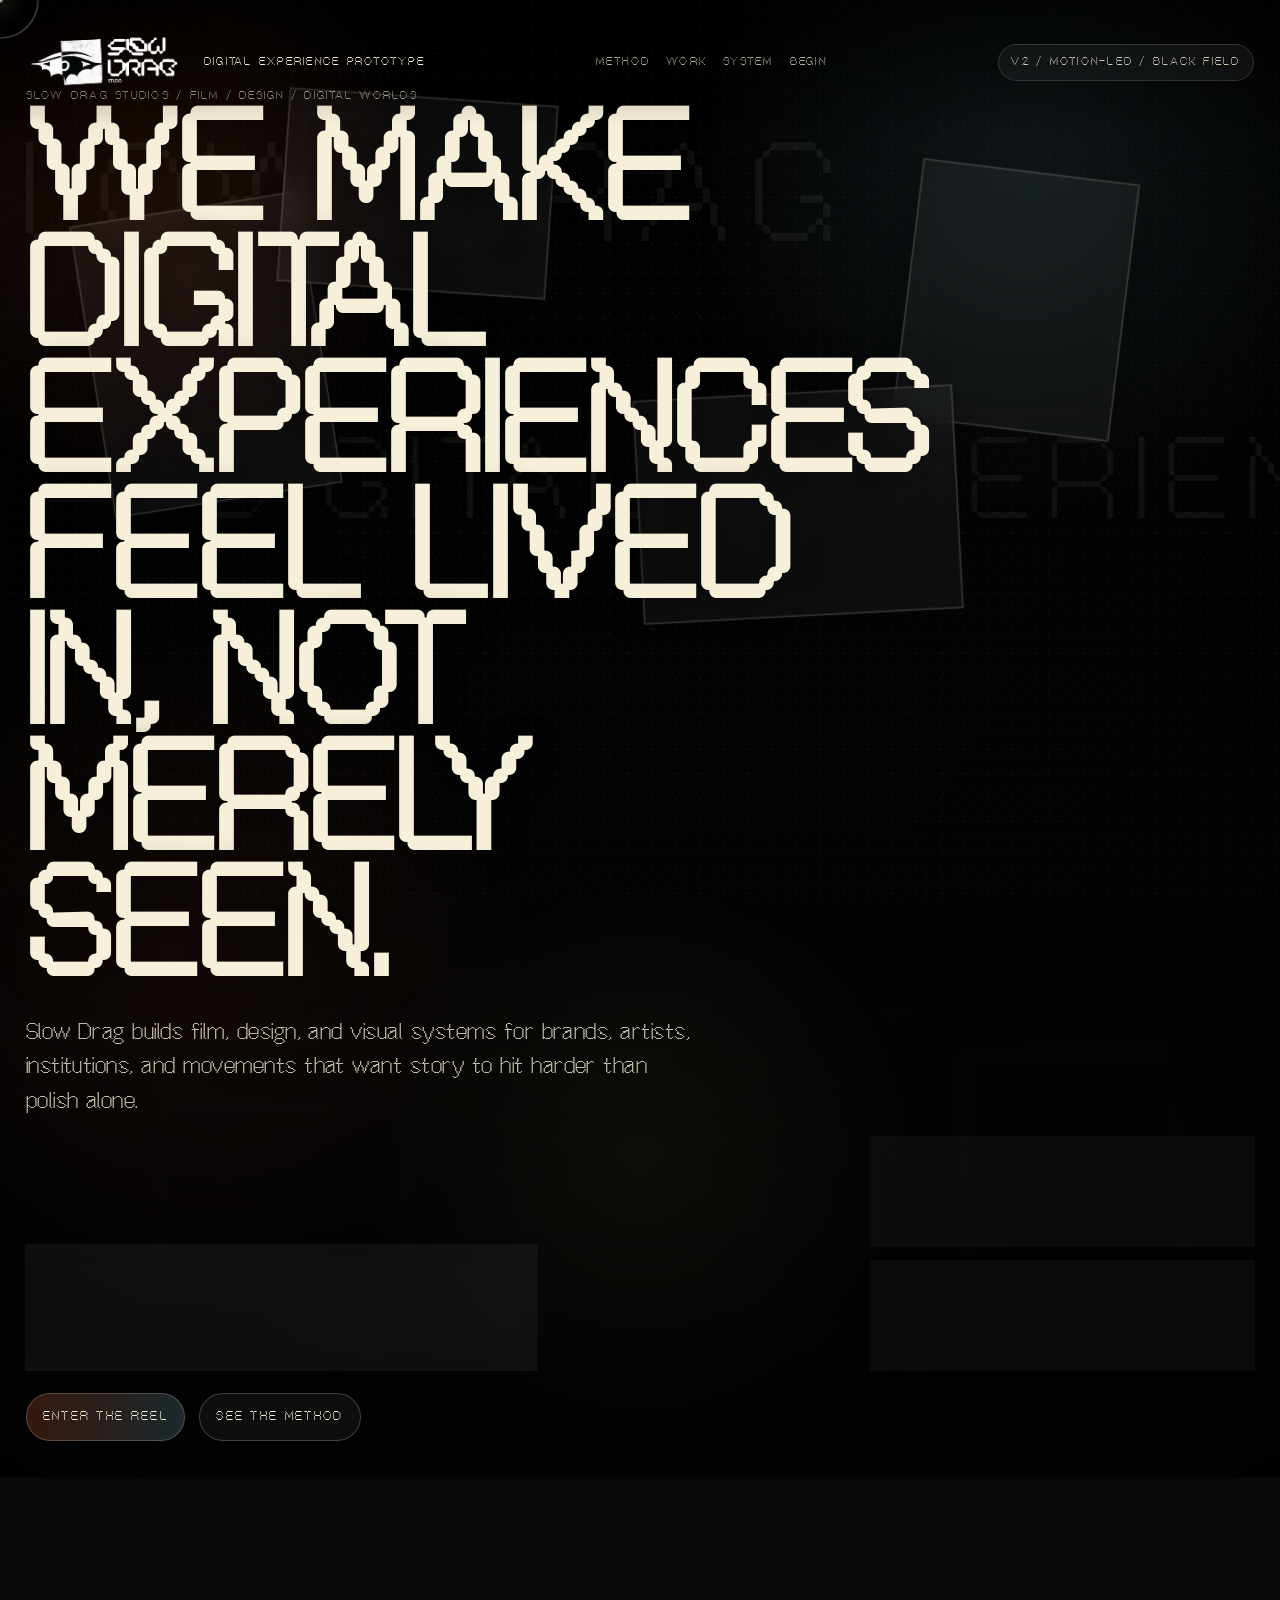
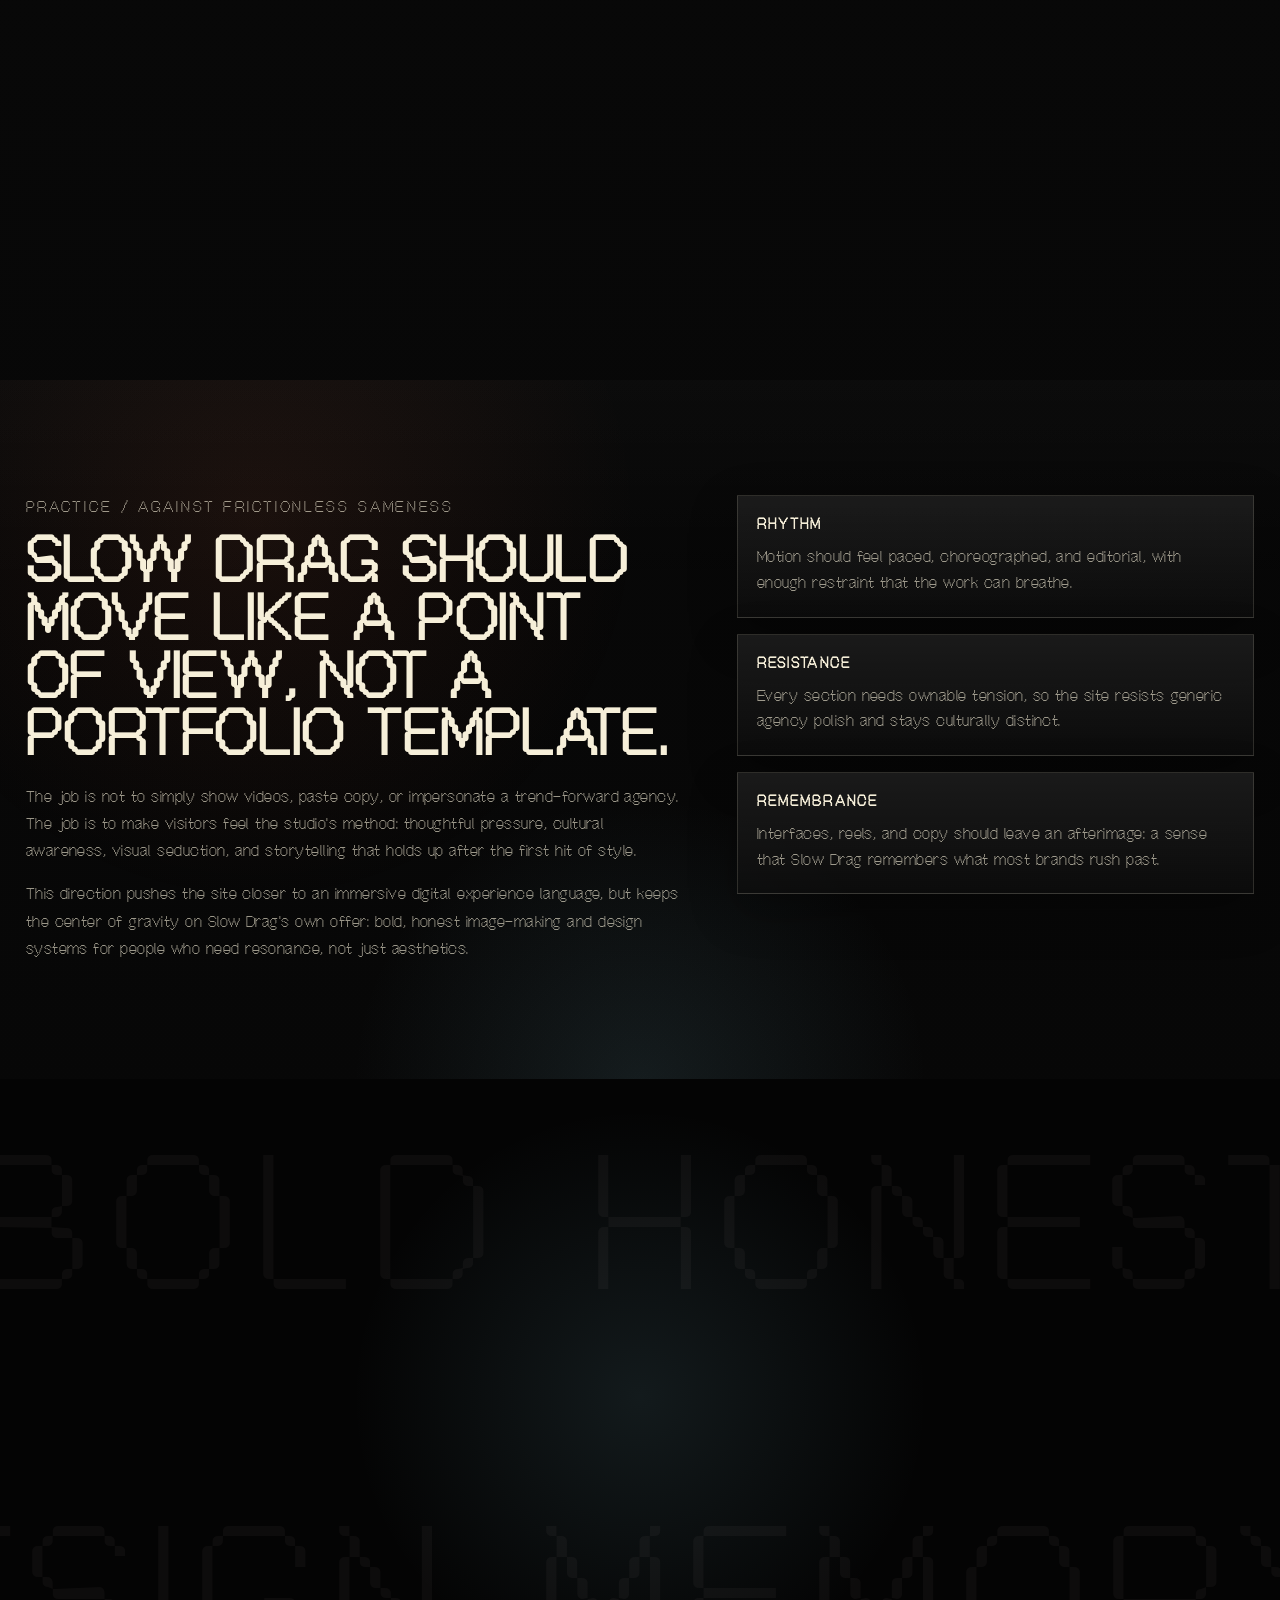
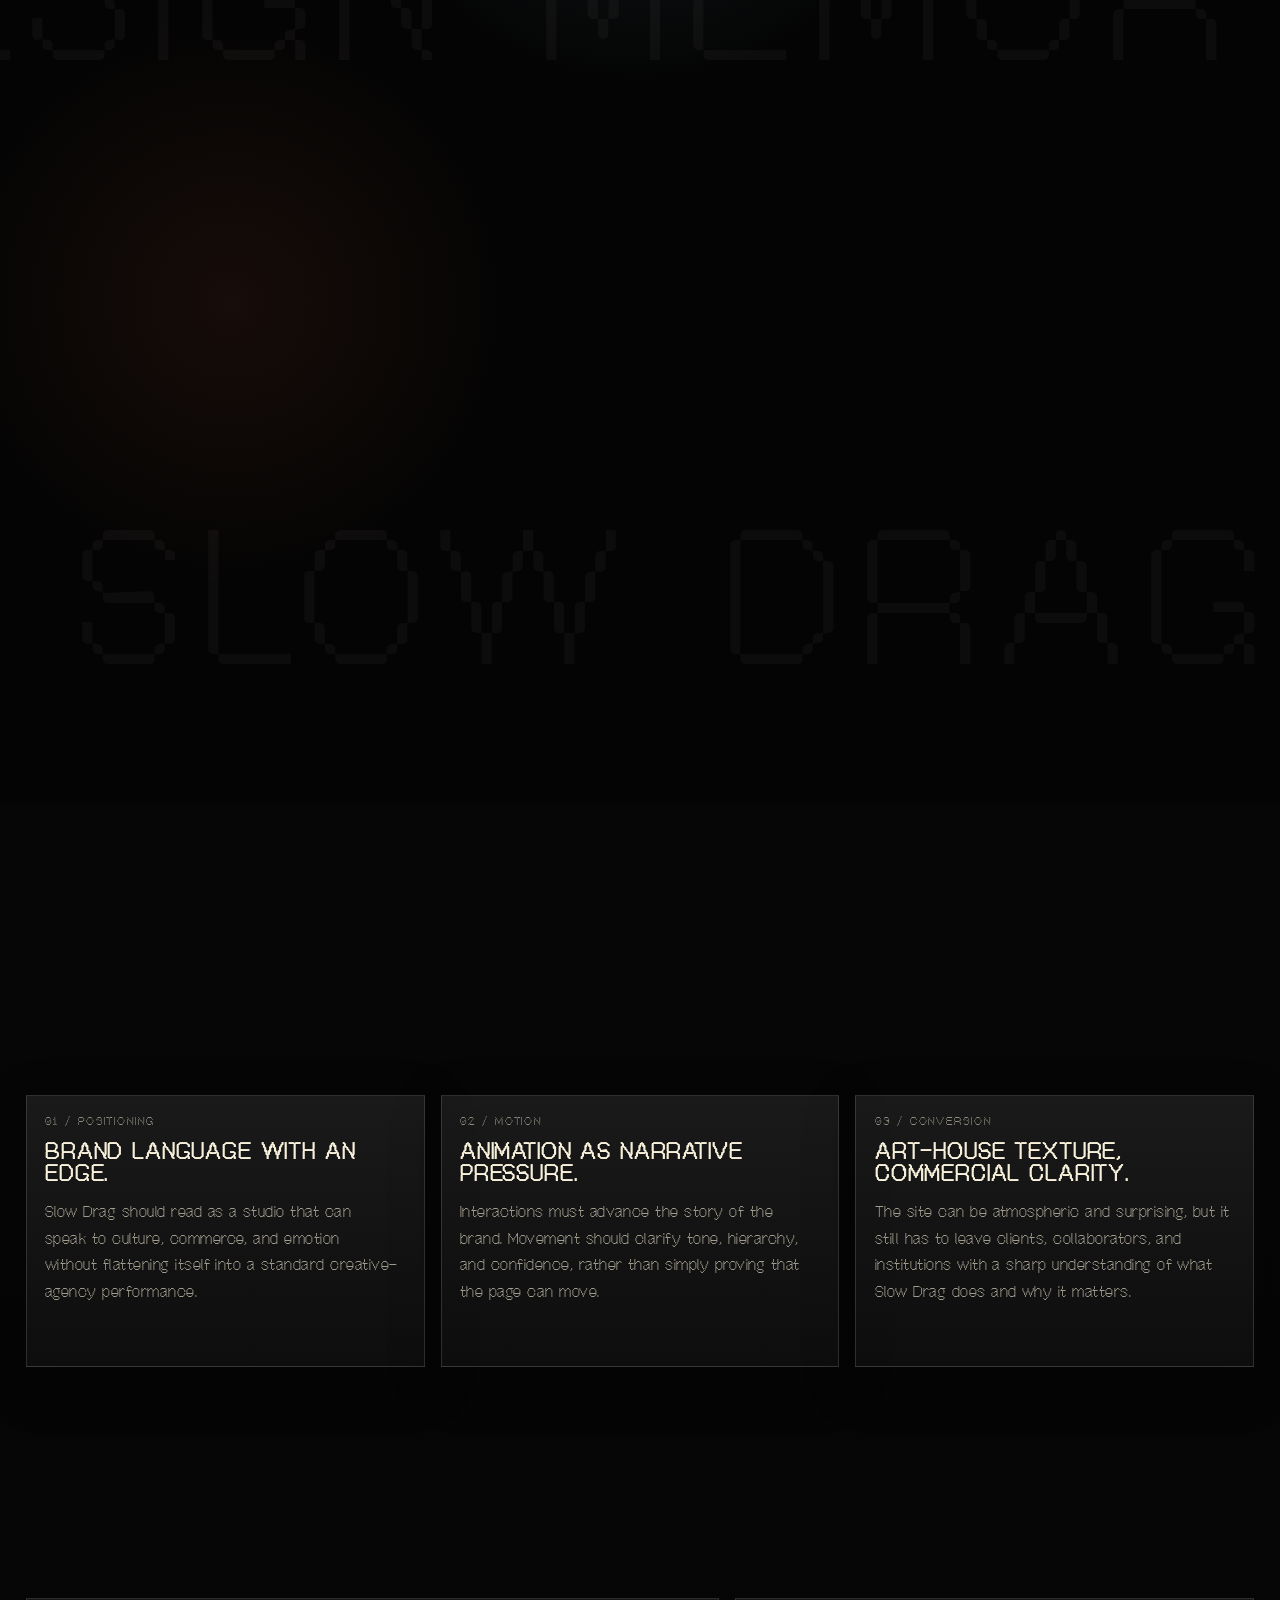
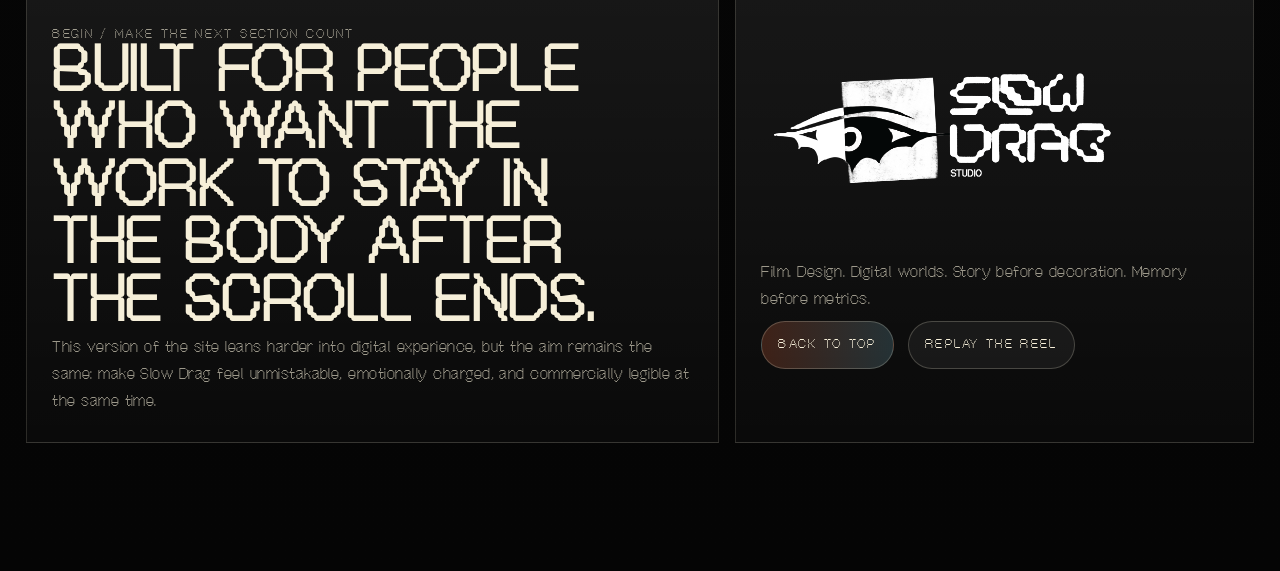
==== site/index.html @ d8aed49a "Initialize Slowdrag site workspace baseline" ====
<!doctype html>
<html lang="en">
  <head>
    <meta charset="utf-8" />
    <meta name="viewport" content="width=device-width, initial-scale=1" />
    <title>Slow Drag Studios - Digital Experience v2</title>
    <style>
      @font-face {
        font-family: "OffBit Body";
        src: url("./Logo%20and%20font/OffBit-Regular.ttf") format("truetype");
        font-display: swap;
      }

      @font-face {
        font-family: "OffBit 101";
        src: url("./Logo%20and%20font/OffBit-101.ttf") format("truetype");
        font-display: swap;
      }

      :root {
        --bg: #050505;
        --bg-soft: #0d0d0f;
        --panel: rgba(255, 255, 255, 0.04);
        --panel-strong: rgba(255, 255, 255, 0.08);
        --line: rgba(255, 245, 215, 0.14);
        --text: #f6efd9;
        --muted: rgba(246, 239, 217, 0.62);
        --accent: #f06c3f;
        --accent-cool: #7ab6c7;
        --accent-lime: #b9c875;
        --shadow: rgba(0, 0, 0, 0.44);
        --mx: 0.5;
        --my: 0.5;
        --hero-progress: 0;
        --font-display: "OffBit 101", "OffBit Body", monospace;
        --font-body: "OffBit Body", "Courier New", monospace;
      }

      * {
        box-sizing: border-box;
      }

      html {
        min-height: 100%;
        background: var(--bg);
        color: var(--text);
        font-family: var(--font-body);
        scroll-behavior: smooth;
      }

      body {
        min-height: 100%;
        margin: 0;
        overflow-x: hidden;
        background:
          radial-gradient(circle at calc(var(--mx) * 100%) calc(var(--my) * 100%), rgba(122, 182, 199, 0.12), transparent 18rem),
          radial-gradient(circle at 14% 18%, rgba(240, 108, 63, 0.12), transparent 22rem),
          linear-gradient(180deg, #030303 0%, #080808 28%, #050505 100%);
        color: var(--text);
        font-family: var(--font-body);
        letter-spacing: 0.03em;
      }

      body::before {
        content: "";
        position: fixed;
        inset: 0;
        z-index: 1;
        pointer-events: none;
        opacity: 0.16;
        background-image:
          linear-gradient(rgba(246, 239, 217, 0.08) 1px, transparent 1px),
          linear-gradient(90deg, rgba(246, 239, 217, 0.06) 1px, transparent 1px);
        background-size: 100% 0.95rem, 0.95rem 100%;
        mix-blend-mode: screen;
      }

      body::after {
        content: "";
        position: fixed;
        inset: 0;
        z-index: 1;
        pointer-events: none;
        opacity: 0.09;
        background:
          radial-gradient(circle at 18% 22%, rgba(255, 255, 255, 0.82) 0 0.06rem, transparent 0.08rem),
          radial-gradient(circle at 62% 67%, rgba(255, 255, 255, 0.7) 0 0.05rem, transparent 0.08rem);
        background-size: 1.5rem 1.5rem, 1.1rem 1.25rem;
      }

      a {
        color: inherit;
        text-decoration: none;
      }

      button {
        color: inherit;
        font: inherit;
      }

      img,
      video {
        max-width: 100%;
      }

      p,
      li,
      span {
        text-wrap: pretty;
      }

      ::selection {
        background: var(--text);
        color: #090806;
      }

      @media (hover: hover) and (pointer: fine) {
        body,
        a,
        button {
          cursor: none;
        }
      }

      .loader {
        position: fixed;
        inset: 0;
        z-index: 80;
        display: grid;
        place-items: center;
        background:
          radial-gradient(circle at center, rgba(122, 182, 199, 0.12), transparent 18rem),
          linear-gradient(180deg, #020202 0%, #090909 100%);
        animation: loader-exit 900ms 2.9s cubic-bezier(0.8, 0, 0.2, 1) forwards;
      }

      .loader__inner {
        display: grid;
        gap: 1rem;
        justify-items: center;
      }

      .loader__logo {
        width: min(32rem, 66vw);
        opacity: 0;
        animation: loader-logo 1600ms 180ms cubic-bezier(0.2, 0.85, 0.15, 1) forwards;
      }

      .loader__line {
        width: min(22rem, 52vw);
        height: 0.12rem;
        overflow: hidden;
        background: rgba(246, 239, 217, 0.14);
      }

      .loader__line::before {
        content: "";
        display: block;
        width: 100%;
        height: 100%;
        transform-origin: left center;
        transform: scaleX(0);
        background: linear-gradient(90deg, var(--accent), var(--accent-cool), var(--accent-lime));
        animation: loader-line 2400ms 380ms linear forwards;
      }

      .loader__note {
        margin: 0;
        color: var(--muted);
        font-size: 0.86rem;
        letter-spacing: 0.18em;
        text-transform: uppercase;
      }

      .cursor {
        position: fixed;
        left: 0;
        top: 0;
        z-index: 70;
        width: 4.8rem;
        height: 4.8rem;
        display: grid;
        place-items: center;
        pointer-events: none;
        opacity: 0;
        transform: translate(-50%, -50%);
        transition: opacity 160ms ease;
      }

      .cursor.is-visible {
        opacity: 1;
      }

      .cursor__ring {
        position: absolute;
        inset: 0;
        border: 1px solid rgba(246, 239, 217, 0.44);
        border-radius: 50%;
        background: radial-gradient(circle, rgba(246, 239, 217, 0.06), transparent 58%);
        backdrop-filter: blur(8px);
      }

      .cursor__dot {
        width: 0.38rem;
        height: 0.38rem;
        border-radius: 50%;
        background: var(--text);
        box-shadow: 0 0 1rem rgba(246, 239, 217, 0.4);
      }

      .cursor__label {
        position: absolute;
        bottom: -1.35rem;
        left: 50%;
        transform: translateX(-50%);
        white-space: nowrap;
        font-family: var(--font-display);
        font-size: 0.72rem;
        letter-spacing: 0.18em;
        text-transform: uppercase;
        color: var(--text);
        opacity: 0;
        transition: opacity 180ms ease;
      }

      .cursor.has-label .cursor__label {
        opacity: 0.78;
      }

      .site-shell {
        position: relative;
        z-index: 2;
      }

      .site-header {
        position: fixed;
        left: 0;
        right: 0;
        top: 0;
        z-index: 30;
        display: grid;
        grid-template-columns: auto 1fr auto;
        align-items: center;
        gap: 1.2rem;
        padding: 1rem clamp(1rem, 2vw, 2rem);
      }

      .site-header::before {
        content: "";
        position: absolute;
        inset: 0;
        z-index: -1;
        background: linear-gradient(180deg, rgba(0, 0, 0, 0.48), transparent 100%);
        pointer-events: none;
      }

      .brand-lock {
        display: inline-flex;
        align-items: center;
        gap: 0.75rem;
      }

      .brand-lock img {
        width: clamp(7rem, 13vw, 10.5rem);
        filter: drop-shadow(0 0.8rem 1.8rem rgba(0, 0, 0, 0.28));
      }

      .brand-lock span,
      .nav-link,
      .signal-chip {
        font-family: var(--font-display);
        font-size: 0.78rem;
        letter-spacing: 0.18em;
        text-transform: uppercase;
      }

      .nav {
        display: flex;
        justify-content: center;
        gap: 1rem;
        flex-wrap: wrap;
      }

      .nav-link {
        color: rgba(246, 239, 217, 0.72);
        transition: color 180ms ease, transform 180ms ease;
      }

      .nav-link:hover,
      .nav-link:focus-visible {
        color: var(--text);
        transform: translateY(-0.08rem);
      }

      .signal-chip {
        display: inline-flex;
        align-items: center;
        min-height: 2.3rem;
        padding: 0.45rem 0.8rem;
        border: 1px solid var(--line);
        border-radius: 999px;
        background: rgba(255, 255, 255, 0.05);
        color: rgba(246, 239, 217, 0.82);
        backdrop-filter: blur(12px);
      }

      .hero {
        position: relative;
        min-height: 220vh;
      }

      .hero__stage {
        position: sticky;
        top: 0;
        min-height: 100vh;
        display: grid;
        align-items: end;
        overflow: clip;
        padding: clamp(5.5rem, 10vh, 8rem) clamp(1rem, 2vw, 2rem) clamp(2rem, 4vh, 3rem);
      }

      .hero__ambient {
        position: absolute;
        inset: 0;
        z-index: 0;
        overflow: hidden;
      }

      .hero__ambient::before,
      .hero__ambient::after {
        content: "";
        position: absolute;
        inset: -10%;
        pointer-events: none;
      }

      .hero__ambient::before {
        background:
          radial-gradient(circle at 18% 20%, rgba(240, 108, 63, 0.22), transparent 18rem),
          radial-gradient(circle at 76% 18%, rgba(122, 182, 199, 0.18), transparent 22rem),
          radial-gradient(circle at 50% 74%, rgba(185, 200, 117, 0.11), transparent 18rem);
        transform: translate3d(calc((var(--mx) - 0.5) * -2rem), calc((var(--my) - 0.5) * -2rem), 0);
      }

      .hero__ambient::after {
        background:
          linear-gradient(180deg, rgba(0, 0, 0, 0.06), rgba(0, 0, 0, 0.56)),
          radial-gradient(circle at center, transparent 0 24%, rgba(0, 0, 0, 0.38) 74%, rgba(0, 0, 0, 0.8) 100%);
      }

      .hero__wordfield {
        position: absolute;
        inset: 0;
        pointer-events: none;
        z-index: 1;
      }

      .hero__word {
        position: absolute;
        white-space: nowrap;
        font-family: var(--font-display);
        line-height: 0.82;
        letter-spacing: 0.16em;
        text-transform: uppercase;
        color: rgba(246, 239, 217, 0.06);
        mix-blend-mode: screen;
      }

      .hero__word--a {
        top: 10%;
        left: -1%;
        font-size: clamp(4rem, 11vw, 12rem);
        transform: translate3d(calc(var(--hero-progress) * -6vw), 0, 0);
      }

      .hero__word--b {
        top: 30%;
        right: -10%;
        font-size: clamp(3rem, 9vw, 9rem);
        transform: translate3d(calc(var(--hero-progress) * 8vw), 0, 0);
      }

      .hero__word--c {
        bottom: 16%;
        left: 4%;
        font-size: clamp(3.4rem, 10vw, 10rem);
        transform: translate3d(calc(var(--hero-progress) * -9vw), 0, 0);
      }

      .hero__planes {
        position: absolute;
        inset: 0;
        perspective: 1800px;
        transform-style: preserve-3d;
        z-index: 2;
      }

      .hero__plane {
        position: absolute;
        overflow: hidden;
        border: 1px solid rgba(246, 239, 217, 0.16);
        background: rgba(255, 255, 255, 0.04);
        box-shadow:
          0 1.5rem 4rem rgba(0, 0, 0, 0.38),
          0 0 0 1px rgba(246, 239, 217, 0.04);
        backdrop-filter: blur(14px);
      }

      .hero__plane::before {
        content: "";
        position: absolute;
        inset: 0;
        border: 1px solid rgba(246, 239, 217, 0.08);
        pointer-events: none;
        z-index: 1;
      }

      .hero__plane video {
        display: block;
        width: 100%;
        height: 100%;
        object-fit: cover;
        transform: scale(1.04);
        filter: saturate(0.86) contrast(1.08) brightness(0.82);
      }

      .hero__plane--1 {
        left: 4%;
        top: 16%;
        width: clamp(11rem, 18vw, 16rem);
        aspect-ratio: 0.78;
        transform: translate3d(calc((var(--mx) - 0.5) * -3vw), calc(var(--hero-progress) * -6vh), 0) rotate(-9deg);
      }

      .hero__plane--2 {
        left: 19%;
        top: 10%;
        width: clamp(12rem, 21vw, 19rem);
        aspect-ratio: 1 / 0.72;
        transform: translate3d(calc((var(--mx) - 0.5) * -4vw), calc(var(--hero-progress) * -9vh), 0) rotate(4deg);
      }

      .hero__plane--3 {
        right: 9%;
        top: 14%;
        width: clamp(10rem, 17vw, 15rem);
        aspect-ratio: 0.84;
        transform: translate3d(calc((var(--mx) - 0.5) * 3vw), calc(var(--hero-progress) * -7vh), 0) rotate(7deg);
      }

      .hero__plane--4 {
        right: 22%;
        top: 28%;
        width: clamp(16rem, 25vw, 24rem);
        aspect-ratio: 1 / 0.7;
        transform: translate3d(calc((var(--mx) - 0.5) * 5vw), calc(var(--hero-progress) * -5vh), 0) rotate(-3deg);
      }

      .hero__plane--5 {
        left: 8%;
        bottom: 14%;
        width: clamp(14rem, 22vw, 20rem);
        aspect-ratio: 1 / 0.68;
        transform: translate3d(calc((var(--mx) - 0.5) * -4vw), calc(var(--hero-progress) * 4vh), 0) rotate(5deg);
      }

      .hero__plane--6 {
        right: 4%;
        bottom: 11%;
        width: clamp(11rem, 18vw, 15rem);
        aspect-ratio: 0.76;
        transform: translate3d(calc((var(--mx) - 0.5) * 3vw), calc(var(--hero-progress) * 6vh), 0) rotate(-7deg);
      }

      .hero__copy {
        position: relative;
        z-index: 4;
        width: min(92rem, 100%);
        margin: 0 auto;
        display: grid;
        gap: 1rem;
      }

      .eyebrow {
        margin: 0;
        font-family: var(--font-display);
        font-size: 0.78rem;
        letter-spacing: 0.18em;
        text-transform: uppercase;
        color: rgba(246, 239, 217, 0.7);
      }

      .hero__title {
        margin: 0;
        max-width: 11ch;
        font-family: var(--font-display);
        font-size: clamp(4.6rem, 12vw, 12rem);
        line-height: 0.82;
        letter-spacing: 0.02em;
        text-transform: uppercase;
        text-wrap: balance;
        text-shadow: 0 0.45rem 2rem rgba(0, 0, 0, 0.38);
      }

      .hero__lede {
        max-width: 44rem;
        margin: 0;
        font-size: clamp(1rem, 2vw, 1.45rem);
        line-height: 1.5;
        color: rgba(246, 239, 217, 0.78);
      }

      .hero__deck {
        display: grid;
        grid-template-columns: minmax(0, 1fr) minmax(18rem, 24rem);
        gap: 1.4rem;
        align-items: end;
      }

      .hero__signal {
        max-width: 32rem;
        padding: 1rem 1rem 1.05rem;
        border: 1px solid var(--line);
        background: rgba(255, 255, 255, 0.05);
        backdrop-filter: blur(14px);
      }

      .hero__signal strong,
      .hero__meta strong,
      .section-kicker {
        display: block;
        font-family: var(--font-display);
        font-size: 0.82rem;
        letter-spacing: 0.18em;
        text-transform: uppercase;
      }

      .hero__signal p,
      .hero__meta p {
        margin: 0.45rem 0 0;
        color: var(--muted);
        line-height: 1.46;
      }

      .hero__meta {
        display: grid;
        gap: 0.9rem;
      }

      .hero__meta-card {
        padding: 0.95rem 1rem;
        border: 1px solid var(--line);
        background: rgba(255, 255, 255, 0.04);
        backdrop-filter: blur(12px);
      }

      .hero__actions {
        display: flex;
        flex-wrap: wrap;
        gap: 0.9rem;
        margin-top: 0.4rem;
      }

      .button {
        display: inline-flex;
        align-items: center;
        justify-content: center;
        min-height: 3rem;
        padding: 0.8rem 1rem;
        border: 1px solid rgba(246, 239, 217, 0.22);
        border-radius: 999px;
        background: rgba(255, 255, 255, 0.05);
        font-family: var(--font-display);
        font-size: 0.8rem;
        letter-spacing: 0.18em;
        text-transform: uppercase;
        transition: transform 180ms ease, background 180ms ease, border-color 180ms ease;
      }

      .button:hover,
      .button:focus-visible {
        transform: translateY(-0.12rem);
        border-color: rgba(246, 239, 217, 0.42);
        background: rgba(255, 255, 255, 0.11);
      }

      .button--accent {
        background: linear-gradient(90deg, rgba(240, 108, 63, 0.22), rgba(122, 182, 199, 0.22));
      }

      .section {
        position: relative;
        padding: clamp(4rem, 9vw, 8rem) clamp(1rem, 2vw, 2rem);
      }

      .section__inner {
        width: min(112rem, 100%);
        margin: 0 auto;
      }

      .section-kicker {
        margin: 0 0 0.85rem;
        color: rgba(246, 239, 217, 0.58);
      }

      .section-title {
        margin: 0;
        font-family: var(--font-display);
        font-size: clamp(2.3rem, 5vw, 5rem);
        line-height: 0.9;
        letter-spacing: 0.04em;
        text-transform: uppercase;
        text-wrap: balance;
      }

      body.is-loading {
        overflow: hidden;
        height: 100vh;
      }

      .loader.is-hidden {
        pointer-events: none;
        animation: loader-exit 760ms ease forwards;
      }

      .cursor.is-pressed .cursor__ring {
        transform: scale(0.84);
      }

      .manifesto {
        background:
          radial-gradient(circle at 20% 20%, rgba(240, 108, 63, 0.08), transparent 24rem),
          linear-gradient(180deg, rgba(255, 255, 255, 0.02), transparent 30%);
      }

      .manifesto__grid {
        display: grid;
        grid-template-columns: minmax(0, 1.15fr) minmax(18rem, 0.9fr);
        gap: clamp(1.6rem, 4vw, 4rem);
        align-items: start;
      }

      .manifesto__copy {
        display: grid;
        gap: 1rem;
      }

      .manifesto__copy p {
        max-width: 42rem;
        margin: 0;
        color: var(--muted);
        font-size: clamp(1rem, 1.25vw, 1.16rem);
        line-height: 1.7;
      }

      .manifesto__cards {
        display: grid;
        gap: 1rem;
      }

      .manifesto-card {
        position: relative;
        padding: 1.25rem 1.15rem 1.2rem;
        border: 1px solid var(--line);
        background:
          linear-gradient(180deg, rgba(255, 255, 255, 0.08), rgba(255, 255, 255, 0.02)),
          rgba(8, 8, 8, 0.72);
        box-shadow: 0 1rem 3rem rgba(0, 0, 0, 0.28);
        transition: transform 220ms ease, border-color 220ms ease, background 220ms ease;
        transform-style: preserve-3d;
      }

      .manifesto-card:hover,
      .manifesto-card:focus-within {
        transform: translateY(-0.24rem);
        border-color: rgba(246, 239, 217, 0.28);
        background:
          linear-gradient(180deg, rgba(255, 255, 255, 0.11), rgba(255, 255, 255, 0.03)),
          rgba(8, 8, 8, 0.8);
      }

      .manifesto-card strong {
        display: inline-block;
        margin-bottom: 0.75rem;
        font-family: var(--font-display);
        font-size: 0.94rem;
        letter-spacing: 0.14em;
        text-transform: uppercase;
      }

      .manifesto-card p {
        margin: 0;
        color: var(--muted);
        line-height: 1.6;
      }

      .showcase {
        position: relative;
        min-height: 138vh;
        background:
          radial-gradient(circle at 50% 24%, rgba(122, 182, 199, 0.12), transparent 18rem),
          radial-gradient(circle at 18% 62%, rgba(240, 108, 63, 0.08), transparent 18rem),
          #040404;
      }

      .showcase__bg {
        position: absolute;
        inset: 0;
        overflow: hidden;
        pointer-events: none;
      }

      .showcase__bg-text {
        position: absolute;
        font-family: var(--font-display);
        font-size: clamp(4rem, 15vw, 15rem);
        line-height: 0.86;
        letter-spacing: 0.12em;
        text-transform: uppercase;
        color: rgba(246, 239, 217, 0.04);
        white-space: nowrap;
        animation: drift-slow 18s ease-in-out infinite alternate;
      }

      .showcase__bg-text--1 {
        top: 6%;
        left: -2%;
      }

      .showcase__bg-text--2 {
        right: -8%;
        top: 34%;
        animation-duration: 22s;
      }

      .showcase__bg-text--3 {
        left: 6%;
        bottom: 8%;
        animation-duration: 20s;
      }

      .showcase__stage {
        position: sticky;
        top: 6.4rem;
        z-index: 2;
        display: grid;
        gap: 1.4rem;
      }

      .showcase__copy {
        position: relative;
        z-index: 2;
        width: min(48rem, 100%);
        margin: 0 auto;
        display: grid;
        gap: 1rem;
        text-align: center;
      }

      .showcase__copy p:last-child {
        margin: 0;
        color: var(--muted);
        line-height: 1.66;
      }

      .showcase__wrap {
        position: relative;
        width: min(96rem, 100%);
        margin: 0 auto;
      }

      .showcase__screen {
        position: relative;
        overflow: hidden;
        aspect-ratio: 16 / 9;
        background:
          radial-gradient(circle at center, rgba(255, 255, 255, 0.03), transparent 50%),
          #000;
        box-shadow:
          0 2rem 5rem rgba(0, 0, 0, 0.45),
          inset 0 0 0 1px rgba(246, 239, 217, 0.08);
      }

      .showcase__screen::before {
        content: "";
        position: absolute;
        inset: 0;
        pointer-events: none;
        z-index: 2;
        background:
          linear-gradient(180deg, rgba(255, 255, 255, 0.08), transparent 18%, transparent 82%, rgba(255, 255, 255, 0.08)),
          linear-gradient(90deg, rgba(255, 255, 255, 0.06), transparent 16%, transparent 84%, rgba(255, 255, 255, 0.06));
        mix-blend-mode: screen;
      }

      .showcase__video {
        position: absolute;
        inset: 0;
        display: grid;
        place-items: center;
      }

      .showcase__video video {
        width: 100%;
        height: 100%;
        object-fit: contain;
        background: #000;
      }

      .showcase__overlay {
        position: absolute;
        inset: 0;
        pointer-events: none;
        z-index: 1;
        background:
          linear-gradient(180deg, rgba(0, 0, 0, 0.05), transparent 18%, transparent 82%, rgba(0, 0, 0, 0.28)),
          radial-gradient(circle at center, transparent 40%, rgba(0, 0, 0, 0.24) 100%);
      }

      .showcase__controls {
        position: relative;
        z-index: 2;
        display: flex;
        flex-wrap: wrap;
        align-items: center;
        justify-content: center;
        gap: 0.7rem;
      }

      .showcase__control,
      .showcase__chip,
      .showcase__indicator {
        min-height: 3rem;
        border: 1px solid rgba(246, 239, 217, 0.16);
        background: rgba(255, 255, 255, 0.04);
        backdrop-filter: blur(12px);
      }

      .showcase__control {
        min-width: 3rem;
        padding: 0.7rem 0.95rem;
        display: inline-flex;
        align-items: center;
        justify-content: center;
        border-radius: 999px;
        cursor: pointer;
        transition: transform 180ms ease, background 180ms ease, border-color 180ms ease;
      }

      .showcase__control:hover,
      .showcase__control:focus-visible,
      .showcase__chip:hover,
      .showcase__chip:focus-visible {
        transform: translateY(-0.12rem);
        border-color: rgba(246, 239, 217, 0.36);
        background: rgba(255, 255, 255, 0.08);
      }

      .showcase__stack {
        display: inline-flex;
        align-items: center;
        gap: 0.55rem;
      }

      .showcase__chip {
        min-width: 3.25rem;
        padding: 0.76rem 0.88rem;
        border-radius: 999px;
        display: inline-flex;
        align-items: center;
        justify-content: center;
        cursor: pointer;
        transition: transform 180ms ease, background 180ms ease, border-color 180ms ease;
      }

      .showcase__chip.is-active {
        border-color: rgba(246, 239, 217, 0.38);
        background: linear-gradient(90deg, rgba(240, 108, 63, 0.15), rgba(122, 182, 199, 0.15));
      }

      .showcase__chip strong,
      .showcase__indicator {
        font-family: var(--font-display);
        font-size: 0.78rem;
        letter-spacing: 0.16em;
        text-transform: uppercase;
      }

      .showcase__indicator {
        padding: 0.8rem 0.95rem;
        border-radius: 999px;
        color: rgba(246, 239, 217, 0.7);
      }

      .systems__grid {
        margin-top: 2rem;
        display: grid;
        grid-template-columns: repeat(3, minmax(0, 1fr));
        gap: 1rem;
      }

      .system-card {
        position: relative;
        min-height: 17rem;
        padding: 1.25rem 1.15rem 1.15rem;
        display: grid;
        align-content: start;
        gap: 0.85rem;
        border: 1px solid var(--line);
        background:
          linear-gradient(180deg, rgba(255, 255, 255, 0.08), rgba(255, 255, 255, 0.03)),
          rgba(7, 7, 7, 0.8);
        box-shadow: 0 1rem 3rem rgba(0, 0, 0, 0.25);
        transition: transform 220ms ease, border-color 220ms ease;
        transform-style: preserve-3d;
      }

      .system-card:hover,
      .system-card:focus-within {
        transform: translateY(-0.24rem);
        border-color: rgba(246, 239, 217, 0.28);
      }

      .system-card__label {
        color: rgba(246, 239, 217, 0.54);
        font-family: var(--font-display);
        font-size: 0.76rem;
        letter-spacing: 0.16em;
        text-transform: uppercase;
      }

      .system-card strong {
        font-family: var(--font-display);
        font-size: clamp(1.15rem, 1.8vw, 1.8rem);
        line-height: 0.95;
        letter-spacing: 0.08em;
        text-transform: uppercase;
      }

      .system-card p {
        margin: 0;
        color: var(--muted);
        line-height: 1.66;
      }

      .closing {
        padding-bottom: clamp(4rem, 10vw, 8rem);
      }

      .closing__grid {
        display: grid;
        grid-template-columns: minmax(0, 1.2fr) minmax(18rem, 0.9fr);
        gap: 1rem;
      }

      .closing__card {
        padding: clamp(1.3rem, 2vw, 1.8rem);
        border: 1px solid var(--line);
        background:
          linear-gradient(180deg, rgba(255, 255, 255, 0.07), rgba(255, 255, 255, 0.02)),
          rgba(6, 6, 6, 0.78);
      }

      .closing__card img {
        display: block;
        width: min(24rem, 100%);
        margin-bottom: 1.2rem;
        filter: brightness(1.06);
      }

      .closing__card p {
        margin: 0;
        color: var(--muted);
        line-height: 1.7;
      }

      [data-reveal] {
        opacity: 0;
        transform: translate3d(0, 1.4rem, 0);
        transition: opacity 620ms ease, transform 620ms ease;
        transition-delay: var(--reveal-delay, 0ms);
      }

      [data-reveal].is-revealed {
        opacity: 1;
        transform: translate3d(0, 0, 0);
      }

      @keyframes loader-logo {
        0% {
          opacity: 0;
          transform: translateY(0.9rem) scale(0.95);
          filter: blur(0.5rem);
        }

        100% {
          opacity: 1;
          transform: translateY(0) scale(1);
          filter: blur(0);
        }
      }

      @keyframes loader-line {
        0% {
          transform: scaleX(0);
        }

        100% {
          transform: scaleX(1);
        }
      }

      @keyframes loader-exit {
        0% {
          opacity: 1;
          visibility: visible;
        }

        100% {
          opacity: 0;
          visibility: hidden;
        }
      }

      @keyframes drift-slow {
        0% {
          transform: translate3d(0, 0, 0);
        }

        100% {
          transform: translate3d(2vw, -1.4rem, 0);
        }
      }

      @media (max-width: 1080px) {
        .manifesto__grid,
        .closing__grid {
          grid-template-columns: 1fr;
        }

        .hero__deck,
        .systems__grid {
          grid-template-columns: 1fr;
        }

        .showcase__stage {
          top: 5.8rem;
        }
      }

      @media (max-width: 760px) {
        .cursor {
          display: none;
        }

        .nav {
          display: none;
        }

        .site-header {
          grid-template-columns: 1fr auto;
        }

        .hero {
          min-height: 215vh;
        }

        .hero__plane--2,
        .hero__plane--4 {
          display: none;
        }

        .hero__planes {
          opacity: 0.9;
        }

        .showcase {
          min-height: 124vh;
        }

        .showcase__screen {
          aspect-ratio: 1 / 1.12;
        }

        .showcase__controls {
          gap: 0.55rem;
        }

        .showcase__stack {
          width: 100%;
          justify-content: center;
        }
      }

      @media (prefers-reduced-motion: reduce) {
        html {
          scroll-behavior: auto;
        }

        *,
        *::before,
        *::after {
          animation-duration: 0.01ms !important;
          animation-iteration-count: 1 !important;
          transition-duration: 0.01ms !important;
        }
      }
    </style>
  </head>
  <body class="is-loading">
    <div class="loader" id="pageLoader" aria-hidden="true">
      <div class="loader__inner">
        <img class="loader__logo" src="./Logo%20and%20font/fulllogo.png" alt="" />
        <div class="loader__line"></div>
        <p class="loader__note">calibrating rhythm / resistance / remembrance</p>
      </div>
    </div>

    <div class="cursor" id="cursor" aria-hidden="true">
      <span class="cursor__ring"></span>
      <span class="cursor__dot"></span>
      <span class="cursor__label" id="cursorLabel">enter</span>
    </div>

    <div class="site-shell">
      <header class="site-header">
        <a class="brand-lock" href="#top" data-cursor="Top">
          <img src="./Logo%20and%20font/fulllogo.png" alt="Slow Drag Studios" />
          <span>digital experience prototype</span>
        </a>
        <nav class="nav" aria-label="Primary">
          <a class="nav-link" href="#practice" data-cursor="Method">Method</a>
          <a class="nav-link" href="#showcase" data-cursor="Work">Work</a>
          <a class="nav-link" href="#systems" data-cursor="System">System</a>
          <a class="nav-link" href="#begin" data-cursor="Begin">Begin</a>
        </nav>
        <div class="signal-chip">v2 / motion-led / black field</div>
      </header>

      <main>
        <section class="hero" id="top">
          <div class="hero__stage">
            <div class="hero__ambient"></div>
            <div class="hero__wordfield" aria-hidden="true">
              <span class="hero__word hero__word--a">Slow Drag</span>
              <span class="hero__word hero__word--b">Digital Experience</span>
              <span class="hero__word hero__word--c">Story Before Surface</span>
            </div>

            <div class="hero__planes" aria-hidden="true">
              <figure class="hero__plane hero__plane--1"><video class="hero-plane-video" muted playsinline preload="metadata"></video></figure>
              <figure class="hero__plane hero__plane--2"><video class="hero-plane-video" muted playsinline preload="metadata"></video></figure>
              <figure class="hero__plane hero__plane--3"><video class="hero-plane-video" muted playsinline preload="metadata"></video></figure>
              <figure class="hero__plane hero__plane--4"><video class="hero-plane-video" muted playsinline preload="metadata"></video></figure>
              <figure class="hero__plane hero__plane--5"><video class="hero-plane-video" muted playsinline preload="metadata"></video></figure>
              <figure class="hero__plane hero__plane--6"><video class="hero-plane-video" muted playsinline preload="metadata"></video></figure>
            </div>

            <div class="hero__copy">
              <p class="eyebrow" data-reveal>Slow Drag Studios / film / design / digital worlds</p>
              <h1 class="hero__title" data-reveal>We make digital experiences feel lived in, not merely seen.</h1>
              <p class="hero__lede" data-reveal>
                Slow Drag builds film, design, and visual systems for brands, artists, institutions, and movements that want
                story to hit harder than polish alone.
              </p>

              <div class="hero__deck">
                <div class="hero__signal" data-reveal>
                  <strong>Rhythm. Resistance. Remembrance.</strong>
                  <p>
                    A black-field digital experience inspired by high-craft interactive studios, but weighted with Slow Drag's
                    own cultural and emotional point of view.
                  </p>
                </div>

                <div class="hero__meta">
                  <div class="hero__meta-card" data-reveal>
                    <p>Film direction, identity systems, campaign worlds, motion-first websites, and visual storytelling with memory.</p>
                  </div>
                  <div class="hero__meta-card" data-reveal>
                    <p>Designed to feel like a living signal: layered, spatial, responsive, and impossible to mistake for a template.</p>
                  </div>
                </div>
              </div>

              <div class="hero__actions" data-reveal>
                <a class="button button--accent" href="#showcase" data-cursor="Enter reel">Enter the reel</a>
                <a class="button" href="#practice" data-cursor="Read method">See the method</a>
              </div>
            </div>
          </div>
        </section>

        <section class="section manifesto" id="practice">
          <div class="section__inner manifesto__grid">
            <div class="manifesto__copy">
              <p class="section-kicker" data-reveal>Practice / against frictionless sameness</p>
              <h2 class="section-title" data-reveal>Slow Drag should move like a point of view, not a portfolio template.</h2>
              <p data-reveal>
                The job is not to simply show videos, paste copy, or impersonate a trend-forward agency. The job is to make
                visitors feel the studio's method: thoughtful pressure, cultural awareness, visual seduction, and storytelling
                that holds up after the first hit of style.
              </p>
              <p data-reveal>
                This direction pushes the site closer to an immersive digital experience language, but keeps the center of gravity
                on Slow Drag's own offer: bold, honest image-making and design systems for people who need resonance, not just
                aesthetics.
              </p>
            </div>

            <div class="manifesto__cards">
              <article class="manifesto-card" data-reveal data-tilt>
                <strong>Rhythm</strong>
                <p>Motion should feel paced, choreographed, and editorial, with enough restraint that the work can breathe.</p>
              </article>
              <article class="manifesto-card" data-reveal data-tilt>
                <strong>Resistance</strong>
                <p>Every section needs ownable tension, so the site resists generic agency polish and stays culturally distinct.</p>
              </article>
              <article class="manifesto-card" data-reveal data-tilt>
                <strong>Remembrance</strong>
                <p>Interfaces, reels, and copy should leave an afterimage: a sense that Slow Drag remembers what most brands rush past.</p>
              </article>
            </div>
          </div>
        </section>
        <section class="section showcase" id="showcase">
          <div class="showcase__bg" aria-hidden="true">
            <span class="showcase__bg-text showcase__bg-text--1">Bold Honest Story</span>
            <span class="showcase__bg-text showcase__bg-text--2">Film Design Memory</span>
            <span class="showcase__bg-text showcase__bg-text--3">Slow Drag Signal</span>
          </div>

          <div class="section__inner">
            <div class="showcase__stage">
              <div class="showcase__copy">
                <p class="section-kicker" data-reveal>Work / the reel is the argument</p>
                <h2 class="section-title" data-reveal>One stage. Three proofs. No generic player energy.</h2>
                <p data-reveal>
                  The films sit at the center of the section while the surrounding text behaves like atmosphere, not clutter.
                  The experience should position Slow Drag as bold, honest, and story-first before a visitor ever reads a case study.
                </p>
              </div>

              <div class="showcase__wrap" data-reveal>
                <div class="showcase__screen">
                  <div class="showcase__video">
                    <video id="showcaseVideo" autoplay muted playsinline preload="metadata"></video>
                  </div>
                  <div class="showcase__overlay"></div>
                </div>
              </div>

              <div class="showcase__controls" data-reveal>
                <button class="showcase__control" id="showcasePrev" type="button" aria-label="Previous film" data-cursor="Previous">
                  <span>&lt;</span>
                </button>
                <div class="showcase__stack" role="tablist" aria-label="Film selection">
                  <button class="showcase__chip is-active" type="button" data-showcase-index="0" role="tab" aria-selected="true" aria-label="Film 1" data-cursor="Film 01">
                    <strong>01</strong>
                  </button>
                  <button class="showcase__chip" type="button" data-showcase-index="1" role="tab" aria-selected="false" aria-label="Film 2" data-cursor="Film 02">
                    <strong>02</strong>
                  </button>
                  <button class="showcase__chip" type="button" data-showcase-index="2" role="tab" aria-selected="false" aria-label="Film 3" data-cursor="Film 03">
                    <strong>03</strong>
                  </button>
                </div>
                <div class="showcase__indicator" id="showcaseIndicator">01 / 03</div>
                <button class="showcase__control" id="showcaseNext" type="button" aria-label="Next film" data-cursor="Next">
                  <span>&gt;</span>
                </button>
                <button class="showcase__control" id="showcaseSound" type="button" aria-pressed="false" data-cursor="Audio">
                  Muted
                </button>
              </div>
            </div>
          </div>
        </section>

        <section class="section systems" id="systems">
          <div class="section__inner">
            <p class="section-kicker" data-reveal>System / how it should feel</p>
            <h2 class="section-title" data-reveal>Every section needs intention, not just a different layout.</h2>

            <div class="systems__grid">
              <article class="system-card" data-reveal data-tilt>
                <span class="system-card__label">01 / Positioning</span>
                <strong>Brand language with an edge.</strong>
                <p>
                  Slow Drag should read as a studio that can speak to culture, commerce, and emotion without flattening itself
                  into a standard creative-agency performance.
                </p>
              </article>

              <article class="system-card" data-reveal data-tilt>
                <span class="system-card__label">02 / Motion</span>
                <strong>Animation as narrative pressure.</strong>
                <p>
                  Interactions must advance the story of the brand. Movement should clarify tone, hierarchy, and confidence,
                  rather than simply proving that the page can move.
                </p>
              </article>

              <article class="system-card" data-reveal data-tilt>
                <span class="system-card__label">03 / Conversion</span>
                <strong>Art-house texture, commercial clarity.</strong>
                <p>
                  The site can be atmospheric and surprising, but it still has to leave clients, collaborators, and institutions
                  with a sharp understanding of what Slow Drag does and why it matters.
                </p>
              </article>
            </div>
          </div>
        </section>

        <section class="section closing" id="begin">
          <div class="section__inner closing__grid">
            <div class="closing__card">
              <p class="section-kicker" data-reveal>Begin / make the next section count</p>
              <h2 class="section-title" data-reveal>Built for people who want the work to stay in the body after the scroll ends.</h2>
              <p data-reveal>
                This version of the site leans harder into digital experience, but the aim remains the same: make Slow Drag feel
                unmistakable, emotionally charged, and commercially legible at the same time.
              </p>
            </div>

            <div class="closing__card">
              <img src="./Logo%20and%20font/fulllogo.png" alt="Slow Drag Studios logo" data-reveal />
              <p data-reveal>Film. Design. Digital worlds. Story before decoration. Memory before metrics.</p>
              <div class="hero__actions" data-reveal>
                <a class="button button--accent" href="#top" data-cursor="Back to top">Back to top</a>
                <a class="button" href="#showcase" data-cursor="Replay work">Replay the reel</a>
              </div>
            </div>
          </div>
        </section>
      </main>
    </div>

    <script>
      (() => {
        const root = document.documentElement;
        const loader = document.getElementById("pageLoader");
        const cursor = document.getElementById("cursor");
        const cursorLabel = document.getElementById("cursorLabel");
        const hero = document.querySelector(".hero");
        const heroPlaneVideos = [...document.querySelectorAll(".hero-plane-video")];
        const revealNodes = [...document.querySelectorAll("[data-reveal]")];
        const tiltNodes = [...document.querySelectorAll("[data-tilt]")];
        const showcaseVideo = document.getElementById("showcaseVideo");
        const showcasePrev = document.getElementById("showcasePrev");
        const showcaseNext = document.getElementById("showcaseNext");
        const showcaseSound = document.getElementById("showcaseSound");
        const showcaseIndicator = document.getElementById("showcaseIndicator");
        const showcaseChips = [...document.querySelectorAll("[data-showcase-index]")];

        const heroVideoFallback = [
          "./Video%20GIFs/File%2010.mp4",
          "./Video%20GIFs/File%2011.mp4",
          "./Video%20GIFs/File%2017.mp4",
          "./Video%20GIFs/File%2020.mp4",
          "./Video%20GIFs/File%2021.mp4",
          "./Video%20GIFs/File%2022.mp4",
          "./Video%20GIFs/File%2024.mp4",
          "./Video%20GIFs/File%2025.mp4",
          "./Video%20GIFs/File%2026.mp4",
          "./Video%20GIFs/File%203.mp4",
          "./Video%20GIFs/File%2034.mp4",
          "./Video%20GIFs/File%2035.mp4",
          "./Video%20GIFs/File%2036.mp4",
          "./Video%20GIFs/File%2038.mp4",
          "./Video%20GIFs/File%2039.mp4",
          "./Video%20GIFs/File%204.mp4",
          "./Video%20GIFs/File%206.mp4",
          "./Video%20GIFs/File%208.mp4",
          "./Video%20GIFs/File%209.mp4",
        ];

        const showcasePlaylist = [
          "./Brand%20Videos/Slowdrag%20design%20film.mp4",
          "./Brand%20Videos/slowdrag%20film%20showreel.mp4",
          "./Brand%20Videos/Fashion%20Showreel.mp4",
        ];

        const heroVideoPattern = /\.(mp4|mov|webm|m4v)$/i;
        const excludedHeroFiles = new Set(["File 16.mp4"]);
        const HERO_CLIP_DURATION = 2.45;
        const LOADER_DURATION_MS = 3200;

        let heroPlaylist = [];
        let heroAssignments = [];
        let heroTimers = [];
        let heroToken = 0;
        let showcaseIndex = 0;
        let cursorPressTimer = 0;

        function clamp(value, min, max) {
          return Math.min(Math.max(value, min), max);
        }

        function wrapIndex(index, length) {
          if (!length) {
            return 0;
          }

          return ((index % length) + length) % length;
        }

        function uniqueValues(values) {
          return [...new Set(values.filter(Boolean))];
        }

        function sortVideoSources(values) {
          return values.sort((left, right) =>
            decodeURIComponent(left).localeCompare(decodeURIComponent(right), undefined, {
              numeric: true,
              sensitivity: "base",
            })
          );
        }

        function scrollToTopInstant() {
          window.scrollTo(0, 0);
          root.scrollTop = 0;
          document.body.scrollTop = 0;
        }

        function bootAtTop() {
          try {
            history.scrollRestoration = "manual";
          } catch {}

          scrollToTopInstant();

          window.setTimeout(() => {
            scrollToTopInstant();
          }, 60);

          window.setTimeout(() => {
            scrollToTopInstant();
            document.body.classList.remove("is-loading");

            if (loader) {
              loader.classList.add("is-hidden");
            }
          }, LOADER_DURATION_MS);
        }

        function updatePointer(clientX, clientY) {
          const x = clamp(clientX / Math.max(window.innerWidth, 1), 0, 1);
          const y = clamp(clientY / Math.max(window.innerHeight, 1), 0, 1);

          root.style.setProperty("--mx", x.toFixed(4));
          root.style.setProperty("--my", y.toFixed(4));

          if (cursor) {
            cursor.style.left = `${clientX}px`;
            cursor.style.top = `${clientY}px`;
          }
        }

        function updateHeroProgress() {
          if (!hero) {
            return;
          }

          const rect = hero.getBoundingClientRect();
          const travel = Math.max(rect.height - window.innerHeight, 1);
          const progress = clamp((window.innerHeight - rect.top) / travel, 0, 1);
          root.style.setProperty("--hero-progress", progress.toFixed(4));
        }

        function normalizeHeroVideoPath(rawPath) {
          if (!rawPath) {
            return null;
          }

          const cleanedPath = rawPath.split("#")[0].split("?")[0];
          const fileName = decodeURIComponent(cleanedPath).split("/").pop();

          if (!fileName || !heroVideoPattern.test(fileName) || excludedHeroFiles.has(fileName)) {
            return null;
          }

          return `./Video%20GIFs/${encodeURIComponent(fileName)}`;
        }

        async function discoverHeroVideoFiles() {
          const discovered = [];

          try {
            const response = await fetch("./Video%20GIFs/");

            if (response.ok) {
              const markup = await response.text();
              const doc = new DOMParser().parseFromString(markup, "text/html");

              doc.querySelectorAll("a[href]").forEach((link) => {
                const normalizedPath = normalizeHeroVideoPath(link.getAttribute("href"));

                if (normalizedPath) {
                  discovered.push(normalizedPath);
                }
              });
            }
          } catch {}

          const resolved = sortVideoSources(uniqueValues([...heroVideoFallback, ...discovered]));
          return resolved.length ? resolved : heroVideoFallback;
        }

        function waitForVideoMetadata(video) {
          if (video.readyState >= 1 && Number.isFinite(video.duration)) {
            return Promise.resolve();
          }

          return new Promise((resolve, reject) => {
            function cleanup() {
              video.removeEventListener("loadedmetadata", handleLoaded);
              video.removeEventListener("error", handleError);
            }

            function handleLoaded() {
              cleanup();
              resolve();
            }

            function handleError() {
              cleanup();
              reject(new Error(`Unable to load ${video.currentSrc || video.src}`));
            }

            video.addEventListener("loadedmetadata", handleLoaded, { once: true });
            video.addEventListener("error", handleError, { once: true });
          });
        }

        function waitForVideoData(video) {
          if (video.readyState >= 2) {
            return Promise.resolve();
          }

          return new Promise((resolve, reject) => {
            function cleanup() {
              video.removeEventListener("loadeddata", handleLoaded);
              video.removeEventListener("canplay", handleLoaded);
              video.removeEventListener("error", handleError);
            }

            function handleLoaded() {
              cleanup();
              resolve();
            }

            function handleError() {
              cleanup();
              reject(new Error(`Unable to load frame data for ${video.currentSrc || video.src}`));
            }

            video.addEventListener("loadeddata", handleLoaded, { once: true });
            video.addEventListener("canplay", handleLoaded, { once: true });
            video.addEventListener("error", handleError, { once: true });
          });
        }

        function seekVideo(video, time) {
          return new Promise((resolve) => {
            const safeTime = Math.max(0, Number.isFinite(time) ? time : 0);

            function cleanup() {
              video.removeEventListener("seeked", handleDone);
              video.removeEventListener("error", handleDone);
            }

            function handleDone() {
              cleanup();
              resolve();
            }

            video.addEventListener("seeked", handleDone, { once: true });
            video.addEventListener("error", handleDone, { once: true });

            try {
              video.currentTime = safeTime;
            } catch {
              cleanup();
              resolve();
            }
          });
        }

        function getHeroClipWindow(video) {
          const duration = Number.isFinite(video.duration) ? video.duration : HERO_CLIP_DURATION;

          if (duration <= HERO_CLIP_DURATION + 0.15) {
            return {
              start: 0,
              clipDuration: Math.max(1.7, Math.min(HERO_CLIP_DURATION, duration || HERO_CLIP_DURATION)),
            };
          }

          const availableRange = duration - HERO_CLIP_DURATION - 0.12;
          return {
            start: Math.max(0.06, Math.min(0.82, availableRange * 0.18)),
            clipDuration: HERO_CLIP_DURATION,
          };
        }

        function clearHeroTimers() {
          heroTimers.forEach((timerId) => {
            window.clearTimeout(timerId);
          });

          heroTimers = [];

          heroPlaneVideos.forEach((video) => {
            video.pause();
            video.removeAttribute("src");
            video.load();
          });
        }

        async function loadHeroPlane(planeIndex, playlistIndex) {
          const token = heroToken;
          const video = heroPlaneVideos[planeIndex];
          const source = heroPlaylist[wrapIndex(playlistIndex, heroPlaylist.length)];

          if (!video || !source) {
            return;
          }

          window.clearTimeout(heroTimers[planeIndex]);

          video.pause();
          video.removeAttribute("src");
          video.load();
          video.src = source;
          video.load();

          try {
            await waitForVideoMetadata(video);
            await waitForVideoData(video);
          } catch {
            if (token === heroToken) {
              heroTimers[planeIndex] = window.setTimeout(() => {
                loadHeroPlane(planeIndex, playlistIndex + 1);
              }, 320);
            }

            return;
          }

          const clipWindow = getHeroClipWindow(video);
          await seekVideo(video, clipWindow.start);

          if (token !== heroToken) {
            return;
          }

          try {
            video.muted = true;
            video.playsInline = true;
            video.playbackRate = 1;
            await video.play();
          } catch {}

          heroAssignments[planeIndex] = wrapIndex(playlistIndex, heroPlaylist.length);
          heroTimers[planeIndex] = window.setTimeout(() => {
            if (token === heroToken) {
              loadHeroPlane(planeIndex, playlistIndex + heroPlaneVideos.length);
            }
          }, Math.max(1700, clipWindow.clipDuration * 1000));
        }

        async function initHeroPlanes() {
          heroToken += 1;
          const token = heroToken;
          clearHeroTimers();
          heroPlaylist = await discoverHeroVideoFiles();

          if (token !== heroToken || !heroPlaylist.length) {
            return;
          }

          heroAssignments = heroPlaneVideos.map((_, index) => wrapIndex(index, heroPlaylist.length));

          heroPlaneVideos.forEach((video, index) => {
            video.muted = true;
            video.playsInline = true;
            video.preload = "auto";
            video.autoplay = true;
            loadHeroPlane(index, heroAssignments[index]);
          });
        }

        function setShowcase(index) {
          showcaseIndex = wrapIndex(index, showcasePlaylist.length);
          const source = showcasePlaylist[showcaseIndex];

          if (showcaseVideo.getAttribute("src") !== source) {
            showcaseVideo.src = source;
            showcaseVideo.load();
          }

          showcaseChips.forEach((chip) => {
            const chipIndex = Number(chip.dataset.showcaseIndex);
            const isActive = chipIndex === showcaseIndex;
            chip.classList.toggle("is-active", isActive);
            chip.setAttribute("aria-selected", String(isActive));
          });

          showcaseIndicator.textContent = `${String(showcaseIndex + 1).padStart(2, "0")} / ${String(showcasePlaylist.length).padStart(2, "0")}`;
          showcaseVideo.play().catch(() => {});
        }

        function initReveals() {
          if (!("IntersectionObserver" in window)) {
            revealNodes.forEach((node) => node.classList.add("is-revealed"));
            return;
          }

          const observer = new IntersectionObserver(
            (entries) => {
              entries.forEach((entry) => {
                if (!entry.isIntersecting) {
                  return;
                }

                entry.target.classList.add("is-revealed");
                observer.unobserve(entry.target);
              });
            },
            {
              threshold: 0.16,
              rootMargin: "0px 0px -8% 0px",
            }
          );

          revealNodes.forEach((node, index) => {
            node.style.setProperty("--reveal-delay", `${(index % 4) * 80}ms`);
            observer.observe(node);
          });
        }

        function initCursor() {
          if (!window.matchMedia("(hover: hover) and (pointer: fine)").matches || !cursor) {
            return;
          }

          cursor.classList.add("is-visible");

          function setCursorLabel(label) {
            if (!label) {
              cursor.classList.remove("has-label");
              return;
            }

            cursorLabel.textContent = label;
            cursor.classList.add("has-label");
          }

          document.addEventListener(
            "pointermove",
            (event) => {
              updatePointer(event.clientX, event.clientY);
            },
            { passive: true }
          );

          document.addEventListener("pointerover", (event) => {
            const target = event.target.closest("[data-cursor], a, button");

            if (!target) {
              setCursorLabel("");
              return;
            }

            setCursorLabel(target.getAttribute("data-cursor") || (target.tagName === "A" ? "Open" : "Select"));
          });

          document.addEventListener("pointerdown", () => {
            cursor.classList.add("is-pressed");
            window.clearTimeout(cursorPressTimer);
            cursorPressTimer = window.setTimeout(() => {
              cursor.classList.remove("is-pressed");
            }, 180);
          });

          document.addEventListener("pointerup", () => {
            cursor.classList.remove("is-pressed");
          });
        }

        function initTiltCards() {
          if (window.matchMedia("(prefers-reduced-motion: reduce)").matches) {
            return;
          }

          tiltNodes.forEach((node) => {
            node.addEventListener("pointermove", (event) => {
              const rect = node.getBoundingClientRect();
              const px = (event.clientX - rect.left) / rect.width - 0.5;
              const py = (event.clientY - rect.top) / rect.height - 0.5;
              const rotateY = px * 8;
              const rotateX = py * -6;
              node.style.transform = `perspective(1200px) rotateX(${rotateX.toFixed(2)}deg) rotateY(${rotateY.toFixed(2)}deg) translateY(-0.18rem)`;
            });

            node.addEventListener("pointerleave", () => {
              node.style.transform = "";
            });
          });
        }

        showcasePrev.addEventListener("click", () => {
          setShowcase(showcaseIndex - 1);
        });

        showcaseNext.addEventListener("click", () => {
          setShowcase(showcaseIndex + 1);
        });

        showcaseChips.forEach((chip) => {
          chip.addEventListener("click", () => {
            setShowcase(Number(chip.dataset.showcaseIndex));
          });
        });

        showcaseSound.addEventListener("click", () => {
          showcaseVideo.muted = !showcaseVideo.muted;
          showcaseSound.textContent = showcaseVideo.muted ? "Muted" : "Sound";
          showcaseSound.setAttribute("aria-pressed", String(!showcaseVideo.muted));
          showcaseVideo.play().catch(() => {});
        });

        showcaseVideo.addEventListener("loadeddata", () => {
          showcaseVideo.play().catch(() => {});
        });

        showcaseVideo.addEventListener("ended", () => {
          setShowcase(showcaseIndex + 1);
        });

        window.addEventListener(
          "scroll",
          () => {
            updateHeroProgress();
          },
          { passive: true }
        );

        window.addEventListener(
          "resize",
          () => {
            updateHeroProgress();
          },
          { passive: true }
        );

        document.addEventListener("visibilitychange", () => {
          if (document.hidden) {
            clearHeroTimers();
            showcaseVideo.pause();
            return;
          }

          initHeroPlanes();
          showcaseVideo.play().catch(() => {});
        });

        updateHeroProgress();
        initReveals();
        initCursor();
        initTiltCards();
        initHeroPlanes();
        setShowcase(0);
        bootAtTop();

        if (!window.matchMedia("(hover: hover) and (pointer: fine)").matches) {
          updatePointer(window.innerWidth * 0.5, window.innerHeight * 0.5);
        }
      })();
    </script>
  </body>
</html>
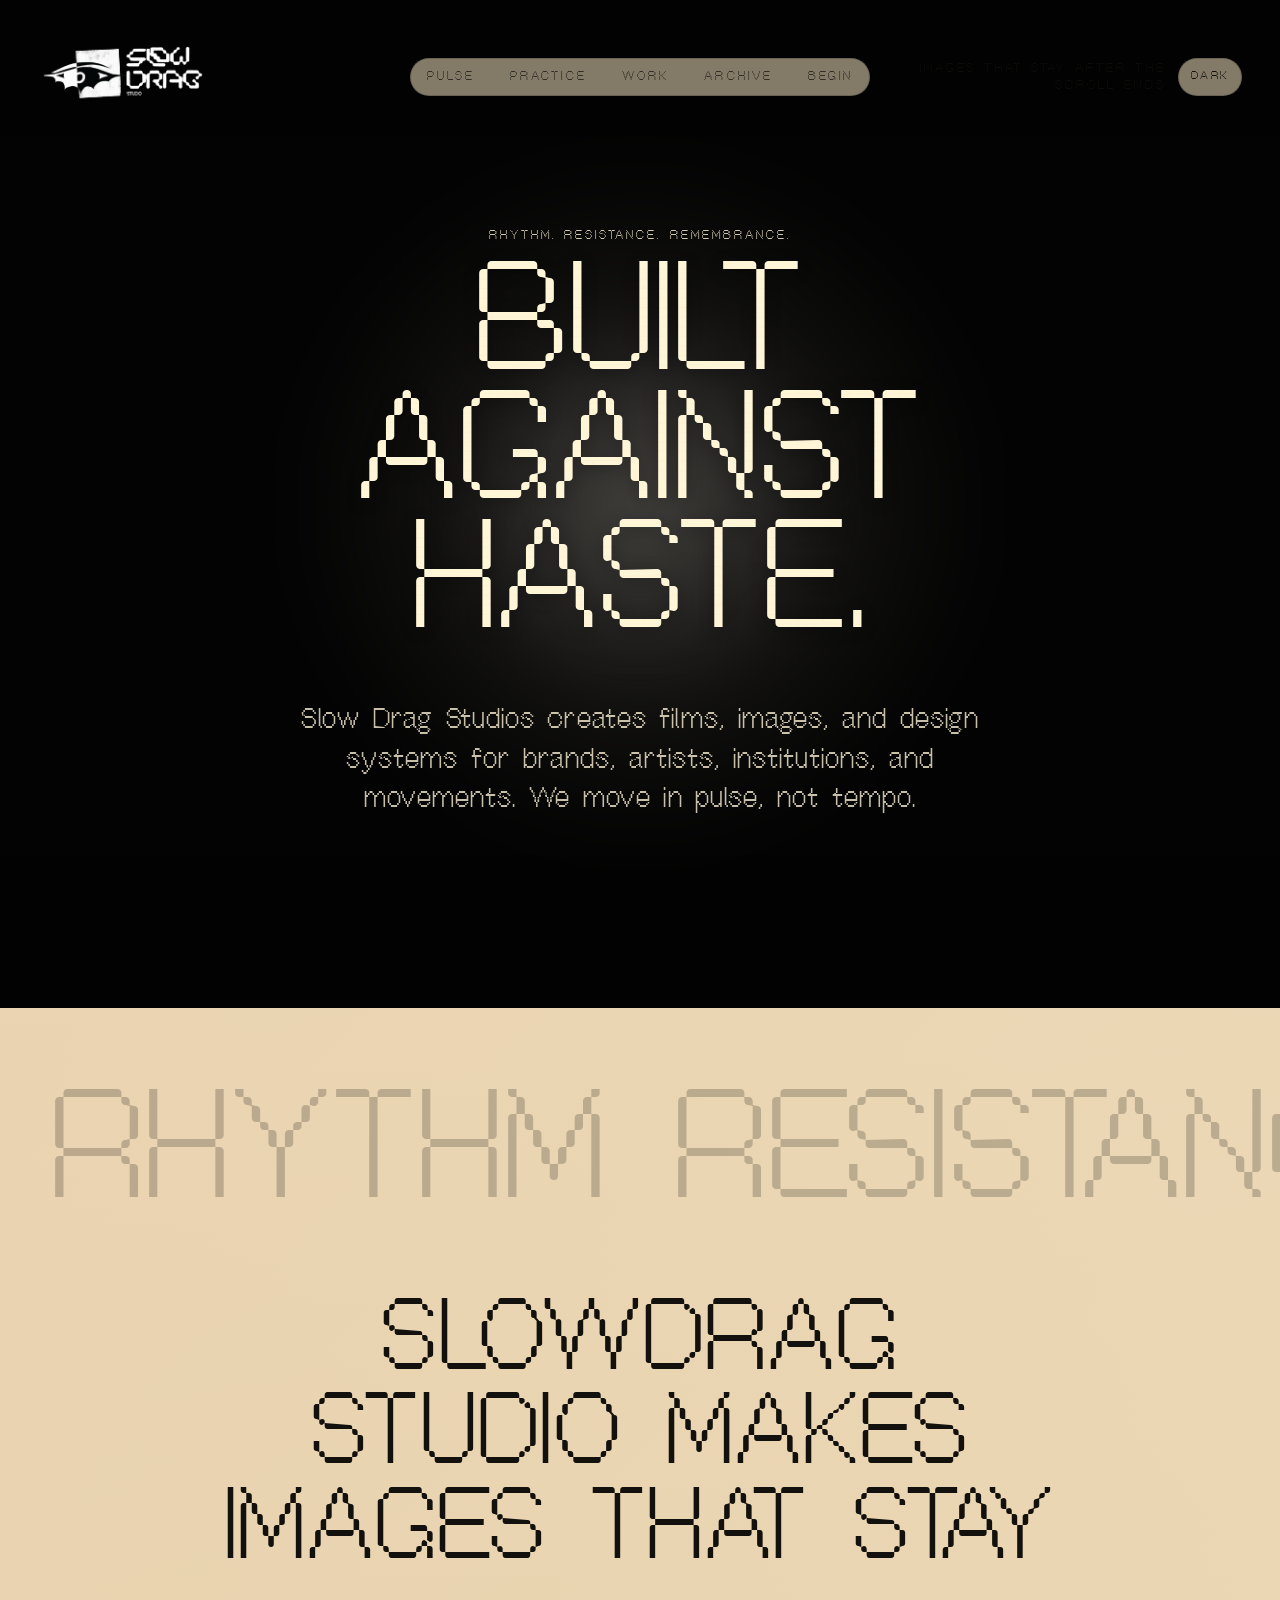
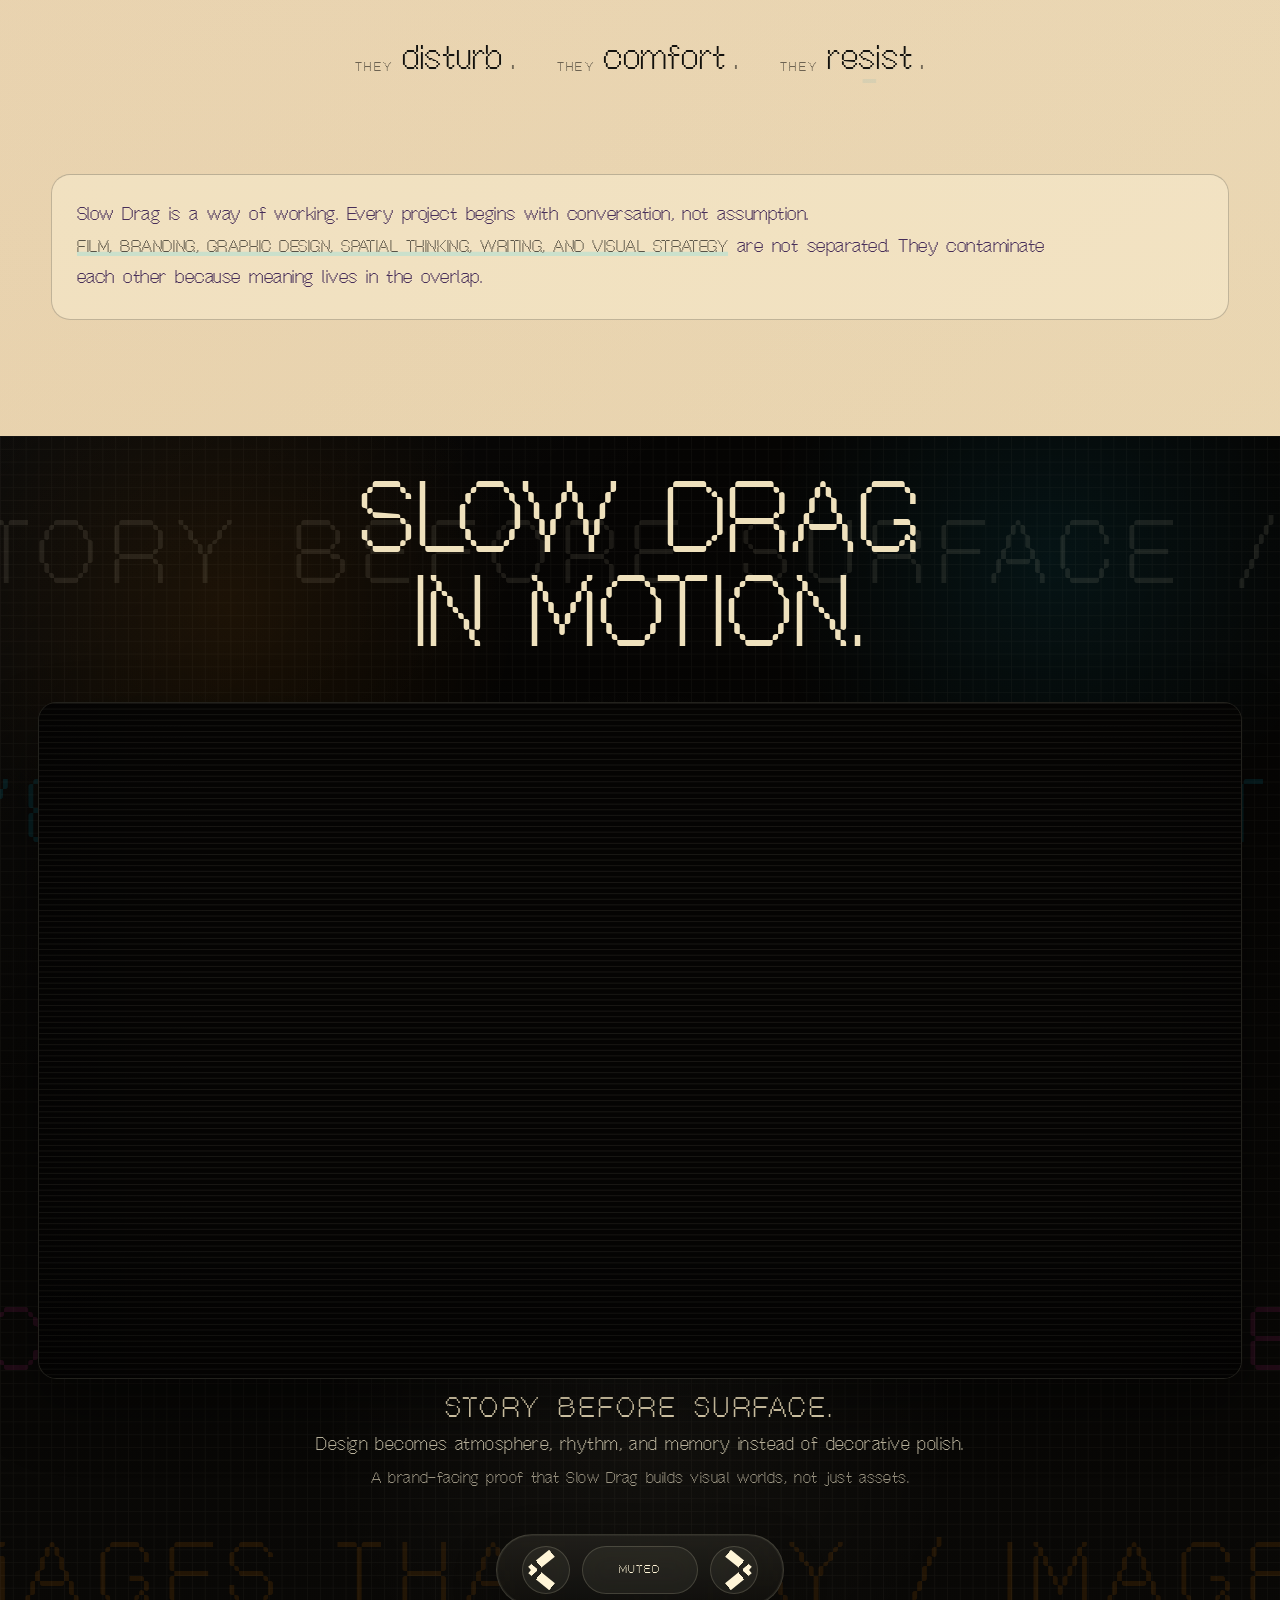
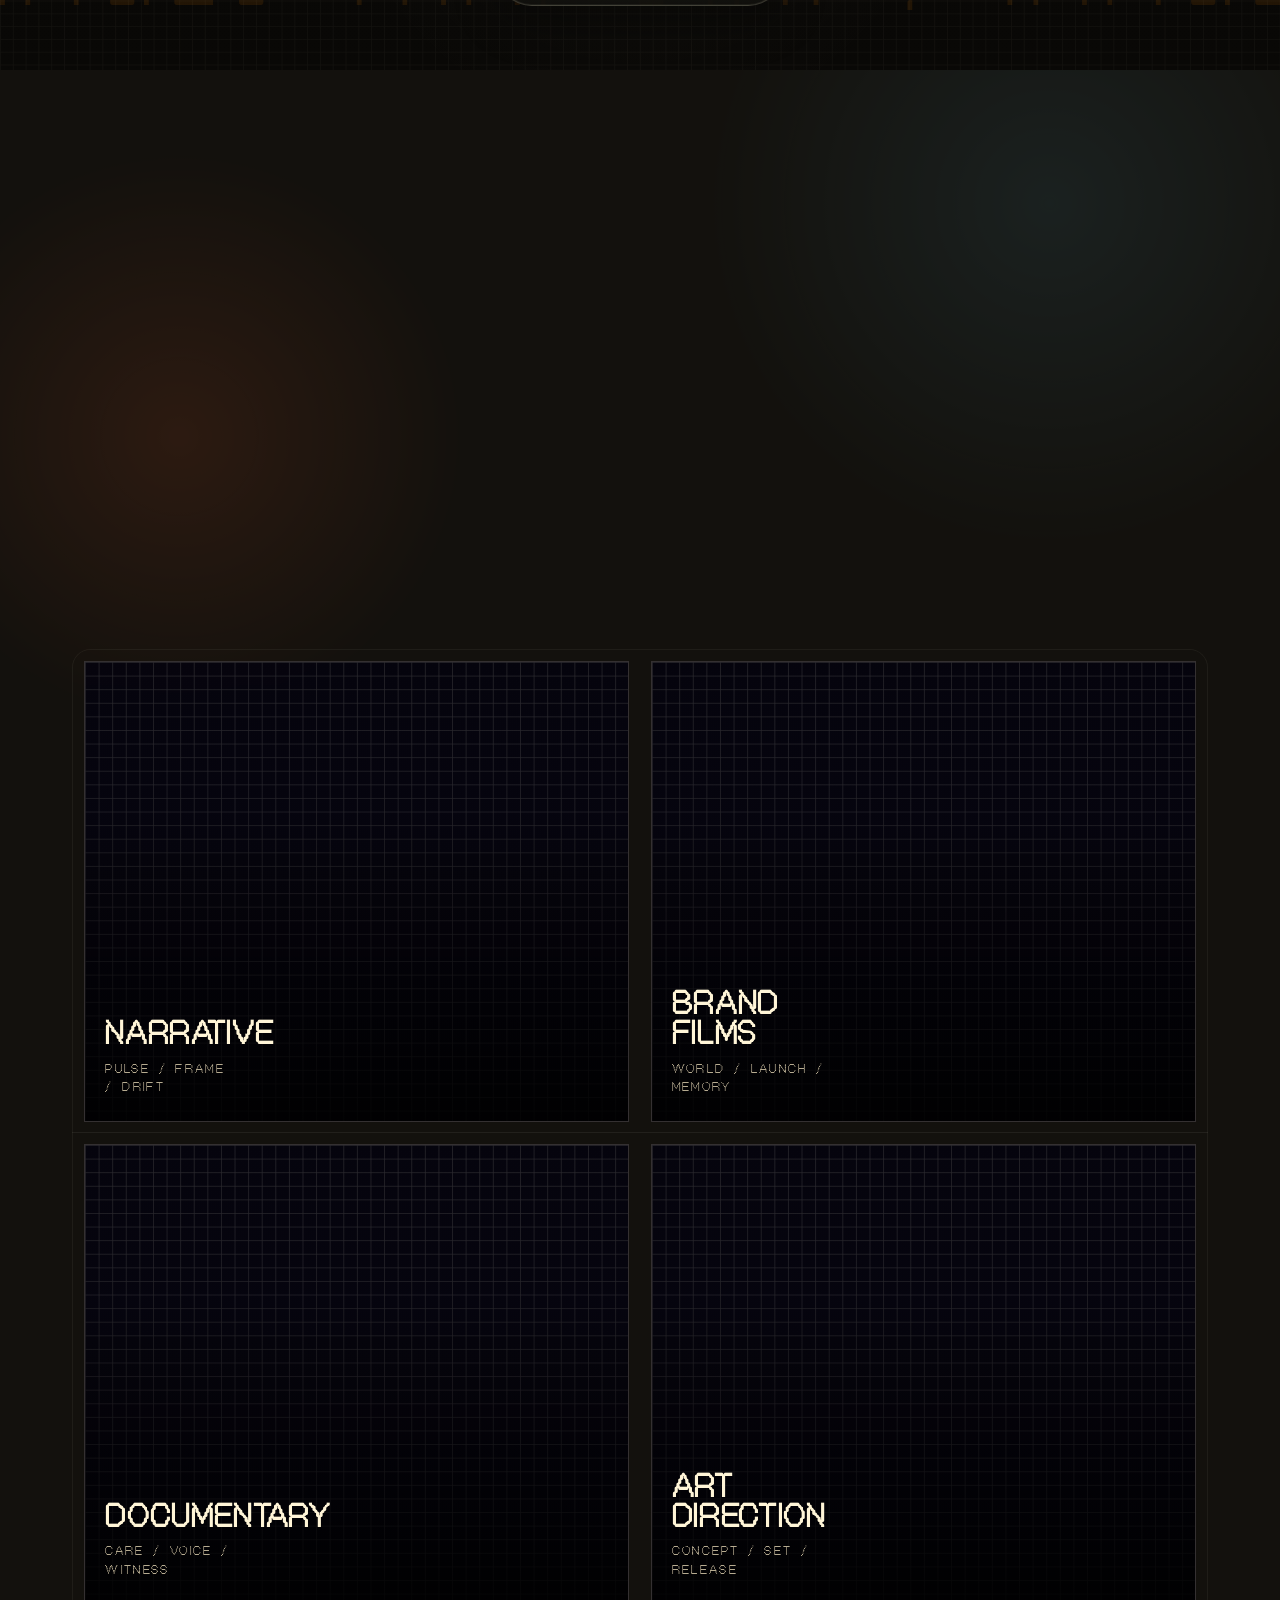
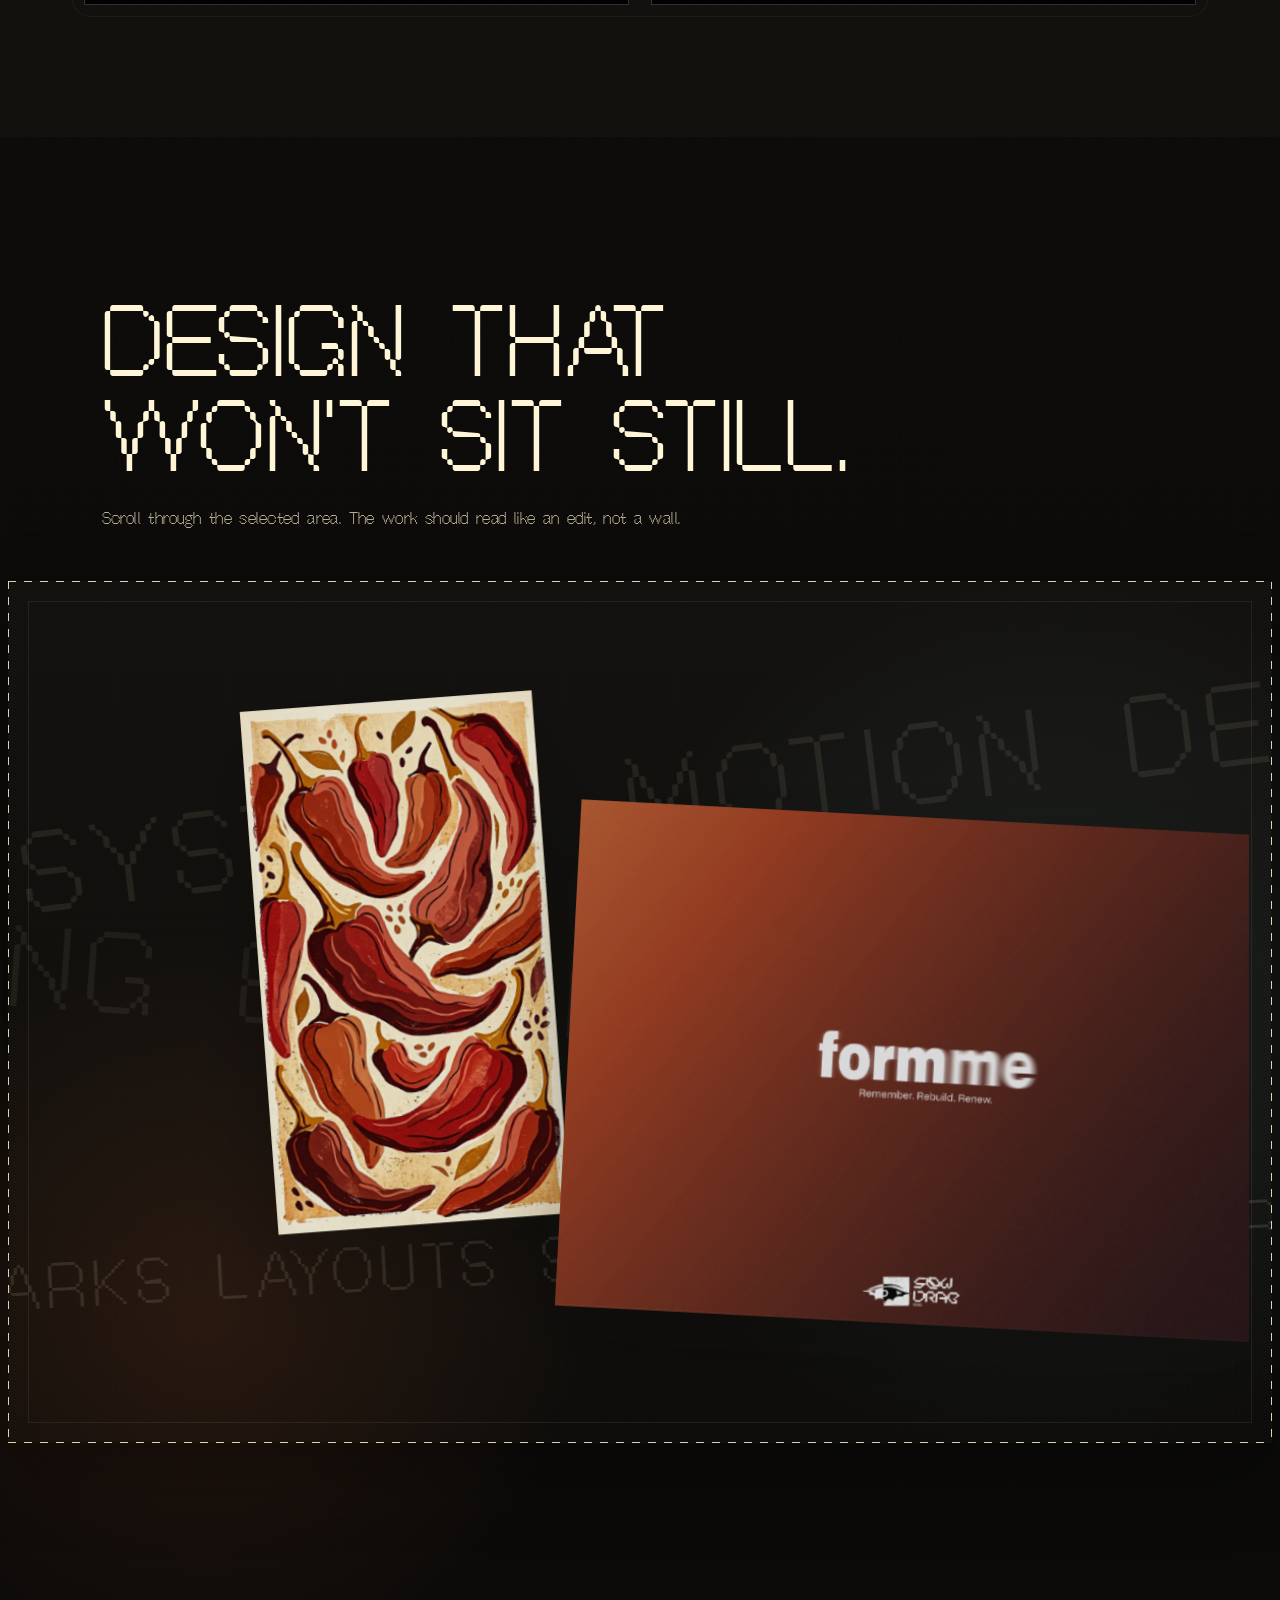
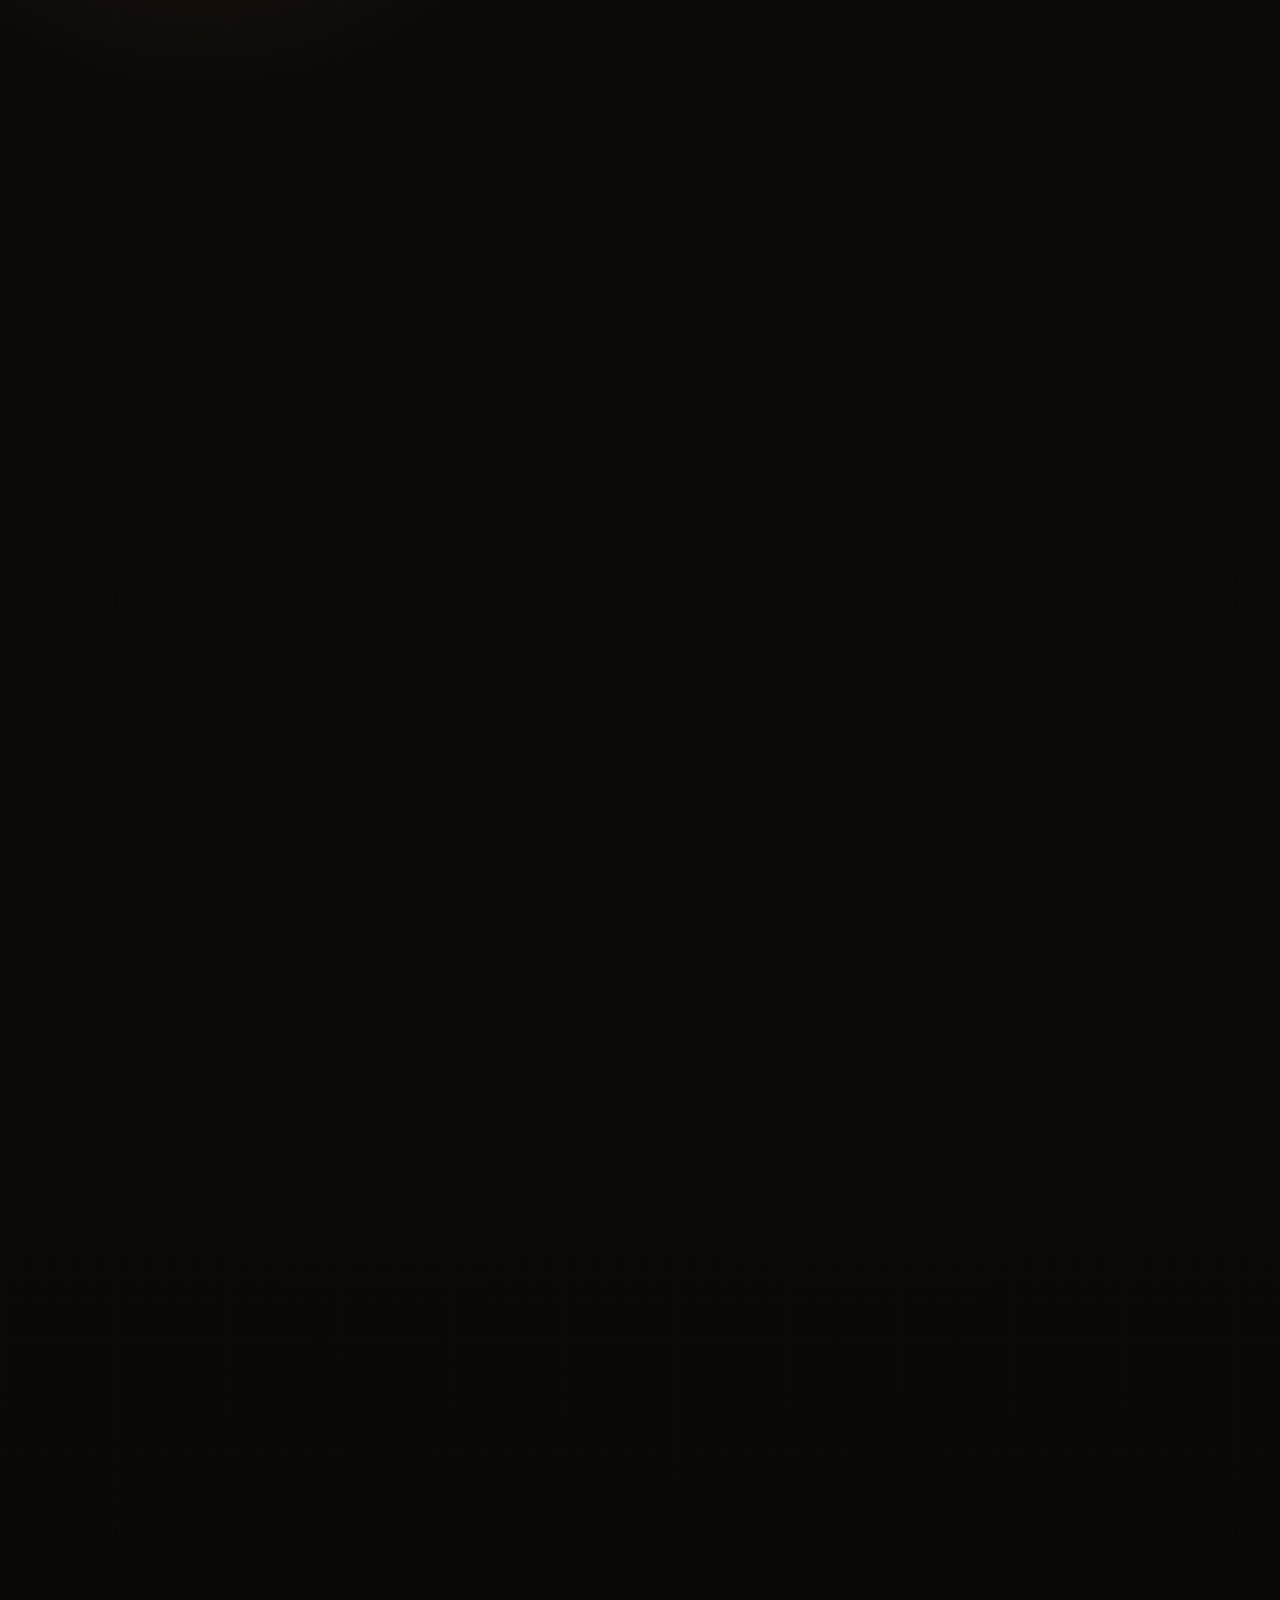
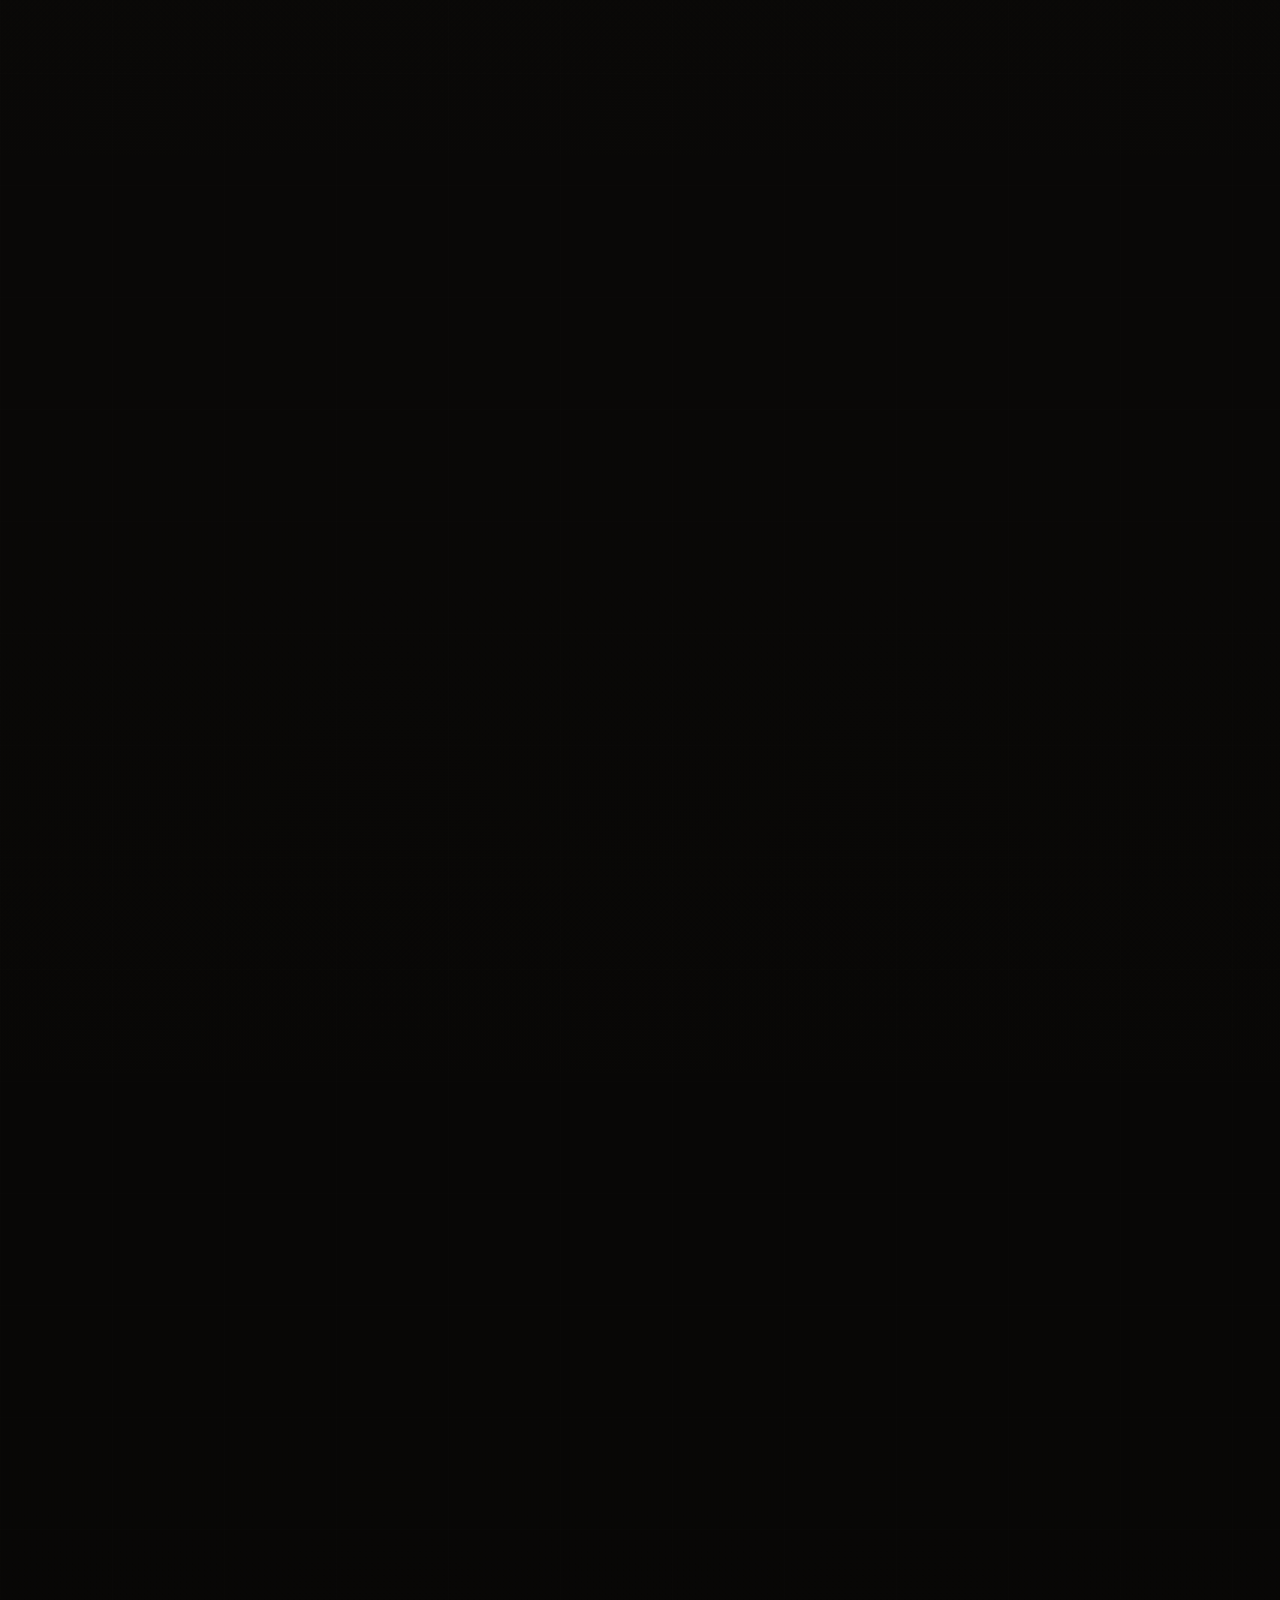
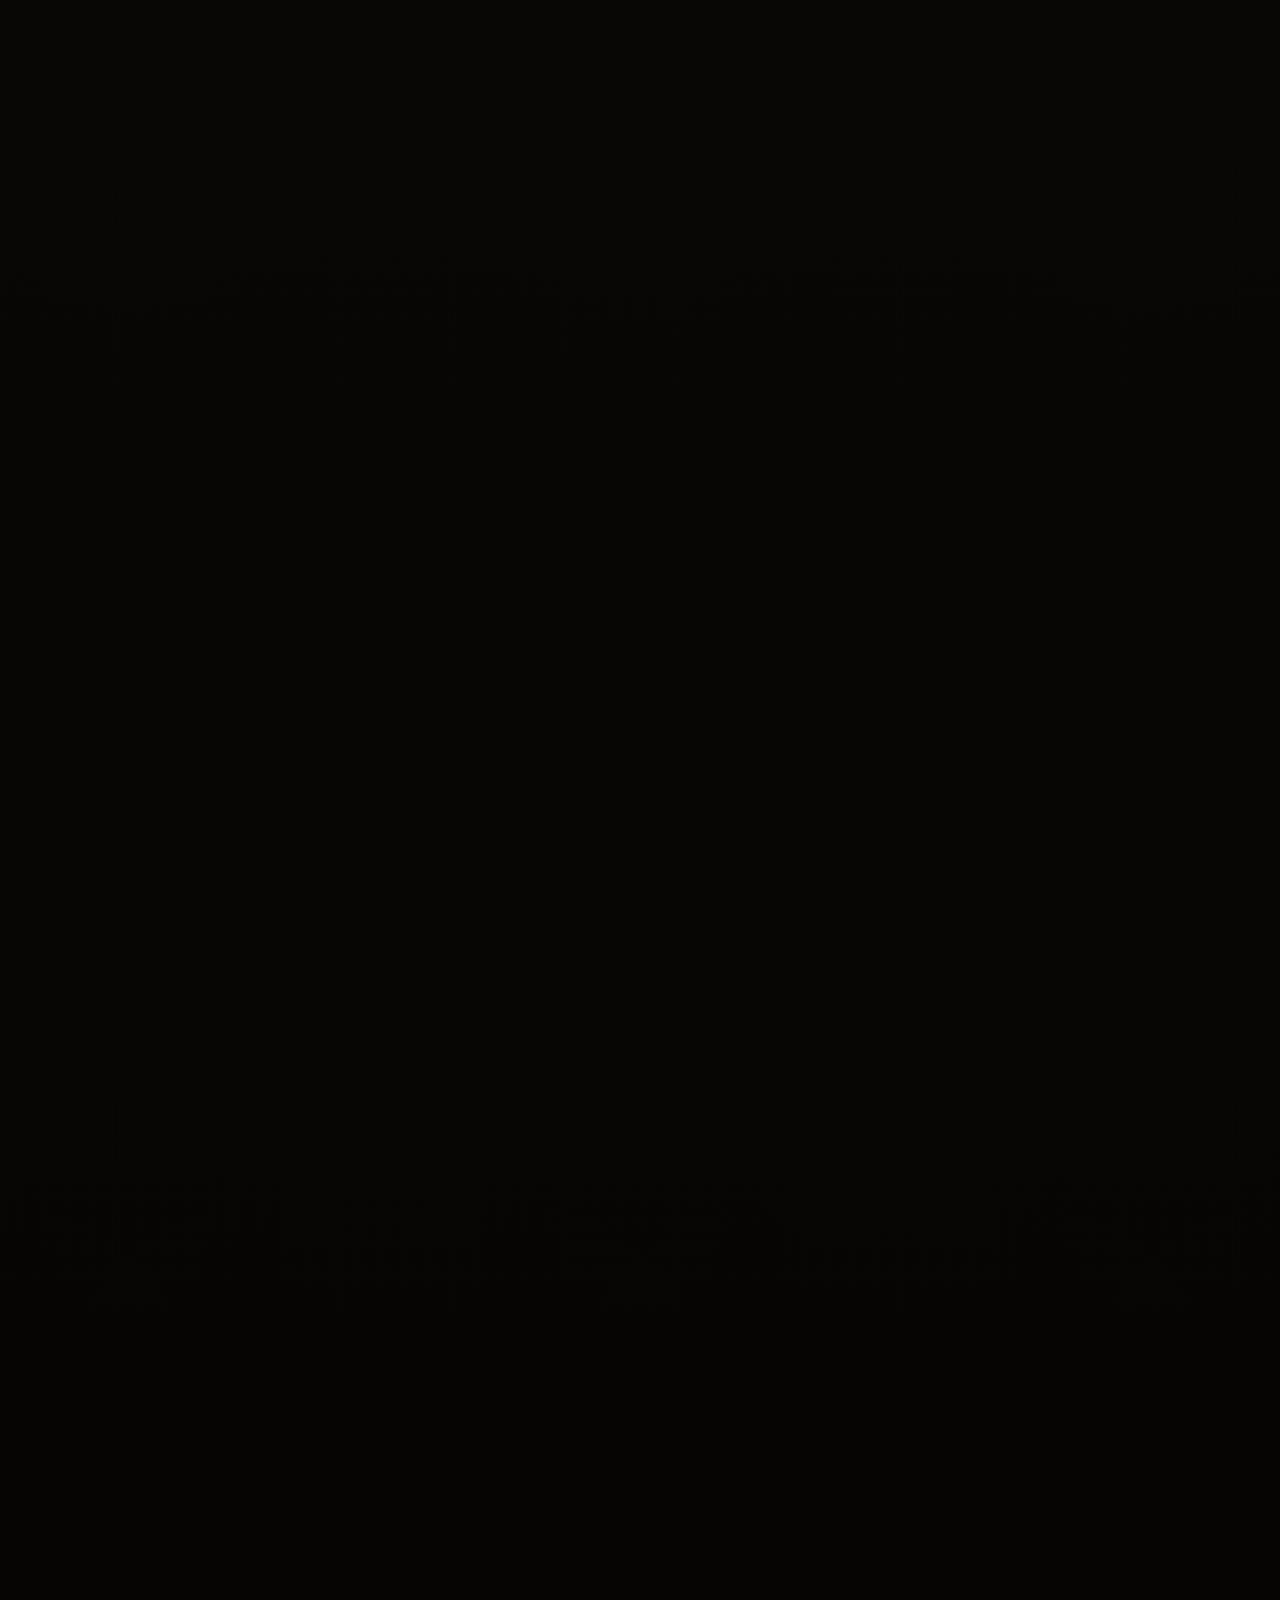
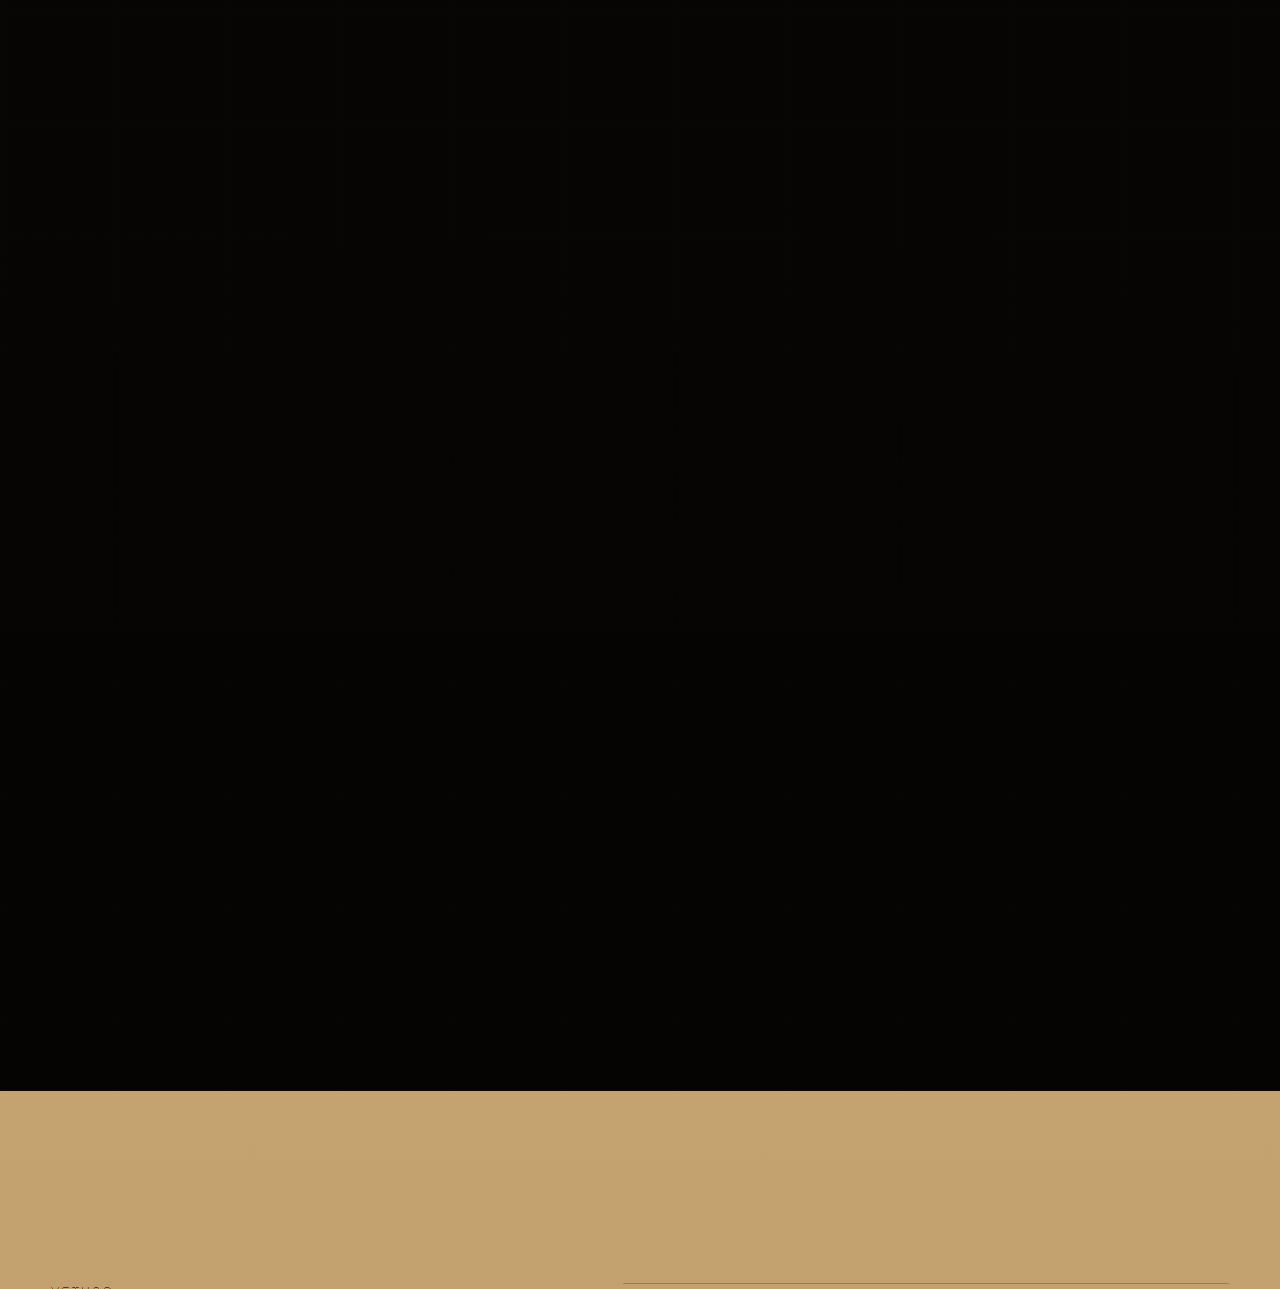
==== commit a337c3ba: "Switch Slowdrag baseline to approved v1" ====
--- a/site/index.html
+++ b/site/index.html
@@ -3,7 +3,12 @@
   <head>
     <meta charset="utf-8" />
     <meta name="viewport" content="width=device-width, initial-scale=1" />
-    <title>Slow Drag Studios - Digital Experience v2</title>
+    <title>Slow Drag Studios - Pulse Archive v1</title>
+    <script>
+      if ("scrollRestoration" in history) {
+        history.scrollRestoration = "manual";
+      }
+    </script>
     <style>
       @font-face {
         font-family: "OffBit Body";
@@ -18,20 +23,21 @@
       }
 
       :root {
-        --bg: #050505;
-        --bg-soft: #0d0d0f;
-        --panel: rgba(255, 255, 255, 0.04);
-        --panel-strong: rgba(255, 255, 255, 0.08);
-        --line: rgba(255, 245, 215, 0.14);
-        --text: #f6efd9;
-        --muted: rgba(246, 239, 217, 0.62);
-        --accent: #f06c3f;
-        --accent-cool: #7ab6c7;
-        --accent-lime: #b9c875;
-        --shadow: rgba(0, 0, 0, 0.44);
+        --paper: #fff23d;
+        --ink: #1b003f;
+        --muted: rgba(27, 0, 63, 0.72);
+        --oxide: #ff4b2b;
+        --blue: #00d8ff;
+        --bone: #fffce8;
+        --pink: #ff2fb3;
+        --lime: #8cff00;
+        --violet: #6e35ff;
+        --orange: #ff8a00;
+        --shadow: rgba(65, 0, 180, 0.28);
         --mx: 0.5;
         --my: 0.5;
-        --hero-progress: 0;
+        --pulse: 0.33;
+        --listen: 0;
         --font-display: "OffBit 101", "OffBit Body", monospace;
         --font-body: "OffBit Body", "Courier New", monospace;
       }
@@ -40,10 +46,22 @@
         box-sizing: border-box;
       }
 
+      .visually-hidden {
+        position: absolute;
+        width: 1px;
+        height: 1px;
+        padding: 0;
+        margin: -1px;
+        overflow: hidden;
+        clip: rect(0, 0, 0, 0);
+        white-space: nowrap;
+        border: 0;
+      }
+
       html {
         min-height: 100%;
-        background: var(--bg);
-        color: var(--text);
+        background: var(--paper);
+        color: var(--ink);
         font-family: var(--font-body);
         scroll-behavior: smooth;
       }
@@ -53,39 +71,33 @@
         margin: 0;
         overflow-x: hidden;
         background:
-          radial-gradient(circle at calc(var(--mx) * 100%) calc(var(--my) * 100%), rgba(122, 182, 199, 0.12), transparent 18rem),
-          radial-gradient(circle at 14% 18%, rgba(240, 108, 63, 0.12), transparent 22rem),
-          linear-gradient(180deg, #030303 0%, #080808 28%, #050505 100%);
-        color: var(--text);
+          radial-gradient(circle at calc(var(--mx) * 100%) calc(var(--my) * 100%), rgba(0, 216, 255, 0.82), transparent 18rem),
+          radial-gradient(circle at 10% 18%, rgba(255, 47, 179, 0.85), transparent 24rem),
+          radial-gradient(circle at 92% 8%, rgba(140, 255, 0, 0.8), transparent 22rem),
+          radial-gradient(circle at 80% 74%, rgba(255, 138, 0, 0.82), transparent 28rem),
+          linear-gradient(135deg, #fff23d 0%, #ff67c7 34%, #00d8ff 68%, #8cff00 100%);
         font-family: var(--font-body);
-        letter-spacing: 0.03em;
+        letter-spacing: 0.018em;
+        word-spacing: 0.08em;
+      }
+
+      body.is-loading {
+        overflow: hidden;
       }
 
       body::before {
         content: "";
         position: fixed;
         inset: 0;
-        z-index: 1;
+        z-index: 20;
         pointer-events: none;
-        opacity: 0.16;
+        opacity: 0.22;
         background-image:
-          linear-gradient(rgba(246, 239, 217, 0.08) 1px, transparent 1px),
-          linear-gradient(90deg, rgba(246, 239, 217, 0.06) 1px, transparent 1px);
-        background-size: 100% 0.95rem, 0.95rem 100%;
-        mix-blend-mode: screen;
-      }
-
-      body::after {
-        content: "";
-        position: fixed;
-        inset: 0;
-        z-index: 1;
-        pointer-events: none;
-        opacity: 0.09;
-        background:
-          radial-gradient(circle at 18% 22%, rgba(255, 255, 255, 0.82) 0 0.06rem, transparent 0.08rem),
-          radial-gradient(circle at 62% 67%, rgba(255, 255, 255, 0.7) 0 0.05rem, transparent 0.08rem);
-        background-size: 1.5rem 1.5rem, 1.1rem 1.25rem;
+          linear-gradient(rgba(27, 0, 63, 0.18) 1px, transparent 1px),
+          radial-gradient(circle at 17% 29%, rgba(255, 47, 179, 0.55), transparent 0.08rem),
+          radial-gradient(circle at 67% 71%, rgba(0, 216, 255, 0.48), transparent 0.08rem);
+        background-size: 100% 0.55rem, 1.6rem 1.1rem, 1.2rem 1.45rem;
+        mix-blend-mode: color-burn;
       }
 
       a {
@@ -98,20 +110,22 @@
         font: inherit;
       }
 
-      img,
-      video {
-        max-width: 100%;
-      }
-
       p,
-      li,
-      span {
+      span,
+      li {
         text-wrap: pretty;
       }
 
+      p {
+        font-size: clamp(1.08rem, 1.18vw, 1.28rem);
+        line-height: 1.58;
+        letter-spacing: 0.026em;
+        word-spacing: 0.1em;
+      }
+
       ::selection {
-        background: var(--text);
-        color: #090806;
+        background: var(--ink);
+        color: var(--paper);
       }
 
       @media (hover: hover) and (pointer: fine) {
@@ -122,443 +136,345 @@
         }
       }
 
-      .loader {
-        position: fixed;
-        inset: 0;
-        z-index: 80;
-        display: grid;
-        place-items: center;
-        background:
-          radial-gradient(circle at center, rgba(122, 182, 199, 0.12), transparent 18rem),
-          linear-gradient(180deg, #020202 0%, #090909 100%);
-        animation: loader-exit 900ms 2.9s cubic-bezier(0.8, 0, 0.2, 1) forwards;
-      }
-
-      .loader__inner {
-        display: grid;
-        gap: 1rem;
-        justify-items: center;
-      }
-
-      .loader__logo {
-        width: min(32rem, 66vw);
-        opacity: 0;
-        animation: loader-logo 1600ms 180ms cubic-bezier(0.2, 0.85, 0.15, 1) forwards;
-      }
-
-      .loader__line {
-        width: min(22rem, 52vw);
-        height: 0.12rem;
-        overflow: hidden;
-        background: rgba(246, 239, 217, 0.14);
-      }
-
-      .loader__line::before {
-        content: "";
-        display: block;
-        width: 100%;
-        height: 100%;
-        transform-origin: left center;
-        transform: scaleX(0);
-        background: linear-gradient(90deg, var(--accent), var(--accent-cool), var(--accent-lime));
-        animation: loader-line 2400ms 380ms linear forwards;
-      }
-
-      .loader__note {
-        margin: 0;
-        color: var(--muted);
-        font-size: 0.86rem;
-        letter-spacing: 0.18em;
-        text-transform: uppercase;
-      }
-
       .cursor {
         position: fixed;
         left: 0;
         top: 0;
-        z-index: 70;
-        width: 4.8rem;
-        height: 4.8rem;
+        z-index: 60;
+        width: 3.5rem;
+        height: 2.05rem;
         display: grid;
         place-items: center;
         pointer-events: none;
         opacity: 0;
         transform: translate(-50%, -50%);
+        color: var(--ink);
         transition: opacity 160ms ease;
+        filter: drop-shadow(0 0.35rem 0.95rem rgba(27, 0, 63, 0.18));
       }
 
       .cursor.is-visible {
-        opacity: 1;
-      }
-
-      .cursor__ring {
+        opacity: 0.96;
+      }
+
+      .cursor__eye {
+        display: block;
+        width: 100%;
+        height: 100%;
+        transform-origin: center;
+      }
+
+      .cursor__svg {
+        width: 100%;
+        height: 100%;
+        overflow: visible;
+        shape-rendering: crispEdges;
+        image-rendering: pixelated;
+      }
+
+      .cursor__sclera,
+      .cursor__outline,
+      .cursor__liner,
+      .cursor__lash {
+        stroke: currentColor;
+        stroke-linecap: square;
+        stroke-linejoin: miter;
+        vector-effect: non-scaling-stroke;
+      }
+
+      .cursor__sclera {
+        fill: #fffdf7;
+        stroke-width: 1.6;
+      }
+
+      .cursor__outline {
+        fill: none;
+        stroke-width: 2.2;
+      }
+
+      .cursor__liner {
+        fill: none;
+        stroke-width: 3.1;
+      }
+
+      .cursor__lash {
+        fill: none;
+        stroke-width: 1.8;
+        opacity: 0.82;
+      }
+
+      .cursor__iris {
+        fill: #d6d6d6;
+        stroke: currentColor;
+        stroke-width: 1.2;
+      }
+
+      .cursor__pupil {
+        fill: currentColor;
+      }
+
+      .cursor__glint {
+        fill: var(--bone);
+      }
+
+      .cursor.is-blinking .cursor__eye {
+        animation: cursor-blink 220ms cubic-bezier(0.76, 0, 0.24, 1);
+      }
+
+      .loader {
+        position: fixed;
+        inset: 0;
+        z-index: 70;
+        display: grid;
+        place-items: center;
+        background:
+          radial-gradient(circle at 50% 44%, rgba(255, 255, 255, 0.9), transparent 26rem),
+          radial-gradient(circle at 18% 28%, rgba(255, 47, 179, 0.98), transparent 22rem),
+          radial-gradient(circle at 82% 30%, rgba(0, 216, 255, 0.98), transparent 22rem),
+          radial-gradient(circle at 50% 88%, rgba(140, 255, 0, 0.95), transparent 22rem),
+          linear-gradient(135deg, #fff23d, #ff8a00 38%, #6e35ff 72%, #00d8ff);
+        animation: loader-exit 900ms 2.9s cubic-bezier(0.8, 0, 0.2, 1) forwards;
+      }
+
+      .loader__logo {
+        width: min(44rem, 78vw);
+        opacity: 0;
+        clip-path: inset(0 100% 0 0);
+        filter: contrast(1.1);
+        animation: loader-logo 1.8s 300ms cubic-bezier(0.2, 0.8, 0.2, 1) forwards;
+      }
+
+      .loader__line {
+        position: absolute;
+        left: clamp(1rem, 4vw, 4rem);
+        right: clamp(1rem, 4vw, 4rem);
+        bottom: clamp(1.2rem, 4vw, 3rem);
+        height: 1px;
+        background: rgba(27, 0, 63, 0.28);
+        overflow: hidden;
+      }
+
+      .loader__line::before {
+        content: "";
         position: absolute;
         inset: 0;
-        border: 1px solid rgba(246, 239, 217, 0.44);
-        border-radius: 50%;
-        background: radial-gradient(circle, rgba(246, 239, 217, 0.06), transparent 58%);
-        backdrop-filter: blur(8px);
-      }
-
-      .cursor__dot {
-        width: 0.38rem;
-        height: 0.38rem;
-        border-radius: 50%;
-        background: var(--text);
-        box-shadow: 0 0 1rem rgba(246, 239, 217, 0.4);
-      }
-
-      .cursor__label {
+        background: linear-gradient(90deg, var(--pink), var(--blue), var(--lime), var(--orange));
+        transform: scaleX(0);
+        transform-origin: left;
+        animation: loader-line 2.2s 200ms cubic-bezier(0.2, 0.8, 0.2, 1) forwards;
+      }
+
+      .loader__caption {
         position: absolute;
-        bottom: -1.35rem;
-        left: 50%;
-        transform: translateX(-50%);
-        white-space: nowrap;
+        right: clamp(1rem, 4vw, 4rem);
+        bottom: clamp(1.8rem, 4vw, 4rem);
         font-family: var(--font-display);
-        font-size: 0.72rem;
-        letter-spacing: 0.18em;
+        font-size: clamp(0.66rem, 1vw, 0.86rem);
+        letter-spacing: 0.32em;
         text-transform: uppercase;
-        color: var(--text);
-        opacity: 0;
-        transition: opacity 180ms ease;
-      }
-
-      .cursor.has-label .cursor__label {
-        opacity: 0.78;
-      }
-
-      .site-shell {
-        position: relative;
-        z-index: 2;
       }
 
       .site-header {
         position: fixed;
         left: 0;
-        right: 0;
         top: 0;
         z-index: 30;
+        width: 100%;
         display: grid;
-        grid-template-columns: auto 1fr auto;
+        grid-template-columns: 1fr auto 1fr;
         align-items: center;
-        gap: 1.2rem;
-        padding: 1rem clamp(1rem, 2vw, 2rem);
-      }
-
-      .site-header::before {
+        gap: 1rem;
+        padding: clamp(0.85rem, 2vw, 1.5rem) clamp(1rem, 3vw, 2.6rem);
+        color: var(--ink);
+        pointer-events: none;
+      }
+
+      .brand-link,
+      .nav,
+      .signal-tag {
+        pointer-events: auto;
+      }
+
+      .brand-link img {
+        width: clamp(6.5rem, 14vw, 12rem);
+        height: auto;
+      }
+
+      .nav {
+        display: flex;
+        justify-content: center;
+        gap: clamp(0.75rem, 2vw, 1.8rem);
+        padding: 0.5rem 0.65rem;
+        border: 1px solid rgba(27, 0, 63, 0.32);
+        border-radius: 999px;
+        background:
+          linear-gradient(90deg, rgba(255, 47, 179, 0.42), rgba(0, 216, 255, 0.42), rgba(140, 255, 0, 0.38)),
+          rgba(255, 242, 61, 0.64);
+        backdrop-filter: blur(18px);
+      }
+
+      .nav a,
+      .signal-tag,
+      .eyebrow,
+      .button {
+        font-family: var(--font-display);
+        font-size: clamp(0.68rem, 1vw, 0.88rem);
+        letter-spacing: 0.24em;
+        text-transform: uppercase;
+      }
+
+      .nav a {
+        padding: 0.2rem 0.3rem;
+        opacity: 0.72;
+        transition: opacity 180ms ease, transform 180ms ease;
+      }
+
+      .nav a:hover,
+      .nav a:focus-visible {
+        opacity: 1;
+        transform: translateY(-0.08rem);
+        color: #fffce8;
+        text-shadow: 0 0 0.8rem rgba(255, 47, 179, 0.7);
+      }
+
+      .signal-tag {
+        justify-self: end;
+        max-width: 16rem;
+        text-align: right;
+        line-height: 1.35;
+        opacity: 0.72;
+      }
+
+      .section {
+        position: relative;
+        min-height: 100vh;
+        padding: clamp(5rem, 9vw, 8rem) clamp(1rem, 4vw, 4rem);
+      }
+
+      .hero {
+        display: grid;
+        place-items: center;
+        min-height: 112vh;
+        padding-top: clamp(7rem, 12vw, 10rem);
+        overflow: hidden;
+        isolation: isolate;
+      }
+
+      .hero::before {
+        content: "";
+        position: absolute;
+        left: 50%;
+        top: 50%;
+        width: min(46rem, 74vw);
+        aspect-ratio: 1;
+        border-radius: 50%;
+        background:
+          radial-gradient(circle, rgba(255, 255, 255, 0.18), transparent 36%),
+          radial-gradient(circle, rgba(255, 245, 215, 0.12), transparent 68%);
+        filter: blur(2rem);
+        transform: translate(-50%, -50%);
+        z-index: -1;
+        pointer-events: none;
+      }
+
+      .hero__media {
+        position: absolute;
+        inset: 0;
+        z-index: -3;
+        overflow: hidden;
+        background: #080808;
+      }
+
+      .hero__media::after {
         content: "";
         position: absolute;
         inset: 0;
-        z-index: -1;
-        background: linear-gradient(180deg, rgba(0, 0, 0, 0.48), transparent 100%);
-        pointer-events: none;
-      }
-
-      .brand-lock {
-        display: inline-flex;
-        align-items: center;
-        gap: 0.75rem;
-      }
-
-      .brand-lock img {
-        width: clamp(7rem, 13vw, 10.5rem);
-        filter: drop-shadow(0 0.8rem 1.8rem rgba(0, 0, 0, 0.28));
-      }
-
-      .brand-lock span,
-      .nav-link,
-      .signal-chip {
-        font-family: var(--font-display);
-        font-size: 0.78rem;
-        letter-spacing: 0.18em;
-        text-transform: uppercase;
-      }
-
-      .nav {
-        display: flex;
-        justify-content: center;
-        gap: 1rem;
-        flex-wrap: wrap;
-      }
-
-      .nav-link {
-        color: rgba(246, 239, 217, 0.72);
-        transition: color 180ms ease, transform 180ms ease;
-      }
-
-      .nav-link:hover,
-      .nav-link:focus-visible {
-        color: var(--text);
-        transform: translateY(-0.08rem);
-      }
-
-      .signal-chip {
-        display: inline-flex;
-        align-items: center;
-        min-height: 2.3rem;
-        padding: 0.45rem 0.8rem;
-        border: 1px solid var(--line);
-        border-radius: 999px;
-        background: rgba(255, 255, 255, 0.05);
-        color: rgba(246, 239, 217, 0.82);
-        backdrop-filter: blur(12px);
-      }
-
-      .hero {
-        position: relative;
-        min-height: 220vh;
-      }
-
-      .hero__stage {
-        position: sticky;
-        top: 0;
-        min-height: 100vh;
-        display: grid;
-        align-items: end;
-        overflow: clip;
-        padding: clamp(5.5rem, 10vh, 8rem) clamp(1rem, 2vw, 2rem) clamp(2rem, 4vh, 3rem);
-      }
-
-      .hero__ambient {
+        background:
+          linear-gradient(180deg, rgba(0, 0, 0, 0.62) 0%, rgba(0, 0, 0, 0.44) 34%, rgba(0, 0, 0, 0.58) 100%),
+          rgba(0, 0, 0, 0.18);
+        z-index: 2;
+      }
+
+      .hero__bg-video {
         position: absolute;
         inset: 0;
-        z-index: 0;
-        overflow: hidden;
-      }
-
-      .hero__ambient::before,
-      .hero__ambient::after {
-        content: "";
-        position: absolute;
-        inset: -10%;
-        pointer-events: none;
-      }
-
-      .hero__ambient::before {
-        background:
-          radial-gradient(circle at 18% 20%, rgba(240, 108, 63, 0.22), transparent 18rem),
-          radial-gradient(circle at 76% 18%, rgba(122, 182, 199, 0.18), transparent 22rem),
-          radial-gradient(circle at 50% 74%, rgba(185, 200, 117, 0.11), transparent 18rem);
-        transform: translate3d(calc((var(--mx) - 0.5) * -2rem), calc((var(--my) - 0.5) * -2rem), 0);
-      }
-
-      .hero__ambient::after {
-        background:
-          linear-gradient(180deg, rgba(0, 0, 0, 0.06), rgba(0, 0, 0, 0.56)),
-          radial-gradient(circle at center, transparent 0 24%, rgba(0, 0, 0, 0.38) 74%, rgba(0, 0, 0, 0.8) 100%);
-      }
-
-      .hero__wordfield {
-        position: absolute;
-        inset: 0;
-        pointer-events: none;
-        z-index: 1;
-      }
-
-      .hero__word {
-        position: absolute;
-        white-space: nowrap;
-        font-family: var(--font-display);
-        line-height: 0.82;
-        letter-spacing: 0.16em;
-        text-transform: uppercase;
-        color: rgba(246, 239, 217, 0.06);
-        mix-blend-mode: screen;
-      }
-
-      .hero__word--a {
-        top: 10%;
-        left: -1%;
-        font-size: clamp(4rem, 11vw, 12rem);
-        transform: translate3d(calc(var(--hero-progress) * -6vw), 0, 0);
-      }
-
-      .hero__word--b {
-        top: 30%;
-        right: -10%;
-        font-size: clamp(3rem, 9vw, 9rem);
-        transform: translate3d(calc(var(--hero-progress) * 8vw), 0, 0);
-      }
-
-      .hero__word--c {
-        bottom: 16%;
-        left: 4%;
-        font-size: clamp(3.4rem, 10vw, 10rem);
-        transform: translate3d(calc(var(--hero-progress) * -9vw), 0, 0);
-      }
-
-      .hero__planes {
-        position: absolute;
-        inset: 0;
-        perspective: 1800px;
-        transform-style: preserve-3d;
-        z-index: 2;
-      }
-
-      .hero__plane {
-        position: absolute;
-        overflow: hidden;
-        border: 1px solid rgba(246, 239, 217, 0.16);
-        background: rgba(255, 255, 255, 0.04);
-        box-shadow:
-          0 1.5rem 4rem rgba(0, 0, 0, 0.38),
-          0 0 0 1px rgba(246, 239, 217, 0.04);
-        backdrop-filter: blur(14px);
-      }
-
-      .hero__plane::before {
-        content: "";
-        position: absolute;
-        inset: 0;
-        border: 1px solid rgba(246, 239, 217, 0.08);
-        pointer-events: none;
-        z-index: 1;
-      }
-
-      .hero__plane video {
-        display: block;
         width: 100%;
         height: 100%;
         object-fit: cover;
-        transform: scale(1.04);
-        filter: saturate(0.86) contrast(1.08) brightness(0.82);
-      }
-
-      .hero__plane--1 {
-        left: 4%;
-        top: 16%;
-        width: clamp(11rem, 18vw, 16rem);
-        aspect-ratio: 0.78;
-        transform: translate3d(calc((var(--mx) - 0.5) * -3vw), calc(var(--hero-progress) * -6vh), 0) rotate(-9deg);
-      }
-
-      .hero__plane--2 {
-        left: 19%;
-        top: 10%;
-        width: clamp(12rem, 21vw, 19rem);
-        aspect-ratio: 1 / 0.72;
-        transform: translate3d(calc((var(--mx) - 0.5) * -4vw), calc(var(--hero-progress) * -9vh), 0) rotate(4deg);
-      }
-
-      .hero__plane--3 {
-        right: 9%;
-        top: 14%;
-        width: clamp(10rem, 17vw, 15rem);
-        aspect-ratio: 0.84;
-        transform: translate3d(calc((var(--mx) - 0.5) * 3vw), calc(var(--hero-progress) * -7vh), 0) rotate(7deg);
-      }
-
-      .hero__plane--4 {
-        right: 22%;
-        top: 28%;
-        width: clamp(16rem, 25vw, 24rem);
-        aspect-ratio: 1 / 0.7;
-        transform: translate3d(calc((var(--mx) - 0.5) * 5vw), calc(var(--hero-progress) * -5vh), 0) rotate(-3deg);
-      }
-
-      .hero__plane--5 {
-        left: 8%;
-        bottom: 14%;
-        width: clamp(14rem, 22vw, 20rem);
-        aspect-ratio: 1 / 0.68;
-        transform: translate3d(calc((var(--mx) - 0.5) * -4vw), calc(var(--hero-progress) * 4vh), 0) rotate(5deg);
-      }
-
-      .hero__plane--6 {
-        right: 4%;
-        bottom: 11%;
-        width: clamp(11rem, 18vw, 15rem);
-        aspect-ratio: 0.76;
-        transform: translate3d(calc((var(--mx) - 0.5) * 3vw), calc(var(--hero-progress) * 6vh), 0) rotate(-7deg);
+        opacity: 0;
+        transform: scale(1.03);
+        filter: saturate(0.92) contrast(1.08) brightness(0.76);
+        transition: transform 2400ms linear;
+        will-change: transform;
+      }
+
+      .hero__bg-video.is-active {
+        opacity: 1;
+      }
+
+      .hero__bg-video.is-playing {
+        transform: scale(1);
+      }
+
+      .hero__grid {
+        width: min(74rem, 100%);
+        display: grid;
+        place-items: center;
       }
 
       .hero__copy {
         position: relative;
         z-index: 4;
-        width: min(92rem, 100%);
+        width: min(62rem, 100%);
         margin: 0 auto;
-        display: grid;
-        gap: 1rem;
+        text-align: center;
       }
 
       .eyebrow {
+        margin: 0 0 1.2rem;
+        color: var(--muted);
+      }
+
+      .hero h1,
+      .section-title {
         margin: 0;
         font-family: var(--font-display);
-        font-size: 0.78rem;
-        letter-spacing: 0.18em;
-        text-transform: uppercase;
-        color: rgba(246, 239, 217, 0.7);
-      }
-
-      .hero__title {
-        margin: 0;
-        max-width: 11ch;
-        font-family: var(--font-display);
-        font-size: clamp(4.6rem, 12vw, 12rem);
-        line-height: 0.82;
-        letter-spacing: 0.02em;
+        font-weight: 400;
         text-transform: uppercase;
         text-wrap: balance;
-        text-shadow: 0 0.45rem 2rem rgba(0, 0, 0, 0.38);
+      }
+
+      .hero h1 {
+        max-width: 62rem;
+        margin-inline: auto;
+        font-size: clamp(4rem, 12vw, 12rem);
+        line-height: 0.84;
+        letter-spacing: 0.018em;
+        word-spacing: 0.08em;
+        color: var(--bone);
+        text-shadow: 0 0.2rem 1rem rgba(0, 0, 0, 0.3);
+      }
+
+      .hero h1 span {
+        display: block;
+        transform: translate3d(calc((var(--mx) - 0.5) * -0.8rem), 0, 0);
+      }
+
+      .hero .eyebrow {
+        color: rgba(255, 245, 215, 0.82);
       }
 
       .hero__lede {
         max-width: 44rem;
-        margin: 0;
-        font-size: clamp(1rem, 2vw, 1.45rem);
-        line-height: 1.5;
-        color: rgba(246, 239, 217, 0.78);
-      }
-
-      .hero__deck {
-        display: grid;
-        grid-template-columns: minmax(0, 1fr) minmax(18rem, 24rem);
-        gap: 1.4rem;
-        align-items: end;
-      }
-
-      .hero__signal {
-        max-width: 32rem;
-        padding: 1rem 1rem 1.05rem;
-        border: 1px solid var(--line);
-        background: rgba(255, 255, 255, 0.05);
-        backdrop-filter: blur(14px);
-      }
-
-      .hero__signal strong,
-      .hero__meta strong,
-      .section-kicker {
-        display: block;
-        font-family: var(--font-display);
-        font-size: 0.82rem;
-        letter-spacing: 0.18em;
-        text-transform: uppercase;
-      }
-
-      .hero__signal p,
-      .hero__meta p {
-        margin: 0.45rem 0 0;
-        color: var(--muted);
-        line-height: 1.46;
-      }
-
-      .hero__meta {
-        display: grid;
-        gap: 0.9rem;
-      }
-
-      .hero__meta-card {
-        padding: 0.95rem 1rem;
-        border: 1px solid var(--line);
-        background: rgba(255, 255, 255, 0.04);
-        backdrop-filter: blur(12px);
-      }
-
-      .hero__actions {
-        display: flex;
-        flex-wrap: wrap;
-        gap: 0.9rem;
-        margin-top: 0.4rem;
+        margin: clamp(1.6rem, 4vw, 3rem) auto 0;
+        font-size: clamp(1.18rem, 2.25vw, 2.15rem);
+        line-height: 1.38;
+        letter-spacing: 0.035em;
+        word-spacing: 0.1em;
+      }
+
+      .hero .hero__lede {
+        color: rgba(255, 245, 215, 0.78);
       }
 
       .button {
@@ -566,1321 +482,4284 @@
         align-items: center;
         justify-content: center;
         min-height: 3rem;
-        padding: 0.8rem 1rem;
-        border: 1px solid rgba(246, 239, 217, 0.22);
+        padding: 0.8rem 1.05rem;
+        border: 1px solid rgba(27, 0, 63, 0.78);
         border-radius: 999px;
-        background: rgba(255, 255, 255, 0.05);
-        font-family: var(--font-display);
-        font-size: 0.8rem;
-        letter-spacing: 0.18em;
-        text-transform: uppercase;
-        transition: transform 180ms ease, background 180ms ease, border-color 180ms ease;
+        background: linear-gradient(90deg, rgba(255, 47, 179, 0.18), rgba(0, 216, 255, 0.18));
+        box-shadow: 0 0 0 0 rgba(255, 47, 179, 0);
+        transition: background 220ms ease, color 220ms ease, transform 220ms ease;
       }
 
       .button:hover,
       .button:focus-visible {
-        transform: translateY(-0.12rem);
-        border-color: rgba(246, 239, 217, 0.42);
-        background: rgba(255, 255, 255, 0.11);
-      }
-
-      .button--accent {
-        background: linear-gradient(90deg, rgba(240, 108, 63, 0.22), rgba(122, 182, 199, 0.22));
-      }
-
-      .section {
+        background: linear-gradient(90deg, var(--pink), var(--violet), var(--blue));
+        color: var(--bone);
+        transform: translateY(-0.16rem);
+        box-shadow: 0 0.8rem 2rem rgba(255, 47, 179, 0.32);
+      }
+
+      .button--quiet {
+        border-color: rgba(27, 0, 63, 0.32);
+      }
+
+      .pulse-console {
         position: relative;
-        padding: clamp(4rem, 9vw, 8rem) clamp(1rem, 2vw, 2rem);
-      }
-
-      .section__inner {
-        width: min(112rem, 100%);
+        align-self: stretch;
+        min-height: 42rem;
+        border: 1px solid rgba(27, 0, 63, 0.32);
+        border-radius: clamp(1.2rem, 3vw, 3rem);
+        background:
+          radial-gradient(circle at 18% 14%, rgba(255, 47, 179, 0.54), transparent 18rem),
+          radial-gradient(circle at 84% 28%, rgba(0, 216, 255, 0.55), transparent 18rem),
+          radial-gradient(circle at 50% 94%, rgba(140, 255, 0, 0.48), transparent 16rem),
+          linear-gradient(145deg, rgba(255, 252, 232, 0.58), rgba(255, 138, 0, 0.24));
+        box-shadow: 0 2rem 5rem var(--shadow), inset 0 0 5rem rgba(255, 47, 179, 0.16);
+        overflow: hidden;
+      }
+
+      .pulse-console::before {
+        content: "";
+        position: absolute;
+        inset: 0;
+        background:
+          linear-gradient(90deg, rgba(255, 47, 179, 0.18) 1px, transparent 1px),
+          linear-gradient(0deg, rgba(0, 216, 255, 0.18) 1px, transparent 1px);
+        background-size: 3.2rem 3.2rem;
+        mask-image: linear-gradient(180deg, rgba(0, 0, 0, 0.9), transparent);
+      }
+
+      .media-plate {
+        position: absolute;
+        overflow: hidden;
+        border: 1px solid rgba(255, 252, 232, 0.82);
+        border-radius: 1.1rem;
+        background: #170034;
+        box-shadow: 0 1rem 2rem rgba(65, 0, 180, 0.36), 0 0 0 0.35rem rgba(255, 47, 179, 0.18);
+        transform:
+          translate(calc((var(--mx) - 0.5) * var(--x)), calc((var(--my) - 0.5) * var(--y)))
+          rotate(var(--r));
+      }
+
+      .media-plate video {
+        width: 100%;
+        height: 100%;
+        object-fit: cover;
+        display: block;
+      }
+
+      .media-plate video {
+        filter: saturate(1.35) contrast(1.16) hue-rotate(8deg);
+      }
+
+      .media-plate--a {
+        left: 8%;
+        top: 9%;
+        width: 45%;
+        height: 32%;
+        --x: -1.2rem;
+        --y: 1rem;
+        --r: -3deg;
+      }
+
+      .media-plate--b {
+        right: 8%;
+        top: 26%;
+        width: 45%;
+        height: 39%;
+        --x: 1.4rem;
+        --y: -1.6rem;
+        --r: 4deg;
+      }
+
+      .media-plate--c {
+        left: 15%;
+        bottom: 12%;
+        width: 54%;
+        height: 31%;
+        --x: 1rem;
+        --y: 1.4rem;
+        --r: -1deg;
+      }
+
+      .pulse-words {
+        position: absolute;
+        left: 50%;
+        bottom: 8%;
+        z-index: 3;
+        width: min(28rem, calc(100% - 2rem));
+        transform: translateX(-50%);
+        padding: 0.9rem;
+        border: 1px solid rgba(27, 0, 63, 0.32);
+        border-radius: 1rem;
+        background:
+          linear-gradient(90deg, rgba(255, 47, 179, 0.34), rgba(0, 216, 255, 0.34), rgba(140, 255, 0, 0.3)),
+          rgba(255, 252, 232, 0.72);
+        backdrop-filter: blur(16px);
+      }
+
+      .pulse-word-list {
+        display: grid;
+        grid-template-columns: repeat(3, 1fr);
+        gap: 0.4rem;
+        margin-bottom: 0.75rem;
+      }
+
+      .pulse-word {
+        padding: 0.55rem 0.45rem;
+        border: 1px solid rgba(27, 0, 63, 0.2);
+        border-radius: 999px;
+        color: rgba(27, 0, 63, 0.58);
+        font-family: var(--font-display);
+        font-size: clamp(0.58rem, 1vw, 0.76rem);
+        letter-spacing: 0.18em;
+        text-align: center;
+        text-transform: uppercase;
+        transition: color 180ms ease, background 180ms ease, transform 180ms ease;
+      }
+
+      .pulse-word.is-active {
+        background: linear-gradient(90deg, var(--pink), var(--violet));
+        color: var(--bone);
+        transform: translateY(-0.08rem);
+      }
+
+      .pulse-strip {
+        position: relative;
+        width: 100%;
+        height: 2.5rem;
+        border: 0;
+        border-radius: 999px;
+        background:
+          linear-gradient(90deg, var(--pink), var(--orange), var(--lime), var(--blue), var(--violet)),
+          rgba(27, 0, 63, 0.1);
+        cursor: grab;
+      }
+
+      .pulse-strip::before {
+        content: "";
+        position: absolute;
+        left: calc(var(--pulse) * 100%);
+        top: 50%;
+        width: 1.15rem;
+        height: 1.15rem;
+        border-radius: 50%;
+        background: var(--bone);
+        border: 1px solid var(--violet);
+        transform: translate(-50%, -50%);
+        box-shadow: 0 0 0 0.5rem rgba(255, 47, 179, 0.28), 0 0 1.2rem rgba(0, 216, 255, 0.8);
+      }
+
+      .console-note {
+        position: absolute;
+        right: 1.2rem;
+        top: 1.2rem;
+        z-index: 3;
+        max-width: 14rem;
+        color: rgba(27, 0, 63, 0.68);
+        font-size: 0.85rem;
+        line-height: 1.35;
+      }
+
+      .marquee {
+        display: flex;
+        gap: 2rem;
+        width: max-content;
+        color: rgba(255, 47, 179, 0.42);
+        font-family: var(--font-display);
+        font-size: clamp(4rem, 12vw, 13rem);
+        line-height: 0.8;
+        letter-spacing: 0.018em;
+        word-spacing: 0.12em;
+        text-transform: uppercase;
+        animation: crawl 22s linear infinite;
+      }
+
+      .section-title {
+        max-width: 76rem;
+        font-size: clamp(2.8rem, 8vw, 8.5rem);
+        line-height: 0.92;
+        letter-spacing: 0.024em;
+        word-spacing: 0.1em;
+      }
+
+      .manifesto {
+        min-height: auto;
+        padding-top: clamp(3rem, 7vw, 6rem);
+        overflow: hidden;
+      }
+
+      .manifesto__grid {
+        display: grid;
+        grid-template-columns: 1fr;
+        justify-items: center;
+        gap: clamp(1.4rem, 3vw, 2.4rem);
+        margin-top: clamp(3rem, 6vw, 6rem);
+        text-align: center;
+      }
+
+      .manifesto__grid .section-title {
+        max-width: 18ch;
         margin: 0 auto;
       }
 
-      .section-kicker {
-        margin: 0 0 0.85rem;
-        color: rgba(246, 239, 217, 0.58);
-      }
-
-      .section-title {
+      .manifesto__pulse-stage {
+        position: relative;
+        width: min(100%, 82rem);
+        margin: 0 auto;
+        padding: clamp(0.8rem, 2vw, 1.55rem) clamp(0.4rem, 1.3vw, 1rem) clamp(1.1rem, 2.7vw, 2rem);
+        display: grid;
+        justify-items: center;
+      }
+
+      .manifesto__pulse {
+        width: 100%;
+        display: flex;
+        flex-wrap: wrap;
+        justify-content: center;
+        align-items: center;
+        gap: clamp(0.9rem, 2vw, 1.4rem) clamp(1.3rem, 3.2vw, 3.3rem);
         margin: 0;
         font-family: var(--font-display);
-        font-size: clamp(2.3rem, 5vw, 5rem);
-        line-height: 0.9;
-        letter-spacing: 0.04em;
+        font-size: clamp(1.24rem, 2.7vw, 3.12rem);
+        line-height: 1.02;
+        letter-spacing: 0.02em;
+        word-spacing: 0.06em;
+      }
+
+      .manifesto__pulse-fragment {
+        display: inline-flex;
+        align-items: flex-end;
+        gap: 0.24em;
+        white-space: nowrap;
+      }
+
+      .manifesto__lead {
+        font-family: var(--font-body);
+        font-size: 0.38em;
         text-transform: uppercase;
-        text-wrap: balance;
-      }
-
-      body.is-loading {
+        letter-spacing: 0.18em;
+        opacity: 0.58;
+        transform: translateY(-0.28em);
+      }
+
+      .manifesto__dot {
+        opacity: 0.54;
+      }
+
+      .manifesto__word-shell {
+        position: relative;
+        display: inline-grid;
+        place-items: center;
+        isolation: isolate;
+        color: var(--ink);
+      }
+
+      .manifesto__word-shell::before {
+        content: attr(data-word);
+        grid-area: 1 / 1;
+        color: var(--blue);
+        opacity: 0.08;
+        transform: translate(0.04em, 0.02em);
+        pointer-events: none;
+      }
+
+      .manifesto__word-track {
+        grid-area: 1 / 1;
+        display: inline-flex;
+        position: relative;
+        z-index: 1;
+        will-change: transform, letter-spacing;
+      }
+
+      .manifesto__letter {
+        display: inline-block;
+        will-change: transform, opacity;
+      }
+
+      .manifesto__word-shell--disturb::before {
+        animation: manifesto-disturb-ghost 2.9s linear infinite;
+      }
+
+      .manifesto__word-shell--disturb .manifesto__letter {
+        animation: manifesto-disturb-letter 2.9s linear infinite;
+        animation-delay: calc(var(--i) * 65ms);
+      }
+
+      .manifesto__word-shell--comfort::before {
+        opacity: 0;
+        filter: blur(0.16em);
+        transform: scale(0.985);
+        animation: manifesto-comfort-halo 4.1s ease-in-out infinite;
+      }
+
+      .manifesto__word-shell--comfort .manifesto__word-track {
+        animation: manifesto-comfort-word 4.1s ease-in-out infinite;
+      }
+
+      .manifesto__word-shell--resist::after {
+        content: "";
+        position: absolute;
+        left: -0.08em;
+        right: -0.08em;
+        bottom: -0.12em;
+        height: 0.11em;
+        border-radius: 999px;
+        background: var(--blue);
+        opacity: 0.12;
+        transform: scaleX(0.15);
+        transform-origin: center;
+        animation: manifesto-resist-line 3.4s cubic-bezier(0.2, 0.8, 0.2, 1) infinite;
+      }
+
+      .manifesto__word-shell--resist .manifesto__word-track {
+        animation: manifesto-resist-track 3.4s cubic-bezier(0.2, 0.8, 0.2, 1) infinite;
+      }
+
+      .manifesto__word-shell--resist .manifesto__letter {
+        animation: manifesto-resist-letter 3.4s linear infinite;
+        animation-delay: calc(var(--i) * 45ms);
+      }
+
+      @keyframes manifesto-disturb-ghost {
+        0% { opacity: 0.08; transform: translate(0.04em, 0.02em); }
+        14% { opacity: 0.19; transform: translate(-0.018em, -0.016em); }
+        28% { opacity: 0.1; transform: translate(0.048em, 0.028em); }
+        44% { opacity: 0.2; transform: translate(-0.014em, 0.012em); }
+        58% { opacity: 0.09; transform: translate(0.05em, -0.01em); }
+        74% { opacity: 0.17; transform: translate(-0.028em, 0.022em); }
+        100% { opacity: 0.08; transform: translate(0.04em, 0.02em); }
+      }
+
+      @keyframes manifesto-disturb-letter {
+        0% { transform: translate3d(0, 0, 0); }
+        12% { transform: translate3d(-0.038em, -0.024em, 0); }
+        24% { transform: translate3d(0.028em, 0.018em, 0); }
+        39% { transform: translate3d(-0.016em, 0.008em, 0); }
+        56% { transform: translate3d(0.02em, -0.012em, 0); }
+        72% { transform: translate3d(-0.026em, 0.014em, 0); }
+        100% { transform: translate3d(0, 0, 0); }
+      }
+
+      @keyframes manifesto-comfort-halo {
+        0% { opacity: 0.08; transform: scale(0.99); }
+        25% { opacity: 0.24; transform: scale(1.015); }
+        50% { opacity: 0.38; transform: scale(1.04); }
+        75% { opacity: 0.18; transform: scale(1.018); }
+        100% { opacity: 0.08; transform: scale(0.99); }
+      }
+
+      @keyframes manifesto-comfort-word {
+        0% { transform: translateY(0) scale(1); }
+        25% { transform: translateY(-0.014em) scale(1.01); }
+        50% { transform: translateY(-0.022em) scale(1.02); }
+        75% { transform: translateY(-0.01em) scale(1.008); }
+        100% { transform: translateY(0) scale(1); }
+      }
+
+      @keyframes manifesto-resist-line {
+        0% { transform: scaleX(0.24); opacity: 0.14; }
+        30% { transform: scaleX(0.62); opacity: 0.24; }
+        55% { transform: scaleX(1); opacity: 0.42; }
+        78% { transform: scaleX(0.72); opacity: 0.22; }
+        100% { transform: scaleX(0.24); opacity: 0.14; }
+      }
+
+      @keyframes manifesto-resist-track {
+        0% { letter-spacing: 0.015em; transform: translateX(0); }
+        30% { letter-spacing: 0.03em; transform: translateX(-0.008em); }
+        55% { letter-spacing: 0.055em; transform: translateX(-0.012em); }
+        78% { letter-spacing: 0.008em; transform: translateX(0.008em); }
+        100% { letter-spacing: 0.015em; transform: translateX(0); }
+      }
+
+      @keyframes manifesto-resist-letter {
+        0% { transform: translateX(0); }
+        30% { transform: translateX(calc(var(--push, 0) * 0.45)); }
+        55% { transform: translateX(var(--push, 0)); }
+        78% { transform: translateX(calc(var(--push, 0) * -0.22)); }
+        100% { transform: translateX(0); }
+      }
+
+      @media (prefers-reduced-motion: reduce) {
+        .manifesto__word-shell::before,
+        .manifesto__word-shell::after,
+        .manifesto__word-track,
+        .manifesto__letter {
+          animation: none !important;
+        }
+
+        .manifesto__word-shell--comfort::before {
+          opacity: 0.14;
+          transform: scale(1);
+        }
+
+        .manifesto__word-shell--resist::after {
+          opacity: 0.16;
+          transform: scaleX(0.42);
+        }
+      }
+
+      .method__grid,
+      .closing__grid {
+        display: grid;
+        grid-template-columns: minmax(0, 0.9fr) minmax(20rem, 1.1fr);
+        gap: clamp(2rem, 6vw, 7rem);
+        align-items: start;
+        margin-top: clamp(3rem, 6vw, 6rem);
+      }
+
+      .principle-stack {
+        display: grid;
+        gap: 0.8rem;
+        margin-top: clamp(2rem, 5vw, 4rem);
+      }
+
+      .principle,
+      .method-step {
+        display: grid;
+        grid-template-columns: auto 1fr;
+        gap: 1rem;
+        border-top: 1px solid rgba(27, 0, 63, 0.26);
+      }
+
+      .principle {
+        position: relative;
+        padding: 1rem;
+        border: 1px solid rgba(27, 0, 63, 0.3);
+        border-radius: 1.2rem;
+        background:
+          linear-gradient(90deg, rgba(255, 47, 179, 0.2), rgba(0, 216, 255, 0.16)),
+          rgba(255, 252, 232, 0.42);
         overflow: hidden;
-        height: 100vh;
-      }
-
-      .loader.is-hidden {
+      }
+
+      .principle::before {
+        content: "";
+        position: absolute;
+        inset: 0;
+        opacity: 0;
+        background: linear-gradient(90deg, rgba(140, 255, 0, 0.32), rgba(255, 47, 179, 0.18), transparent);
+        transform: translateX(-40%);
+        transition: opacity 220ms ease, transform 320ms ease;
+      }
+
+      .principle:hover::before {
+        opacity: 1;
+        transform: translateX(0);
+      }
+
+      .principle--intro {
+        grid-template-columns: 1fr;
+        padding: clamp(1.15rem, 2vw, 1.55rem);
+        background:
+          linear-gradient(90deg, rgba(0, 216, 255, 0.08), rgba(255, 47, 179, 0.08)),
+          rgba(255, 252, 232, 0.34);
+      }
+
+      .principle--intro::before {
+        display: none;
+      }
+
+      .principle--summary {
+        gap: clamp(1rem, 1.8vw, 1.4rem);
+      }
+
+      .principle--summary p {
+        margin: 0;
+        max-width: 62rem;
+        font-size: clamp(1.12rem, 1.5vw, 1.52rem);
+        line-height: 1.64;
+        color: rgba(27, 0, 63, 0.8);
+      }
+
+      .principle__focus-inline {
+        display: inline;
+        font-family: var(--font-display);
+        font-size: 0.96em;
+        letter-spacing: 0.055em;
+        text-transform: uppercase;
+        color: var(--ink);
+        box-shadow: inset 0 -0.26em 0 rgba(0, 216, 255, 0.16);
+      }
+
+      .principle__number,
+      .principle strong,
+      .principle span {
+        position: relative;
+      }
+
+      .principle__number {
+        color: var(--pink);
+        font-family: var(--font-display);
+        letter-spacing: 0.2em;
+      }
+
+      .principle strong,
+      .method-step strong {
+        display: block;
+        color: var(--ink);
+        font-family: var(--font-display);
+        font-size: clamp(1.3rem, 2.4vw, 2.4rem);
+        text-transform: uppercase;
+      }
+
+      .principle span,
+      .method-step span {
+        color: rgba(27, 0, 63, 0.72);
+        font-size: clamp(1.04rem, 1.18vw, 1.22rem);
+        line-height: 1.56;
+        letter-spacing: 0.035em;
+        word-spacing: 0.1em;
+      }
+
+      .archive {
+        background:
+          radial-gradient(circle at 8% 20%, rgba(255, 47, 179, 0.72), transparent 24rem),
+          radial-gradient(circle at 88% 12%, rgba(0, 216, 255, 0.74), transparent 25rem),
+          radial-gradient(circle at 48% 92%, rgba(140, 255, 0, 0.54), transparent 28rem),
+          linear-gradient(180deg, #280057 0%, #110033 44%, #031842 100%);
+        color: var(--bone);
+      }
+
+      .reel {
+        min-height: auto;
+        display: block;
+        padding: 0;
+        background: #160039;
+        color: var(--bone);
+        overflow: visible;
+      }
+
+      .reel__frame {
+        position: relative;
+        top: auto;
+        width: 100%;
+        height: auto;
+        min-height: auto;
+        --reel-stage-height: min(82vh, 52rem);
+        --reel-sphere-size: min(var(--reel-stage-height), calc(100vw - (var(--reel-arrow-width) * 2) - (var(--reel-gap) * 2) - clamp(3rem, 12vw, 10rem)));
+        --reel-arrow-width: clamp(5.6rem, 8.4vw, 8.8rem);
+        --reel-gap: clamp(0.25rem, 0.7vw, 0.7rem);
+        --reel-stroke: clamp(0.42rem, 0.72vw, 0.62rem);
+        --reel-trail-overhang: clamp(0.45rem, 0.7vw, 0.85rem);
+        --reel-trail-span: calc(var(--reel-arrow-width) + var(--reel-gap) + var(--reel-trail-overhang));
+        --reel-tilt: 0deg;
+        display: block;
+        padding: 0;
+        isolation: isolate;
+      }
+
+      .reel__cluster {
+        position: relative;
+        width: min(100%, 106rem);
+        display: flex;
+        align-items: center;
+        justify-content: center;
+        gap: var(--reel-gap);
+        perspective: 2200px;
+        perspective-origin: center center;
+        transform-style: preserve-3d;
+      }
+
+      .reel__world {
+        position: relative;
+        width: min(100%, var(--reel-sphere-size));
+        aspect-ratio: 1;
+        color: rgba(255, 245, 215, 0.22);
+        transform-style: preserve-3d;
+        will-change: transform, filter;
+        animation: reel-world-breathe 7.2s ease-in-out infinite;
+      }
+
+      .reel__world::before,
+      .reel__world::after {
+        content: "";
+        position: absolute;
+        inset: clamp(-1.8rem, -2vw, -1rem);
+        border: 1px solid currentColor;
+        border-radius: 50%;
         pointer-events: none;
-        animation: loader-exit 760ms ease forwards;
-      }
-
-      .cursor.is-pressed .cursor__ring {
-        transform: scale(0.84);
-      }
-
-      .manifesto {
+        transform-style: preserve-3d;
+      }
+
+      .reel__world::before {
+        opacity: 0.4;
+        transform: rotateY(68deg) rotateX(10deg) translateZ(-0.5rem);
+        animation: reel-shell-orbit-a 8.2s ease-in-out infinite;
+      }
+
+      .reel__world::after {
+        inset: clamp(-2.4rem, -3vw, -1.6rem) clamp(-0.8rem, -1vw, -0.3rem);
+        opacity: 0.18;
+        transform: rotateY(-68deg) rotateX(-9deg) translateZ(-4.8rem);
+        animation: reel-shell-orbit-b 9.4s ease-in-out infinite;
+      }
+
+      .reel__sphere {
+        position: relative;
+        width: 100%;
+        height: 100%;
+        border-radius: 50%;
+        transform: rotateX(var(--reel-tilt)) rotateY(var(--reel-spin, 0deg));
+        transform-style: preserve-3d;
+        will-change: transform;
+        transition: transform 1080ms cubic-bezier(0.2, 0.82, 0.16, 1);
+      }
+
+      .reel__sphere::before,
+      .reel__sphere::after {
+        content: "";
+        position: absolute;
+        inset: 0;
+        border-radius: 50%;
+        pointer-events: none;
+      }
+
+      .reel__sphere::before {
         background:
-          radial-gradient(circle at 20% 20%, rgba(240, 108, 63, 0.08), transparent 24rem),
-          linear-gradient(180deg, rgba(255, 255, 255, 0.02), transparent 30%);
-      }
-
-      .manifesto__grid {
+          radial-gradient(circle at 50% 50%, rgba(255, 245, 215, 0.16) 0 4%, rgba(255, 245, 215, 0.08) 5%, transparent 15%),
+          radial-gradient(circle at 50% 50%, transparent 40%, rgba(0, 0, 0, 0.24) 68%, rgba(0, 0, 0, 0.84) 100%);
+        transform: translateZ(0.7rem);
+      }
+
+      .reel__sphere::after {
+        inset: clamp(-0.85rem, -1.5vw, -0.45rem);
+        border: 1px solid currentColor;
+        box-shadow:
+          inset 0 0 0 1px rgba(255, 245, 215, 0.12),
+          inset 0 0 5rem rgba(255, 245, 215, 0.04),
+          0 2rem 4rem rgba(5, 4, 3, 0.26);
+        opacity: 0.74;
+        transform: translateZ(1.4rem);
+      }
+
+      .reel__surface {
+        position: absolute;
+        inset: 0;
+        border-radius: 50%;
+        overflow: hidden;
+        backface-visibility: hidden;
+        background:
+          radial-gradient(circle at 50% 50%, rgba(255, 245, 215, 0.06), transparent 32%),
+          #050403;
+        box-shadow:
+          inset 0 0 0 1px rgba(255, 245, 215, 0.16),
+          inset 0 0 7rem rgba(0, 0, 0, 0.74),
+          inset 0 0 14rem rgba(0, 0, 0, 0.34);
+      }
+
+      .reel__surface--front {
+        transform: rotateY(0deg) translateZ(0.1px);
+      }
+
+      .reel__surface--back {
+        transform: rotateY(180deg) translateZ(0.1px);
+      }
+
+      .reel__surface::before,
+      .reel__surface::after {
+        content: "";
+        position: absolute;
+        inset: 0;
+        border-radius: 50%;
+        pointer-events: none;
+      }
+
+      .reel__surface::before {
+        background:
+          radial-gradient(circle at 50% 50%, transparent 30%, rgba(0, 0, 0, 0.14) 56%, rgba(0, 0, 0, 0.82) 100%),
+          radial-gradient(circle at 50% 50%, rgba(255, 245, 215, 0.08), transparent 22%),
+          linear-gradient(90deg, rgba(255, 245, 215, 0.12), transparent 18%, transparent 82%, rgba(255, 245, 215, 0.12));
+      }
+
+      .reel__surface::after {
+        background:
+          radial-gradient(circle at 34% 28%, rgba(255, 255, 255, 0.14), transparent 18%),
+          radial-gradient(circle at 64% 66%, rgba(255, 245, 215, 0.08), transparent 22%);
+        opacity: 0.6;
+      }
+
+      .reel__core {
+        position: absolute;
+        inset: 48.2%;
+        border-radius: 50%;
+        background:
+          radial-gradient(circle, rgba(255, 245, 215, 0.88) 0 12%, rgba(255, 245, 215, 0.24) 24%, transparent 68%);
+        box-shadow: 0 0 2rem rgba(255, 245, 215, 0.12);
+        mix-blend-mode: screen;
+        pointer-events: none;
+        transform: translateZ(-0.4rem);
+      }
+
+      .reel__video {
+        position: absolute;
+        inset: -8%;
+        width: 116%;
+        height: 116%;
+        object-fit: cover;
+        border-radius: 50%;
+        filter: saturate(0.94) contrast(1.06) brightness(0.92);
+        pointer-events: none;
+        transform: scale(1.08);
+      }
+
+      .reel__frame::after {
+        content: none;
+      }
+
+      .reel__arrow {
+        position: relative;
+        z-index: 2;
+        flex: 0 0 var(--reel-arrow-width);
+        width: var(--reel-arrow-width);
+        height: var(--reel-stage-height);
+        border: 0;
+        background: transparent;
+        color: var(--bone);
+        padding: 0;
+        box-shadow: none;
+        overflow: visible;
+        transform-style: preserve-3d;
+        will-change: transform;
+        transition: transform 180ms ease;
+      }
+
+      .reel__glyph,
+      .reel__trail-ghost {
+        position: absolute;
+        display: block;
+        color: currentColor;
+      }
+
+      .reel__glyph {
+        inset: 0;
+      }
+
+      .reel__glyph::before,
+      .reel__glyph::after,
+      .reel__trail-ghost::before,
+      .reel__trail-ghost::after {
+        content: "";
+        position: absolute;
+        top: 50%;
+        right: 0;
+        width: calc(100% - 0.4rem);
+        height: var(--reel-stroke);
+        background: currentColor;
+        box-shadow: 0 0 0 1px rgba(5, 4, 3, 0.08);
+        transform-origin: right center;
+      }
+
+      .reel__glyph::before,
+      .reel__trail-ghost::before {
+        transform: translateY(-50%) rotate(39deg);
+      }
+
+      .reel__glyph::after,
+      .reel__trail-ghost::after {
+        transform: translateY(-50%) rotate(-39deg);
+      }
+
+      .reel__arrow--prev {
+        --reel-direction: -1;
+        --trail-shift: calc((var(--reel-arrow-width) * -0.76) - var(--reel-gap));
+      }
+
+      .reel__arrow--next {
+        --reel-direction: 1;
+        --trail-shift: calc((var(--reel-arrow-width) * 0.76) + var(--reel-gap));
+      }
+
+      .reel__arrow--prev .reel__glyph,
+      .reel__arrow--prev .reel__trail-ghost {
+        transform: scaleX(-1);
+      }
+
+      .reel__trail {
+        position: absolute;
+        top: 0;
+        bottom: 0;
+        width: var(--reel-trail-span);
+        pointer-events: none;
+        overflow: visible;
+        transform-style: preserve-3d;
+      }
+
+      .reel__arrow--prev .reel__trail {
+        left: 0;
+      }
+
+      .reel__arrow--next .reel__trail {
+        right: 0;
+      }
+
+      .reel__trail-ghost {
+        top: 0;
+        bottom: 0;
+        width: var(--reel-arrow-width);
+        opacity: 0;
+        will-change: transform, opacity;
+        animation: reel-arrow-trail 1320ms linear infinite;
+      }
+
+      .reel__arrow--prev .reel__trail-ghost {
+        right: var(--reel-trail-overhang);
+      }
+
+      .reel__arrow--next .reel__trail-ghost {
+        left: var(--reel-trail-overhang);
+      }
+
+      .reel__trail-ghost:nth-child(1) {
+        --ghost-opacity: 0.16;
+        animation-delay: 0ms;
+      }
+
+      .reel__trail-ghost:nth-child(2) {
+        --ghost-opacity: 0.3;
+        animation-delay: 120ms;
+      }
+
+      .reel__trail-ghost:nth-child(3) {
+        --ghost-opacity: 0.48;
+        animation-delay: 240ms;
+      }
+
+      .reel__arrow:hover .reel__trail-ghost,
+      .reel__arrow:focus-visible .reel__trail-ghost {
+        animation-duration: 760ms;
+      }
+
+      .reel__arrow:hover,
+      .reel__arrow:focus-visible {
+        color: #fffdf7;
+      }
+
+      .reel__arrow:disabled {
+        opacity: 1;
+      }
+
+      .reel__frame:is(.is-turning-next, .is-turning-prev) .reel__arrow {
+        pointer-events: none;
+      }
+
+      .reel__frame.is-turning-next {
+        --reel-tilt: 9deg;
+      }
+
+      .reel__frame.is-turning-prev {
+        --reel-tilt: -9deg;
+      }
+
+      .reel__arrow--prev:hover,
+      .reel__arrow--prev:focus-visible {
+        transform: translateX(-0.22rem);
+      }
+
+      .reel__arrow--next:hover,
+      .reel__arrow--next:focus-visible {
+        transform: translateX(0.22rem);
+      }
+
+      .story-player {
+        position: relative;
+        width: 100vw;
+        min-height: 100vh;
+        margin-inline: calc(50% - 50vw);
         display: grid;
-        grid-template-columns: minmax(0, 1.15fr) minmax(18rem, 0.9fr);
-        gap: clamp(1.6rem, 4vw, 4rem);
-        align-items: start;
-      }
-
-      .manifesto__copy {
-        display: grid;
-        gap: 1rem;
-      }
-
-      .manifesto__copy p {
-        max-width: 42rem;
-        margin: 0;
-        color: var(--muted);
-        font-size: clamp(1rem, 1.25vw, 1.16rem);
-        line-height: 1.7;
-      }
-
-      .manifesto__cards {
-        display: grid;
-        gap: 1rem;
-      }
-
-      .manifesto-card {
-        position: relative;
-        padding: 1.25rem 1.15rem 1.2rem;
-        border: 1px solid var(--line);
+        grid-template-rows: auto minmax(0, 1fr) auto;
+        gap: clamp(1rem, 2vw, 1.7rem);
+        padding: clamp(2rem, 3vw, 3rem) clamp(1rem, 3vw, 2.4rem) clamp(3rem, 5vw, 4rem);
+        overflow: hidden;
         background:
-          linear-gradient(180deg, rgba(255, 255, 255, 0.08), rgba(255, 255, 255, 0.02)),
-          rgba(8, 8, 8, 0.72);
-        box-shadow: 0 1rem 3rem rgba(0, 0, 0, 0.28);
-        transition: transform 220ms ease, border-color 220ms ease, background 220ms ease;
-        transform-style: preserve-3d;
-      }
-
-      .manifesto-card:hover,
-      .manifesto-card:focus-within {
-        transform: translateY(-0.24rem);
-        border-color: rgba(246, 239, 217, 0.28);
+          radial-gradient(circle at 18% 14%, rgba(255, 138, 0, 0.08), transparent 18rem),
+          radial-gradient(circle at 82% 10%, rgba(0, 216, 255, 0.07), transparent 18rem),
+          radial-gradient(circle at 50% 80%, rgba(255, 245, 215, 0.04), transparent 20rem),
+          linear-gradient(180deg, #050403 0%, #090806 100%);
+        box-shadow: none;
+        isolation: isolate;
+      }
+
+      .story-player::before,
+      .story-player::after {
+        content: "";
+        position: absolute;
+        inset: 0;
+        pointer-events: none;
+      }
+
+      .story-player::before {
         background:
-          linear-gradient(180deg, rgba(255, 255, 255, 0.11), rgba(255, 255, 255, 0.03)),
-          rgba(8, 8, 8, 0.8);
-      }
-
-      .manifesto-card strong {
-        display: inline-block;
-        margin-bottom: 0.75rem;
-        font-family: var(--font-display);
-        font-size: 0.94rem;
-        letter-spacing: 0.14em;
-        text-transform: uppercase;
-      }
-
-      .manifesto-card p {
-        margin: 0;
-        color: var(--muted);
-        line-height: 1.6;
-      }
-
-      .showcase {
-        position: relative;
-        min-height: 138vh;
-        background:
-          radial-gradient(circle at 50% 24%, rgba(122, 182, 199, 0.12), transparent 18rem),
-          radial-gradient(circle at 18% 62%, rgba(240, 108, 63, 0.08), transparent 18rem),
-          #040404;
-      }
-
-      .showcase__bg {
+          linear-gradient(135deg, rgba(255, 245, 215, 0.03), transparent 28%),
+          radial-gradient(circle at 50% 50%, rgba(255, 245, 215, 0.025), transparent 44%);
+        mix-blend-mode: screen;
+      }
+
+      .story-player::after {
+        opacity: 0.04;
+        background-image:
+          linear-gradient(rgba(255, 245, 215, 0.8) 1px, transparent 1px),
+          linear-gradient(90deg, rgba(255, 245, 215, 0.8) 1px, transparent 1px);
+        background-size: 100% 0.8rem, 0.8rem 100%;
+      }
+
+      .story-player__background {
         position: absolute;
         inset: 0;
         overflow: hidden;
         pointer-events: none;
-      }
-
-      .showcase__bg-text {
+        z-index: 0;
+      }
+
+      .story-player__background-line {
         position: absolute;
+        left: -6%;
+        white-space: nowrap;
         font-family: var(--font-display);
-        font-size: clamp(4rem, 15vw, 15rem);
+        font-size: clamp(2.8rem, 7vw, 7.6rem);
+        letter-spacing: 0.18em;
         line-height: 0.86;
-        letter-spacing: 0.12em;
         text-transform: uppercase;
-        color: rgba(246, 239, 217, 0.04);
-        white-space: nowrap;
-        animation: drift-slow 18s ease-in-out infinite alternate;
-      }
-
-      .showcase__bg-text--1 {
-        top: 6%;
-        left: -2%;
-      }
-
-      .showcase__bg-text--2 {
-        right: -8%;
-        top: 34%;
-        animation-duration: 22s;
-      }
-
-      .showcase__bg-text--3 {
-        left: 6%;
-        bottom: 8%;
-        animation-duration: 20s;
-      }
-
-      .showcase__stage {
-        position: sticky;
-        top: 6.4rem;
-        z-index: 2;
-        display: grid;
-        gap: 1.4rem;
-      }
-
-      .showcase__copy {
+        color: rgba(255, 245, 215, 0.08);
+        mix-blend-mode: screen;
+      }
+
+      .story-player__background-line:nth-child(1) {
+        top: 7%;
+        color: rgba(255, 245, 215, 0.09);
+        animation: story-layer-drift-a 28s linear infinite;
+      }
+
+      .story-player__background-line:nth-child(2) {
+        top: 28%;
+        color: rgba(0, 216, 255, 0.1);
+        animation: story-layer-drift-b 34s linear infinite;
+      }
+
+      .story-player__background-line:nth-child(3) {
+        bottom: 23%;
+        color: rgba(255, 47, 179, 0.1);
+        animation: story-layer-drift-c 30s linear infinite;
+      }
+
+      .story-player__background-line:nth-child(4) {
+        bottom: 4%;
+        color: rgba(255, 138, 0, 0.1);
+        animation: story-layer-drift-d 36s linear infinite;
+      }
+
+      .story-player__head,
+      .story-player__stage,
+      .story-player__footer {
         position: relative;
         z-index: 2;
-        width: min(48rem, 100%);
+      }
+
+      .story-player__head {
+        max-width: 68rem;
         margin: 0 auto;
+        text-align: center;
+      }
+
+      .story-player__head .section-title {
+        max-width: 18ch;
+        margin-block: 0.35rem 0.55rem;
+        margin-inline: auto;
+      }
+
+      .story-player__intro {
+        max-width: 64ch;
+        margin: 0 auto;
+        color: rgba(255, 245, 215, 0.76);
+      }
+
+      .story-player__stage {
+        display: block;
+      }
+
+      .story-player__screen {
         display: grid;
         gap: 1rem;
-        text-align: center;
-      }
-
-      .showcase__copy p:last-child {
-        margin: 0;
-        color: var(--muted);
-        line-height: 1.66;
-      }
-
-      .showcase__wrap {
-        position: relative;
-        width: min(96rem, 100%);
+        width: min(100%, 92rem);
         margin: 0 auto;
-      }
-
-      .showcase__screen {
+        min-height: auto;
+        padding: 0;
+        border: 0;
+        background: transparent;
+        box-shadow: none;
+        backdrop-filter: none;
+      }
+
+      .story-player__video-shell {
         position: relative;
         overflow: hidden;
+        width: min(100%, 92rem);
         aspect-ratio: 16 / 9;
+        min-height: auto;
+        margin: 0 auto;
+        border-radius: 1.15rem;
+        border: 1px solid rgba(255, 245, 215, 0.12);
         background:
-          radial-gradient(circle at center, rgba(255, 255, 255, 0.03), transparent 50%),
-          #000;
+          radial-gradient(circle at 50% 16%, rgba(255, 245, 215, 0.1), transparent 24%),
+          #050403;
         box-shadow:
-          0 2rem 5rem rgba(0, 0, 0, 0.45),
-          inset 0 0 0 1px rgba(246, 239, 217, 0.08);
-      }
-
-      .showcase__screen::before {
+          0 1.8rem 4rem rgba(0, 0, 0, 0.38),
+          inset 0 0 0 1px rgba(255, 245, 215, 0.06),
+          inset 0 0 8rem rgba(0, 0, 0, 0.34);
+      }
+
+      .story-player__video-shell::before,
+      .story-player__video-shell::after {
         content: "";
         position: absolute;
         inset: 0;
         pointer-events: none;
-        z-index: 2;
+      }
+
+      .story-player__video-shell::before {
+        opacity: 0.1;
+        background-image: linear-gradient(rgba(255, 245, 215, 0.78) 1px, transparent 1px);
+        background-size: 100% 0.35rem;
+      }
+
+      .story-player__video-shell::after {
         background:
-          linear-gradient(180deg, rgba(255, 255, 255, 0.08), transparent 18%, transparent 82%, rgba(255, 255, 255, 0.08)),
-          linear-gradient(90deg, rgba(255, 255, 255, 0.06), transparent 16%, transparent 84%, rgba(255, 255, 255, 0.06));
-        mix-blend-mode: screen;
-      }
-
-      .showcase__video {
-        position: absolute;
-        inset: 0;
-        display: grid;
-        place-items: center;
-      }
-
-      .showcase__video video {
+          linear-gradient(180deg, rgba(0, 0, 0, 0.08), transparent 28%, transparent 72%, rgba(0, 0, 0, 0.3)),
+          linear-gradient(90deg, rgba(0, 0, 0, 0.18), transparent 16%, transparent 84%, rgba(0, 0, 0, 0.18));
+      }
+
+      .story-player__video {
+        display: block;
         width: 100%;
         height: 100%;
         object-fit: contain;
-        background: #000;
-      }
-
-      .showcase__overlay {
-        position: absolute;
-        inset: 0;
-        pointer-events: none;
-        z-index: 1;
-        background:
-          linear-gradient(180deg, rgba(0, 0, 0, 0.05), transparent 18%, transparent 82%, rgba(0, 0, 0, 0.28)),
-          radial-gradient(circle at center, transparent 40%, rgba(0, 0, 0, 0.24) 100%);
-      }
-
-      .showcase__controls {
-        position: relative;
-        z-index: 2;
+        object-position: center;
+        background: #050403;
+      }
+
+      .story-player__screen-copy {
+        display: grid;
+        gap: 0.45rem;
+        max-width: 60rem;
+        margin: 0 auto;
+        padding-inline: 1rem;
+        text-align: center;
+      }
+
+      .story-player__proof {
+        margin: 0;
+        font-family: var(--font-display);
+        font-size: clamp(1.15rem, 2.3vw, 1.9rem);
+        letter-spacing: 0.12em;
+        line-height: 1.02;
+        text-transform: uppercase;
+      }
+
+      .story-player__statement {
+        margin: 0;
+        font-size: clamp(1.1rem, 1.34vw, 1.34rem);
+        line-height: 1.58;
+        color: rgba(255, 245, 215, 0.74);
+      }
+
+      .story-player__note {
+        margin: 0;
+        font-size: clamp(1.02rem, 1.2vw, 1.18rem);
+        line-height: 1.54;
+        color: rgba(255, 245, 215, 0.58);
+      }
+
+      .story-player__footer {
+        display: flex;
+        justify-content: center;
+        margin-top: 1rem;
+      }
+
+      .story-player__controls {
         display: flex;
         flex-wrap: wrap;
+        justify-content: center;
         align-items: center;
-        justify-content: center;
-        gap: 0.7rem;
-      }
-
-      .showcase__control,
-      .showcase__chip,
-      .showcase__indicator {
-        min-height: 3rem;
-        border: 1px solid rgba(246, 239, 217, 0.16);
-        background: rgba(255, 255, 255, 0.04);
-        backdrop-filter: blur(12px);
-      }
-
-      .showcase__control {
-        min-width: 3rem;
-        padding: 0.7rem 0.95rem;
+        gap: 0.75rem;
+        width: fit-content;
+        max-width: 100%;
+        min-width: min(100%, 18rem);
+        margin: 0 auto;
+        padding: 0.7rem 0.85rem;
+        border: 1px solid rgba(255, 245, 215, 0.16);
+        border-radius: 999px;
+        background:
+          linear-gradient(180deg, rgba(255, 245, 215, 0.1), rgba(255, 245, 215, 0.04)),
+          rgba(5, 4, 3, 0.78);
+        box-shadow:
+          0 1rem 2.8rem rgba(0, 0, 0, 0.32),
+          inset 0 0 0 1px rgba(255, 245, 215, 0.06);
+        backdrop-filter: blur(14px);
+      }
+
+      .story-player__control {
         display: inline-flex;
         align-items: center;
         justify-content: center;
+        flex: 0 0 auto;
+        min-height: 3rem;
+        border: 1px solid rgba(255, 245, 215, 0.16);
+        background: rgba(255, 245, 215, 0.05);
+        color: var(--bone);
+        backdrop-filter: blur(12px);
+        transition: transform 180ms ease, background 180ms ease, border-color 180ms ease, color 180ms ease;
+      }
+
+      .story-player__nav {
+        position: relative;
+        width: 3rem;
+        height: 3rem;
+        padding: 0;
         border-radius: 999px;
-        cursor: pointer;
-        transition: transform 180ms ease, background 180ms ease, border-color 180ms ease;
-      }
-
-      .showcase__control:hover,
-      .showcase__control:focus-visible,
-      .showcase__chip:hover,
-      .showcase__chip:focus-visible {
-        transform: translateY(-0.12rem);
-        border-color: rgba(246, 239, 217, 0.36);
-        background: rgba(255, 255, 255, 0.08);
-      }
-
-      .showcase__stack {
-        display: inline-flex;
-        align-items: center;
-        gap: 0.55rem;
-      }
-
-      .showcase__chip {
-        min-width: 3.25rem;
-        padding: 0.76rem 0.88rem;
+      }
+
+      .story-player__control:hover,
+      .story-player__control:focus-visible {
+        transform: translateY(-0.08rem);
+        background: rgba(255, 245, 215, 0.12);
+        border-color: rgba(255, 245, 215, 0.26);
+      }
+
+      .story-player__sound {
+        min-width: 7.25rem;
+        padding: 0.72rem 0.95rem;
         border-radius: 999px;
-        display: inline-flex;
-        align-items: center;
-        justify-content: center;
-        cursor: pointer;
-        transition: transform 180ms ease, background 180ms ease, border-color 180ms ease;
-      }
-
-      .showcase__chip.is-active {
-        border-color: rgba(246, 239, 217, 0.38);
-        background: linear-gradient(90deg, rgba(240, 108, 63, 0.15), rgba(122, 182, 199, 0.15));
-      }
-
-      .showcase__chip strong,
-      .showcase__indicator {
         font-family: var(--font-display);
         font-size: 0.78rem;
         letter-spacing: 0.16em;
         text-transform: uppercase;
       }
 
-      .showcase__indicator {
-        padding: 0.8rem 0.95rem;
-        border-radius: 999px;
-        color: rgba(246, 239, 217, 0.7);
-      }
-
-      .systems__grid {
-        margin-top: 2rem;
+      .story-player__nav-glyph {
+        position: absolute;
+        inset: 0;
+        display: block;
+      }
+
+      .story-player__nav-glyph::before,
+      .story-player__nav-glyph::after {
+        content: "";
+        position: absolute;
+        top: 50%;
+        right: 18%;
+        width: 58%;
+        height: var(--reel-stroke);
+        background:
+          repeating-linear-gradient(
+            90deg,
+            currentColor 0 0.95rem,
+            currentColor 0.95rem 1.08rem,
+            transparent 1.08rem 1.4rem
+          );
+        transform-origin: right center;
+      }
+
+      .story-player__nav-glyph::before {
+        transform: translateY(-50%) rotate(39deg);
+      }
+
+      .story-player__nav-glyph::after {
+        transform: translateY(-50%) rotate(-39deg);
+      }
+
+      .story-player__nav--prev .story-player__nav-glyph {
+        transform: scaleX(-1);
+      }
+
+      @keyframes story-layer-drift-a {
+        from {
+          transform: translate3d(0, 0, 0);
+        }
+
+        to {
+          transform: translate3d(-8%, 0, 0);
+        }
+      }
+
+      @keyframes story-layer-drift-b {
+        from {
+          transform: translate3d(-10%, 0, 0);
+        }
+
+        to {
+          transform: translate3d(2%, 0, 0);
+        }
+      }
+
+      @keyframes story-layer-drift-c {
+        from {
+          transform: translate3d(-4%, 0, 0);
+        }
+
+        to {
+          transform: translate3d(-14%, 0, 0);
+        }
+      }
+
+      @keyframes story-layer-drift-d {
+        from {
+          transform: translate3d(-12%, 0, 0);
+        }
+
+        to {
+          transform: translate3d(0, 0, 0);
+        }
+      }
+
+      .story-player__nav--prev {
+        order: 1;
+      }
+
+      .story-player__sound {
+        order: 2;
+      }
+
+      .story-player__nav--next {
+        order: 3;
+      }
+
+      @media (max-width: 680px) {
+        .story-player {
+          min-height: auto;
+          padding: 1.35rem 0.85rem 1.1rem;
+        }
+
+        .story-player__background-line {
+          font-size: clamp(2rem, 9vw, 3.4rem);
+        }
+
+        .story-player__video-shell {
+          width: 100%;
+          aspect-ratio: 16 / 10;
+          min-height: 13rem;
+          border-radius: 1rem;
+        }
+
+        .story-player__controls {
+          width: fit-content;
+          max-width: 100%;
+          gap: 0.55rem;
+          padding: 0.55rem 0.65rem;
+        }
+
+        .story-player__nav {
+          width: 3.1rem;
+          height: 3.1rem;
+        }
+
+        .story-player__sound {
+          min-width: 6.3rem;
+        }
+      }
+
+      .archive::before {
+        content: "";
+        position: absolute;
+        inset: 0;
+        opacity: 0.42;
+        background-image:
+          radial-gradient(circle at 14% 22%, rgba(255, 138, 0, 0.95), transparent 18rem),
+          radial-gradient(circle at 82% 8%, rgba(0, 216, 255, 0.88), transparent 22rem),
+          radial-gradient(circle at 48% 70%, rgba(255, 47, 179, 0.78), transparent 24rem);
+      }
+
+      .archive > * {
+        position: relative;
+        z-index: 2;
+      }
+
+      .archive__head {
+        width: min(98rem, calc(100% - 2rem));
+        margin: 0 auto clamp(1.8rem, 4vw, 2.8rem);
         display: grid;
-        grid-template-columns: repeat(3, minmax(0, 1fr));
-        gap: 1rem;
-      }
-
-      .system-card {
+        gap: 0.95rem;
+        text-align: center;
+      }
+
+      .archive__head .section-title {
+        max-width: 14ch;
+        margin-inline: auto;
+      }
+
+      .archive__head p {
+        max-width: 62rem;
+        margin: 0 auto;
+        color: rgba(255, 252, 232, 0.8);
+        font-size: clamp(1.12rem, 1.62vw, 1.34rem);
+        line-height: 1.62;
+      }
+
+      .archive-grid {
+        width: min(98rem, calc(100% - 2rem));
+        margin: 0 auto;
+      }
+
+      .archive-grid {
         position: relative;
-        min-height: 17rem;
-        padding: 1.25rem 1.15rem 1.15rem;
         display: grid;
-        align-content: start;
-        gap: 0.85rem;
-        border: 1px solid var(--line);
+        gap: clamp(1rem, 2vw, 1.35rem);
+        isolation: isolate;
+      }
+
+      .archive-grid--top {
+        grid-template-columns: repeat(2, minmax(0, 1fr));
+        padding: clamp(0.7rem, 1.35vw, 1.15rem);
+      }
+
+      .archive-grid--top::before {
+        content: "";
+        position: absolute;
+        inset: clamp(0.15rem, 0.35vw, 0.45rem);
+        z-index: 0;
+        pointer-events: none;
+        border: 1px solid rgba(255, 252, 232, 0.14);
+        border-radius: 1.15rem;
         background:
-          linear-gradient(180deg, rgba(255, 255, 255, 0.08), rgba(255, 255, 255, 0.03)),
-          rgba(7, 7, 7, 0.8);
-        box-shadow: 0 1rem 3rem rgba(0, 0, 0, 0.25);
-        transition: transform 220ms ease, border-color 220ms ease;
-        transform-style: preserve-3d;
-      }
-
-      .system-card:hover,
-      .system-card:focus-within {
-        transform: translateY(-0.24rem);
-        border-color: rgba(246, 239, 217, 0.28);
-      }
-
-      .system-card__label {
-        color: rgba(246, 239, 217, 0.54);
+          linear-gradient(90deg, transparent calc(50% - 0.5px), rgba(255, 252, 232, 0.2) calc(50% - 0.5px), rgba(255, 252, 232, 0.2) calc(50% + 0.5px), transparent calc(50% + 0.5px)),
+          linear-gradient(180deg, transparent calc(50% - 0.5px), rgba(255, 252, 232, 0.18) calc(50% - 0.5px), rgba(255, 252, 232, 0.18) calc(50% + 0.5px), transparent calc(50% + 0.5px));
+        opacity: 0.38;
+      }
+
+      .archive-card {
+        position: relative;
+        display: block;
+        width: 100%;
+        padding: 0;
+        border: 0;
+        background: transparent;
+        color: var(--bone);
+        overflow: visible;
+        text-align: left;
+        isolation: isolate;
+      }
+
+      .archive-card__surface {
+        position: relative;
+        display: block;
+        min-height: clamp(23rem, 36vw, 31rem);
+        overflow: hidden;
+        border: 1px solid rgba(255, 252, 232, 0.18);
+        background: rgba(5, 4, 14, 0.9);
+        transition: transform 560ms cubic-bezier(0.16, 0.84, 0.18, 1), border-color 220ms ease, box-shadow 220ms ease, background 220ms ease, opacity 220ms ease;
+      }
+
+      .archive-card--northwest {
+        --archive-pull-x: -0.8rem;
+        --archive-pull-y: -0.75rem;
+        --archive-breach-active-x: -10%;
+        --archive-breach-active-y: -102%;
+      }
+
+      .archive-card--northeast {
+        --archive-pull-x: 0.8rem;
+        --archive-pull-y: -0.75rem;
+        --archive-breach-active-x: 10%;
+        --archive-breach-active-y: -102%;
+      }
+
+      .archive-card--southwest {
+        --archive-pull-x: -0.8rem;
+        --archive-pull-y: 0.75rem;
+        --archive-breach-active-x: -10%;
+        --archive-breach-active-y: 102%;
+      }
+
+      .archive-card--southeast {
+        --archive-pull-x: 0.8rem;
+        --archive-pull-y: 0.75rem;
+        --archive-breach-active-x: 10%;
+        --archive-breach-active-y: 102%;
+      }
+
+      .archive-card__breach {
+        position: absolute;
+        z-index: 4;
+        display: block;
+        max-width: 8.5ch;
+        pointer-events: none;
         font-family: var(--font-display);
-        font-size: 0.76rem;
-        letter-spacing: 0.16em;
+        font-size: clamp(2.05rem, 4vw, 4.35rem);
+        line-height: 0.9;
+        letter-spacing: 0.06em;
         text-transform: uppercase;
-      }
-
-      .system-card strong {
+        color: rgba(255, 252, 232, 0.94);
+        opacity: 0;
+        text-shadow: 0 0.55rem 1.3rem rgba(0, 0, 0, 0.26);
+        transform: translate(0, 0) scale(0.82);
+        transition: opacity 220ms ease, transform 560ms cubic-bezier(0.16, 0.84, 0.18, 1);
+      }
+
+      .archive-card--northwest .archive-card__breach,
+      .archive-card--southwest .archive-card__breach {
+        left: 0.8rem;
+        text-align: left;
+      }
+
+      .archive-card--northwest .archive-card__breach,
+      .archive-card--northeast .archive-card__breach {
+        top: 0.9rem;
+      }
+
+      .archive-card--northeast .archive-card__breach,
+      .archive-card--southeast .archive-card__breach {
+        right: 0.8rem;
+        text-align: right;
+      }
+
+      .archive-card--southwest .archive-card__breach,
+      .archive-card--southeast .archive-card__breach {
+        bottom: 0.9rem;
+      }
+
+      .archive-card:hover .archive-card__breach,
+      .archive-card:focus-visible .archive-card__breach {
+        opacity: 1;
+        transform: translate(var(--archive-breach-active-x), var(--archive-breach-active-y)) scale(1);
+      }
+
+      .archive-grid--top:hover .archive-card:not(:hover) .archive-card__surface,
+      .archive-grid--top:focus-within .archive-card:not(:focus-visible) .archive-card__surface {
+        opacity: 0.74;
+        transform: scale(0.985);
+      }
+
+      .archive-card__surface::before,
+      .archive-card__surface::after {
+        content: "";
+        position: absolute;
+        inset: 0;
+        pointer-events: none;
+      }
+
+      .archive-card__surface::before {
+        opacity: 0.16;
+        background-image:
+          linear-gradient(rgba(255, 252, 232, 0.72) 1px, transparent 1px),
+          linear-gradient(90deg, rgba(255, 252, 232, 0.72) 1px, transparent 1px);
+        background-size: 100% 0.85rem, 0.85rem 100%;
+      }
+
+      .archive-card__surface::after {
+        background: linear-gradient(180deg, rgba(7, 5, 19, 0.04), rgba(7, 5, 19, 0.18) 34%, rgba(7, 5, 19, 0.88) 100%);
+      }
+
+      .archive-card:hover,
+      .archive-card:focus-visible {
+        z-index: 8;
+      }
+
+      .archive-card:hover .archive-card__surface,
+      .archive-card:focus-visible .archive-card__surface {
+        transform: translate(var(--archive-pull-x, 0rem), var(--archive-pull-y, 0rem));
+        border-color: rgba(255, 252, 232, 0.42);
+        box-shadow: 0 1.6rem 3.8rem rgba(0, 0, 0, 0.3);
+        background: rgba(4, 4, 10, 0.96);
+      }
+
+      .archive-card video {
+        position: absolute;
+        inset: 0;
+        width: 100%;
+        height: 100%;
+        object-fit: cover;
+        display: block;
+        filter: saturate(1.26) contrast(1.06) brightness(0.78);
+        transition: transform 420ms cubic-bezier(0.2, 0.82, 0.18, 1), filter 420ms cubic-bezier(0.2, 0.82, 0.18, 1);
+      }
+
+      .archive-card:hover video,
+      .archive-card:focus-visible video {
+        transform: scale(1.01);
+        filter: saturate(0.84) contrast(0.98) brightness(0.34) blur(0.08rem);
+      }
+
+      .archive-card__base,
+      .archive-card__overlay {
+        position: absolute;
+        inset-inline: 0;
+        z-index: 2;
+        display: grid;
+        gap: 0.6rem;
+        padding: 1.25rem 1.25rem 1.45rem;
+      }
+
+      .archive-card__base {
+        bottom: 0;
+        align-content: end;
+        pointer-events: none;
+        transition: opacity 220ms ease, transform 280ms ease;
+      }
+
+      .archive-card__base strong {
         font-family: var(--font-display);
-        font-size: clamp(1.15rem, 1.8vw, 1.8rem);
-        line-height: 0.95;
-        letter-spacing: 0.08em;
+        line-height: 0.92;
+        letter-spacing: 0.05em;
         text-transform: uppercase;
       }
 
-      .system-card p {
+      .archive-card__base strong {
+        max-width: 9ch;
+        font-size: clamp(1.52rem, 2.55vw, 2.35rem);
+      }
+
+      .archive-card__base span {
+        display: block;
+        max-width: 22ch;
+        color: rgba(255, 252, 232, 0.72);
+        font-size: 0.8rem;
+        line-height: 1.45;
+        letter-spacing: 0.18em;
+        word-spacing: 0.18em;
+        text-transform: uppercase;
+      }
+
+      .archive-card__overlay {
+        inset: 0;
+        align-content: end;
+        padding-top: clamp(5.5rem, 14vw, 8.5rem);
+        background: linear-gradient(180deg, rgba(7, 5, 19, 0.08), rgba(7, 5, 19, 0.94) 74%);
+        opacity: 0;
+        transform: translateY(0);
+        pointer-events: none;
+        transition: opacity 280ms ease, background 280ms ease;
+      }
+
+      .archive-card__overlay .eyebrow,
+      .archive-card__overlay p {
+        transform-origin: left bottom;
+        will-change: transform, opacity;
+      }
+
+      .archive-card__overlay .eyebrow {
+        opacity: 0;
+        max-width: 18ch;
+        transform: translate3d(0, 1.8rem, 0) scale(0.9);
+        transition: opacity 240ms ease, transform 480ms cubic-bezier(0.18, 0.88, 0.2, 1);
+      }
+
+      .archive-card__overlay p {
+        max-width: 18ch;
+        opacity: 0;
+        transform: translate3d(0, 2.2rem, 0) scale(0.94);
+        transition: opacity 220ms ease, transform 460ms cubic-bezier(0.18, 0.88, 0.2, 1);
+      }
+
+      .archive-card:hover .archive-card__overlay,
+      .archive-card:focus-visible .archive-card__overlay {
+        opacity: 1;
+      }
+
+      .archive-card:hover .archive-card__base,
+      .archive-card:focus-visible .archive-card__base {
+        opacity: 0;
+        transform: translateY(1.15rem) scale(0.94);
+      }
+
+      .archive-card:hover .archive-card__overlay .eyebrow,
+      .archive-card:focus-visible .archive-card__overlay .eyebrow {
+        opacity: 1;
+        transform: translate3d(0, -2.85rem, 0) scale(1.03);
+      }
+
+      .archive-card:hover .archive-card__overlay p,
+      .archive-card:focus-visible .archive-card__overlay p {
+        opacity: 1;
+        transform: translate3d(0, -0.85rem, 0) scale(1.04);
+      }
+
+      .archive-card__overlay .eyebrow {
+        color: rgba(255, 252, 232, 0.66);
+      }
+
+      .archive-card__overlay p {
         margin: 0;
-        color: var(--muted);
-        line-height: 1.66;
+        font-size: clamp(1.08rem, 1.28vw, 1.34rem);
+        color: rgba(255, 252, 232, 0.82);
+        line-height: 1.6;
+        text-wrap: pretty;
+      }
+
+      @media (max-width: 980px) {
+        .archive-grid--top {
+          grid-template-columns: 1fr;
+        }
+
+        .archive-grid--top {
+          padding-inline: 0;
+        }
+
+        .archive-grid--top::before {
+          opacity: 0;
+        }
+
+        .archive-card__surface {
+          min-height: clamp(21rem, 58vw, 30rem);
+        }
+
+      }
+
+      @media (max-width: 680px) {
+        .archive-card__breach {
+          display: none;
+        }
+
+        .archive-card__surface {
+          min-height: clamp(18rem, 72vw, 26rem);
+        }
+
+        .archive-card__base strong {
+          font-size: clamp(1.35rem, 7vw, 2rem);
+        }
+      }
+
+      @media (prefers-reduced-motion: reduce) {
+        .archive-card__surface {
+          transition: border-color 220ms ease, box-shadow 220ms ease, background 220ms ease;
+        }
+
+        .archive-card__breach {
+          transition: opacity 220ms ease;
+        }
+      }
+
+      .design-volume {
+        position: relative;
+        min-height: auto;
+        padding: clamp(5rem, 9vw, 8rem) 0 clamp(4rem, 8vw, 6rem);
+        background:
+          radial-gradient(circle at 16% 16%, rgba(196, 90, 42, 0.14), transparent 24rem),
+          radial-gradient(circle at 82% 12%, rgba(118, 170, 177, 0.12), transparent 28rem),
+          linear-gradient(180deg, rgba(255, 252, 232, 0.03), rgba(255, 252, 232, 0)),
+          #050403;
+        color: var(--bone);
+        overflow: clip;
+        --selection-light: rgba(239, 225, 189, 0.92);
+        --selection-dark: rgba(7, 5, 3, 0.96);
+        --design-progress: 0;
+      }
+
+      .design-volume::before {
+        content: "";
+        position: absolute;
+        inset: 0;
+        pointer-events: none;
+        opacity: 0.1;
+        background-image:
+          linear-gradient(rgba(239, 225, 189, 0.06) 1px, transparent 1px),
+          linear-gradient(90deg, rgba(239, 225, 189, 0.06) 1px, transparent 1px);
+        background-size: 100% 7rem, 7rem 100%;
+      }
+
+      .design-volume__head,
+      .design-volume__journey {
+        position: relative;
+        z-index: 1;
+      }
+
+      .design-volume__head {
+        display: grid;
+        gap: 0.8rem;
+        max-width: 68rem;
+        width: min(68rem, calc(100% - 2rem));
+        margin: 0 auto clamp(2rem, 4vw, 3rem);
+        padding-inline: 0.35rem;
+      }
+
+      .design-volume__head .section-title {
+        max-width: 20ch;
+      }
+
+      .design-volume__title {
+        cursor: default;
+      }
+
+      .design-volume__head p:last-child {
+        margin: 0;
+        max-width: 42rem;
+        color: rgba(239, 225, 189, 0.76);
+        font-size: clamp(1.08rem, 1.3vw, 1.24rem);
+        line-height: 1.6;
+      }
+
+      .design-volume__journey {
+        height: calc(100vh + var(--design-travel, 2200px));
+        min-height: 260vh;
+      }
+
+      .design-volume__sticky {
+        position: sticky;
+        top: clamp(0.6rem, 1.8vw, 1.2rem);
+        height: calc(100vh - clamp(1.2rem, 3vw, 2.4rem));
+      }
+
+      .design-volume__frame {
+        position: relative;
+        width: calc(100% - 1rem);
+        height: 100%;
+        margin: 0 auto;
+        padding: clamp(1rem, 1.8vw, 1.6rem);
+        overflow: hidden;
+        background:
+          repeating-linear-gradient(90deg, var(--selection-light) 0 8px, var(--selection-dark) 8px 16px) top / 100% 1px repeat-x,
+          repeating-linear-gradient(90deg, var(--selection-light) 0 8px, var(--selection-dark) 8px 16px) bottom / 100% 1px repeat-x,
+          repeating-linear-gradient(180deg, var(--selection-light) 0 8px, var(--selection-dark) 8px 16px) left / 1px 100% repeat-y,
+          repeating-linear-gradient(180deg, var(--selection-light) 0 8px, var(--selection-dark) 8px 16px) right / 1px 100% repeat-y,
+          linear-gradient(180deg, rgba(239, 225, 189, 0.035), rgba(239, 225, 189, 0.015));
+        box-shadow:
+          inset 0 0 0 1px rgba(239, 225, 189, 0.06),
+          0 1.8rem 4.5rem rgba(0, 0, 0, 0.28);
+        animation: selectionMarch 900ms linear infinite;
+        isolation: isolate;
+      }
+
+      .design-volume__frame::before {
+        content: "";
+        position: absolute;
+        inset: clamp(0.85rem, 1.6vw, 1.25rem);
+        border: 1px solid rgba(239, 225, 189, 0.08);
+        pointer-events: none;
+        z-index: 1;
+      }
+
+      .design-volume__frame::after {
+        content: "";
+        position: absolute;
+        inset: 0;
+        pointer-events: none;
+        z-index: 0;
+        opacity: 0.08;
+        background-image:
+          linear-gradient(rgba(239, 225, 189, 0.08) 1px, transparent 1px),
+          linear-gradient(90deg, rgba(239, 225, 189, 0.08) 1px, transparent 1px);
+        background-size: 100% 6rem, 6rem 100%;
+      }
+
+      .design-volume__backdrop {
+        position: absolute;
+        inset: 0;
+        pointer-events: none;
+        z-index: 0;
+        overflow: hidden;
+      }
+
+      .design-volume__backdrop-line {
+        position: absolute;
+        left: 50%;
+        display: block;
+        width: max-content;
+        white-space: nowrap;
+        font-family: var(--font-display);
+        font-size: clamp(3.5rem, 9vw, 11rem);
+        line-height: 0.88;
+        letter-spacing: 0.12em;
+        word-spacing: 0.2em;
+        color: rgba(239, 225, 189, 0.085);
+        text-transform: uppercase;
+        transform-origin: center;
+        will-change: transform;
+      }
+
+      .design-volume__backdrop-line--alpha {
+        top: 14%;
+        transform:
+          translate3d(calc(-50% + (var(--design-progress) - 0.5) * -18rem), calc((var(--design-progress) - 0.5) * -5rem), 0)
+          rotate(-7deg);
+      }
+
+      .design-volume__backdrop-line--beta {
+        top: 48%;
+        color: rgba(239, 225, 189, 0.065);
+        transform:
+          translate3d(calc(-50% + (var(--design-progress) - 0.5) * 14rem), calc((var(--design-progress) - 0.5) * 4rem), 0)
+          rotate(4deg);
+      }
+
+      .design-volume__backdrop-line--gamma {
+        top: 78%;
+        font-size: clamp(2.3rem, 5vw, 5rem);
+        color: rgba(239, 225, 189, 0.12);
+        transform:
+          translate3d(calc(-50% + (var(--design-progress) - 0.5) * -10rem), calc((var(--design-progress) - 0.5) * 3rem), 0)
+          rotate(-3deg);
+      }
+
+      .design-volume__viewport {
+        position: relative;
+        z-index: 2;
+        height: 100%;
+        overflow: hidden;
+      }
+
+      .design-volume__rail {
+        position: absolute;
+        left: 0;
+        top: 50%;
+        display: flex;
+        align-items: center;
+        gap: clamp(1.8rem, 3.2vw, 3.6rem);
+        width: max-content;
+        padding: clamp(2rem, 4vw, 3rem) clamp(14vw, 18vw, 22vw);
+        transform: translate3d(0, -50%, 0);
+        will-change: transform;
+      }
+
+      @keyframes selectionMarch {
+        from {
+          background-position:
+            0 0,
+            0 100%,
+            0 0,
+            100% 0,
+            0 0;
+        }
+
+        to {
+          background-position:
+            16px 0,
+            -16px 100%,
+            0 16px,
+            100% -16px,
+            0 0;
+        }
+      }
+
+      .design-volume__asset {
+        position: relative;
+        flex: 0 0 auto;
+        display: flex;
+        align-items: center;
+        justify-content: center;
+        width: auto;
+        height: auto;
+        margin: 0;
+        overflow: visible;
+        background: transparent;
+        border: 0;
+        box-shadow: none;
+        opacity: calc(0.28 + var(--focus, 0) * 0.92);
+        filter:
+          saturate(calc(0.76 + var(--focus, 0) * 0.45))
+          brightness(calc(0.6 + var(--focus, 0) * 0.48))
+          contrast(calc(0.88 + var(--focus, 0) * 0.14));
+        transform:
+          translate3d(0, calc(var(--lift, 0px) + var(--float-offset, 0px)), 0)
+          scale(calc(0.88 + var(--focus, 0) * 0.2))
+          rotate(calc(var(--tilt, 0deg) + var(--focus, 0) * 1.1deg));
+        transition: filter 180ms linear;
+        will-change: transform, opacity, filter;
+      }
+
+      .design-volume__asset img,
+      .design-volume__asset video {
+        width: auto;
+        height: auto;
+        max-width: min(78vw, var(--asset-w, 26rem));
+        max-height: min(70vh, var(--asset-h, 30rem));
+        display: block;
+        object-fit: contain;
+        background: transparent;
+        filter: drop-shadow(0 1.5rem 2.6rem rgba(0, 0, 0, 0.28));
+      }
+
+      .design-volume__asset video {
+        background: #080706;
+      }
+
+      @media (max-width: 1100px) {
+        .design-volume__head {
+          max-width: 58rem;
+        }
+
+        .design-volume__frame {
+          width: calc(100% - 0.7rem);
+        }
+
+        .design-volume__backdrop-line {
+          font-size: clamp(3rem, 8vw, 8.5rem);
+        }
+      }
+
+      @media (max-width: 900px) {
+        .design-volume__journey {
+          min-height: 220vh;
+        }
+
+        .design-volume__sticky {
+          top: 0.55rem;
+          height: calc(100vh - 1.1rem);
+        }
+
+        .design-volume__frame {
+          padding: 0.9rem;
+        }
+
+        .design-volume__backdrop-line--gamma {
+          top: 74%;
+        }
+      }
+
+      @media (max-width: 680px) {
+        .design-volume__head {
+          width: min(100%, calc(100% - 1rem));
+        }
+
+        .design-volume__head .section-title {
+          max-width: 14ch;
+        }
+
+        .design-volume__journey {
+          min-height: 200vh;
+        }
+
+        .design-volume__frame {
+          width: calc(100% - 0.3rem);
+          padding: 0.72rem;
+        }
+
+        .design-volume__rail {
+          gap: 1.2rem;
+          padding-inline: 18vw;
+        }
+
+        .design-volume__asset img,
+        .design-volume__asset video {
+          max-width: min(84vw, var(--asset-w, 20rem));
+          max-height: min(56vh, var(--asset-h, 20rem));
+        }
+
+        .design-volume__backdrop-line {
+          font-size: clamp(2.4rem, 11vw, 5rem);
+          letter-spacing: 0.09em;
+        }
+
+        .design-volume__backdrop-line--alpha {
+          top: 17%;
+        }
+
+        .design-volume__backdrop-line--beta {
+          top: 46%;
+        }
+
+        .design-volume__backdrop-line--gamma {
+          top: 74%;
+          font-size: clamp(1.5rem, 6vw, 2.4rem);
+        }
+      }
+
+      @media (prefers-reduced-motion: reduce) {
+        .design-volume__journey {
+          height: auto;
+          min-height: auto;
+        }
+
+        .design-volume__sticky {
+          position: relative;
+          top: auto;
+          height: auto;
+        }
+
+        .design-volume__frame {
+          animation: none;
+          overflow-x: auto;
+        }
+
+        .design-volume__backdrop {
+          display: none;
+        }
+
+        .design-volume__viewport {
+          height: auto;
+        }
+
+        .design-volume__rail {
+          position: relative;
+          top: auto;
+          left: auto;
+          align-items: flex-start;
+          padding: 1.5rem 1rem 2rem;
+          transform: none !important;
+        }
+
+        .design-volume__asset {
+          opacity: 1;
+          filter: none;
+          transform: none;
+        }
+      }
+
+      .method {
+        display: grid;
+        align-content: center;
+      }
+
+      .method__steps {
+        display: grid;
+        gap: 0.75rem;
+      }
+
+      .method-step {
+        padding: 1rem;
+      }
+
+      .listening-pad {
+        position: relative;
+        display: grid;
+        place-items: center;
+        min-height: clamp(22rem, 46vw, 42rem);
+        margin-top: clamp(3rem, 6vw, 6rem);
+        padding: 2rem;
+        border: 1px solid rgba(27, 0, 63, 0.36);
+        border-radius: 50%;
+        background:
+          radial-gradient(circle, rgba(255, 47, 179, calc(0.16 + var(--listen) * 0.5)) 0 18%, transparent 19%),
+          radial-gradient(circle at 72% 30%, rgba(0, 216, 255, 0.45), transparent 20rem),
+          repeating-radial-gradient(circle, rgba(27, 0, 63, 0.18) 0 1px, transparent 2px 2.2rem),
+          linear-gradient(135deg, rgba(255, 242, 61, 0.75), rgba(140, 255, 0, 0.42));
+        cursor: pointer;
+        overflow: hidden;
+      }
+
+      .listening-pad::before {
+        content: "";
+        position: absolute;
+        width: calc(22% + var(--listen) * 58%);
+        aspect-ratio: 1;
+        border-radius: 50%;
+        border: 1px solid rgba(255, 252, 232, 0.72);
+        background: radial-gradient(circle, rgba(0, 216, 255, 0.62), rgba(255, 47, 179, 0.3), transparent 62%);
+        transition: width 100ms linear;
+      }
+
+      .listening-pad__text {
+        position: relative;
+        max-width: 18rem;
+        text-align: center;
+      }
+
+      .listening-pad__text strong {
+        display: block;
+        margin-bottom: 0.8rem;
+        font-family: var(--font-display);
+        font-size: clamp(2.4rem, 5vw, 5rem);
+        line-height: 0.96;
+        letter-spacing: 0.028em;
+        word-spacing: 0.1em;
+        text-transform: uppercase;
+      }
+
+      .listening-pad__text span {
+        color: rgba(27, 0, 63, 0.76);
+        line-height: 1.5;
+        letter-spacing: 0.035em;
+        word-spacing: 0.1em;
       }
 
       .closing {
-        padding-bottom: clamp(4rem, 10vw, 8rem);
-      }
-
-      .closing__grid {
+        min-height: 92vh;
         display: grid;
-        grid-template-columns: minmax(0, 1.2fr) minmax(18rem, 0.9fr);
-        gap: 1rem;
-      }
-
-      .closing__card {
-        padding: clamp(1.3rem, 2vw, 1.8rem);
-        border: 1px solid var(--line);
+        align-content: center;
         background:
-          linear-gradient(180deg, rgba(255, 255, 255, 0.07), rgba(255, 255, 255, 0.02)),
-          rgba(6, 6, 6, 0.78);
-      }
-
-      .closing__card img {
-        display: block;
-        width: min(24rem, 100%);
-        margin-bottom: 1.2rem;
-        filter: brightness(1.06);
-      }
-
-      .closing__card p {
-        margin: 0;
-        color: var(--muted);
-        line-height: 1.7;
+          radial-gradient(circle at 80% 20%, rgba(0, 216, 255, 0.65), transparent 24rem),
+          radial-gradient(circle at 18% 80%, rgba(255, 47, 179, 0.7), transparent 26rem),
+          radial-gradient(circle at 70% 90%, rgba(140, 255, 0, 0.34), transparent 24rem),
+          linear-gradient(135deg, #1b003f, #4a008f 45%, #001d4f);
+        color: var(--bone);
+      }
+
+      .closing p {
+        margin: 1.5rem 0 0;
+        color: rgba(255, 252, 232, 0.82);
+        font-size: clamp(1.26rem, 2.22vw, 2.12rem);
+        line-height: 1.44;
+        letter-spacing: 0.035em;
+        word-spacing: 0.1em;
+      }
+
+      .contact-card {
+        padding: 1.1rem;
+        border: 1px solid rgba(255, 252, 232, 0.32);
+        border-radius: 1.4rem;
+        background:
+          linear-gradient(135deg, rgba(255, 47, 179, 0.22), rgba(0, 216, 255, 0.18)),
+          rgba(255, 252, 232, 0.08);
+      }
+
+      .contact-card p {
+        margin: 0 0 1rem;
+        font-size: clamp(1.06rem, 1.12vw, 1.18rem);
+        line-height: 1.58;
+        letter-spacing: 0.035em;
+        word-spacing: 0.1em;
       }
 
       [data-reveal] {
         opacity: 0;
-        transform: translate3d(0, 1.4rem, 0);
-        transition: opacity 620ms ease, transform 620ms ease;
-        transition-delay: var(--reveal-delay, 0ms);
-      }
-
-      [data-reveal].is-revealed {
-        opacity: 1;
-        transform: translate3d(0, 0, 0);
+        transform: translateY(2rem);
+      }
+
+      .is-revealed {
+        animation: rise 800ms cubic-bezier(0.2, 0.8, 0.2, 1) both;
+      }
+
+      @keyframes rise {
+        from { opacity: 0; transform: translateY(2rem); }
+        to { opacity: 1; transform: translateY(0); }
+      }
+
+      @keyframes crawl {
+        from { transform: translateX(0); }
+        to { transform: translateX(-50%); }
+      }
+
+      @keyframes reel-arrow-trail {
+        0% {
+          opacity: 0;
+          transform: translate3d(0, 0, -10rem) scale(0.58) scaleX(var(--reel-direction));
+        }
+
+        24% {
+          opacity: calc(var(--ghost-opacity) * 0.45);
+        }
+
+        54% {
+          opacity: var(--ghost-opacity);
+          transform: translate3d(calc(var(--trail-shift) * 0.56), 0, 0.8rem) scale(0.82) scaleX(var(--reel-direction));
+        }
+
+        100% {
+          opacity: 0;
+          transform: translate3d(var(--trail-shift), 0, 9rem) scale(1.04) scaleX(var(--reel-direction));
+        }
+      }
+
+      @keyframes reel-world-breathe {
+        0%,
+        100% {
+          transform: rotateX(0deg) rotateY(0deg);
+        }
+
+        50% {
+          transform: rotateX(1.5deg) rotateY(-1.4deg);
+        }
+      }
+
+      @keyframes reel-shell-orbit-a {
+        0%,
+        100% {
+          transform: rotateY(72deg) rotateX(7deg) translateZ(-0.4rem);
+        }
+
+        50% {
+          transform: rotateY(78deg) rotateX(4deg) translateZ(0.6rem);
+        }
+      }
+
+      @keyframes reel-shell-orbit-b {
+        0%,
+        100% {
+          transform: rotateY(-68deg) rotateX(-9deg) translateZ(-4.8rem);
+        }
+
+        50% {
+          transform: rotateY(-62deg) rotateX(-5deg) translateZ(-2.2rem);
+        }
+      }
+
+      @keyframes cursor-blink {
+        0%,
+        100% {
+          transform: scaleY(1);
+        }
+
+        45%,
+        55% {
+          transform: scaleY(0.08) scaleX(1.03);
+        }
       }
 
       @keyframes loader-logo {
         0% {
           opacity: 0;
-          transform: translateY(0.9rem) scale(0.95);
-          filter: blur(0.5rem);
+          clip-path: inset(0 100% 0 0);
+          transform: translateY(0.7rem) scale(0.96);
+          filter: blur(0.6rem) contrast(1.5);
+        }
+
+        42% {
+          opacity: 1;
         }
 
         100% {
           opacity: 1;
+          clip-path: inset(0 0 0 0);
           transform: translateY(0) scale(1);
-          filter: blur(0);
+          filter: blur(0) contrast(1.1);
         }
       }
 
       @keyframes loader-line {
-        0% {
-          transform: scaleX(0);
-        }
-
-        100% {
+        to {
           transform: scaleX(1);
         }
       }
 
       @keyframes loader-exit {
-        0% {
-          opacity: 1;
-          visibility: visible;
-        }
-
-        100% {
+        to {
           opacity: 0;
           visibility: hidden;
-        }
-      }
-
-      @keyframes drift-slow {
-        0% {
-          transform: translate3d(0, 0, 0);
-        }
-
-        100% {
-          transform: translate3d(2vw, -1.4rem, 0);
-        }
-      }
-
-      @media (max-width: 1080px) {
+          transform: translateY(-1.5rem);
+        }
+      }
+
+      @media (max-width: 980px) {
+        .site-header {
+          grid-template-columns: 1fr auto;
+        }
+
+        .signal-tag {
+          display: none;
+        }
+
+        .hero__grid,
         .manifesto__grid,
+        .method__grid,
         .closing__grid {
           grid-template-columns: 1fr;
         }
 
-        .hero__deck,
-        .systems__grid {
-          grid-template-columns: 1fr;
-        }
-
-        .showcase__stage {
-          top: 5.8rem;
-        }
-      }
-
-      @media (max-width: 760px) {
+        .pulse-console {
+          min-height: 34rem;
+        }
+
+        .reel__frame {
+          --reel-stage-height: min(72vh, 44rem);
+          --reel-arrow-width: clamp(4.8rem, 9vw, 6.8rem);
+        }
+      }
+
+      @media (max-width: 680px) {
         .cursor {
           display: none;
         }
 
+        .site-header {
+          grid-template-columns: 1fr;
+          gap: 0.75rem;
+        }
+
         .nav {
-          display: none;
-        }
-
-        .site-header {
-          grid-template-columns: 1fr auto;
-        }
-
-        .hero {
-          min-height: 215vh;
-        }
-
-        .hero__plane--2,
-        .hero__plane--4 {
-          display: none;
-        }
-
-        .hero__planes {
-          opacity: 0.9;
-        }
-
-        .showcase {
-          min-height: 124vh;
-        }
-
-        .showcase__screen {
-          aspect-ratio: 1 / 1.12;
-        }
-
-        .showcase__controls {
-          gap: 0.55rem;
-        }
-
-        .showcase__stack {
+          justify-content: space-between;
           width: 100%;
-          justify-content: center;
+          overflow-x: auto;
+        }
+
+        .hero h1 {
+          font-size: clamp(4rem, 22vw, 7rem);
+        }
+
+        .hero__lede {
+          font-size: 1.24rem;
+        }
+
+        .manifesto__pulse {
+          gap: clamp(0.45rem, 1.6vw, 0.8rem) clamp(0.85rem, 2vw, 1.2rem);
+          font-size: clamp(0.84rem, 3vw, 1.12rem);
+          letter-spacing: 0.015em;
+        }
+
+        .manifesto__pulse-fragment {
+          gap: 0.18em;
+        }
+
+        .manifesto__lead {
+          font-size: 0.42em;
+          letter-spacing: 0.14em;
+          transform: translateY(-0.22em);
+        }
+
+        .pulse-console {
+          min-height: 32rem;
+        }
+
+        .media-plate--a,
+        .media-plate--b,
+        .media-plate--c {
+          width: 68%;
+        }
+
+        .media-plate--b {
+          right: 5%;
+        }
+
+        .pulse-word-list {
+          grid-template-columns: 1fr;
+        }
+
+        .reel__frame {
+          --reel-stage-height: min(56vh, 25rem);
+          --reel-arrow-width: clamp(3.2rem, 10vw, 4.4rem);
+          --reel-gap: 0.1rem;
+          padding: 0;
         }
       }
 
       @media (prefers-reduced-motion: reduce) {
-        html {
-          scroll-behavior: auto;
-        }
-
         *,
         *::before,
         *::after {
-          animation-duration: 0.01ms !important;
+          animation-duration: 0.001ms !important;
           animation-iteration-count: 1 !important;
-          transition-duration: 0.01ms !important;
+          scroll-behavior: auto !important;
+          transition-duration: 0.001ms !important;
+        }
+      }
+
+      :root {
+        --paper: #efe1bd;
+        --ink: #13110d;
+        --muted: rgba(19, 17, 13, 0.68);
+        --oxide: #b84f28;
+        --blue: #5aa3b8;
+        --bone: #fff5d7;
+        --pink: #c75b7a;
+        --lime: #a6b867;
+        --violet: #59436b;
+        --orange: #c97231;
+        --shadow: rgba(45, 28, 12, 0.24);
+      }
+
+      :root[data-theme="dark"] {
+        --paper: #090806;
+        --ink: #f2e6c4;
+        --muted: rgba(242, 230, 196, 0.7);
+        --oxide: #f06c3f;
+        --blue: #7ab6c7;
+        --bone: #fff3cf;
+        --pink: #d87696;
+        --lime: #b9c875;
+        --violet: #9c84bc;
+        --orange: #df8b48;
+        --shadow: rgba(0, 0, 0, 0.45);
+      }
+
+      html {
+        background: var(--paper);
+        color: var(--ink);
+      }
+
+      body {
+        background:
+          radial-gradient(circle at calc(var(--mx) * 100%) calc(var(--my) * 100%), rgba(255, 247, 219, 0.78), transparent 18rem),
+          linear-gradient(135deg, rgba(184, 79, 40, 0.1), transparent 32%),
+          linear-gradient(180deg, #f1e4c5 0%, #dec695 46%, #b89360 100%);
+      }
+
+      :root[data-theme="dark"] body {
+        background:
+          radial-gradient(circle at calc(var(--mx) * 100%) calc(var(--my) * 100%), rgba(122, 182, 199, 0.22), transparent 20rem),
+          radial-gradient(circle at 12% 24%, rgba(216, 118, 150, 0.18), transparent 24rem),
+          linear-gradient(180deg, #090806 0%, #15100b 46%, #050403 100%);
+      }
+
+      body::before {
+        opacity: 0.15;
+        background-image:
+          linear-gradient(rgba(60, 36, 13, 0.11) 1px, transparent 1px),
+          radial-gradient(circle at 17% 29%, rgba(40, 24, 9, 0.2), transparent 0.08rem);
+        background-size: 100% 0.6rem, 1.6rem 1.1rem;
+        mix-blend-mode: multiply;
+      }
+
+      :root[data-theme="dark"] body::before {
+        opacity: 0.18;
+        background-image:
+          linear-gradient(rgba(242, 230, 196, 0.08) 1px, transparent 1px),
+          radial-gradient(circle at 17% 29%, rgba(242, 230, 196, 0.14), transparent 0.08rem);
+        mix-blend-mode: screen;
+      }
+
+      .cursor {
+        color: #090806;
+        filter: drop-shadow(0 0.45rem 1rem rgba(45, 28, 12, 0.16));
+      }
+
+      :root[data-theme="dark"] .cursor {
+        color: #090806;
+        filter:
+          drop-shadow(0 0 0.12rem rgba(255, 243, 207, 0.92))
+          drop-shadow(0 0.45rem 1rem rgba(0, 0, 0, 0.38));
+      }
+
+      :root[data-theme="dark"] .cursor__sclera {
+        fill: #fff8ea;
+      }
+
+      :root[data-theme="dark"] .cursor__iris {
+        fill: #d8d2c8;
+      }
+
+      .loader {
+        background:
+          radial-gradient(circle at center, rgba(255, 248, 224, 0.92), transparent 30rem),
+          linear-gradient(135deg, #f2e2ba, #b9915c);
+      }
+
+      :root[data-theme="dark"] .loader {
+        background:
+          radial-gradient(circle at center, rgba(242, 230, 196, 0.16), transparent 30rem),
+          linear-gradient(135deg, #050403, #1f160f 58%, #4f2715);
+      }
+
+      .loader__line {
+        background: rgba(19, 17, 13, 0.24);
+      }
+
+      .loader__line::before {
+        background: var(--ink);
+      }
+
+      :root[data-theme="dark"] .loader__line {
+        background: rgba(242, 230, 196, 0.22);
+      }
+
+      :root[data-theme="dark"] .loader__line::before {
+        background: linear-gradient(90deg, var(--oxide), var(--blue), var(--bone));
+      }
+
+      .site-header {
+        color: var(--ink);
+      }
+
+      .header-actions {
+        justify-self: end;
+        display: flex;
+        align-items: center;
+        justify-content: flex-end;
+        gap: 0.8rem;
+        pointer-events: auto;
+      }
+
+      .nav,
+      .theme-toggle {
+        border: 1px solid rgba(19, 17, 13, 0.22);
+        background: rgba(239, 225, 189, 0.55);
+        backdrop-filter: blur(18px);
+      }
+
+      :root[data-theme="dark"] .nav,
+      :root[data-theme="dark"] .theme-toggle {
+        border-color: rgba(242, 230, 196, 0.22);
+        background: rgba(9, 8, 6, 0.62);
+      }
+
+      .nav a:hover,
+      .nav a:focus-visible {
+        color: var(--ink);
+        text-shadow: none;
+      }
+
+      .theme-toggle {
+        min-height: 2.35rem;
+        padding: 0.45rem 0.75rem;
+        border-radius: 999px;
+        color: var(--ink);
+        cursor: pointer;
+        font-family: var(--font-display);
+        font-size: clamp(0.62rem, 0.9vw, 0.76rem);
+        letter-spacing: 0.22em;
+        text-transform: uppercase;
+        transition: transform 180ms ease, background 180ms ease, color 180ms ease;
+      }
+
+      .theme-toggle:hover,
+      .theme-toggle:focus-visible {
+        background: var(--ink);
+        color: var(--paper);
+        transform: translateY(-0.08rem);
+      }
+
+      :root[data-theme="dark"] .theme-toggle:hover,
+      :root[data-theme="dark"] .theme-toggle:focus-visible {
+        background: var(--bone);
+        color: #090806;
+      }
+
+      .hero::before {
+        background:
+          radial-gradient(circle, rgba(255, 255, 255, 0.16), transparent 38%),
+          radial-gradient(circle, rgba(255, 245, 215, 0.12), transparent 68%);
+      }
+
+      :root[data-theme="dark"] .hero::before {
+        background:
+          radial-gradient(circle, rgba(255, 243, 207, 0.12), transparent 38%),
+          radial-gradient(circle, rgba(255, 243, 207, 0.08), transparent 68%);
+      }
+
+      .principle span,
+      .method-step span,
+      .listening-pad__text span {
+        color: var(--muted);
+      }
+
+      .button {
+        border-color: rgba(19, 17, 13, 0.72);
+        background: transparent;
+        box-shadow: none;
+      }
+
+      :root[data-theme="dark"] .button {
+        border-color: rgba(242, 230, 196, 0.58);
+      }
+
+      .button:hover,
+      .button:focus-visible {
+        background: var(--ink);
+        color: var(--paper);
+        box-shadow: none;
+      }
+
+      :root[data-theme="dark"] .button:hover,
+      :root[data-theme="dark"] .button:focus-visible {
+        background: var(--bone);
+        color: #090806;
+      }
+
+      .button--quiet {
+        border-color: rgba(19, 17, 13, 0.22);
+      }
+
+      :root[data-theme="dark"] .button--quiet {
+        border-color: rgba(242, 230, 196, 0.26);
+      }
+
+      .pulse-console {
+        border-color: rgba(19, 17, 13, 0.22);
+        background: linear-gradient(145deg, rgba(255, 246, 220, 0.56), rgba(202, 166, 104, 0.18));
+        box-shadow: 0 2rem 5rem var(--shadow);
+      }
+
+      :root[data-theme="dark"] .pulse-console {
+        border-color: rgba(242, 230, 196, 0.18);
+        background:
+          radial-gradient(circle at 18% 14%, rgba(240, 108, 63, 0.18), transparent 18rem),
+          radial-gradient(circle at 84% 28%, rgba(122, 182, 199, 0.18), transparent 18rem),
+          linear-gradient(145deg, rgba(242, 230, 196, 0.08), rgba(5, 4, 3, 0.34));
+      }
+
+      .pulse-console::before {
+        background:
+          linear-gradient(90deg, rgba(19, 17, 13, 0.06) 1px, transparent 1px),
+          linear-gradient(0deg, rgba(19, 17, 13, 0.06) 1px, transparent 1px);
+      }
+
+      :root[data-theme="dark"] .pulse-console::before {
+        background:
+          linear-gradient(90deg, rgba(242, 230, 196, 0.06) 1px, transparent 1px),
+          linear-gradient(0deg, rgba(242, 230, 196, 0.06) 1px, transparent 1px);
+      }
+
+      .media-plate {
+        border-color: rgba(19, 17, 13, 0.45);
+        background: #16120d;
+        box-shadow: 0 1rem 2rem rgba(45, 28, 12, 0.28);
+      }
+
+      :root[data-theme="dark"] .media-plate {
+        border-color: rgba(242, 230, 196, 0.3);
+        box-shadow: 0 1rem 2.4rem rgba(0, 0, 0, 0.48);
+      }
+
+      .media-plate video {
+        filter: saturate(0.85) contrast(1.12) sepia(0.16);
+      }
+
+      .pulse-words {
+        border-color: rgba(19, 17, 13, 0.26);
+        background: rgba(239, 225, 189, 0.75);
+      }
+
+      :root[data-theme="dark"] .pulse-words {
+        border-color: rgba(242, 230, 196, 0.18);
+        background: rgba(9, 8, 6, 0.72);
+      }
+
+      .pulse-word {
+        border-color: rgba(19, 17, 13, 0.18);
+        color: rgba(19, 17, 13, 0.46);
+      }
+
+      :root[data-theme="dark"] .pulse-word {
+        border-color: rgba(242, 230, 196, 0.18);
+        color: rgba(242, 230, 196, 0.5);
+      }
+
+      .pulse-word.is-active {
+        background: var(--ink);
+        color: var(--paper);
+      }
+
+      .pulse-strip {
+        background:
+          linear-gradient(90deg, rgba(19, 17, 13, 0.22), rgba(184, 79, 40, 0.5), rgba(90, 163, 184, 0.52)),
+          rgba(19, 17, 13, 0.1);
+      }
+
+      :root[data-theme="dark"] .pulse-strip {
+        background:
+          linear-gradient(90deg, rgba(240, 108, 63, 0.62), rgba(122, 182, 199, 0.62), rgba(185, 200, 117, 0.5)),
+          rgba(242, 230, 196, 0.08);
+      }
+
+      .pulse-strip::before {
+        background: var(--paper);
+        border-color: var(--ink);
+        box-shadow: 0 0 0 0.5rem rgba(239, 225, 189, 0.32);
+      }
+
+      :root[data-theme="dark"] .pulse-strip::before {
+        background: var(--bone);
+        border-color: #090806;
+        box-shadow: 0 0 0 0.5rem rgba(242, 230, 196, 0.16);
+      }
+
+      .console-note {
+        color: var(--muted);
+      }
+
+      .marquee {
+        color: rgba(19, 17, 13, 0.22);
+      }
+
+      :root[data-theme="dark"] .marquee {
+        color: rgba(242, 230, 196, 0.18);
+      }
+
+      .principle {
+        border-color: rgba(19, 17, 13, 0.22);
+        background: rgba(255, 246, 220, 0.38);
+      }
+
+      :root[data-theme="dark"] .principle {
+        border-color: rgba(242, 230, 196, 0.18);
+        background: rgba(242, 230, 196, 0.06);
+      }
+
+      .principle::before {
+        background: linear-gradient(90deg, rgba(90, 163, 184, 0.18), transparent);
+      }
+
+      .principle__number {
+        color: var(--oxide);
+      }
+
+      .principle strong,
+      .method-step strong {
+        color: var(--ink);
+      }
+
+      .principle,
+      .method-step {
+        border-top-color: rgba(19, 17, 13, 0.24);
+      }
+
+      :root[data-theme="dark"] .principle,
+      :root[data-theme="dark"] .method-step {
+        border-top-color: rgba(242, 230, 196, 0.18);
+      }
+
+      .reel {
+        background: var(--ink);
+        color: var(--paper);
+      }
+
+      :root[data-theme="dark"] .reel {
+        background: #050403;
+        color: var(--bone);
+      }
+
+      .reel__surface {
+        background:
+          radial-gradient(circle at 50% 50%, rgba(239, 225, 189, 0.05), transparent 32%),
+          #050403;
+        box-shadow:
+          inset 0 0 0 1px rgba(239, 225, 189, 0.16),
+          inset 0 0 7rem rgba(0, 0, 0, 0.74),
+          inset 0 0 14rem rgba(0, 0, 0, 0.34);
+      }
+
+      .reel__world {
+        color: rgba(239, 225, 189, 0.22);
+      }
+
+      .archive__head p,
+      .archive-card__base span,
+      .archive-card__overlay p,
+      .closing p {
+        color: rgba(239, 225, 189, 0.76);
+      }
+
+      .reel__arrow {
+        color: var(--bone);
+      }
+
+      :root[data-theme="dark"] .reel__surface {
+        background:
+          radial-gradient(circle at 50% 50%, rgba(242, 230, 196, 0.04), transparent 32%),
+          #020202;
+        box-shadow:
+          inset 0 0 0 1px rgba(242, 230, 196, 0.12),
+          inset 0 0 7rem rgba(0, 0, 0, 0.82),
+          inset 0 0 14rem rgba(0, 0, 0, 0.42);
+      }
+
+      :root[data-theme="dark"] .reel__world {
+        color: rgba(242, 230, 196, 0.2);
+      }
+
+      :root[data-theme="dark"] .reel__arrow {
+        color: rgba(242, 230, 196, 0.92);
+      }
+
+      .archive {
+        background:
+          linear-gradient(180deg, transparent, rgba(19, 17, 13, 0.9) 16%),
+          var(--ink);
+        color: var(--paper);
+      }
+
+      :root[data-theme="dark"] .archive {
+        background:
+          radial-gradient(circle at 14% 22%, rgba(240, 108, 63, 0.18), transparent 22rem),
+          linear-gradient(180deg, #090806 0%, #050403 100%);
+        color: var(--bone);
+      }
+
+      .archive::before {
+        opacity: 0.22;
+        background-image:
+          radial-gradient(circle at 14% 22%, rgba(184, 79, 40, 0.7), transparent 18rem),
+          radial-gradient(circle at 82% 8%, rgba(90, 163, 184, 0.5), transparent 22rem);
+      }
+
+      .archive-card__surface {
+        border-color: rgba(239, 225, 189, 0.2);
+        box-shadow: none;
+      }
+
+      .archive-card:hover .archive-card__surface,
+      .archive-card:focus-visible .archive-card__surface {
+        border-color: rgba(239, 225, 189, 0.42);
+        box-shadow: 0 1.25rem 3rem rgba(0, 0, 0, 0.24);
+      }
+
+      .archive-card__surface::after {
+        background: linear-gradient(180deg, rgba(7, 5, 19, 0.04), rgba(7, 5, 19, 0.18) 34%, rgba(0, 0, 0, 0.88) 100%);
+      }
+
+      .archive-card__overlay {
+        background: linear-gradient(180deg, rgba(7, 5, 19, 0.08), rgba(7, 5, 19, 0.94) 74%);
+      }
+
+      .listening-pad {
+        border-color: rgba(19, 17, 13, 0.28);
+        background:
+          radial-gradient(circle, rgba(19, 17, 13, calc(0.06 + var(--listen) * 0.42)) 0 18%, transparent 19%),
+          repeating-radial-gradient(circle, rgba(19, 17, 13, 0.12) 0 1px, transparent 2px 2.2rem);
+      }
+
+      :root[data-theme="dark"] .listening-pad {
+        border-color: rgba(242, 230, 196, 0.22);
+        background:
+          radial-gradient(circle, rgba(242, 230, 196, calc(0.05 + var(--listen) * 0.28)) 0 18%, transparent 19%),
+          repeating-radial-gradient(circle, rgba(242, 230, 196, 0.1) 0 1px, transparent 2px 2.2rem),
+          rgba(242, 230, 196, 0.03);
+      }
+
+      .listening-pad::before {
+        border-color: rgba(19, 17, 13, 0.34);
+        background: radial-gradient(circle, rgba(184, 79, 40, 0.36), transparent 62%);
+      }
+
+      :root[data-theme="dark"] .listening-pad::before {
+        border-color: rgba(242, 230, 196, 0.28);
+        background: radial-gradient(circle, rgba(122, 182, 199, 0.28), transparent 62%);
+      }
+
+      .closing {
+        background: radial-gradient(circle at 80% 20%, rgba(90, 163, 184, 0.25), transparent 24rem), var(--ink);
+        color: var(--paper);
+      }
+
+      :root[data-theme="dark"] .closing {
+        background:
+          radial-gradient(circle at 80% 20%, rgba(122, 182, 199, 0.2), transparent 24rem),
+          linear-gradient(180deg, #050403, #090806);
+        color: var(--bone);
+      }
+
+      .contact-card {
+        border-color: rgba(239, 225, 189, 0.22);
+        background: rgba(239, 225, 189, 0.06);
+      }
+
+      :root[data-theme="dark"] .contact-card {
+        border-color: rgba(242, 230, 196, 0.22);
+        background: rgba(242, 230, 196, 0.06);
+      }
+
+      @media (max-width: 980px) {
+        .site-header {
+          grid-template-columns: auto minmax(0, 1fr) auto;
+        }
+
+        .header-actions {
+          justify-self: end;
+        }
+      }
+
+      @media (max-width: 680px) {
+        .site-header {
+          grid-template-columns: auto auto;
+          justify-content: space-between;
+        }
+
+        .brand-link {
+          grid-column: 1;
+          grid-row: 1;
+        }
+
+        .header-actions {
+          grid-column: 2;
+          grid-row: 1;
+        }
+
+        .nav {
+          grid-column: 1 / -1;
+          grid-row: 2;
         }
       }
     </style>
   </head>
-  <body class="is-loading">
-    <div class="loader" id="pageLoader" aria-hidden="true">
-      <div class="loader__inner">
-        <img class="loader__logo" src="./Logo%20and%20font/fulllogo.png" alt="" />
-        <div class="loader__line"></div>
-        <p class="loader__note">calibrating rhythm / resistance / remembrance</p>
+  <body>
+    <div class="cursor" aria-hidden="true">
+      <span class="cursor__eye">
+        <svg class="cursor__svg" viewBox="0 0 84 52" role="presentation" aria-hidden="true">
+          <polygon class="cursor__sclera" points="14,26 22,18 31,13 42,11 53,13 62,18 70,26 62,34 53,39 42,41 31,39 22,34" />
+          <polyline class="cursor__liner" points="14,26 22,18 31,13 42,11 53,13 62,18 70,26" />
+          <polyline class="cursor__outline" points="14,26 22,34 31,39 42,41 53,39 62,34 70,26" />
+          <polyline class="cursor__lash" points="24,13 21,5" />
+          <polyline class="cursor__lash" points="38,10 38,3" />
+          <polyline class="cursor__lash" points="60,16 68,10" />
+          <rect class="cursor__iris" x="35" y="18" width="16" height="16" />
+          <rect class="cursor__pupil" x="40" y="21" width="6" height="10" />
+          <rect class="cursor__glint" x="37" y="20" width="3" height="3" />
+        </svg>
+      </span>
+    </div>
+    <div class="loader" aria-label="Slow Drag Studios loading">
+      <img class="loader__logo" src="./Logo%20and%20font/fulllogo.png" alt="Slow Drag Studios" />
+      <div class="loader__caption">loading the pulse</div>
+      <div class="loader__line" aria-hidden="true"></div>
+    </div>
+
+    <header class="site-header">
+      <a class="brand-link" href="#pulse" aria-label="Slow Drag Studios home">
+        <img src="./Logo%20and%20font/fulllogo.png" alt="Slow Drag Studios" />
+      </a>
+      <nav class="nav" aria-label="Primary navigation">
+        <a href="#pulse">Pulse</a>
+        <a href="#practice">Practice</a>
+        <a href="#work">Work</a>
+        <a href="#archive">Archive</a>
+        <a href="#begin">Begin</a>
+      </nav>
+      <div class="header-actions">
+        <div class="signal-tag">images that stay after the scroll ends</div>
+        <button class="theme-toggle" type="button" aria-pressed="false">Dark</button>
       </div>
-    </div>
-
-    <div class="cursor" id="cursor" aria-hidden="true">
-      <span class="cursor__ring"></span>
-      <span class="cursor__dot"></span>
-      <span class="cursor__label" id="cursorLabel">enter</span>
-    </div>
-
-    <div class="site-shell">
-      <header class="site-header">
-        <a class="brand-lock" href="#top" data-cursor="Top">
-          <img src="./Logo%20and%20font/fulllogo.png" alt="Slow Drag Studios" />
-          <span>digital experience prototype</span>
-        </a>
-        <nav class="nav" aria-label="Primary">
-          <a class="nav-link" href="#practice" data-cursor="Method">Method</a>
-          <a class="nav-link" href="#showcase" data-cursor="Work">Work</a>
-          <a class="nav-link" href="#systems" data-cursor="System">System</a>
-          <a class="nav-link" href="#begin" data-cursor="Begin">Begin</a>
-        </nav>
-        <div class="signal-chip">v2 / motion-led / black field</div>
-      </header>
-
-      <main>
-        <section class="hero" id="top">
-          <div class="hero__stage">
-            <div class="hero__ambient"></div>
-            <div class="hero__wordfield" aria-hidden="true">
-              <span class="hero__word hero__word--a">Slow Drag</span>
-              <span class="hero__word hero__word--b">Digital Experience</span>
-              <span class="hero__word hero__word--c">Story Before Surface</span>
+    </header>
+
+    <main>
+      <section class="section hero" id="pulse">
+        <div class="hero__media" aria-hidden="true">
+          <video class="hero__bg-video hero__bg-video--a" muted playsinline preload="metadata"></video>
+          <video class="hero__bg-video hero__bg-video--b" muted playsinline preload="metadata"></video>
+        </div>
+        <div class="hero__grid">
+          <div class="hero__copy" data-reveal>
+            <p class="eyebrow">Rhythm. Resistance. Remembrance.</p>
+            <h1>
+              <span>Built</span>
+              <span>against</span>
+              <span>haste.</span>
+            </h1>
+            <p class="hero__lede">
+              Slow Drag Studios creates films, images, and design systems for brands, artists, institutions, and movements. We move in pulse, not tempo.
+            </p>
+          </div>
+        </div>
+      </section>
+
+      <section class="section manifesto" id="practice">
+        <div class="marquee" aria-hidden="true">
+          <span>Rhythm Resistance Remembrance</span>
+          <span>Rhythm Resistance Remembrance</span>
+        </div>
+        <div class="manifesto__grid">
+          <h2 class="section-title" data-reveal>Slowdrag Studio makes images that stay</h2>
+          <div class="manifesto__pulse-stage" data-reveal>
+            <p class="visually-hidden">They disturb. They comfort. They resist.</p>
+            <p class="manifesto__pulse" aria-hidden="true">
+              <span class="manifesto__pulse-fragment manifesto__pulse-fragment--disturb">
+                <span class="manifesto__lead">They</span>
+                <span class="manifesto__word-shell manifesto__word-shell--disturb" data-word="disturb">
+                  <span class="manifesto__word-track">
+                    <span class="manifesto__letter" style="--i:0">d</span>
+                    <span class="manifesto__letter" style="--i:1">i</span>
+                    <span class="manifesto__letter" style="--i:2">s</span>
+                    <span class="manifesto__letter" style="--i:3">t</span>
+                    <span class="manifesto__letter" style="--i:4">u</span>
+                    <span class="manifesto__letter" style="--i:5">r</span>
+                    <span class="manifesto__letter" style="--i:6">b</span>
+                  </span>
+                </span>
+                <span class="manifesto__dot">.</span>
+              </span>
+              <span class="manifesto__pulse-fragment manifesto__pulse-fragment--comfort">
+                <span class="manifesto__lead">They</span>
+                <span class="manifesto__word-shell manifesto__word-shell--comfort" data-word="comfort">
+                  <span class="manifesto__word-track">
+                    <span class="manifesto__letter" style="--i:0">c</span>
+                    <span class="manifesto__letter" style="--i:1">o</span>
+                    <span class="manifesto__letter" style="--i:2">m</span>
+                    <span class="manifesto__letter" style="--i:3">f</span>
+                    <span class="manifesto__letter" style="--i:4">o</span>
+                    <span class="manifesto__letter" style="--i:5">r</span>
+                    <span class="manifesto__letter" style="--i:6">t</span>
+                  </span>
+                </span>
+                <span class="manifesto__dot">.</span>
+              </span>
+              <span class="manifesto__pulse-fragment manifesto__pulse-fragment--resist">
+                <span class="manifesto__lead">They</span>
+                <span class="manifesto__word-shell manifesto__word-shell--resist" data-word="resist">
+                  <span class="manifesto__word-track">
+                    <span class="manifesto__letter" style="--i:0; --push:-0.05em;">r</span>
+                    <span class="manifesto__letter" style="--i:1; --push:-0.035em;">e</span>
+                    <span class="manifesto__letter" style="--i:2; --push:-0.02em;">s</span>
+                    <span class="manifesto__letter" style="--i:3; --push:0.02em;">i</span>
+                    <span class="manifesto__letter" style="--i:4; --push:0.035em;">s</span>
+                    <span class="manifesto__letter" style="--i:5; --push:0.05em;">t</span>
+                  </span>
+                </span>
+                <span class="manifesto__dot">.</span>
+              </span>
+            </p>
+          </div>
+        </div>
+
+        <div class="principle-stack" aria-label="Slow Drag approach">
+          <article class="principle principle--intro principle--summary" data-reveal>
+            <div>
+              <p>Slow Drag is a way of working. Every project begins with conversation, not assumption.</p>
+              <p><span class="principle__focus-inline">Film, branding, graphic design, spatial thinking, writing, and visual strategy</span> are not separated. They contaminate each other because meaning lives in the overlap.</p>
             </div>
-
-            <div class="hero__planes" aria-hidden="true">
-              <figure class="hero__plane hero__plane--1"><video class="hero-plane-video" muted playsinline preload="metadata"></video></figure>
-              <figure class="hero__plane hero__plane--2"><video class="hero-plane-video" muted playsinline preload="metadata"></video></figure>
-              <figure class="hero__plane hero__plane--3"><video class="hero-plane-video" muted playsinline preload="metadata"></video></figure>
-              <figure class="hero__plane hero__plane--4"><video class="hero-plane-video" muted playsinline preload="metadata"></video></figure>
-              <figure class="hero__plane hero__plane--5"><video class="hero-plane-video" muted playsinline preload="metadata"></video></figure>
-              <figure class="hero__plane hero__plane--6"><video class="hero-plane-video" muted playsinline preload="metadata"></video></figure>
+          </article>
+        </div>
+      </section>
+
+      <section class="section reel" id="work" aria-label="Slow Drag positioning films">
+        <div class="reel__frame">
+          <div class="story-player" data-reveal>
+            <div class="story-player__background" aria-hidden="true">
+              <span class="story-player__background-line">Story Before Surface / Story Before Surface / Story Before Surface /</span>
+              <span class="story-player__background-line">We Work In Pulse Not Tempo / We Work In Pulse Not Tempo /</span>
+              <span class="story-player__background-line">Not Templates / Not Trends / Not Templates / Not Trends /</span>
+              <span class="story-player__background-line">Images That Stay / Images That Stay / Images That Stay /</span>
             </div>
 
-            <div class="hero__copy">
-              <p class="eyebrow" data-reveal>Slow Drag Studios / film / design / digital worlds</p>
-              <h1 class="hero__title" data-reveal>We make digital experiences feel lived in, not merely seen.</h1>
-              <p class="hero__lede" data-reveal>
-                Slow Drag builds film, design, and visual systems for brands, artists, institutions, and movements that want
-                story to hit harder than polish alone.
-              </p>
-
-              <div class="hero__deck">
-                <div class="hero__signal" data-reveal>
-                  <strong>Rhythm. Resistance. Remembrance.</strong>
-                  <p>
-                    A black-field digital experience inspired by high-craft interactive studios, but weighted with Slow Drag's
-                    own cultural and emotional point of view.
-                  </p>
+            <div class="story-player__head">
+              <h2 class="section-title">Slow Drag in motion.</h2>
+            </div>
+
+            <div class="story-player__stage">
+              <div class="story-player__screen">
+                <div class="story-player__video-shell">
+                  <video class="story-player__video" id="storyStageVideo" muted playsinline preload="auto" autoplay></video>
                 </div>
 
-                <div class="hero__meta">
-                  <div class="hero__meta-card" data-reveal>
-                    <p>Film direction, identity systems, campaign worlds, motion-first websites, and visual storytelling with memory.</p>
-                  </div>
-                  <div class="hero__meta-card" data-reveal>
-                    <p>Designed to feel like a living signal: layered, spatial, responsive, and impossible to mistake for a template.</p>
-                  </div>
+                <div class="story-player__screen-copy">
+                  <p class="story-player__proof" id="storyProof">Story before surface.</p>
+                  <p class="story-player__statement" id="storyStatement">Design becomes atmosphere, rhythm, and memory instead of decorative polish.</p>
+                  <p class="story-player__note" id="storyNote">A brand-facing proof that Slow Drag builds visual worlds, not just assets.</p>
                 </div>
               </div>
-
-              <div class="hero__actions" data-reveal>
-                <a class="button button--accent" href="#showcase" data-cursor="Enter reel">Enter the reel</a>
-                <a class="button" href="#practice" data-cursor="Read method">See the method</a>
-              </div>
             </div>
-          </div>
-        </section>
-
-        <section class="section manifesto" id="practice">
-          <div class="section__inner manifesto__grid">
-            <div class="manifesto__copy">
-              <p class="section-kicker" data-reveal>Practice / against frictionless sameness</p>
-              <h2 class="section-title" data-reveal>Slow Drag should move like a point of view, not a portfolio template.</h2>
-              <p data-reveal>
-                The job is not to simply show videos, paste copy, or impersonate a trend-forward agency. The job is to make
-                visitors feel the studio's method: thoughtful pressure, cultural awareness, visual seduction, and storytelling
-                that holds up after the first hit of style.
-              </p>
-              <p data-reveal>
-                This direction pushes the site closer to an immersive digital experience language, but keeps the center of gravity
-                on Slow Drag's own offer: bold, honest image-making and design systems for people who need resonance, not just
-                aesthetics.
-              </p>
-            </div>
-
-            <div class="manifesto__cards">
-              <article class="manifesto-card" data-reveal data-tilt>
-                <strong>Rhythm</strong>
-                <p>Motion should feel paced, choreographed, and editorial, with enough restraint that the work can breathe.</p>
-              </article>
-              <article class="manifesto-card" data-reveal data-tilt>
-                <strong>Resistance</strong>
-                <p>Every section needs ownable tension, so the site resists generic agency polish and stays culturally distinct.</p>
-              </article>
-              <article class="manifesto-card" data-reveal data-tilt>
-                <strong>Remembrance</strong>
-                <p>Interfaces, reels, and copy should leave an afterimage: a sense that Slow Drag remembers what most brands rush past.</p>
-              </article>
-            </div>
-          </div>
-        </section>
-        <section class="section showcase" id="showcase">
-          <div class="showcase__bg" aria-hidden="true">
-            <span class="showcase__bg-text showcase__bg-text--1">Bold Honest Story</span>
-            <span class="showcase__bg-text showcase__bg-text--2">Film Design Memory</span>
-            <span class="showcase__bg-text showcase__bg-text--3">Slow Drag Signal</span>
-          </div>
-
-          <div class="section__inner">
-            <div class="showcase__stage">
-              <div class="showcase__copy">
-                <p class="section-kicker" data-reveal>Work / the reel is the argument</p>
-                <h2 class="section-title" data-reveal>One stage. Three proofs. No generic player energy.</h2>
-                <p data-reveal>
-                  The films sit at the center of the section while the surrounding text behaves like atmosphere, not clutter.
-                  The experience should position Slow Drag as bold, honest, and story-first before a visitor ever reads a case study.
-                </p>
-              </div>
-
-              <div class="showcase__wrap" data-reveal>
-                <div class="showcase__screen">
-                  <div class="showcase__video">
-                    <video id="showcaseVideo" autoplay muted playsinline preload="metadata"></video>
-                  </div>
-                  <div class="showcase__overlay"></div>
-                </div>
-              </div>
-
-              <div class="showcase__controls" data-reveal>
-                <button class="showcase__control" id="showcasePrev" type="button" aria-label="Previous film" data-cursor="Previous">
-                  <span>&lt;</span>
+
+            <div class="story-player__footer">
+              <div class="story-player__controls">
+                <button class="story-player__control story-player__nav story-player__nav--prev" type="button" aria-label="Previous film">
+                  <span class="story-player__nav-glyph" aria-hidden="true"></span>
                 </button>
-                <div class="showcase__stack" role="tablist" aria-label="Film selection">
-                  <button class="showcase__chip is-active" type="button" data-showcase-index="0" role="tab" aria-selected="true" aria-label="Film 1" data-cursor="Film 01">
-                    <strong>01</strong>
-                  </button>
-                  <button class="showcase__chip" type="button" data-showcase-index="1" role="tab" aria-selected="false" aria-label="Film 2" data-cursor="Film 02">
-                    <strong>02</strong>
-                  </button>
-                  <button class="showcase__chip" type="button" data-showcase-index="2" role="tab" aria-selected="false" aria-label="Film 3" data-cursor="Film 03">
-                    <strong>03</strong>
-                  </button>
-                </div>
-                <div class="showcase__indicator" id="showcaseIndicator">01 / 03</div>
-                <button class="showcase__control" id="showcaseNext" type="button" aria-label="Next film" data-cursor="Next">
-                  <span>&gt;</span>
-                </button>
-                <button class="showcase__control" id="showcaseSound" type="button" aria-pressed="false" data-cursor="Audio">
-                  Muted
+
+                <button class="story-player__control story-player__sound" id="storyMuteToggle" type="button" aria-pressed="false">Muted</button>
+
+                <button class="story-player__control story-player__nav story-player__nav--next" type="button" aria-label="Next film">
+                  <span class="story-player__nav-glyph" aria-hidden="true"></span>
                 </button>
               </div>
             </div>
           </div>
-        </section>
-
-        <section class="section systems" id="systems">
-          <div class="section__inner">
-            <p class="section-kicker" data-reveal>System / how it should feel</p>
-            <h2 class="section-title" data-reveal>Every section needs intention, not just a different layout.</h2>
-
-            <div class="systems__grid">
-              <article class="system-card" data-reveal data-tilt>
-                <span class="system-card__label">01 / Positioning</span>
-                <strong>Brand language with an edge.</strong>
-                <p>
-                  Slow Drag should read as a studio that can speak to culture, commerce, and emotion without flattening itself
-                  into a standard creative-agency performance.
-                </p>
-              </article>
-
-              <article class="system-card" data-reveal data-tilt>
-                <span class="system-card__label">02 / Motion</span>
-                <strong>Animation as narrative pressure.</strong>
-                <p>
-                  Interactions must advance the story of the brand. Movement should clarify tone, hierarchy, and confidence,
-                  rather than simply proving that the page can move.
-                </p>
-              </article>
-
-              <article class="system-card" data-reveal data-tilt>
-                <span class="system-card__label">03 / Conversion</span>
-                <strong>Art-house texture, commercial clarity.</strong>
-                <p>
-                  The site can be atmospheric and surprising, but it still has to leave clients, collaborators, and institutions
-                  with a sharp understanding of what Slow Drag does and why it matters.
-                </p>
-              </article>
-            </div>
-          </div>
-        </section>
-
-        <section class="section closing" id="begin">
-          <div class="section__inner closing__grid">
-            <div class="closing__card">
-              <p class="section-kicker" data-reveal>Begin / make the next section count</p>
-              <h2 class="section-title" data-reveal>Built for people who want the work to stay in the body after the scroll ends.</h2>
-              <p data-reveal>
-                This version of the site leans harder into digital experience, but the aim remains the same: make Slow Drag feel
-                unmistakable, emotionally charged, and commercially legible at the same time.
-              </p>
-            </div>
-
-            <div class="closing__card">
-              <img src="./Logo%20and%20font/fulllogo.png" alt="Slow Drag Studios logo" data-reveal />
-              <p data-reveal>Film. Design. Digital worlds. Story before decoration. Memory before metrics.</p>
-              <div class="hero__actions" data-reveal>
-                <a class="button button--accent" href="#top" data-cursor="Back to top">Back to top</a>
-                <a class="button" href="#showcase" data-cursor="Replay work">Replay the reel</a>
+        </div>
+      </section>
+
+      <section class="section archive" id="archive">
+        <div class="archive__head" data-reveal>
+          <p class="eyebrow">Archive</p>
+          <h2 class="section-title">A living archive of image work.</h2>
+          <p>
+            Four moving fragments hold the film-side pulse here first. The design side steps out of this grid and gets its own
+            room just below, where marks, motion, guidelines, and deck pages can sit at full volume.
+          </p>
+        </div>
+
+        <div class="archive-grid archive-grid--top" aria-label="Interactive work archive" data-reveal>
+          <button class="archive-card archive-card--northwest" type="button" aria-label="Narrative">
+            <span class="archive-card__surface">
+              <video autoplay muted loop playsinline preload="metadata"><source src="./Video%20GIFs/File%208.mp4" type="video/mp4" /></video>
+              <span class="archive-card__base">
+                <strong>Narrative</strong>
+                <span>Pulse / Frame / Drift</span>
+              </span>
+              <span class="archive-card__overlay">
+                <span class="eyebrow">Films and experiments</span>
+                <p>Stories shaped by breath, delay, and emotional consequence.</p>
+              </span>
+            </span>
+            <span class="archive-card__breach" aria-hidden="true">Narrative</span>
+          </button>
+
+          <button class="archive-card archive-card--northeast" type="button" aria-label="Brand Films">
+            <span class="archive-card__surface">
+              <video autoplay muted loop playsinline preload="metadata"><source src="./Video%20GIFs/File%2021.mp4" type="video/mp4" /></video>
+              <span class="archive-card__base">
+                <strong>Brand Films</strong>
+                <span>World / Launch / Memory</span>
+              </span>
+              <span class="archive-card__overlay">
+                <span class="eyebrow">Commercial worlds</span>
+                <p>Campaign images that listen before they announce. Built for brands that need a world, not just an asset.</p>
+              </span>
+            </span>
+            <span class="archive-card__breach" aria-hidden="true">Brand Films</span>
+          </button>
+
+          <button class="archive-card archive-card--southwest" type="button" aria-label="Documentary">
+            <span class="archive-card__surface">
+              <video autoplay muted loop playsinline preload="metadata"><source src="./Video%20GIFs/File%2017.mp4" type="video/mp4" /></video>
+              <span class="archive-card__base">
+                <strong>Documentary</strong>
+                <span>Care / Voice / Witness</span>
+              </span>
+              <span class="archive-card__overlay">
+                <span class="eyebrow">Witness and care</span>
+                <p>Images that honor people as authors of their own image, not subjects to be flattened.</p>
+              </span>
+            </span>
+            <span class="archive-card__breach" aria-hidden="true">Documentary</span>
+          </button>
+
+          <button class="archive-card archive-card--southeast" type="button" aria-label="Art Direction">
+            <span class="archive-card__surface">
+              <video autoplay muted loop playsinline preload="metadata"><source src="./Video%20GIFs/File%2024.mp4" type="video/mp4" /></video>
+              <span class="archive-card__base">
+                <strong>Art Direction</strong>
+                <span>Concept / Set / Release</span>
+              </span>
+              <span class="archive-card__overlay">
+                <span class="eyebrow">Campaign-led image making</span>
+                <p>Conceptual image systems that give a project a visual spine before the first frame lands.</p>
+              </span>
+            </span>
+            <span class="archive-card__breach" aria-hidden="true">Art Direction</span>
+          </button>
+        </div>
+      </section>
+
+      <section class="section design-volume" id="design">
+        <div class="design-volume__head" data-reveal>
+          <p class="eyebrow">Design</p>
+          <h2 class="section-title design-volume__title">Design that won&apos;t sit still.</h2>
+          <p>
+            Scroll through the selected area. The work should read like an edit, not a wall.
+          </p>
+        </div>
+
+        <div class="design-volume__journey" data-design-journey>
+          <div class="design-volume__sticky">
+            <div class="design-volume__frame" aria-label="Scroll-led design showcase" data-reveal>
+              <div class="design-volume__backdrop" aria-hidden="true">
+                <span class="design-volume__backdrop-line design-volume__backdrop-line--alpha">Identity Systems Motion Decks Mockups</span>
+                <span class="design-volume__backdrop-line design-volume__backdrop-line--beta">Typography Packaging Brand Worlds Visual Language</span>
+                <span class="design-volume__backdrop-line design-volume__backdrop-line--gamma">Marks Layouts Story Frames Interfaces</span>
+              </div>
+
+              <div class="design-volume__viewport">
+                <div class="design-volume__rail" data-design-rail>
+                  <figure class="design-volume__asset" style="--asset-w: 18rem; --asset-h: 34rem; --lift: -5.5vh; --tilt: -5deg; --wave: 1.15; --amplitude: 34;">
+                    <img src="./Graphic%20Design/_showcase_assets/design-graphic-02-packaging.png" alt="Packaging design composition" loading="lazy" />
+                  </figure>
+
+                  <figure class="design-volume__asset" style="--asset-w: 42rem; --asset-h: 34rem; --lift: 5vh; --tilt: 2deg; --wave: 1.45; --amplitude: 28;">
+                    <img src="./Graphic%20Design/_page_exports/formme-page-01.png" alt="Brand guideline spread" loading="lazy" />
+                  </figure>
+
+                  <figure class="design-volume__asset" style="--asset-w: 30rem; --asset-h: 21rem; --lift: -10vh; --tilt: -2deg; --wave: 1.25; --amplitude: 22;">
+                    <video autoplay muted loop playsinline preload="metadata">
+                      <source src="./Graphic%20Design/TPD_brandbook%20animation.mp4" type="video/mp4" />
+                    </video>
+                  </figure>
+
+                  <figure class="design-volume__asset" style="--asset-w: 27rem; --asset-h: 35rem; --lift: 10vh; --tilt: 4deg; --wave: 1.7; --amplitude: 26;">
+                    <img src="./Graphic%20Design/Mockups/G%26F%20Front%20Mockup%203.png" alt="Front mockup artwork" loading="lazy" />
+                  </figure>
+
+                  <figure class="design-volume__asset" style="--asset-w: 35rem; --asset-h: 22rem; --lift: -2vh; --tilt: -1.5deg; --wave: 1.2; --amplitude: 18;">
+                    <img src="./Graphic%20Design/_showcase_assets/design-graphic-06-systems.png" alt="Design systems poster" loading="lazy" />
+                  </figure>
+
+                  <figure class="design-volume__asset" style="--asset-w: 33rem; --asset-h: 29rem; --lift: 8vh; --tilt: 2.5deg; --wave: 1.45; --amplitude: 24;">
+                    <img src="./Graphic%20Design/_page_exports/formme-page-03.png" alt="Brand campaign spread" loading="lazy" />
+                  </figure>
+
+                  <figure class="design-volume__asset" style="--asset-w: 30rem; --asset-h: 20rem; --lift: -9vh; --tilt: -3deg; --wave: 1.55; --amplitude: 20;">
+                    <video autoplay muted loop playsinline preload="metadata">
+                      <source src="./Graphic%20Design/Videos/brandbook%20animation%20draft%204%20%20%281%29.mp4" type="video/mp4" />
+                    </video>
+                  </figure>
+
+                  <figure class="design-volume__asset" style="--asset-w: 38rem; --asset-h: 28rem; --lift: 4vh; --tilt: 1deg; --wave: 1.35; --amplitude: 18;">
+                    <img src="./Graphic%20Design/_page_exports/formme-page-05.png" alt="Brand identity spread" loading="lazy" />
+                  </figure>
+
+                  <figure class="design-volume__asset" style="--asset-w: 27rem; --asset-h: 35rem; --lift: -5vh; --tilt: 3deg; --wave: 1.75; --amplitude: 26;">
+                    <img src="./Graphic%20Design/Mockups/G%26F%20Back%20Mockup%203.png" alt="Back mockup artwork" loading="lazy" />
+                  </figure>
+
+                  <figure class="design-volume__asset" style="--asset-w: 28rem; --asset-h: 18rem; --lift: 12vh; --tilt: -2deg; --wave: 1.25; --amplitude: 18;">
+                    <video autoplay muted loop playsinline preload="metadata">
+                      <source src="./Graphic%20Design/Videos/Pulse%20Energy.mp4" type="video/mp4" />
+                    </video>
+                  </figure>
+
+                  <figure class="design-volume__asset" style="--asset-w: 34rem; --asset-h: 28rem; --lift: -4vh; --tilt: 1deg; --wave: 1.5; --amplitude: 20;">
+                    <img src="./Graphic%20Design/_page_exports/formme-page-06.png" alt="Brand book spread" loading="lazy" />
+                  </figure>
+
+                  <figure class="design-volume__asset" style="--asset-w: 30rem; --asset-h: 27rem; --lift: 8vh; --tilt: -3deg; --wave: 1.3; --amplitude: 18;">
+                    <img src="./Graphic%20Design/_page_exports/recovery-page-04.png" alt="Pitch deck spread" loading="lazy" />
+                  </figure>
+
+                  <figure class="design-volume__asset" style="--asset-w: 36rem; --asset-h: 29rem; --lift: -8vh; --tilt: 2deg; --wave: 1.65; --amplitude: 22;">
+                    <img src="./Graphic%20Design/_page_exports/formme-page-07.png" alt="Brand identity spread" loading="lazy" />
+                  </figure>
+                </div>
               </div>
             </div>
           </div>
-        </section>
-      </main>
-    </div>
-
+        </div>
+      </section>
+
+      <section class="section method">
+        <div class="method__grid">
+          <div data-reveal>
+            <p class="eyebrow">Method</p>
+            <h2 class="section-title">Creative freedom is not a luxury. It is the method.</h2>
+          </div>
+          <div class="method__steps" data-reveal>
+            <div class="method-step"><strong>Listen</strong><span>Begin with conversation, not assumption.</span></div>
+            <div class="method-step"><strong>Contaminate</strong><span>Let film, design, writing, strategy, and spatial thinking overlap.</span></div>
+            <div class="method-step"><strong>Shape</strong><span>Make systems that can carry emotion, not just surfaces.</span></div>
+            <div class="method-step"><strong>Release</strong><span>Leave the audience with an image that refuses to disappear.</span></div>
+          </div>
+        </div>
+
+        <button class="listening-pad" type="button" aria-label="Press and hold to listen deeper">
+          <span class="listening-pad__text">
+            <strong id="listenTitle">Hold</strong>
+            <span id="listenCopy">Press and hold. The longer you stay, the more the method opens.</span>
+          </span>
+        </button>
+      </section>
+
+      <section class="section closing" id="begin">
+        <div class="closing__grid">
+          <div data-reveal>
+            <p class="eyebrow">Begin</p>
+            <h2 class="section-title">What must stay?</h2>
+            <p>For brands, artists, institutions, and movements that need image worlds built with care, emotion, and risk.</p>
+          </div>
+          <div class="contact-card" data-reveal>
+            <p>Start with a conversation. Bring a brief, a memory, a problem, a fragment, or a feeling that will not leave.</p>
+            <button class="button" type="button">Begin a conversation</button>
+          </div>
+        </div>
+      </section>
+    </main>
+    <script src="https://cdn.jsdelivr.net/npm/roughjs@4.6.6/bundled/rough.js"></script>
     <script>
-      (() => {
-        const root = document.documentElement;
-        const loader = document.getElementById("pageLoader");
-        const cursor = document.getElementById("cursor");
-        const cursorLabel = document.getElementById("cursorLabel");
-        const hero = document.querySelector(".hero");
-        const heroPlaneVideos = [...document.querySelectorAll(".hero-plane-video")];
-        const revealNodes = [...document.querySelectorAll("[data-reveal]")];
-        const tiltNodes = [...document.querySelectorAll("[data-tilt]")];
-        const showcaseVideo = document.getElementById("showcaseVideo");
-        const showcasePrev = document.getElementById("showcasePrev");
-        const showcaseNext = document.getElementById("showcaseNext");
-        const showcaseSound = document.getElementById("showcaseSound");
-        const showcaseIndicator = document.getElementById("showcaseIndicator");
-        const showcaseChips = [...document.querySelectorAll("[data-showcase-index]")];
-
-        const heroVideoFallback = [
-          "./Video%20GIFs/File%2010.mp4",
-          "./Video%20GIFs/File%2011.mp4",
-          "./Video%20GIFs/File%2017.mp4",
-          "./Video%20GIFs/File%2020.mp4",
-          "./Video%20GIFs/File%2021.mp4",
-          "./Video%20GIFs/File%2022.mp4",
-          "./Video%20GIFs/File%2024.mp4",
-          "./Video%20GIFs/File%2025.mp4",
-          "./Video%20GIFs/File%2026.mp4",
-          "./Video%20GIFs/File%203.mp4",
-          "./Video%20GIFs/File%2034.mp4",
-          "./Video%20GIFs/File%2035.mp4",
-          "./Video%20GIFs/File%2036.mp4",
-          "./Video%20GIFs/File%2038.mp4",
-          "./Video%20GIFs/File%2039.mp4",
-          "./Video%20GIFs/File%204.mp4",
-          "./Video%20GIFs/File%206.mp4",
-          "./Video%20GIFs/File%208.mp4",
-          "./Video%20GIFs/File%209.mp4",
-        ];
-
-        const showcasePlaylist = [
-          "./Brand%20Videos/Slowdrag%20design%20film.mp4",
-          "./Brand%20Videos/slowdrag%20film%20showreel.mp4",
-          "./Brand%20Videos/Fashion%20Showreel.mp4",
-        ];
-
-        const heroVideoPattern = /\.(mp4|mov|webm|m4v)$/i;
-        const excludedHeroFiles = new Set(["File 16.mp4"]);
-        const HERO_CLIP_DURATION = 2.45;
-        const LOADER_DURATION_MS = 3200;
-
-        let heroPlaylist = [];
-        let heroAssignments = [];
-        let heroTimers = [];
-        let heroToken = 0;
-        let showcaseIndex = 0;
-        let cursorPressTimer = 0;
-
-        function clamp(value, min, max) {
-          return Math.min(Math.max(value, min), max);
-        }
-
-        function wrapIndex(index, length) {
-          if (!length) {
-            return 0;
+      const root = document.documentElement;
+      const cursor = document.querySelector(".cursor");
+      const heroBgVideos = [...document.querySelectorAll(".hero__bg-video")];
+      const listeningPad = document.querySelector(".listening-pad");
+      const listenTitle = document.getElementById("listenTitle");
+      const listenCopy = document.getElementById("listenCopy");
+      const themeToggle = document.querySelector(".theme-toggle");
+      const reelFrame = document.querySelector(".reel__frame");
+      const reelWorld = document.querySelector(".reel__world");
+      const reelSphere = document.querySelector(".reel__sphere");
+      const reelVideos = [...document.querySelectorAll(".reel__video")];
+      const reelPrev = document.querySelector(".reel__arrow--prev");
+      const reelNext = document.querySelector(".reel__arrow--next");
+      const heroVideoFallback = [
+        "./Video%20GIFs/File%2010.mp4",
+        "./Video%20GIFs/File%2011.mp4",
+        "./Video%20GIFs/File%2017.mp4",
+        "./Video%20GIFs/File%2020.mp4",
+        "./Video%20GIFs/File%2021.mp4",
+        "./Video%20GIFs/File%2022.mp4",
+        "./Video%20GIFs/File%2024.mp4",
+        "./Video%20GIFs/File%2025.mp4",
+        "./Video%20GIFs/File%2026.mp4",
+        "./Video%20GIFs/File%203.mp4",
+        "./Video%20GIFs/File%2034.mp4",
+        "./Video%20GIFs/File%2035.mp4",
+        "./Video%20GIFs/File%2036.mp4",
+        "./Video%20GIFs/File%2038.mp4",
+        "./Video%20GIFs/File%2039.mp4",
+        "./Video%20GIFs/File%204.mp4",
+        "./Video%20GIFs/File%206.mp4",
+        "./Video%20GIFs/File%208.mp4",
+        "./Video%20GIFs/File%209.mp4",
+      ];
+      const heroVideoPattern = /\.(mp4|mov|webm|m4v)$/i;
+      const excludedHeroFiles = new Set(["File 16.mp4"]);
+      const HERO_CLIP_DURATION = 2.4;
+      const LOADER_DURATION_MS = 3200;
+      const REEL_TURN_DURATION_MS = 1080;
+      const reelPlaylist = [
+        {
+          src: "./Brand%20Videos/Slowdrag%20design%20film.mp4",
+        },
+        {
+          src: "./Brand%20Videos/slowdrag%20film%20showreel.mp4",
+        },
+        {
+          src: "./Brand%20Videos/Fashion%20Showreel.mp4",
+        },
+      ];
+
+      let holding = false;
+      let listen = 0;
+      let cursorBlinkTimer = 0;
+      let heroClipTimer = 0;
+      let heroPlaylist = [];
+      let heroPlaylistIndex = 0;
+      let heroActiveSlot = 0;
+      let heroBufferedClip = null;
+      let heroSequenceToken = 0;
+      let reelIndex = 0;
+      let reelActiveFace = 0;
+      let reelRotation = 0;
+      let reelTurnToken = 0;
+      let reelIsTurning = false;
+
+      function clamp(value, min, max) {
+        return Math.min(Math.max(value, min), max);
+      }
+
+      function wrapIndex(index, length) {
+        if (!length) {
+          return 0;
+        }
+
+        return ((index % length) + length) % length;
+      }
+
+      function removeLocationHash() {
+        if (!window.location.hash) {
+          return;
+        }
+
+        try {
+          history.replaceState(null, "", `${window.location.pathname}${window.location.search}`);
+        } catch {
+          window.location.hash = "";
+        }
+      }
+
+      function scrollToHeroStart() {
+        const previousScrollBehavior = root.style.scrollBehavior;
+        root.style.scrollBehavior = "auto";
+        window.scrollTo(0, 0);
+        document.documentElement.scrollTop = 0;
+        document.body.scrollTop = 0;
+        root.style.scrollBehavior = previousScrollBehavior;
+      }
+
+      function bootAtHero() {
+        document.body.classList.add("is-loading");
+        removeLocationHash();
+        scrollToHeroStart();
+
+        window.setTimeout(() => {
+          scrollToHeroStart();
+        }, 60);
+
+        window.setTimeout(() => {
+          scrollToHeroStart();
+          document.body.classList.remove("is-loading");
+        }, LOADER_DURATION_MS);
+      }
+
+      function uniqueValues(values) {
+        return [...new Set(values.filter(Boolean))];
+      }
+
+      function sortVideoSources(values) {
+        return values.sort((left, right) =>
+          decodeURIComponent(left).localeCompare(decodeURIComponent(right), undefined, {
+            numeric: true,
+            sensitivity: "base",
+          })
+        );
+      }
+
+      function normalizeHeroVideoPath(rawPath) {
+        if (!rawPath) {
+          return null;
+        }
+
+        const cleanedPath = rawPath.split("#")[0].split("?")[0];
+        const fileName = decodeURIComponent(cleanedPath).split("/").pop();
+
+        if (!fileName || !heroVideoPattern.test(fileName) || excludedHeroFiles.has(fileName)) {
+          return null;
+        }
+
+        return `./Video%20GIFs/${encodeURIComponent(fileName)}`;
+      }
+
+      async function discoverHeroVideoFiles() {
+        // When the page is served with a readable directory listing, new files in
+        // `Video GIFs` are picked up automatically. The fallback keeps local
+        // file previews working when the browser blocks folder inspection.
+        const discovered = [];
+
+        try {
+          const response = await fetch("./Video%20GIFs/");
+
+          if (response.ok) {
+            const markup = await response.text();
+            const doc = new DOMParser().parseFromString(markup, "text/html");
+
+            doc.querySelectorAll("a[href]").forEach((link) => {
+              const normalizedPath = normalizeHeroVideoPath(link.getAttribute("href"));
+
+              if (normalizedPath) {
+                discovered.push(normalizedPath);
+              }
+            });
           }
-
-          return ((index % length) + length) % length;
-        }
-
-        function uniqueValues(values) {
-          return [...new Set(values.filter(Boolean))];
-        }
-
-        function sortVideoSources(values) {
-          return values.sort((left, right) =>
-            decodeURIComponent(left).localeCompare(decodeURIComponent(right), undefined, {
-              numeric: true,
-              sensitivity: "base",
-            })
-          );
-        }
-
-        function scrollToTopInstant() {
-          window.scrollTo(0, 0);
-          root.scrollTop = 0;
-          document.body.scrollTop = 0;
-        }
-
-        function bootAtTop() {
+        } catch {
+          return heroVideoFallback;
+        }
+
+        const resolved = sortVideoSources(uniqueValues([...heroVideoFallback, ...discovered]));
+        return resolved.length ? resolved : heroVideoFallback;
+      }
+
+      function waitForVideoMetadata(video) {
+        if (video.readyState >= 1 && Number.isFinite(video.duration)) {
+          return Promise.resolve();
+        }
+
+        return new Promise((resolve, reject) => {
+          function cleanup() {
+            video.removeEventListener("loadedmetadata", handleLoaded);
+            video.removeEventListener("error", handleError);
+          }
+
+          function handleLoaded() {
+            cleanup();
+            resolve();
+          }
+
+          function handleError() {
+            cleanup();
+            reject(new Error(`Unable to load ${video.currentSrc || video.src}`));
+          }
+
+          video.addEventListener("loadedmetadata", handleLoaded, { once: true });
+          video.addEventListener("error", handleError, { once: true });
+        });
+      }
+
+      function waitForVideoData(video) {
+        if (video.readyState >= 2) {
+          return Promise.resolve();
+        }
+
+        return new Promise((resolve, reject) => {
+          function cleanup() {
+            video.removeEventListener("loadeddata", handleLoaded);
+            video.removeEventListener("canplay", handleLoaded);
+            video.removeEventListener("error", handleError);
+          }
+
+          function handleLoaded() {
+            cleanup();
+            resolve();
+          }
+
+          function handleError() {
+            cleanup();
+            reject(new Error(`Unable to load frame data for ${video.currentSrc || video.src}`));
+          }
+
+          video.addEventListener("loadeddata", handleLoaded, { once: true });
+          video.addEventListener("canplay", handleLoaded, { once: true });
+          video.addEventListener("error", handleError, { once: true });
+        });
+      }
+
+      function seekVideo(video, time) {
+        return new Promise((resolve) => {
+          const safeTime = Math.max(0, Number.isFinite(time) ? time : 0);
+
+          function cleanup() {
+            video.removeEventListener("seeked", handleSeeked);
+            video.removeEventListener("error", handleSeeked);
+          }
+
+          function handleSeeked() {
+            cleanup();
+            resolve();
+          }
+
+          video.addEventListener("seeked", handleSeeked, { once: true });
+          video.addEventListener("error", handleSeeked, { once: true });
+
           try {
-            history.scrollRestoration = "manual";
-          } catch {}
-
-          scrollToTopInstant();
-
-          window.setTimeout(() => {
-            scrollToTopInstant();
-          }, 60);
-
-          window.setTimeout(() => {
-            scrollToTopInstant();
-            document.body.classList.remove("is-loading");
-
-            if (loader) {
-              loader.classList.add("is-hidden");
-            }
-          }, LOADER_DURATION_MS);
-        }
-
-        function updatePointer(clientX, clientY) {
-          const x = clamp(clientX / Math.max(window.innerWidth, 1), 0, 1);
-          const y = clamp(clientY / Math.max(window.innerHeight, 1), 0, 1);
-
-          root.style.setProperty("--mx", x.toFixed(4));
-          root.style.setProperty("--my", y.toFixed(4));
-
-          if (cursor) {
-            cursor.style.left = `${clientX}px`;
-            cursor.style.top = `${clientY}px`;
+            video.currentTime = safeTime;
+          } catch {
+            cleanup();
+            resolve();
           }
-        }
-
-        function updateHeroProgress() {
-          if (!hero) {
+        });
+      }
+
+      function getHeroClipWindow(video) {
+        const duration = Number.isFinite(video.duration) ? video.duration : HERO_CLIP_DURATION;
+
+        if (duration <= HERO_CLIP_DURATION + 0.15) {
+          return {
+            start: 0,
+            clipDuration: Math.max(1.8, Math.min(HERO_CLIP_DURATION, duration || HERO_CLIP_DURATION)),
+          };
+        }
+
+        const availableRange = duration - HERO_CLIP_DURATION - 0.12;
+        return {
+          start: Math.max(0.08, Math.min(0.7, availableRange * 0.18)),
+          clipDuration: HERO_CLIP_DURATION,
+        };
+      }
+
+      async function prepareHeroSlot(slotIndex, playlistIndex) {
+        const heroVideo = heroBgVideos[slotIndex];
+        const clipSource = heroPlaylist[playlistIndex];
+
+        if (!heroVideo || !clipSource) {
+          return null;
+        }
+
+        heroVideo.pause();
+        heroVideo.classList.remove("is-active", "is-playing");
+        heroVideo.loop = false;
+        heroVideo.muted = true;
+        heroVideo.playsInline = true;
+        heroVideo.preload = "auto";
+        heroVideo.src = clipSource;
+        heroVideo.load();
+
+        try {
+          await waitForVideoMetadata(heroVideo);
+          await waitForVideoData(heroVideo);
+        } catch {
+          return null;
+        }
+
+        const clipWindow = getHeroClipWindow(heroVideo);
+        await seekVideo(heroVideo, clipWindow.start);
+
+        return {
+          slotIndex,
+          playlistIndex,
+          clipDuration: clipWindow.clipDuration,
+        };
+      }
+
+      async function queueHeroBuffer() {
+        if (heroBgVideos.length < 2 || heroPlaylist.length < 2) {
+          heroBufferedClip = null;
+          return;
+        }
+
+        const bufferSlot = heroActiveSlot === 0 ? 1 : 0;
+        const sequenceToken = heroSequenceToken;
+
+        for (let offset = 1; offset <= heroPlaylist.length; offset += 1) {
+          const playlistIndex = (heroPlaylistIndex + offset) % heroPlaylist.length;
+          const preparedClip = await prepareHeroSlot(bufferSlot, playlistIndex);
+
+          if (sequenceToken !== heroSequenceToken) {
             return;
           }
 
-          const rect = hero.getBoundingClientRect();
-          const travel = Math.max(rect.height - window.innerHeight, 1);
-          const progress = clamp((window.innerHeight - rect.top) / travel, 0, 1);
-          root.style.setProperty("--hero-progress", progress.toFixed(4));
-        }
-
-        function normalizeHeroVideoPath(rawPath) {
-          if (!rawPath) {
-            return null;
+          if (preparedClip) {
+            heroBufferedClip = preparedClip;
+            return;
           }
-
-          const cleanedPath = rawPath.split("#")[0].split("?")[0];
-          const fileName = decodeURIComponent(cleanedPath).split("/").pop();
-
-          if (!fileName || !heroVideoPattern.test(fileName) || excludedHeroFiles.has(fileName)) {
-            return null;
+        }
+
+        heroBufferedClip = null;
+      }
+
+      async function cutToBufferedHeroClip() {
+        if (!heroPlaylist.length || !heroBgVideos.length) {
+          return;
+        }
+
+        const sequenceToken = heroSequenceToken;
+        window.clearTimeout(heroClipTimer);
+
+        if (!heroBufferedClip) {
+          await queueHeroBuffer();
+
+          if (!heroBufferedClip) {
+            heroClipTimer = window.setTimeout(() => {
+              cutToBufferedHeroClip();
+            }, 120);
+            return;
           }
-
-          return `./Video%20GIFs/${encodeURIComponent(fileName)}`;
-        }
-
-        async function discoverHeroVideoFiles() {
-          const discovered = [];
+        }
+
+        const nextClip = heroBufferedClip;
+        const currentSlot = heroActiveSlot;
+        const currentVideo = heroBgVideos[currentSlot];
+        const nextVideo = heroBgVideos[nextClip.slotIndex];
+
+        nextVideo.classList.add("is-active");
+
+        try {
+          await nextVideo.play();
+        } catch {
+          heroBufferedClip = null;
+
+          if (sequenceToken === heroSequenceToken) {
+            heroClipTimer = window.setTimeout(() => {
+              cutToBufferedHeroClip();
+            }, 120);
+          }
+
+          return;
+        }
+
+        if (sequenceToken !== heroSequenceToken) {
+          nextVideo.pause();
+          return;
+        }
+
+        nextVideo.classList.add("is-playing");
+        currentVideo.classList.remove("is-active", "is-playing");
+        currentVideo.pause();
+        currentVideo.removeAttribute("src");
+        currentVideo.load();
+
+        heroActiveSlot = nextClip.slotIndex;
+        heroPlaylistIndex = nextClip.playlistIndex;
+        heroBufferedClip = null;
+
+        await queueHeroBuffer();
+
+        heroClipTimer = window.setTimeout(() => {
+          cutToBufferedHeroClip();
+        }, Math.max(1600, nextClip.clipDuration * 1000));
+      }
+
+      async function initHeroMontage() {
+        if (!heroBgVideos.length) {
+          return;
+        }
+
+        window.clearTimeout(heroClipTimer);
+        heroSequenceToken += 1;
+        heroPlaylist = await discoverHeroVideoFiles();
+
+        if (!heroPlaylist.length) {
+          return;
+        }
+
+        heroBufferedClip = null;
+        heroActiveSlot = 0;
+
+        heroBgVideos.forEach((video) => {
+          video.pause();
+          video.classList.remove("is-active", "is-playing");
+          video.removeAttribute("src");
+          video.load();
+        });
+
+        for (let index = 0; index < heroPlaylist.length; index += 1) {
+          const firstClip = await prepareHeroSlot(0, index);
+
+          if (!firstClip) {
+            continue;
+          }
+
+          const activeVideo = heroBgVideos[0];
 
           try {
-            const response = await fetch("./Video%20GIFs/");
-
-            if (response.ok) {
-              const markup = await response.text();
-              const doc = new DOMParser().parseFromString(markup, "text/html");
-
-              doc.querySelectorAll("a[href]").forEach((link) => {
-                const normalizedPath = normalizeHeroVideoPath(link.getAttribute("href"));
-
-                if (normalizedPath) {
-                  discovered.push(normalizedPath);
-                }
-              });
-            }
-          } catch {}
-
-          const resolved = sortVideoSources(uniqueValues([...heroVideoFallback, ...discovered]));
-          return resolved.length ? resolved : heroVideoFallback;
-        }
-
-        function waitForVideoMetadata(video) {
-          if (video.readyState >= 1 && Number.isFinite(video.duration)) {
-            return Promise.resolve();
+            activeVideo.classList.add("is-active");
+            await activeVideo.play();
+          } catch {
+            activeVideo.classList.remove("is-active", "is-playing");
+            continue;
           }
 
-          return new Promise((resolve, reject) => {
-            function cleanup() {
-              video.removeEventListener("loadedmetadata", handleLoaded);
-              video.removeEventListener("error", handleError);
-            }
-
-            function handleLoaded() {
-              cleanup();
-              resolve();
-            }
-
-            function handleError() {
-              cleanup();
-              reject(new Error(`Unable to load ${video.currentSrc || video.src}`));
-            }
-
-            video.addEventListener("loadedmetadata", handleLoaded, { once: true });
-            video.addEventListener("error", handleError, { once: true });
+          heroPlaylistIndex = firstClip.playlistIndex;
+          activeVideo.classList.add("is-playing");
+
+          if (heroPlaylist.length === 1) {
+            activeVideo.loop = true;
+            return;
+          }
+
+          await queueHeroBuffer();
+
+          heroClipTimer = window.setTimeout(() => {
+            cutToBufferedHeroClip();
+          }, Math.max(1600, firstClip.clipDuration * 1000));
+
+          return;
+        }
+      }
+
+      function updatePointer(event) {
+        const x = event.clientX / window.innerWidth;
+        const y = event.clientY / window.innerHeight;
+        root.style.setProperty("--mx", x.toFixed(3));
+        root.style.setProperty("--my", y.toFixed(3));
+
+        if (cursor) {
+          cursor.classList.add("is-visible");
+          cursor.style.transform = `translate(${event.clientX}px, ${event.clientY}px) translate(-50%, -50%)`;
+        }
+      }
+
+      function blinkCursor() {
+        if (!cursor) {
+          return;
+        }
+
+        cursor.classList.remove("is-blinking");
+        void cursor.offsetWidth;
+        cursor.classList.add("is-blinking");
+
+        window.clearTimeout(cursorBlinkTimer);
+        cursorBlinkTimer = window.setTimeout(() => {
+          cursor.classList.remove("is-blinking");
+        }, 240);
+      }
+
+      function updateListen() {
+        listen = clamp(listen + (holding ? 0.016 : -0.02), 0, 1);
+        root.style.setProperty("--listen", listen.toFixed(3));
+
+        if (listen > 0.72) {
+          listenTitle.textContent = "Release";
+          listenCopy.textContent = "The image is ready when it can carry memory without explaining itself away.";
+        } else if (listen > 0.42) {
+          listenTitle.textContent = "Shape";
+          listenCopy.textContent = "Design, film, writing, and strategy contaminate each other until a world appears.";
+        } else if (listen > 0.16) {
+          listenTitle.textContent = "Listen";
+          listenCopy.textContent = "The work begins before the surface. It begins with what the project is carrying.";
+        } else {
+          listenTitle.textContent = "Hold";
+          listenCopy.textContent = "Press and hold. The longer you stay, the more the method opens.";
+        }
+
+        requestAnimationFrame(updateListen);
+      }
+
+      function readSavedTheme() {
+        try {
+          return localStorage.getItem("slowdrag-theme");
+        } catch {
+          return null;
+        }
+      }
+
+      function saveTheme(theme) {
+        try {
+          localStorage.setItem("slowdrag-theme", theme);
+        } catch {
+          return;
+        }
+      }
+
+      function setTheme(theme) {
+        const nextTheme = theme === "dark" ? "dark" : "light";
+        const isDark = nextTheme === "dark";
+        root.dataset.theme = nextTheme;
+        themeToggle.textContent = isDark ? "Light" : "Dark";
+        themeToggle.setAttribute("aria-pressed", String(isDark));
+        themeToggle.setAttribute("aria-label", isDark ? "Switch to light mode" : "Switch to dark mode");
+        saveTheme(nextTheme);
+      }
+
+      function clearReelTurnState() {
+        if (!reelFrame) {
+          return;
+        }
+
+        reelFrame.classList.remove("is-turning-next", "is-turning-prev");
+      }
+
+      function setReelNavigationDisabled(disabled) {
+        if (reelPrev) {
+          reelPrev.disabled = disabled;
+        }
+
+        if (reelNext) {
+          reelNext.disabled = disabled;
+        }
+
+        if (reelWorld) {
+          reelWorld.setAttribute("aria-busy", disabled ? "true" : "false");
+        }
+      }
+
+      function normalizeReelRotation(rotation) {
+        if (!reelSphere) {
+          return rotation;
+        }
+
+        if (Math.abs(rotation) < 360) {
+          return rotation;
+        }
+
+        const normalizedRotation = rotation % 360;
+        reelSphere.style.transition = "none";
+        reelSphere.style.setProperty("--reel-spin", `${normalizedRotation}deg`);
+        void reelSphere.offsetWidth;
+        reelSphere.style.removeProperty("transition");
+        return normalizedRotation;
+      }
+
+      async function loadReelFace(video, item, options = {}) {
+        if (!video || !item?.src) {
+          return false;
+        }
+
+        const shouldReload = options.forceReload || video.dataset.src !== item.src;
+
+        if (shouldReload) {
+          video.pause();
+          video.dataset.src = item.src;
+          video.src = item.src;
+          video.load();
+        } else {
+          try {
+            video.currentTime = 0;
+          } catch {
+            // ignore currentTime resets that happen before metadata is ready
+          }
+        }
+
+        if (options.play === false) {
+          return true;
+        }
+
+        try {
+          await video.play();
+          return true;
+        } catch {
+          return false;
+        }
+      }
+
+      async function setReelVideo(index, options = {}) {
+        if (!reelVideos.length || !reelPlaylist.length) {
+          return;
+        }
+
+        const nextIndex = wrapIndex(index, reelPlaylist.length);
+        const nextItem = reelPlaylist[nextIndex];
+        reelIndex = nextIndex;
+        reelActiveFace = 0;
+        reelRotation = 0;
+
+        clearReelTurnState();
+        setReelNavigationDisabled(false);
+        reelIsTurning = false;
+
+        if (reelSphere) {
+          reelSphere.style.transition = "none";
+          reelSphere.style.setProperty("--reel-spin", "0deg");
+          void reelSphere.offsetWidth;
+          reelSphere.style.removeProperty("transition");
+        }
+
+        const [frontVideo, backVideo] = reelVideos;
+        const ready = await loadReelFace(frontVideo, nextItem, { forceReload: options.forceReload });
+
+        if (!ready) {
+          return;
+        }
+
+        if (backVideo) {
+          backVideo.pause();
+          backVideo.removeAttribute("src");
+          backVideo.dataset.src = "";
+          backVideo.load();
+        }
+      }
+
+      async function turnReel(direction) {
+        if (!reelVideos.length || !reelPlaylist.length || !reelFrame || !reelSphere || reelIsTurning) {
+          return;
+        }
+
+        const nextIndex = wrapIndex(reelIndex + direction, reelPlaylist.length);
+        const incomingFace = reelVideos[1] ? 1 - reelActiveFace : reelActiveFace;
+        const outgoingVideo = reelVideos[reelActiveFace];
+        const incomingVideo = reelVideos[incomingFace];
+        const nextItem = reelPlaylist[nextIndex];
+        const turnToken = ++reelTurnToken;
+        const turnClass = direction > 0 ? "is-turning-next" : "is-turning-prev";
+
+        reelIsTurning = true;
+        setReelNavigationDisabled(true);
+        clearReelTurnState();
+        reelFrame.classList.add(turnClass);
+
+        const ready = await loadReelFace(incomingVideo, nextItem, { forceReload: true });
+
+        if (!ready || turnToken !== reelTurnToken) {
+          clearReelTurnState();
+          setReelNavigationDisabled(false);
+          reelIsTurning = false;
+          return;
+        }
+
+        reelRotation += direction > 0 ? -180 : 180;
+
+        const finishTurn = () => {
+          if (turnToken !== reelTurnToken) {
+            return;
+          }
+
+          reelSphere.removeEventListener("transitionend", onSphereTransitionEnd);
+
+          if (outgoingVideo && outgoingVideo !== incomingVideo) {
+            outgoingVideo.pause();
+          }
+
+          reelIndex = nextIndex;
+          reelActiveFace = incomingFace;
+          clearReelTurnState();
+          reelRotation = normalizeReelRotation(reelRotation);
+          setReelNavigationDisabled(false);
+          reelIsTurning = false;
+        };
+
+        const onSphereTransitionEnd = (event) => {
+          if (event.propertyName !== "transform") {
+            return;
+          }
+
+          finishTurn();
+        };
+
+        reelSphere.addEventListener("transitionend", onSphereTransitionEnd);
+
+        requestAnimationFrame(() => {
+          requestAnimationFrame(() => {
+            reelSphere.style.setProperty("--reel-spin", `${reelRotation}deg`);
           });
-        }
-
-        function waitForVideoData(video) {
-          if (video.readyState >= 2) {
-            return Promise.resolve();
-          }
-
-          return new Promise((resolve, reject) => {
-            function cleanup() {
-              video.removeEventListener("loadeddata", handleLoaded);
-              video.removeEventListener("canplay", handleLoaded);
-              video.removeEventListener("error", handleError);
-            }
-
-            function handleLoaded() {
-              cleanup();
-              resolve();
-            }
-
-            function handleError() {
-              cleanup();
-              reject(new Error(`Unable to load frame data for ${video.currentSrc || video.src}`));
-            }
-
-            video.addEventListener("loadeddata", handleLoaded, { once: true });
-            video.addEventListener("canplay", handleLoaded, { once: true });
-            video.addEventListener("error", handleError, { once: true });
-          });
-        }
-
-        function seekVideo(video, time) {
-          return new Promise((resolve) => {
-            const safeTime = Math.max(0, Number.isFinite(time) ? time : 0);
-
-            function cleanup() {
-              video.removeEventListener("seeked", handleDone);
-              video.removeEventListener("error", handleDone);
-            }
-
-            function handleDone() {
-              cleanup();
-              resolve();
-            }
-
-            video.addEventListener("seeked", handleDone, { once: true });
-            video.addEventListener("error", handleDone, { once: true });
-
-            try {
-              video.currentTime = safeTime;
-            } catch {
-              cleanup();
-              resolve();
+        });
+
+        window.setTimeout(() => {
+          finishTurn();
+        }, REEL_TURN_DURATION_MS + 80);
+      }
+
+      const observer = new IntersectionObserver(
+        (entries) => {
+          entries.forEach((entry) => {
+            if (entry.isIntersecting) {
+              entry.target.classList.add("is-revealed");
+              observer.unobserve(entry.target);
             }
           });
-        }
-
-        function getHeroClipWindow(video) {
-          const duration = Number.isFinite(video.duration) ? video.duration : HERO_CLIP_DURATION;
-
-          if (duration <= HERO_CLIP_DURATION + 0.15) {
-            return {
-              start: 0,
-              clipDuration: Math.max(1.7, Math.min(HERO_CLIP_DURATION, duration || HERO_CLIP_DURATION)),
-            };
-          }
-
-          const availableRange = duration - HERO_CLIP_DURATION - 0.12;
-          return {
-            start: Math.max(0.06, Math.min(0.82, availableRange * 0.18)),
-            clipDuration: HERO_CLIP_DURATION,
-          };
-        }
-
-        function clearHeroTimers() {
-          heroTimers.forEach((timerId) => {
-            window.clearTimeout(timerId);
-          });
-
-          heroTimers = [];
-
-          heroPlaneVideos.forEach((video) => {
-            video.pause();
-            video.removeAttribute("src");
-            video.load();
-          });
-        }
-
-        async function loadHeroPlane(planeIndex, playlistIndex) {
-          const token = heroToken;
-          const video = heroPlaneVideos[planeIndex];
-          const source = heroPlaylist[wrapIndex(playlistIndex, heroPlaylist.length)];
-
-          if (!video || !source) {
+        },
+        { threshold: 0.18 }
+      );
+
+      document.querySelectorAll("[data-reveal]").forEach((node) => observer.observe(node));
+
+      window.addEventListener("pointermove", updatePointer, { passive: true });
+      window.addEventListener("pointerdown", blinkCursor, { passive: true });
+
+      if (themeToggle) {
+        themeToggle.addEventListener("click", () => {
+          setTheme(root.dataset.theme === "dark" ? "light" : "dark");
+        });
+      }
+
+      if (reelPrev) {
+        reelPrev.addEventListener("click", () => {
+          turnReel(-1);
+        });
+      }
+
+      if (reelNext) {
+        reelNext.addEventListener("click", () => {
+          turnReel(1);
+        });
+      }
+
+      reelVideos.forEach((video) => {
+        video.addEventListener("ended", () => {
+          if (reelVideos[reelActiveFace] !== video || reelIsTurning) {
             return;
           }
 
-          window.clearTimeout(heroTimers[planeIndex]);
-
-          video.pause();
-          video.removeAttribute("src");
-          video.load();
-          video.src = source;
-          video.load();
-
-          try {
-            await waitForVideoMetadata(video);
-            await waitForVideoData(video);
-          } catch {
-            if (token === heroToken) {
-              heroTimers[planeIndex] = window.setTimeout(() => {
-                loadHeroPlane(planeIndex, playlistIndex + 1);
-              }, 320);
-            }
-
+          turnReel(1);
+        });
+      });
+
+      if (listeningPad) {
+        listeningPad.addEventListener("pointerdown", (event) => {
+          holding = true;
+          listeningPad.setPointerCapture(event.pointerId);
+        });
+        listeningPad.addEventListener("pointerup", () => {
+          holding = false;
+        });
+        listeningPad.addEventListener("pointercancel", () => {
+          holding = false;
+        });
+        listeningPad.addEventListener("pointerleave", () => {
+          holding = false;
+        });
+      }
+
+      window.addEventListener("pageshow", bootAtHero);
+      bootAtHero();
+      setTheme(readSavedTheme());
+      initHeroMontage();
+      setReelVideo(0);
+      updateListen();
+    </script>
+    <script>
+      const storyPlayer = document.querySelector(".story-player");
+
+      if (storyPlayer) {
+        const storyPlaylist = [
+          {
+            src: "./Brand%20Videos/Slowdrag%20design%20film.mp4",
+            proof: "Story before surface.",
+            statement: "Design becomes atmosphere, rhythm, and memory instead of decorative polish.",
+            note: "A brand-facing proof that Slow Drag builds visual worlds, not just assets.",
+            tag: "Worldbuilding / Story System",
+            duration: 0,
+          },
+          {
+            src: "./Brand%20Videos/slowdrag%20film%20showreel.mp4",
+            proof: "Risk over formula.",
+            statement: "Commercial clarity and cinematic intent can live in the same frame without flattening each other.",
+            note: "This reel positions Slow Drag as a bold creative agency able to hold concept, pace, and emotional charge together.",
+            tag: "Campaign Motion / Emotional Pace",
+            duration: 0,
+          },
+          {
+            src: "./Brand%20Videos/Fashion%20Showreel.mp4",
+            proof: "Beauty with backbone.",
+            statement: "Style only matters when it still carries point of view, body, tension, and memory.",
+            note: "The fashion work makes it clear that aesthetics are strongest when they still tell the truth.",
+            tag: "Editorial Direction / Image Politics",
+            duration: 0,
+          },
+        ];
+        const storyVideo = document.getElementById("storyStageVideo");
+        const storyProof = document.getElementById("storyProof");
+        const storyStatement = document.getElementById("storyStatement");
+        const storyNote = document.getElementById("storyNote");
+        const storyMuteToggle = document.getElementById("storyMuteToggle");
+        const storyPrev = storyPlayer.querySelector(".story-player__nav--prev");
+        const storyNext = storyPlayer.querySelector(".story-player__nav--next");
+        let activeStoryIndex = 0;
+        let storyAutoplayOnReady = true;
+        
+        storyVideo.muted = true;
+        storyVideo.defaultMuted = true;
+        storyVideo.playsInline = true;
+
+        function wrapStoryIndex(value) {
+          return ((value % storyPlaylist.length) + storyPlaylist.length) % storyPlaylist.length;
+        }
+
+        function syncMuteLabel() {
+          if (!storyMuteToggle) {
             return;
           }
 
-          const clipWindow = getHeroClipWindow(video);
-          await seekVideo(video, clipWindow.start);
-
-          if (token !== heroToken) {
+          const isMuted = storyVideo.muted;
+          storyMuteToggle.textContent = isMuted ? "Muted" : "Sound";
+          storyMuteToggle.setAttribute("aria-pressed", String(!isMuted));
+        }
+
+        async function playStoryVideo() {
+          if (!storyVideo) {
             return;
           }
 
+          storyVideo.autoplay = true;
+
           try {
-            video.muted = true;
-            video.playsInline = true;
-            video.playbackRate = 1;
-            await video.play();
-          } catch {}
-
-          heroAssignments[planeIndex] = wrapIndex(playlistIndex, heroPlaylist.length);
-          heroTimers[planeIndex] = window.setTimeout(() => {
-            if (token === heroToken) {
-              loadHeroPlane(planeIndex, playlistIndex + heroPlaneVideos.length);
-            }
-          }, Math.max(1700, clipWindow.clipDuration * 1000));
-        }
-
-        async function initHeroPlanes() {
-          heroToken += 1;
-          const token = heroToken;
-          clearHeroTimers();
-          heroPlaylist = await discoverHeroVideoFiles();
-
-          if (token !== heroToken || !heroPlaylist.length) {
+            await storyVideo.play();
+          } catch {
             return;
           }
-
-          heroAssignments = heroPlaneVideos.map((_, index) => wrapIndex(index, heroPlaylist.length));
-
-          heroPlaneVideos.forEach((video, index) => {
-            video.muted = true;
-            video.playsInline = true;
-            video.preload = "auto";
-            video.autoplay = true;
-            loadHeroPlane(index, heroAssignments[index]);
-          });
-        }
-
-        function setShowcase(index) {
-          showcaseIndex = wrapIndex(index, showcasePlaylist.length);
-          const source = showcasePlaylist[showcaseIndex];
-
-          if (showcaseVideo.getAttribute("src") !== source) {
-            showcaseVideo.src = source;
-            showcaseVideo.load();
-          }
-
-          showcaseChips.forEach((chip) => {
-            const chipIndex = Number(chip.dataset.showcaseIndex);
-            const isActive = chipIndex === showcaseIndex;
-            chip.classList.toggle("is-active", isActive);
-            chip.setAttribute("aria-selected", String(isActive));
-          });
-
-          showcaseIndicator.textContent = `${String(showcaseIndex + 1).padStart(2, "0")} / ${String(showcasePlaylist.length).padStart(2, "0")}`;
-          showcaseVideo.play().catch(() => {});
-        }
-
-        function initReveals() {
-          if (!("IntersectionObserver" in window)) {
-            revealNodes.forEach((node) => node.classList.add("is-revealed"));
+        }
+
+        function syncStoryCopy(item) {
+          if (!item) {
             return;
           }
 
-          const observer = new IntersectionObserver(
-            (entries) => {
-              entries.forEach((entry) => {
-                if (!entry.isIntersecting) {
-                  return;
-                }
-
-                entry.target.classList.add("is-revealed");
-                observer.unobserve(entry.target);
-              });
-            },
-            {
-              threshold: 0.16,
-              rootMargin: "0px 0px -8% 0px",
-            }
-          );
-
-          revealNodes.forEach((node, index) => {
-            node.style.setProperty("--reveal-delay", `${(index % 4) * 80}ms`);
-            observer.observe(node);
-          });
-        }
-
-        function initCursor() {
-          if (!window.matchMedia("(hover: hover) and (pointer: fine)").matches || !cursor) {
+          storyProof.textContent = item.proof || "";
+          storyStatement.textContent = item.statement || "";
+          storyNote.textContent = item.note || "";
+        }
+
+        function applyStoryCue(index, { autoplay = true } = {}) {
+          if (!storyPlaylist.length || !storyVideo) {
             return;
           }
 
-          cursor.classList.add("is-visible");
-
-          function setCursorLabel(label) {
-            if (!label) {
-              cursor.classList.remove("has-label");
-              return;
+          activeStoryIndex = wrapStoryIndex(index);
+          const item = storyPlaylist[activeStoryIndex];
+          storyAutoplayOnReady = autoplay;
+
+          syncStoryCopy(item);
+
+          if (storyVideo.dataset.src !== item.src) {
+            storyVideo.dataset.src = item.src || "";
+            storyVideo.src = item.src || "";
+            storyVideo.load();
+          } else {
+            try {
+              storyVideo.currentTime = 0;
+            } catch {
+              // ignore early seek issues
             }
 
-            cursorLabel.textContent = label;
-            cursor.classList.add("has-label");
+            if (storyAutoplayOnReady) {
+              playStoryVideo();
+            }
           }
-
-          document.addEventListener(
-            "pointermove",
-            (event) => {
-              updatePointer(event.clientX, event.clientY);
-            },
-            { passive: true }
-          );
-
-          document.addEventListener("pointerover", (event) => {
-            const target = event.target.closest("[data-cursor], a, button");
-
-            if (!target) {
-              setCursorLabel("");
-              return;
-            }
-
-            setCursorLabel(target.getAttribute("data-cursor") || (target.tagName === "A" ? "Open" : "Select"));
-          });
-
-          document.addEventListener("pointerdown", () => {
-            cursor.classList.add("is-pressed");
-            window.clearTimeout(cursorPressTimer);
-            cursorPressTimer = window.setTimeout(() => {
-              cursor.classList.remove("is-pressed");
-            }, 180);
-          });
-
-          document.addEventListener("pointerup", () => {
-            cursor.classList.remove("is-pressed");
-          });
-        }
-
-        function initTiltCards() {
-          if (window.matchMedia("(prefers-reduced-motion: reduce)").matches) {
+        }
+
+        storyPrev?.addEventListener("click", () => {
+          applyStoryCue(activeStoryIndex - 1);
+        });
+
+        storyNext?.addEventListener("click", () => {
+          applyStoryCue(activeStoryIndex + 1);
+        });
+
+        storyMuteToggle?.addEventListener("click", async () => {
+          if (!storyVideo) {
             return;
           }
 
-          tiltNodes.forEach((node) => {
-            node.addEventListener("pointermove", (event) => {
-              const rect = node.getBoundingClientRect();
-              const px = (event.clientX - rect.left) / rect.width - 0.5;
-              const py = (event.clientY - rect.top) / rect.height - 0.5;
-              const rotateY = px * 8;
-              const rotateX = py * -6;
-              node.style.transform = `perspective(1200px) rotateX(${rotateX.toFixed(2)}deg) rotateY(${rotateY.toFixed(2)}deg) translateY(-0.18rem)`;
-            });
-
-            node.addEventListener("pointerleave", () => {
-              node.style.transform = "";
-            });
-          });
-        }
-
-        showcasePrev.addEventListener("click", () => {
-          setShowcase(showcaseIndex - 1);
+          storyVideo.muted = !storyVideo.muted;
+          storyVideo.defaultMuted = storyVideo.muted;
+          syncMuteLabel();
+          await playStoryVideo();
         });
 
-        showcaseNext.addEventListener("click", () => {
-          setShowcase(showcaseIndex + 1);
+        storyVideo?.addEventListener("loadedmetadata", () => {
+          if (storyAutoplayOnReady) {
+            playStoryVideo();
+          }
         });
 
-        showcaseChips.forEach((chip) => {
-          chip.addEventListener("click", () => {
-            setShowcase(Number(chip.dataset.showcaseIndex));
-          });
+        storyVideo?.addEventListener("loadeddata", () => {
+          if (storyAutoplayOnReady) {
+            playStoryVideo();
+          }
         });
 
-        showcaseSound.addEventListener("click", () => {
-          showcaseVideo.muted = !showcaseVideo.muted;
-          showcaseSound.textContent = showcaseVideo.muted ? "Muted" : "Sound";
-          showcaseSound.setAttribute("aria-pressed", String(!showcaseVideo.muted));
-          showcaseVideo.play().catch(() => {});
+        storyVideo?.addEventListener("ended", () => {
+          applyStoryCue(activeStoryIndex + 1);
         });
 
-        showcaseVideo.addEventListener("loadeddata", () => {
-          showcaseVideo.play().catch(() => {});
+        document.addEventListener("visibilitychange", () => {
+          if (document.hidden) {
+            return;
+          }
+
+          playStoryVideo();
         });
 
-        showcaseVideo.addEventListener("ended", () => {
-          setShowcase(showcaseIndex + 1);
-        });
-
         window.addEventListener(
-          "scroll",
+          "pointerdown",
           () => {
-            updateHeroProgress();
+            playStoryVideo();
           },
           { passive: true }
         );
 
-        window.addEventListener(
-          "resize",
-          () => {
-            updateHeroProgress();
-          },
-          { passive: true }
-        );
-
-        document.addEventListener("visibilitychange", () => {
-          if (document.hidden) {
-            clearHeroTimers();
-            showcaseVideo.pause();
-            return;
+        syncMuteLabel();
+        applyStoryCue(0);
+      }
+    </script>
+    <script>
+      const prefersReducedDesignMotion = window.matchMedia("(prefers-reduced-motion: reduce)");
+      const designVolume = document.querySelector(".design-volume");
+      const designJourney = document.querySelector("[data-design-journey]");
+      const designFrame = document.querySelector(".design-volume__frame");
+      const designRail = document.querySelector("[data-design-rail]");
+      const designAssets = [...document.querySelectorAll(".design-volume__asset")];
+      const designMedia = [...document.querySelectorAll(".design-volume__asset video")];
+      let designMeasureFrame = 0;
+      let designTravel = 0;
+
+      function clampDesignValue(value, min, max) {
+        return Math.min(Math.max(value, min), max);
+      }
+
+      function playDesignMedia() {
+        designMedia.forEach((video) => {
+          video.muted = true;
+          const playPromise = video.play();
+
+          if (playPromise && typeof playPromise.catch === "function") {
+            playPromise.catch(() => {});
           }
-
-          initHeroPlanes();
-          showcaseVideo.play().catch(() => {});
         });
-
-        updateHeroProgress();
-        initReveals();
-        initCursor();
-        initTiltCards();
-        initHeroPlanes();
-        setShowcase(0);
-        bootAtTop();
-
-        if (!window.matchMedia("(hover: hover) and (pointer: fine)").matches) {
-          updatePointer(window.innerWidth * 0.5, window.innerHeight * 0.5);
-        }
-      })();
+      }
+
+      function measureDesignVolume() {
+        if (!designVolume || !designJourney || !designFrame || !designRail || prefersReducedDesignMotion.matches) {
+          return;
+        }
+
+        const frameWidth = designFrame.clientWidth;
+        const railWidth = designRail.scrollWidth;
+        designTravel = Math.max(railWidth - frameWidth, 0);
+        const verticalRun = Math.max(window.innerHeight * 1.1, designTravel + window.innerHeight * 0.65);
+
+        designVolume.style.setProperty("--design-travel", `${Math.ceil(verticalRun)}px`);
+      }
+
+      function updateDesignVolume() {
+        if (!designVolume || !designJourney || !designFrame || !designRail) {
+          return;
+        }
+
+        if (prefersReducedDesignMotion.matches) {
+          designVolume.style.setProperty("--design-progress", "0");
+          designRail.style.transform = "none";
+          designAssets.forEach((asset) => {
+            asset.style.removeProperty("--focus");
+            asset.style.removeProperty("--float-offset");
+          });
+          return;
+        }
+
+        const journeyRect = designJourney.getBoundingClientRect();
+        const travelRange = Math.max(designJourney.offsetHeight - window.innerHeight, 1);
+        const progress = clampDesignValue(-journeyRect.top / travelRange, 0, 1);
+        const shift = -progress * designTravel;
+
+        designVolume.style.setProperty("--design-progress", progress.toFixed(4));
+        designRail.style.transform = `translate3d(${shift}px, -50%, 0)`;
+
+        const frameRect = designFrame.getBoundingClientRect();
+        const frameCenter = frameRect.left + frameRect.width / 2;
+
+        designAssets.forEach((asset, index) => {
+          const assetRect = asset.getBoundingClientRect();
+          const assetCenter = assetRect.left + assetRect.width / 2;
+          const distance = Math.abs(assetCenter - frameCenter) / Math.max(frameRect.width * 0.58, 1);
+          const focus = clampDesignValue(1 - distance, 0, 1);
+          const wave = parseFloat(asset.style.getPropertyValue("--wave")) || 1.2;
+          const amplitude = parseFloat(asset.style.getPropertyValue("--amplitude")) || 18;
+          const floatOffset = Math.sin(progress * Math.PI * wave * 2 + index * 0.55) * amplitude;
+
+          asset.style.setProperty("--focus", focus.toFixed(4));
+          asset.style.setProperty("--float-offset", `${floatOffset.toFixed(2)}px`);
+        });
+      }
+
+      function queueDesignVolumeUpdate() {
+        if (designMeasureFrame) {
+          return;
+        }
+
+        designMeasureFrame = window.requestAnimationFrame(() => {
+          designMeasureFrame = 0;
+          measureDesignVolume();
+          updateDesignVolume();
+        });
+      }
+
+      if (typeof prefersReducedDesignMotion.addEventListener === "function") {
+        prefersReducedDesignMotion.addEventListener("change", queueDesignVolumeUpdate);
+      } else if (typeof prefersReducedDesignMotion.addListener === "function") {
+        prefersReducedDesignMotion.addListener(queueDesignVolumeUpdate);
+      }
+
+      window.addEventListener("resize", queueDesignVolumeUpdate, { passive: true });
+      window.addEventListener(
+        "load",
+        () => {
+          playDesignMedia();
+          queueDesignVolumeUpdate();
+        },
+        { once: true }
+      );
+      window.addEventListener("scroll", queueDesignVolumeUpdate, { passive: true });
+
+      designMedia.forEach((video) => {
+        video.addEventListener("loadeddata", playDesignMedia, { passive: true });
+        video.addEventListener("canplay", playDesignMedia, { passive: true });
+      });
+
+      queueDesignVolumeUpdate();
     </script>
   </body>
 </html>
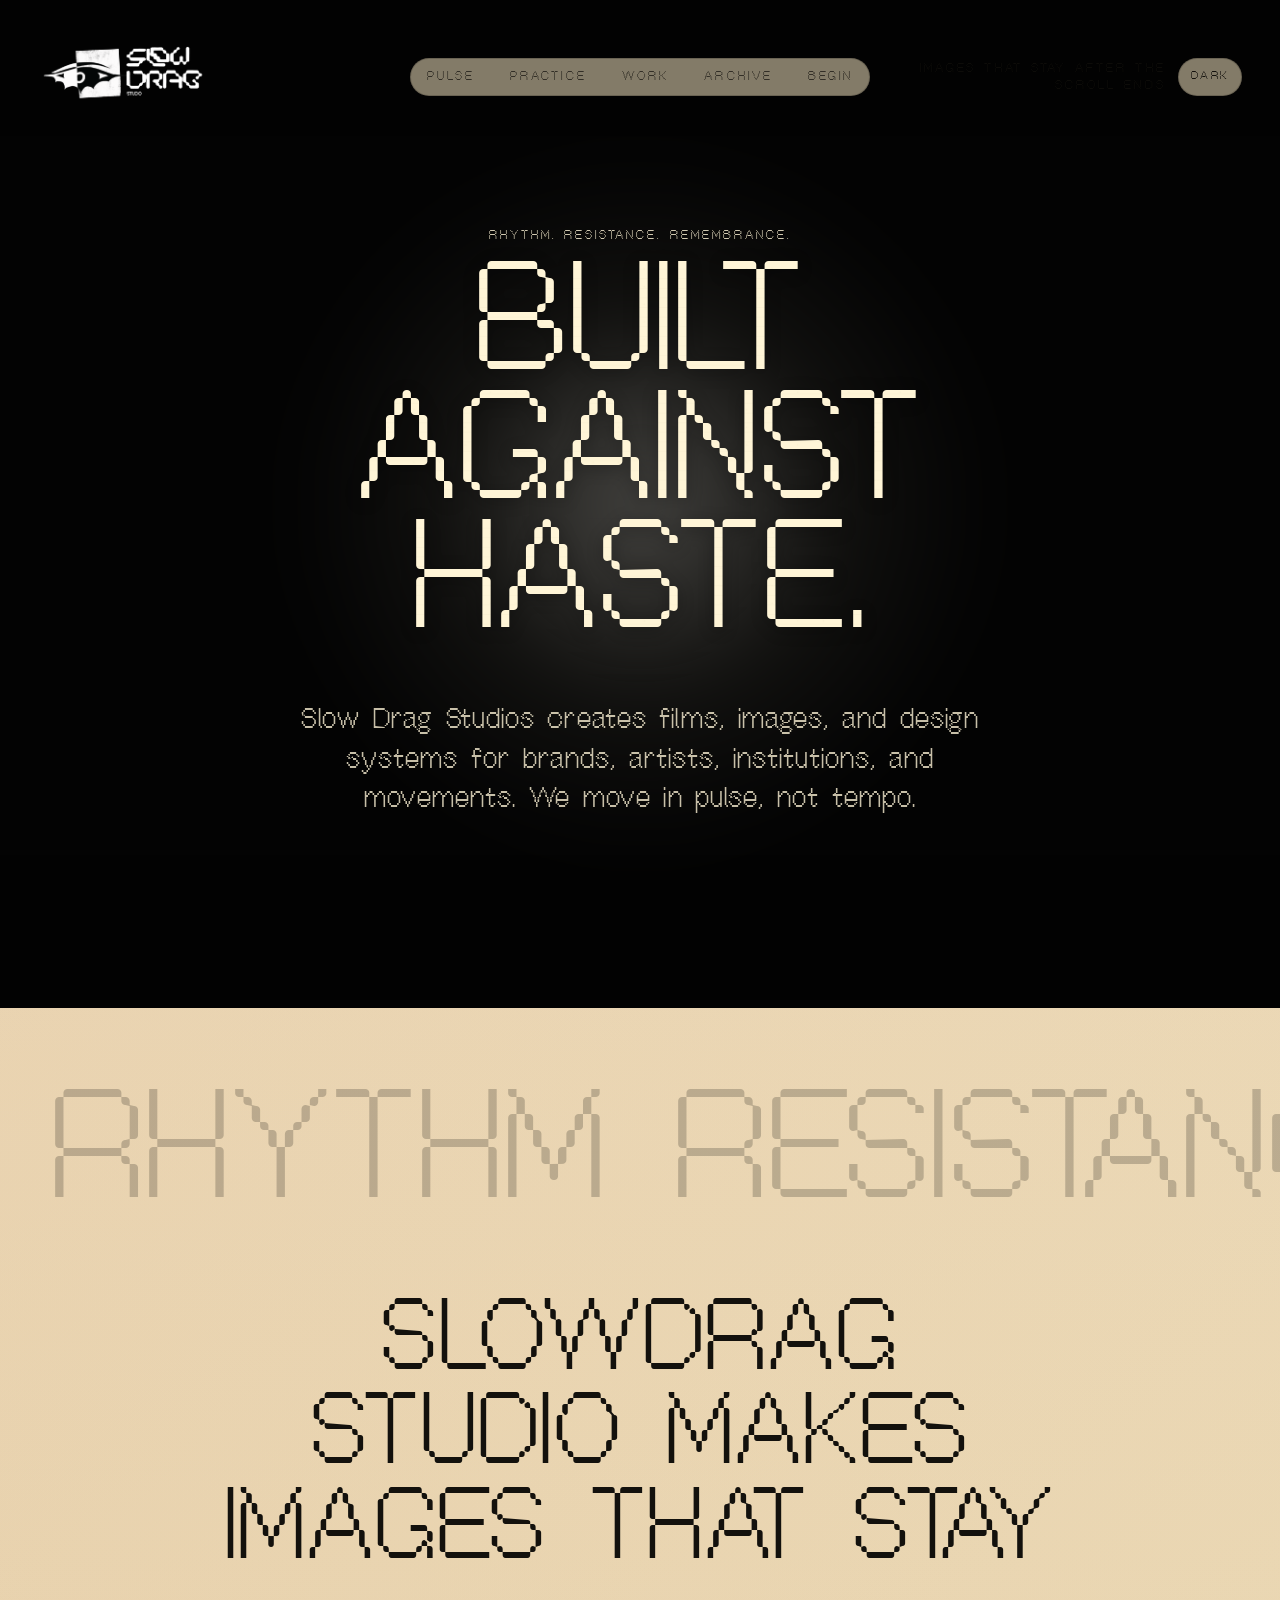
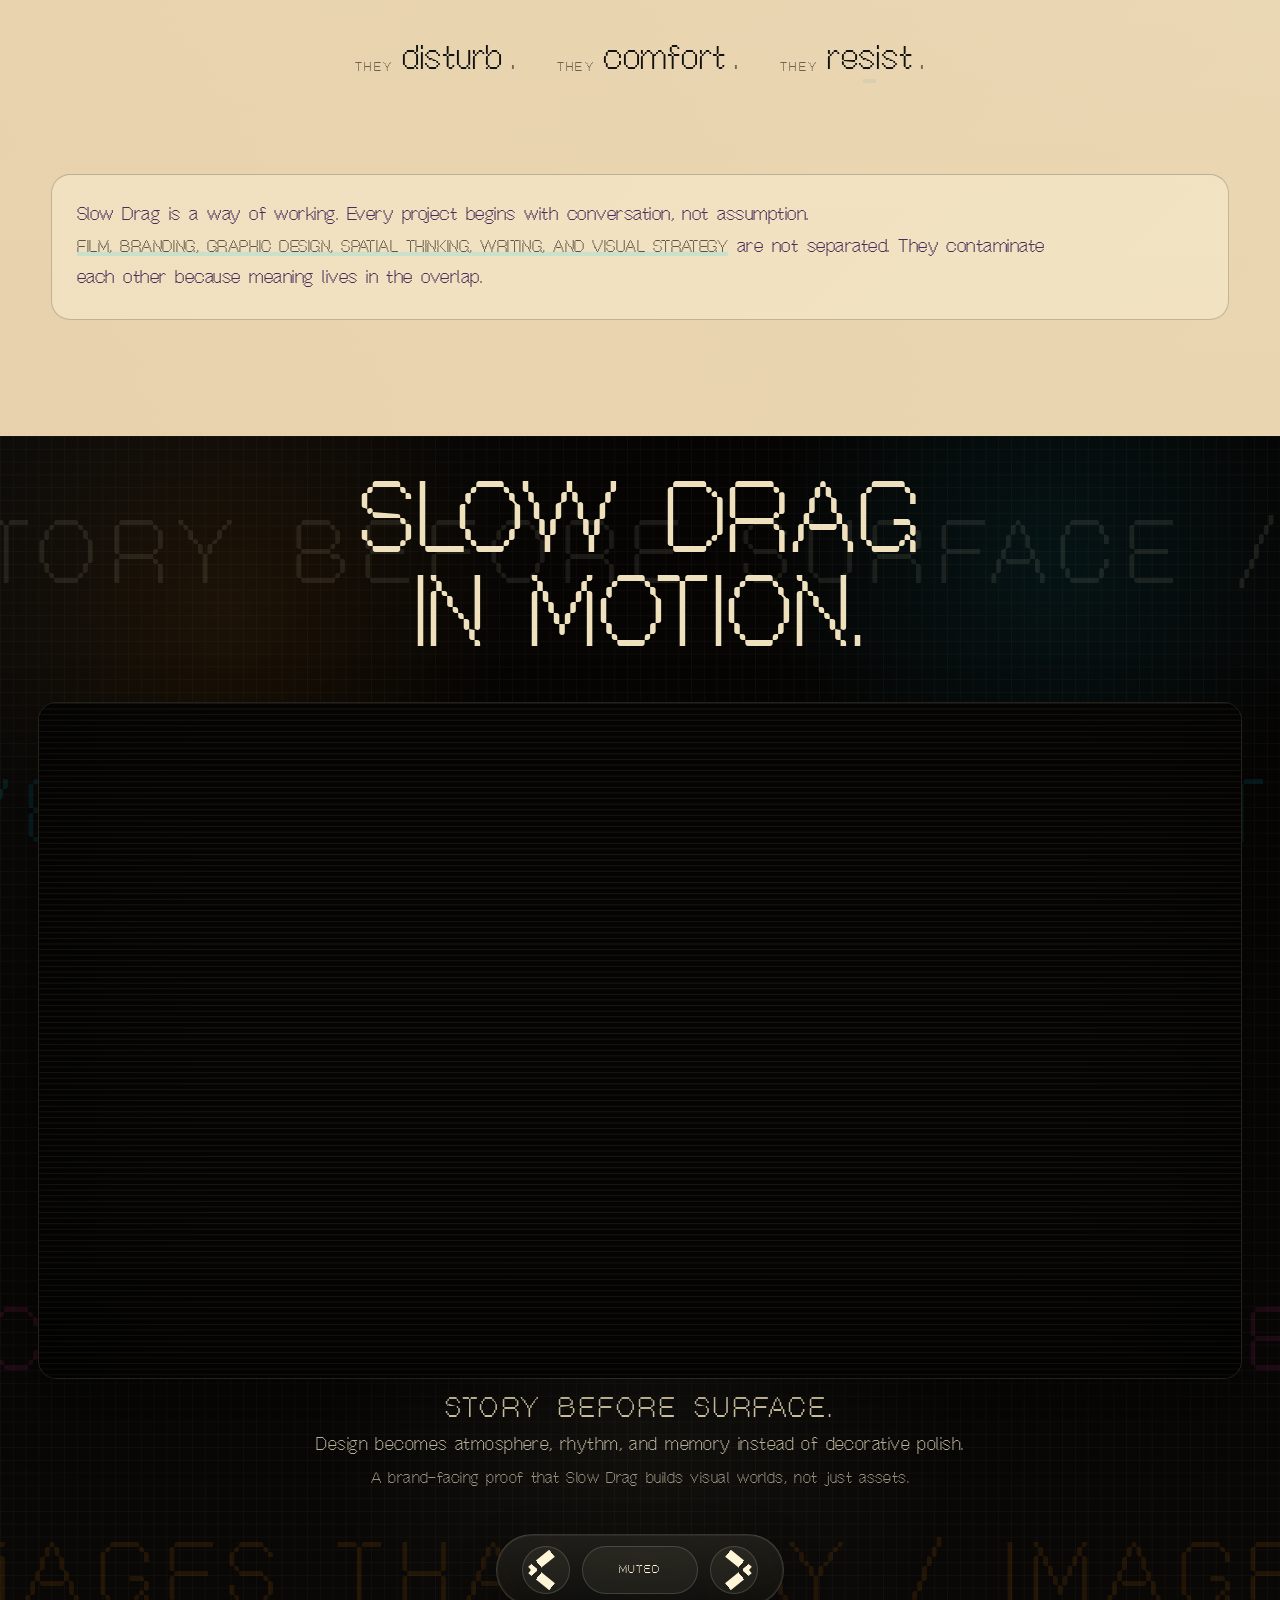
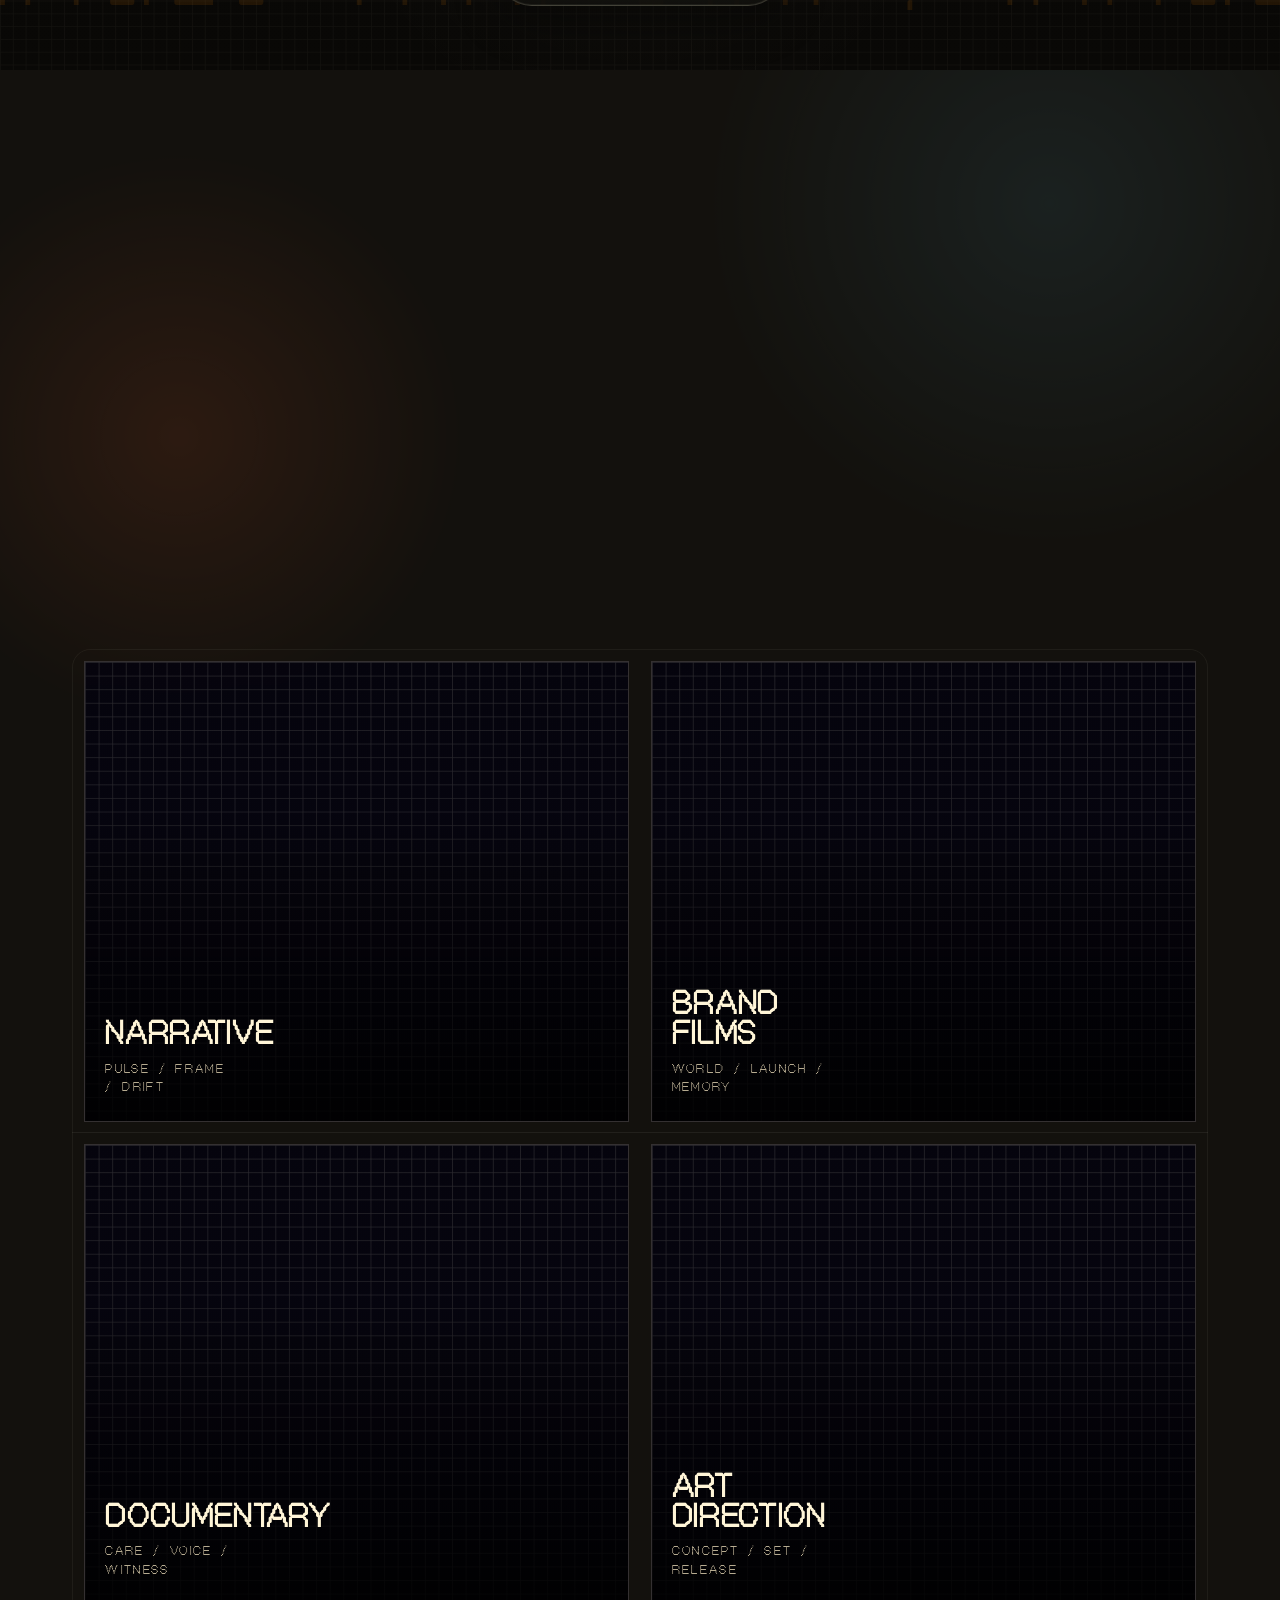
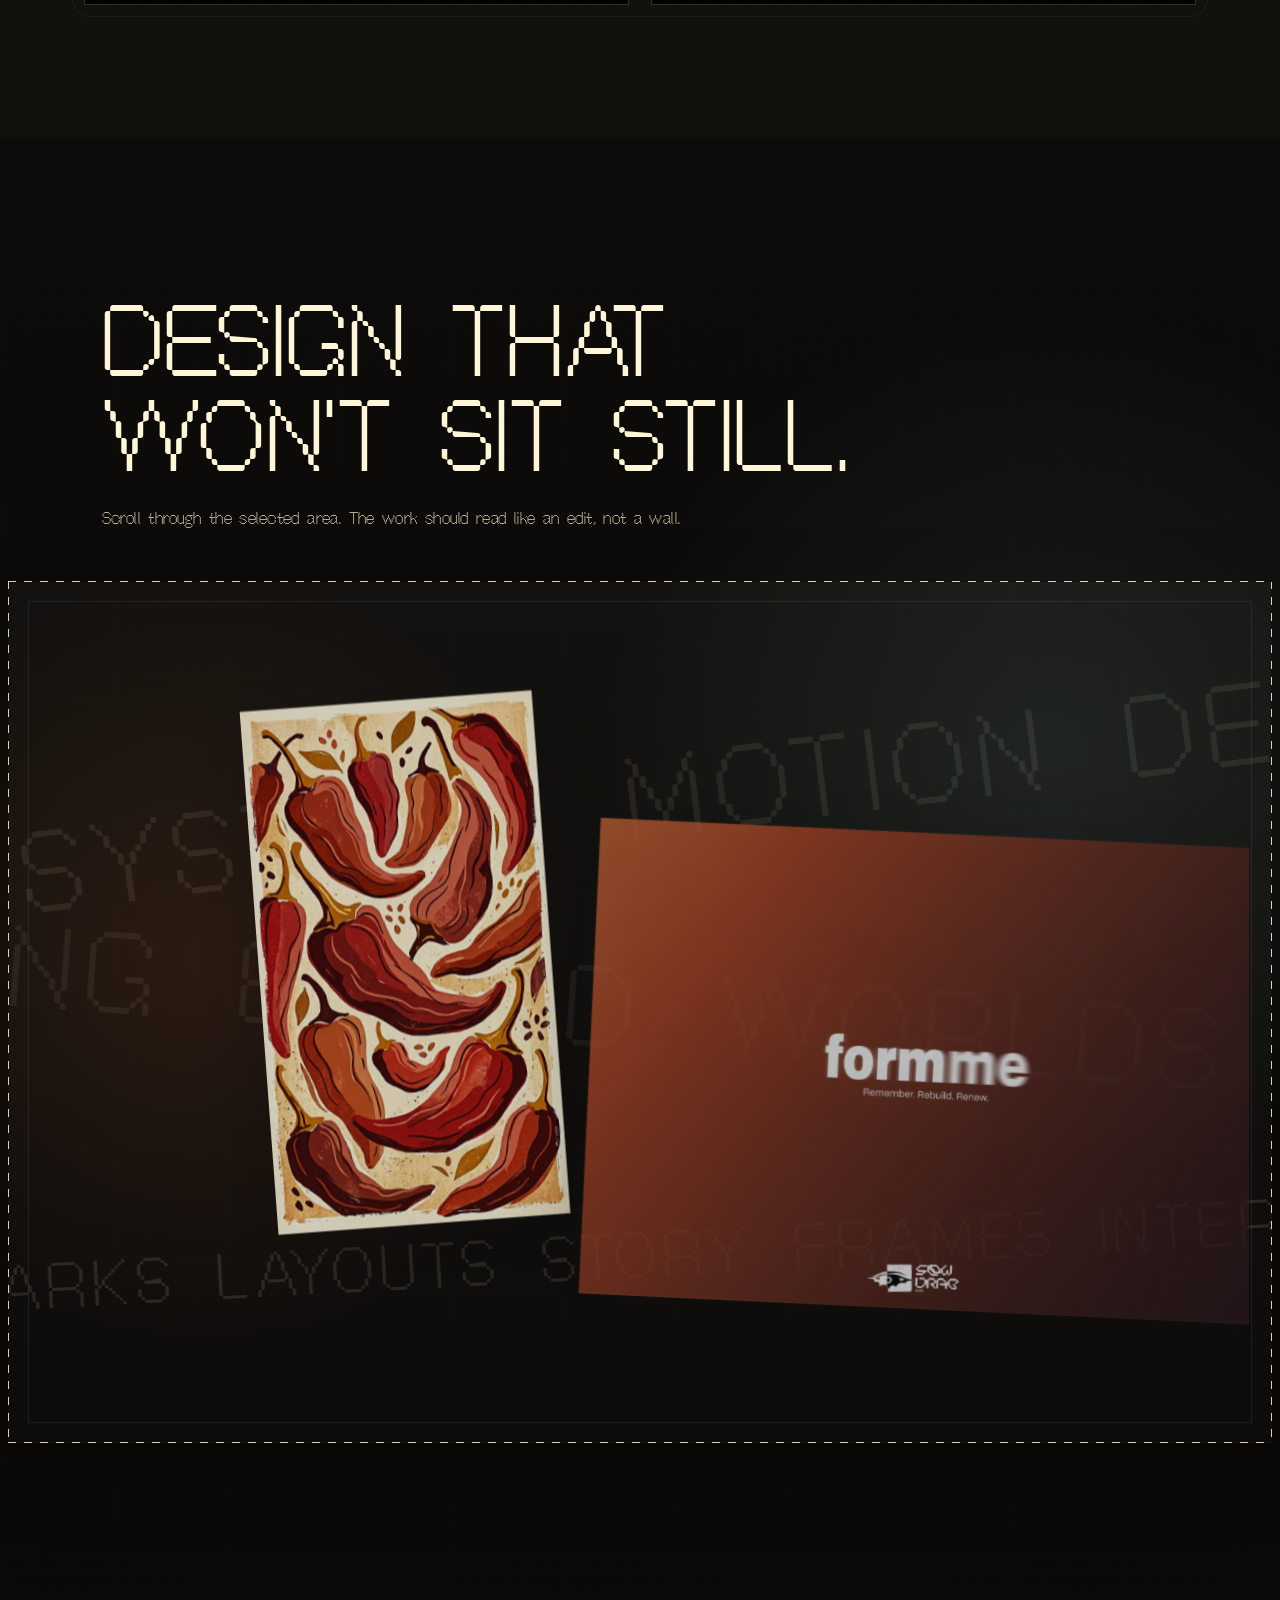
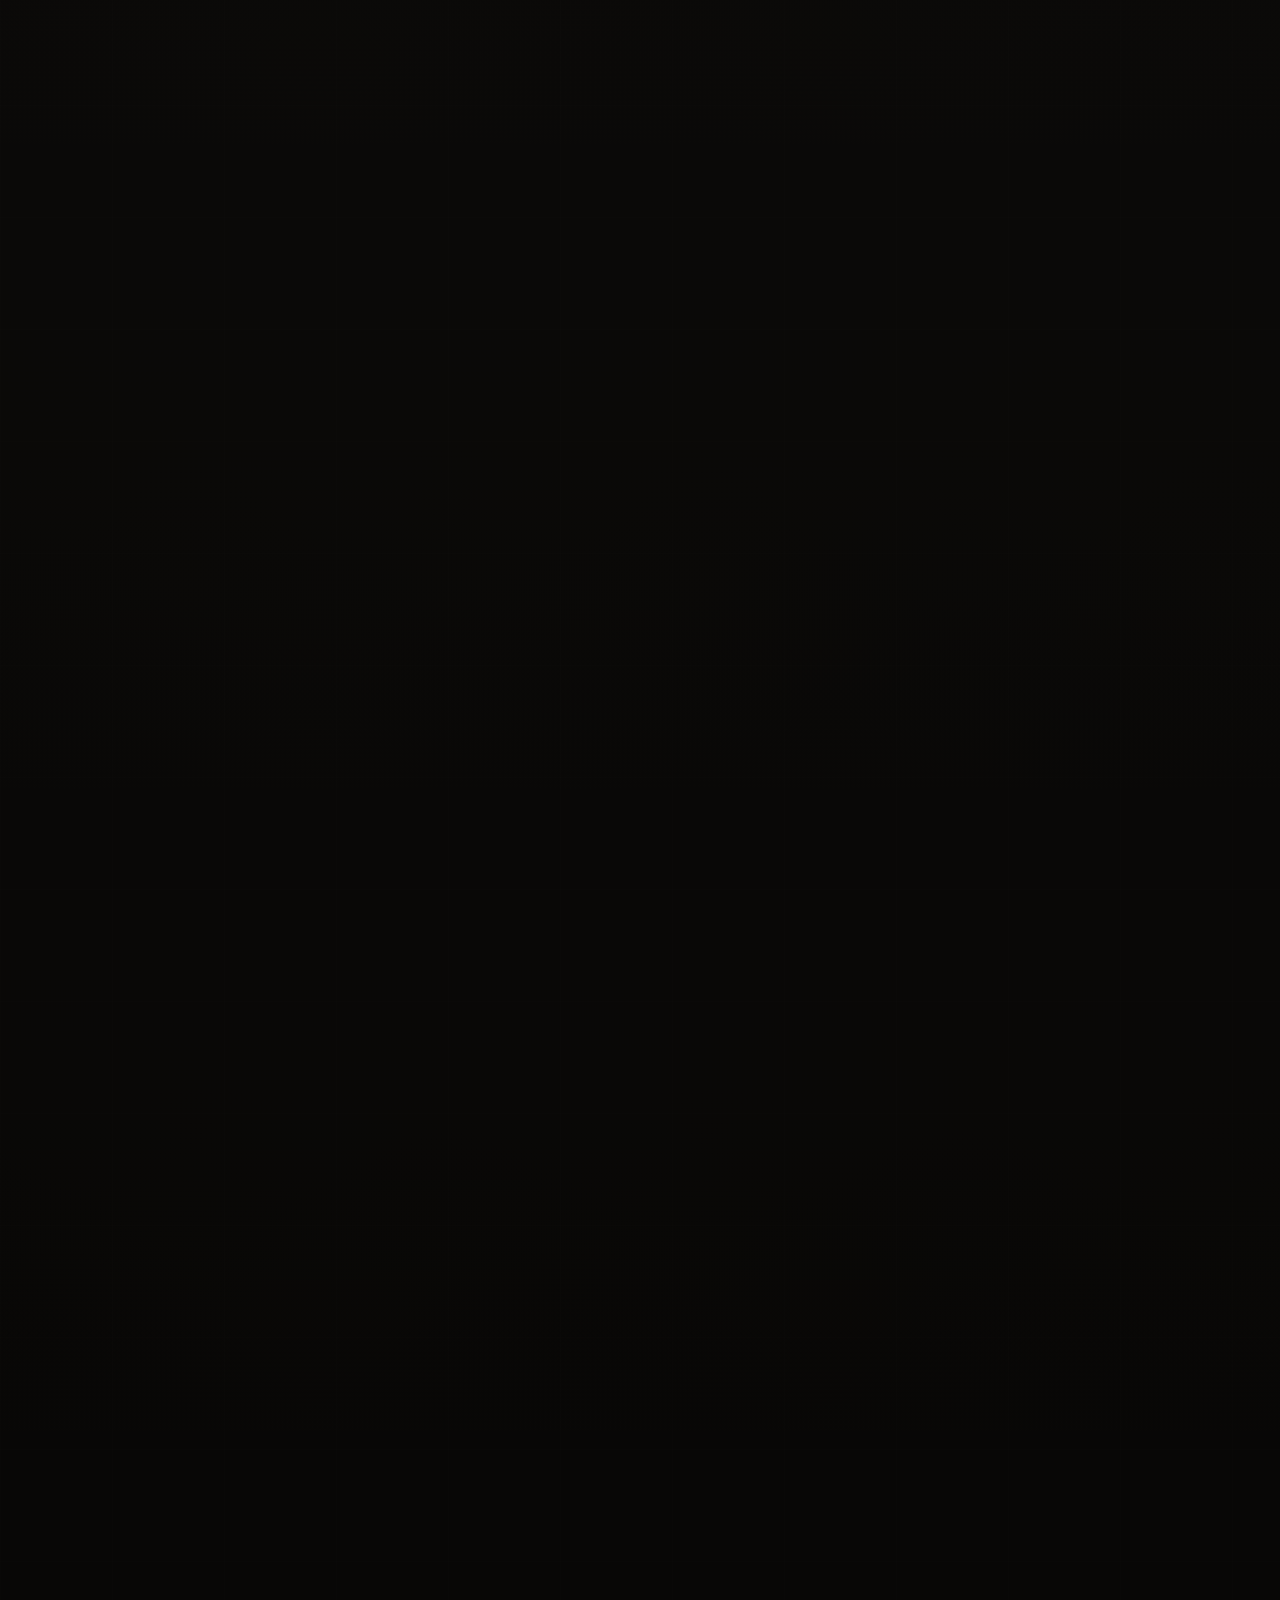
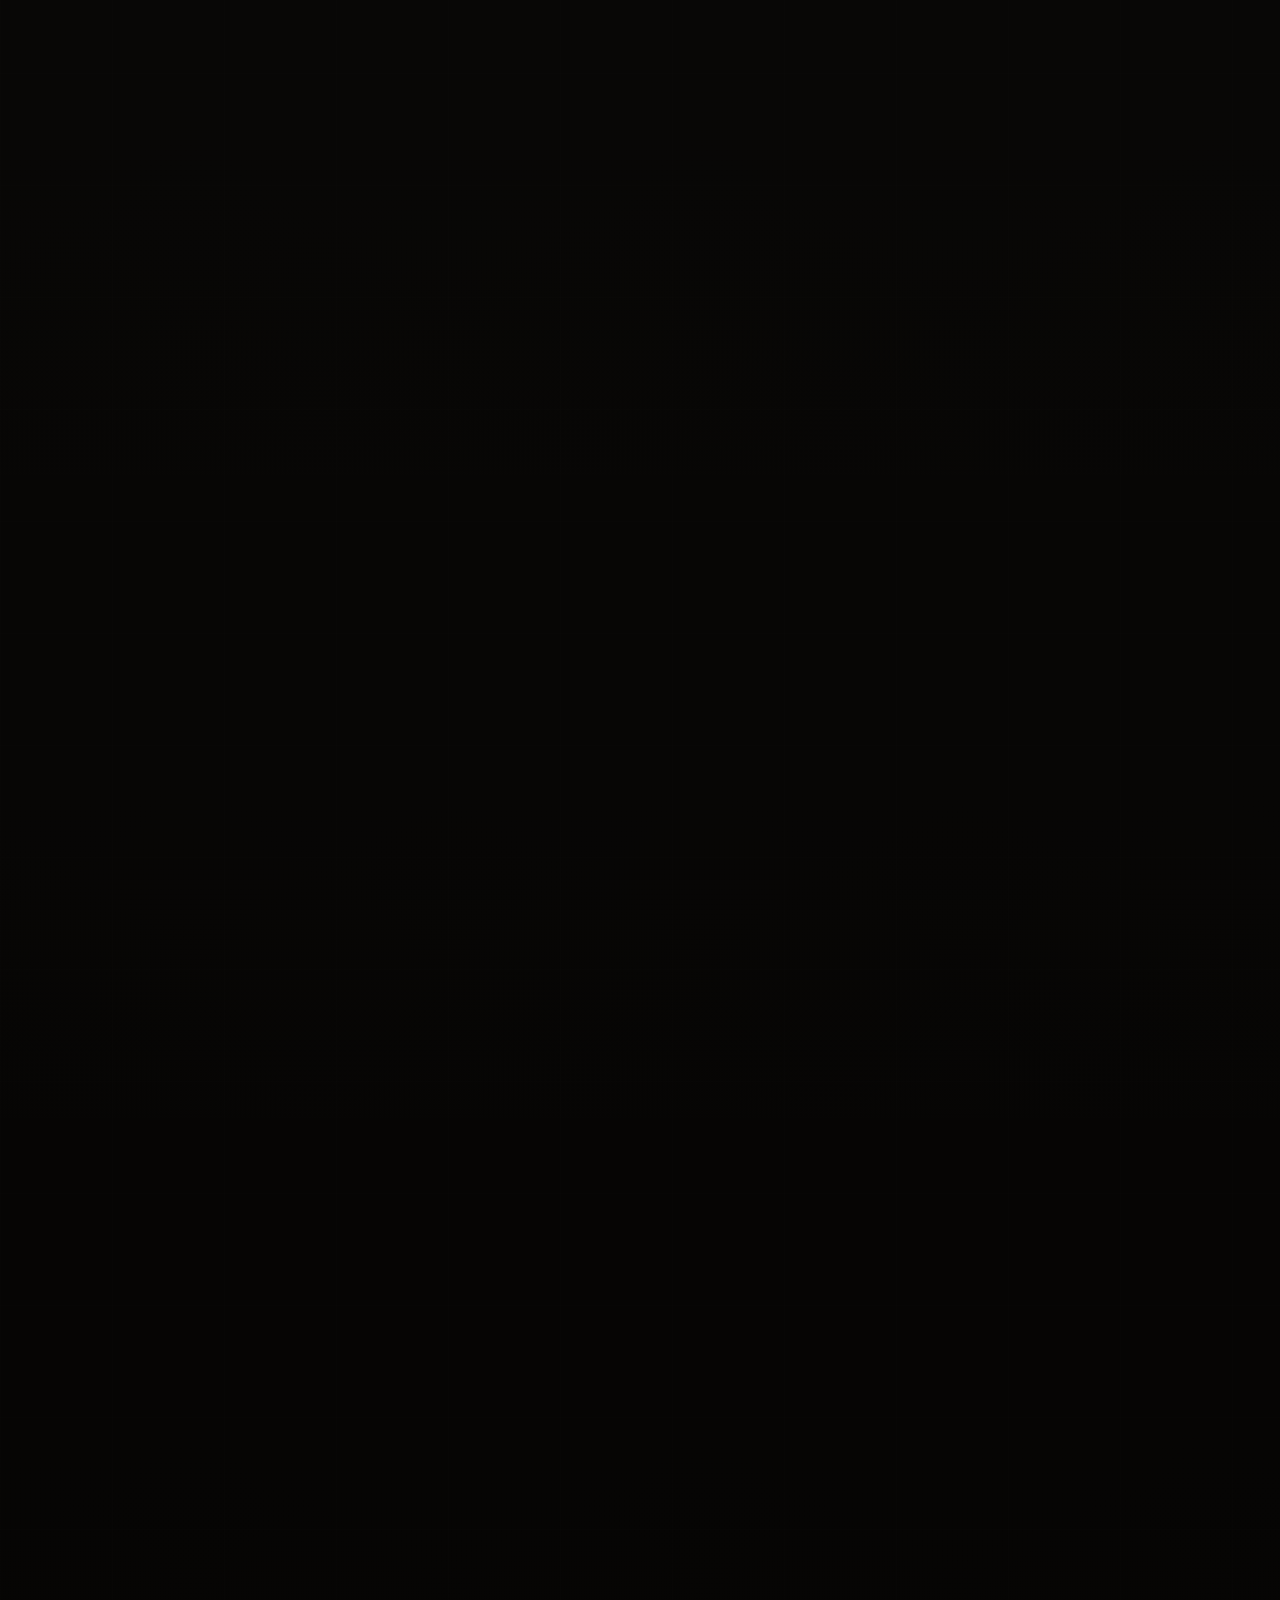
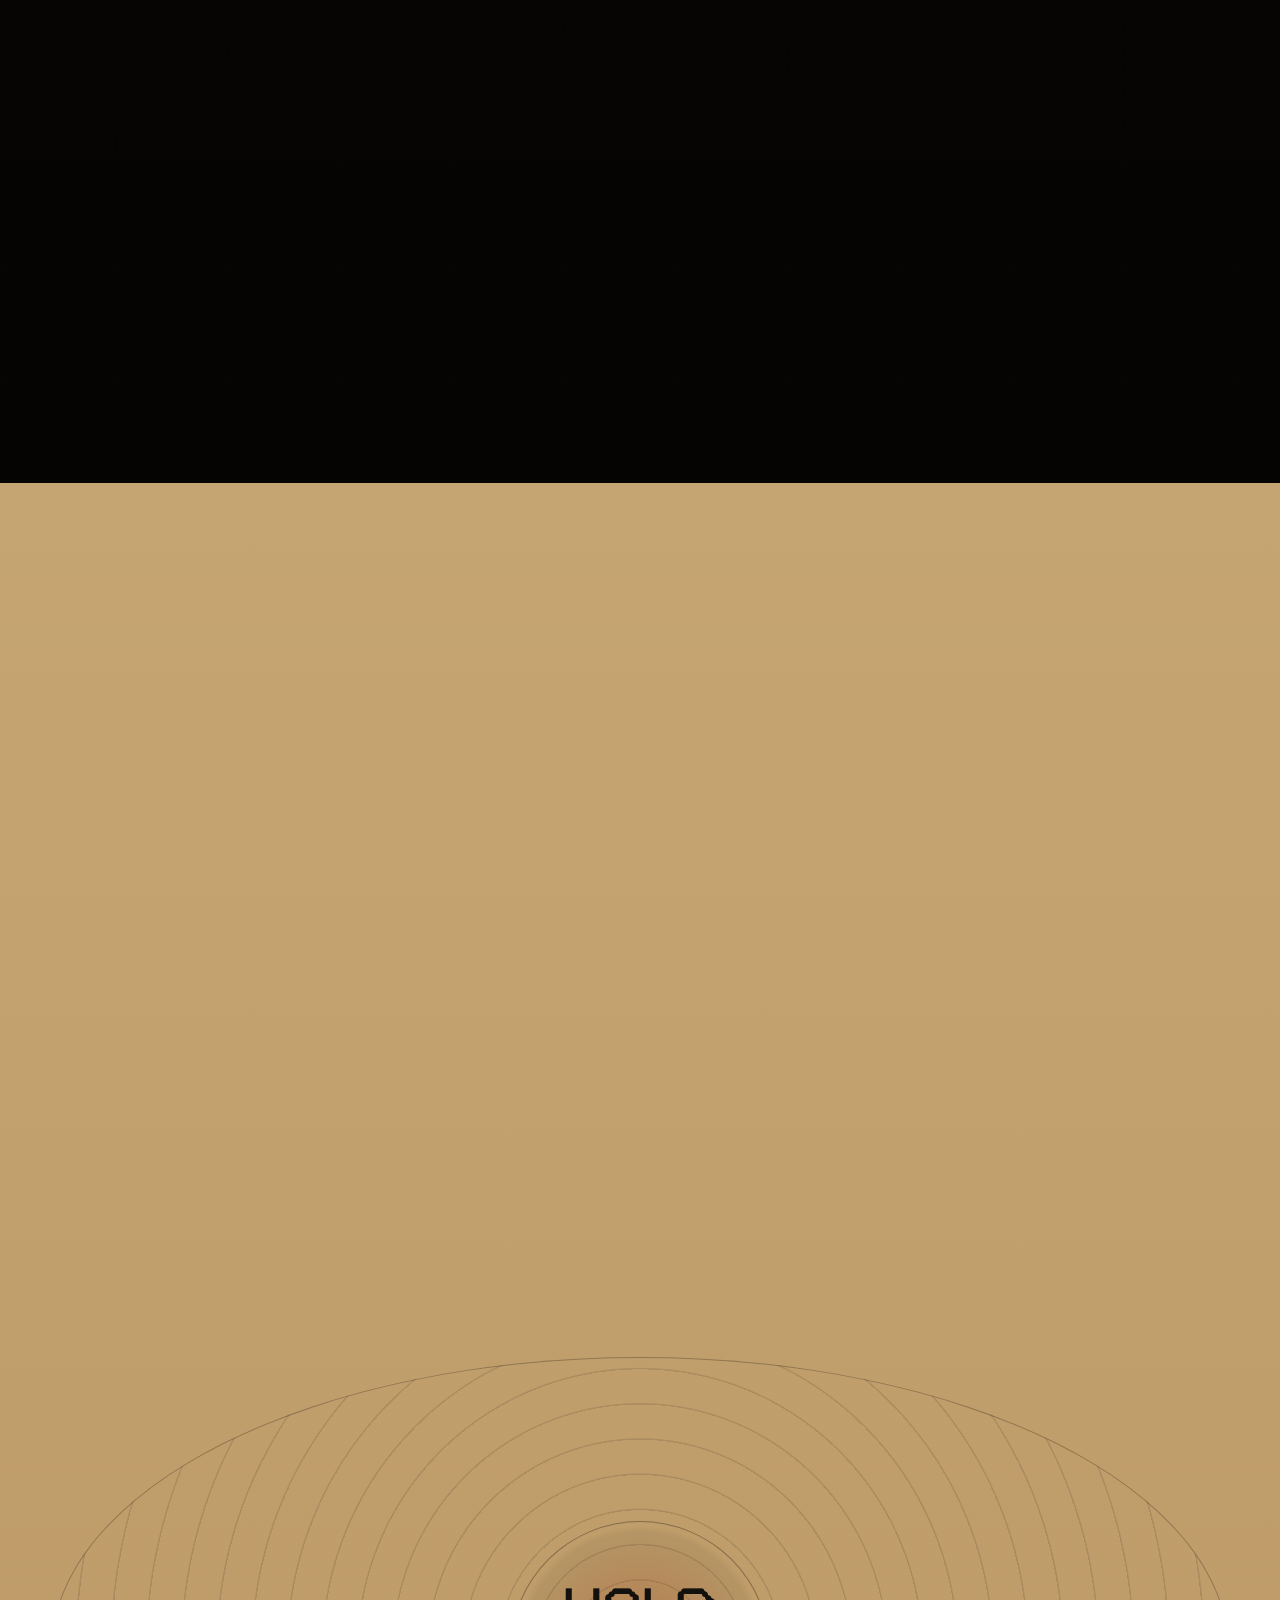
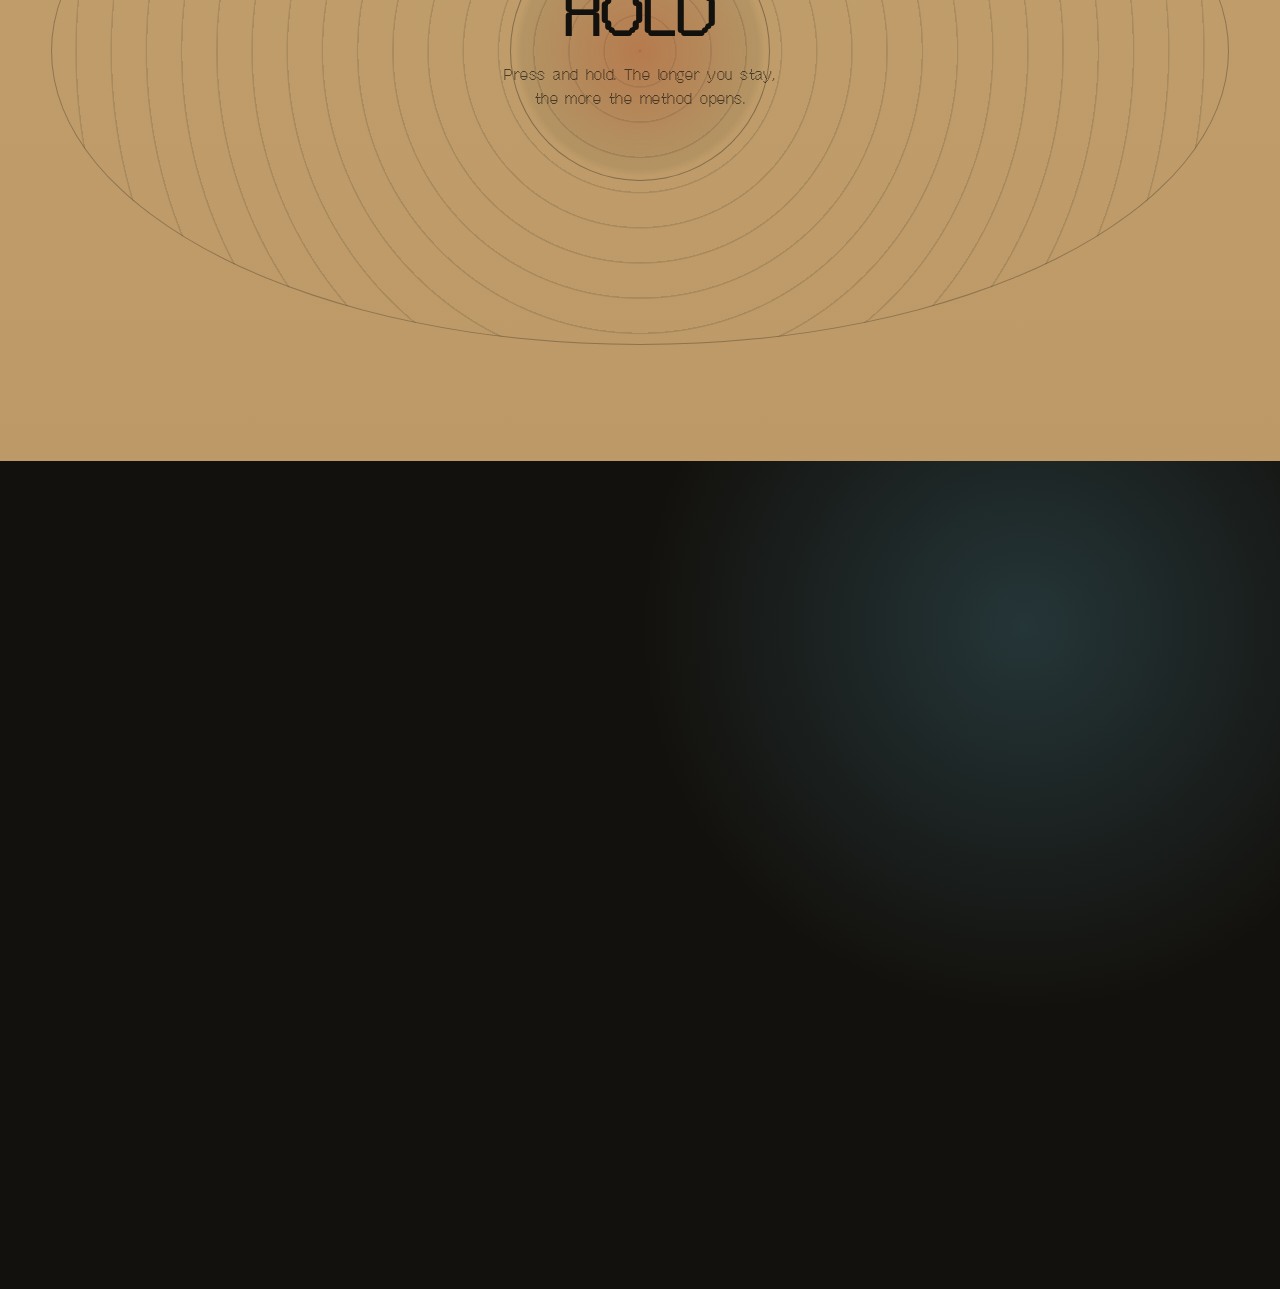
==== commit b68fbaf1: "Update Slowdrag page share metadata" ====
--- a/site/index.html
+++ b/site/index.html
@@ -3,7 +3,25 @@
   <head>
     <meta charset="utf-8" />
     <meta name="viewport" content="width=device-width, initial-scale=1" />
-    <title>Slow Drag Studios - Pulse Archive v1</title>
+    <title>Slowdrag Studio</title>
+    <meta name="title" content="Slowdrag Studio" />
+    <meta
+      name="description"
+      content="Slowdrag Studio creates films, images, and design systems for brands, artists, institutions, and movements."
+    />
+    <meta property="og:title" content="Slowdrag Studio" />
+    <meta
+      property="og:description"
+      content="Slowdrag Studio creates films, images, and design systems for brands, artists, institutions, and movements."
+    />
+    <meta property="og:type" content="website" />
+    <meta property="og:site_name" content="Slowdrag Studio" />
+    <meta property="og:url" content="https://slowdragstudio.com/" />
+    <meta name="twitter:title" content="Slowdrag Studio" />
+    <meta
+      name="twitter:description"
+      content="Slowdrag Studio creates films, images, and design systems for brands, artists, institutions, and movements."
+    />
     <script>
       if ("scrollRestoration" in history) {
         history.scrollRestoration = "manual";
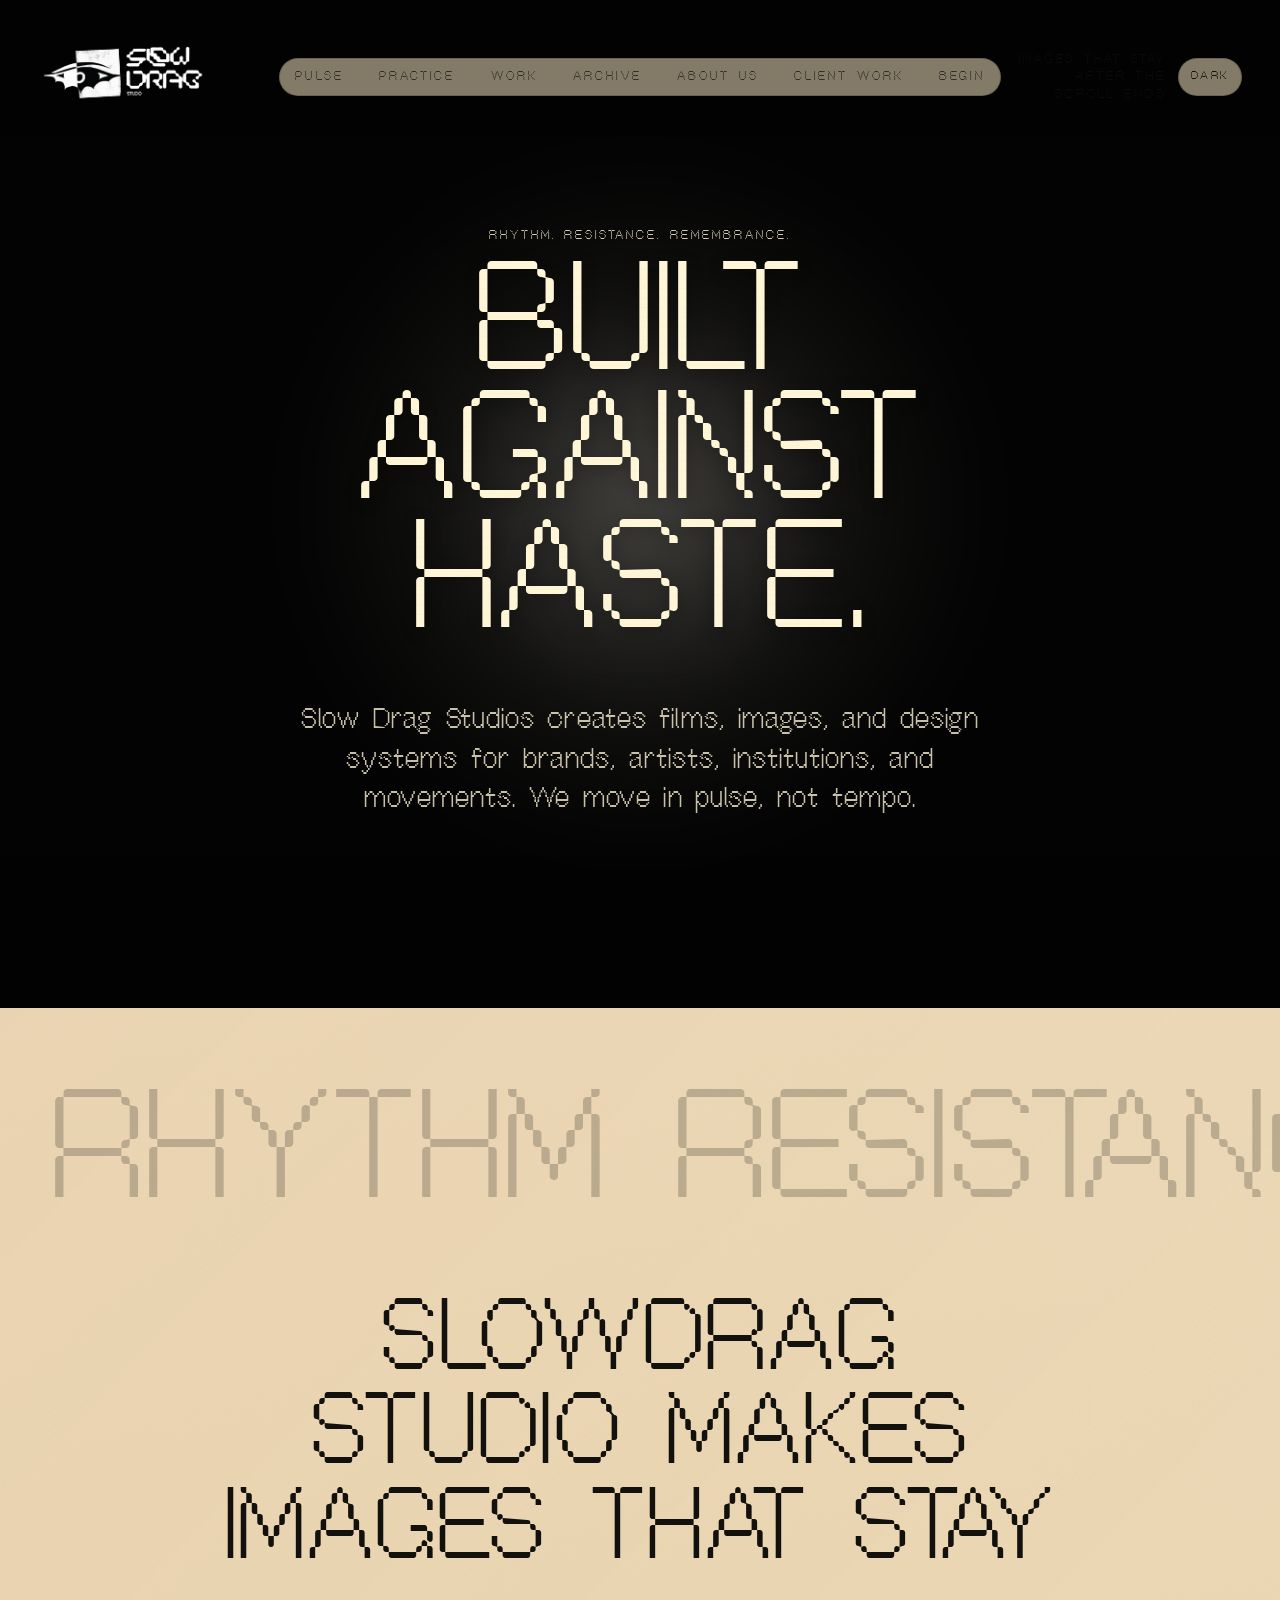
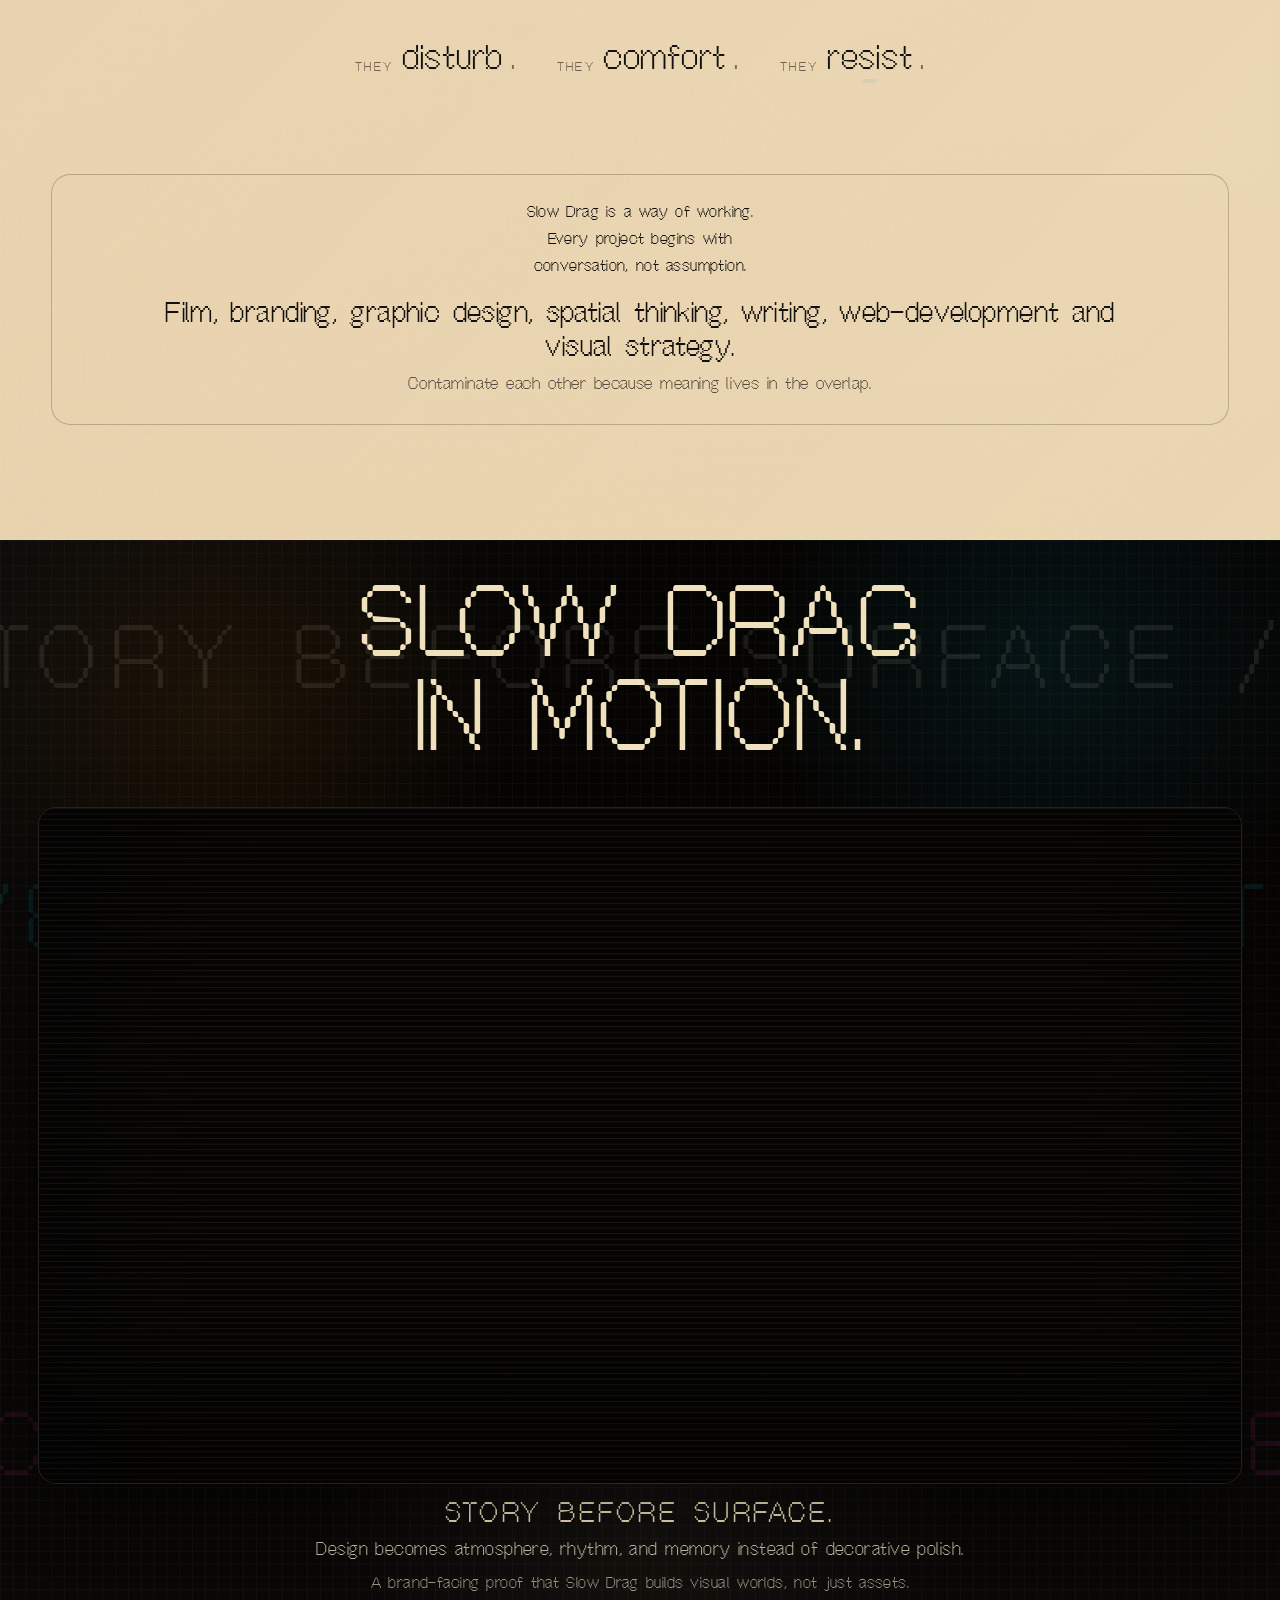
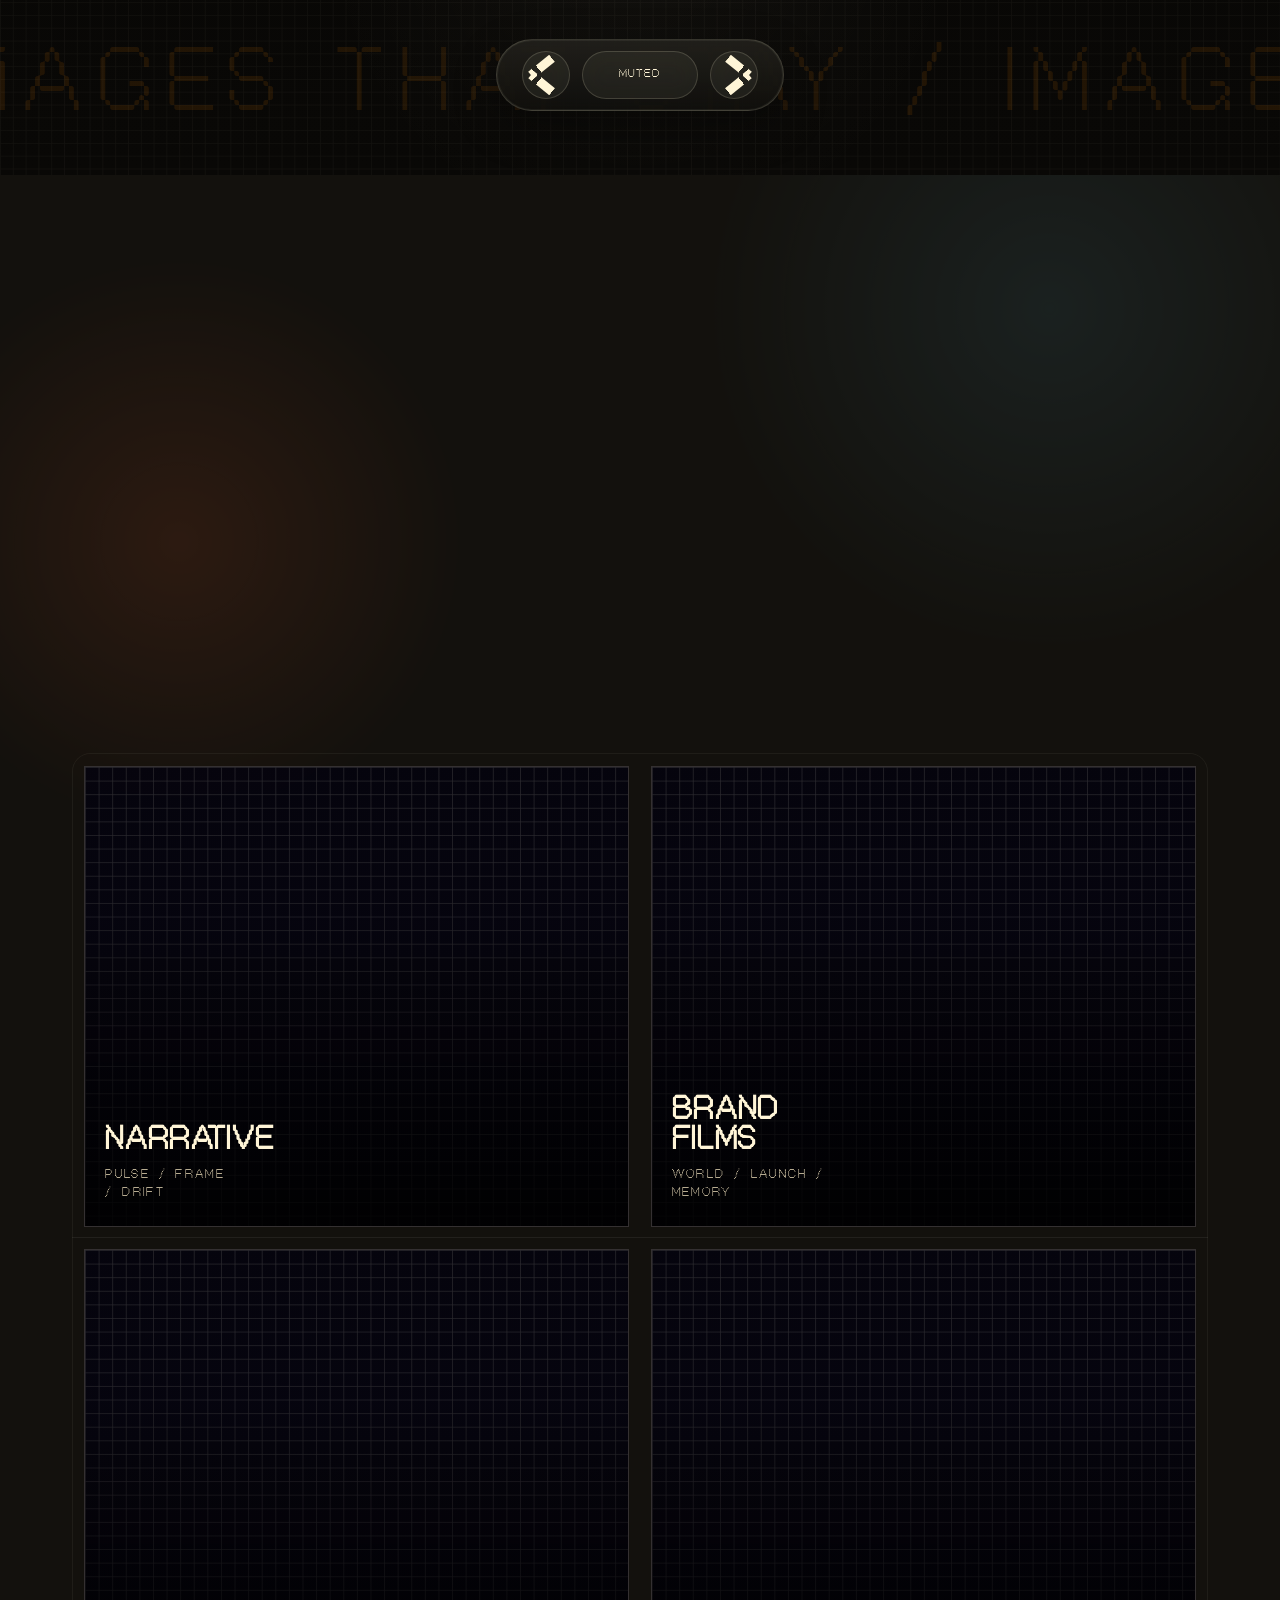
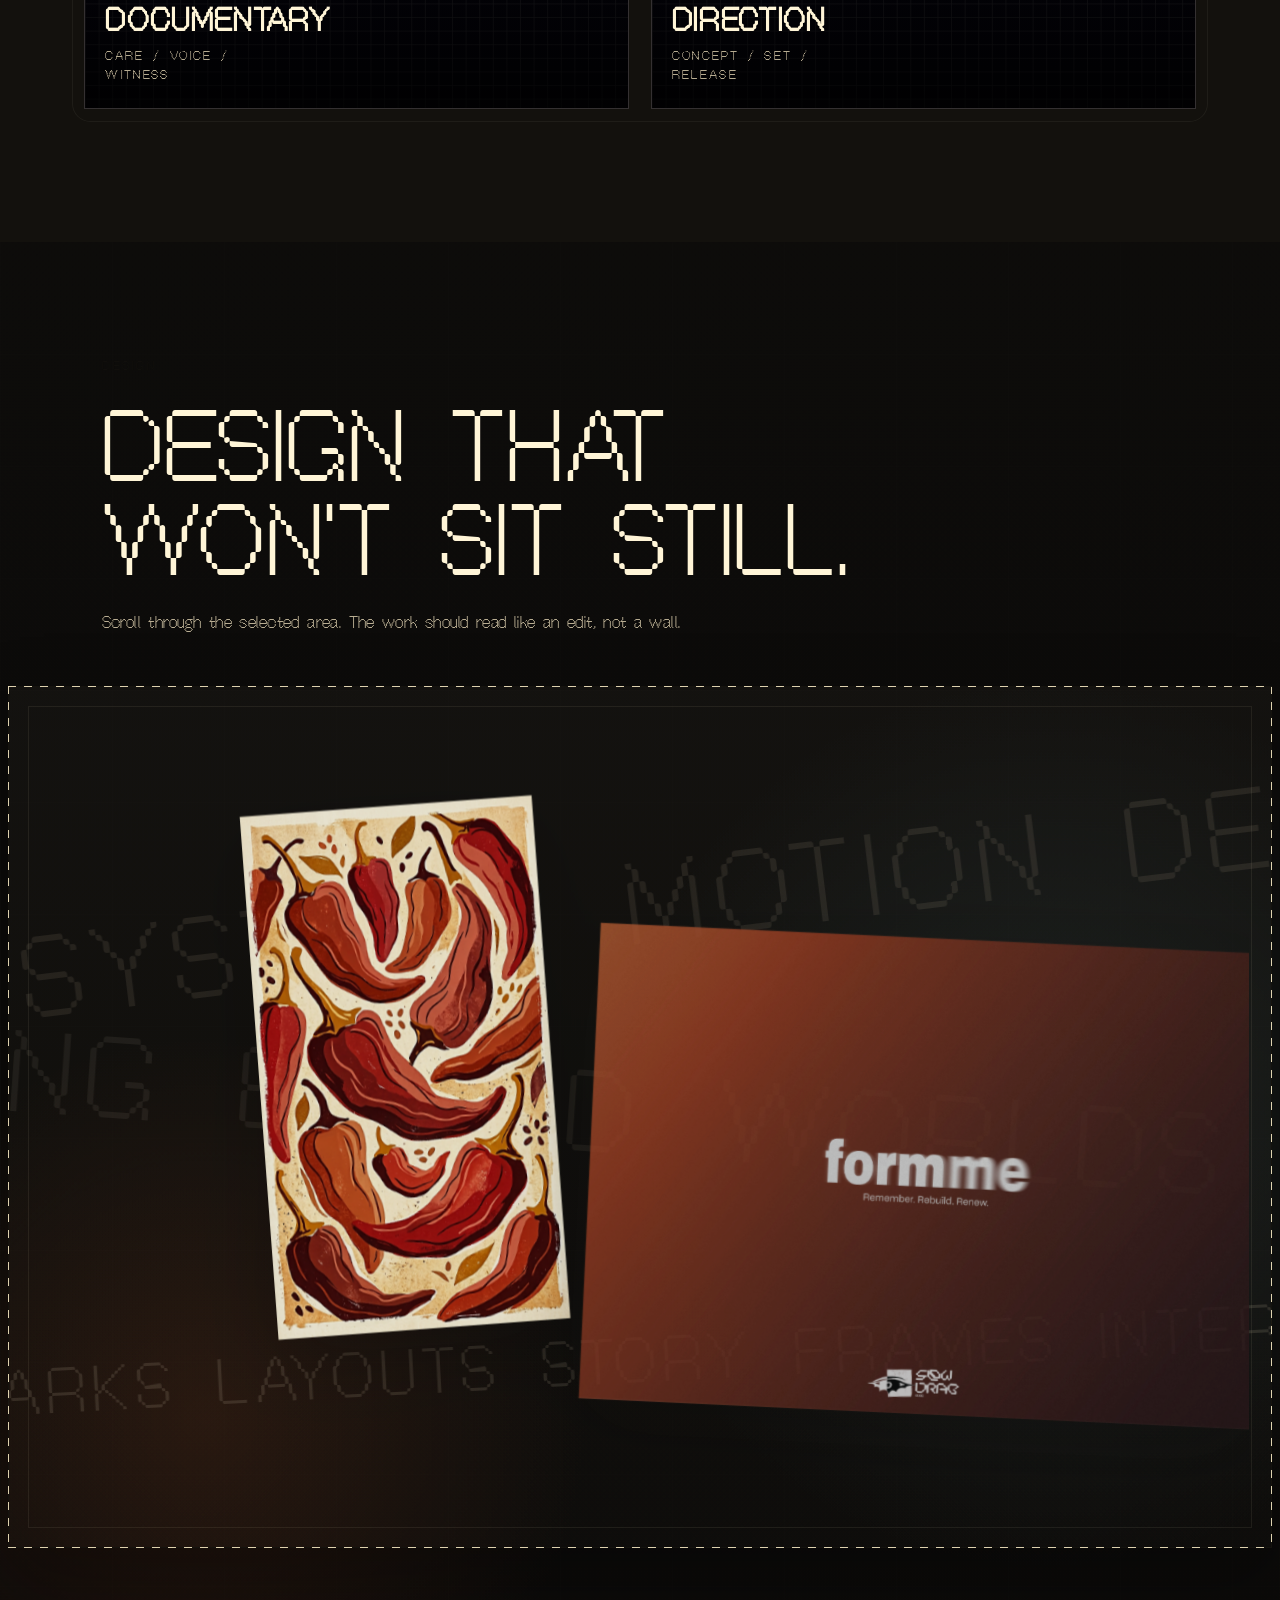
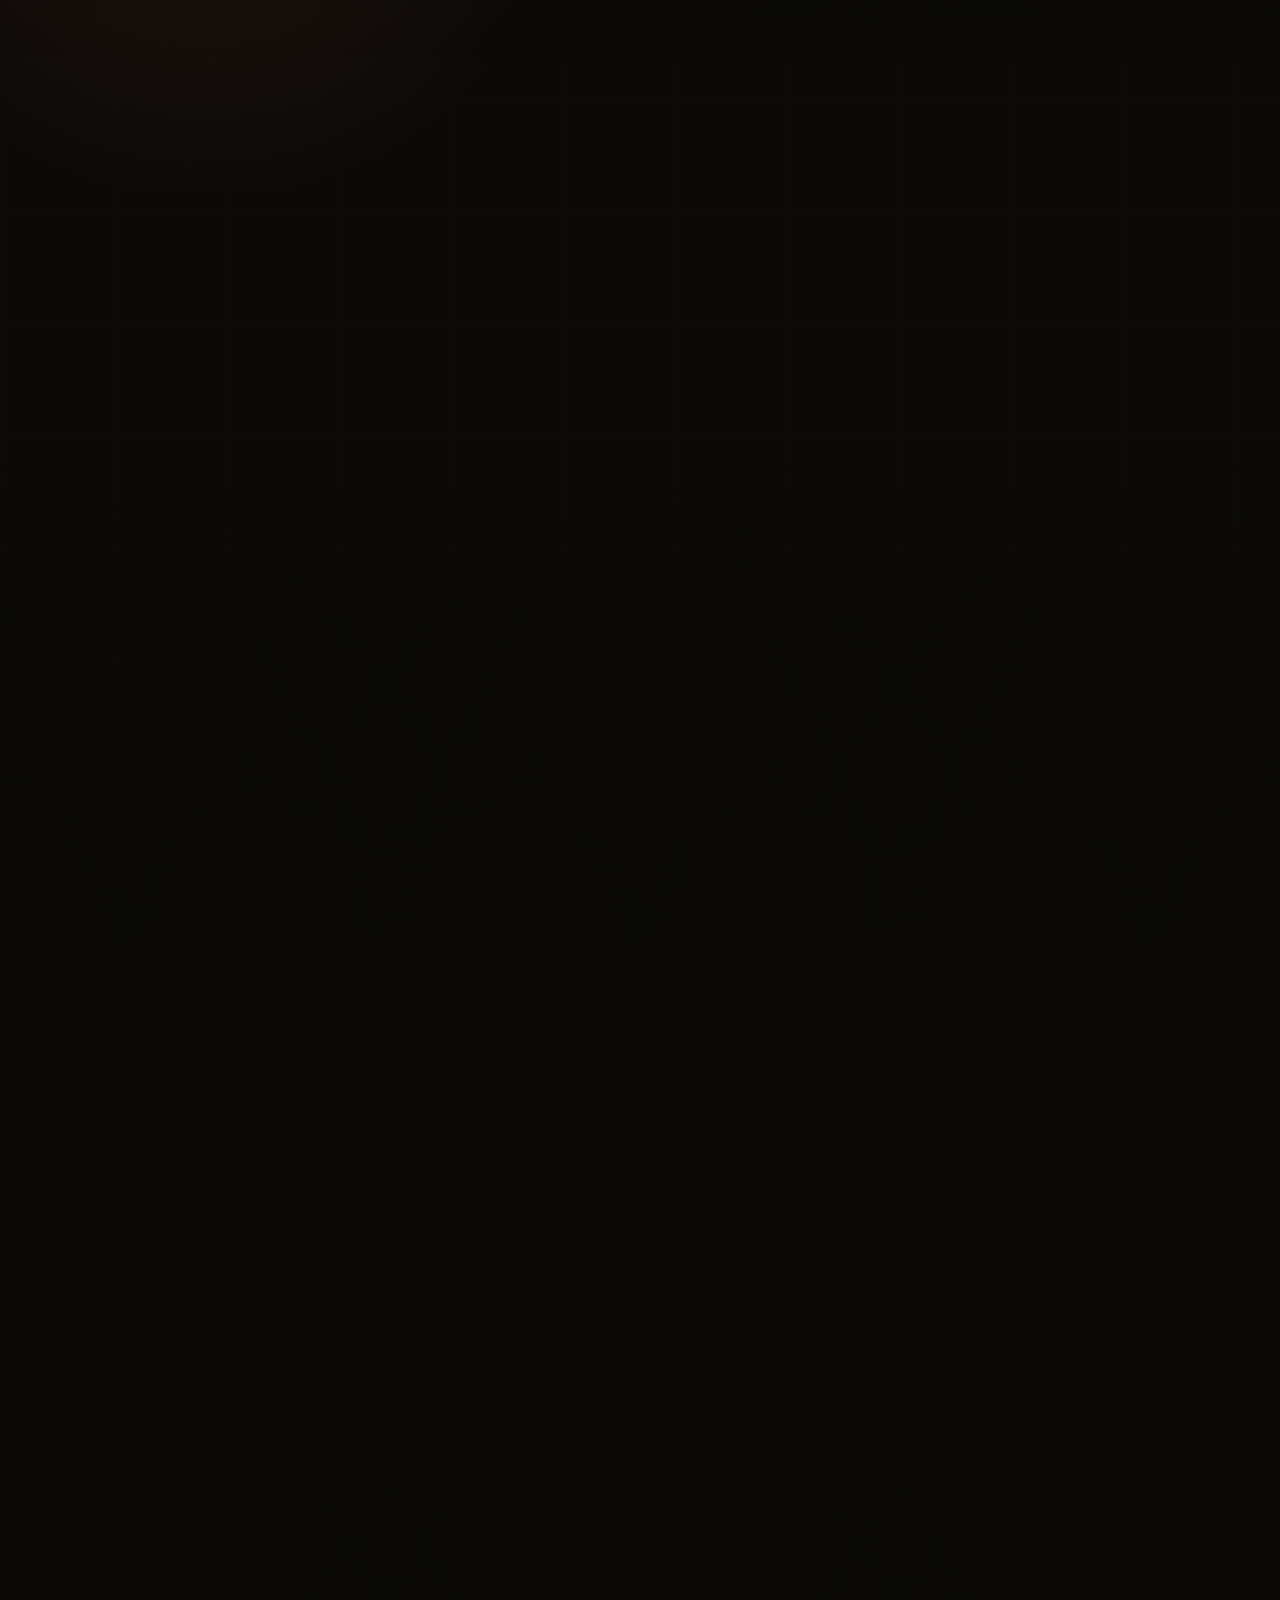
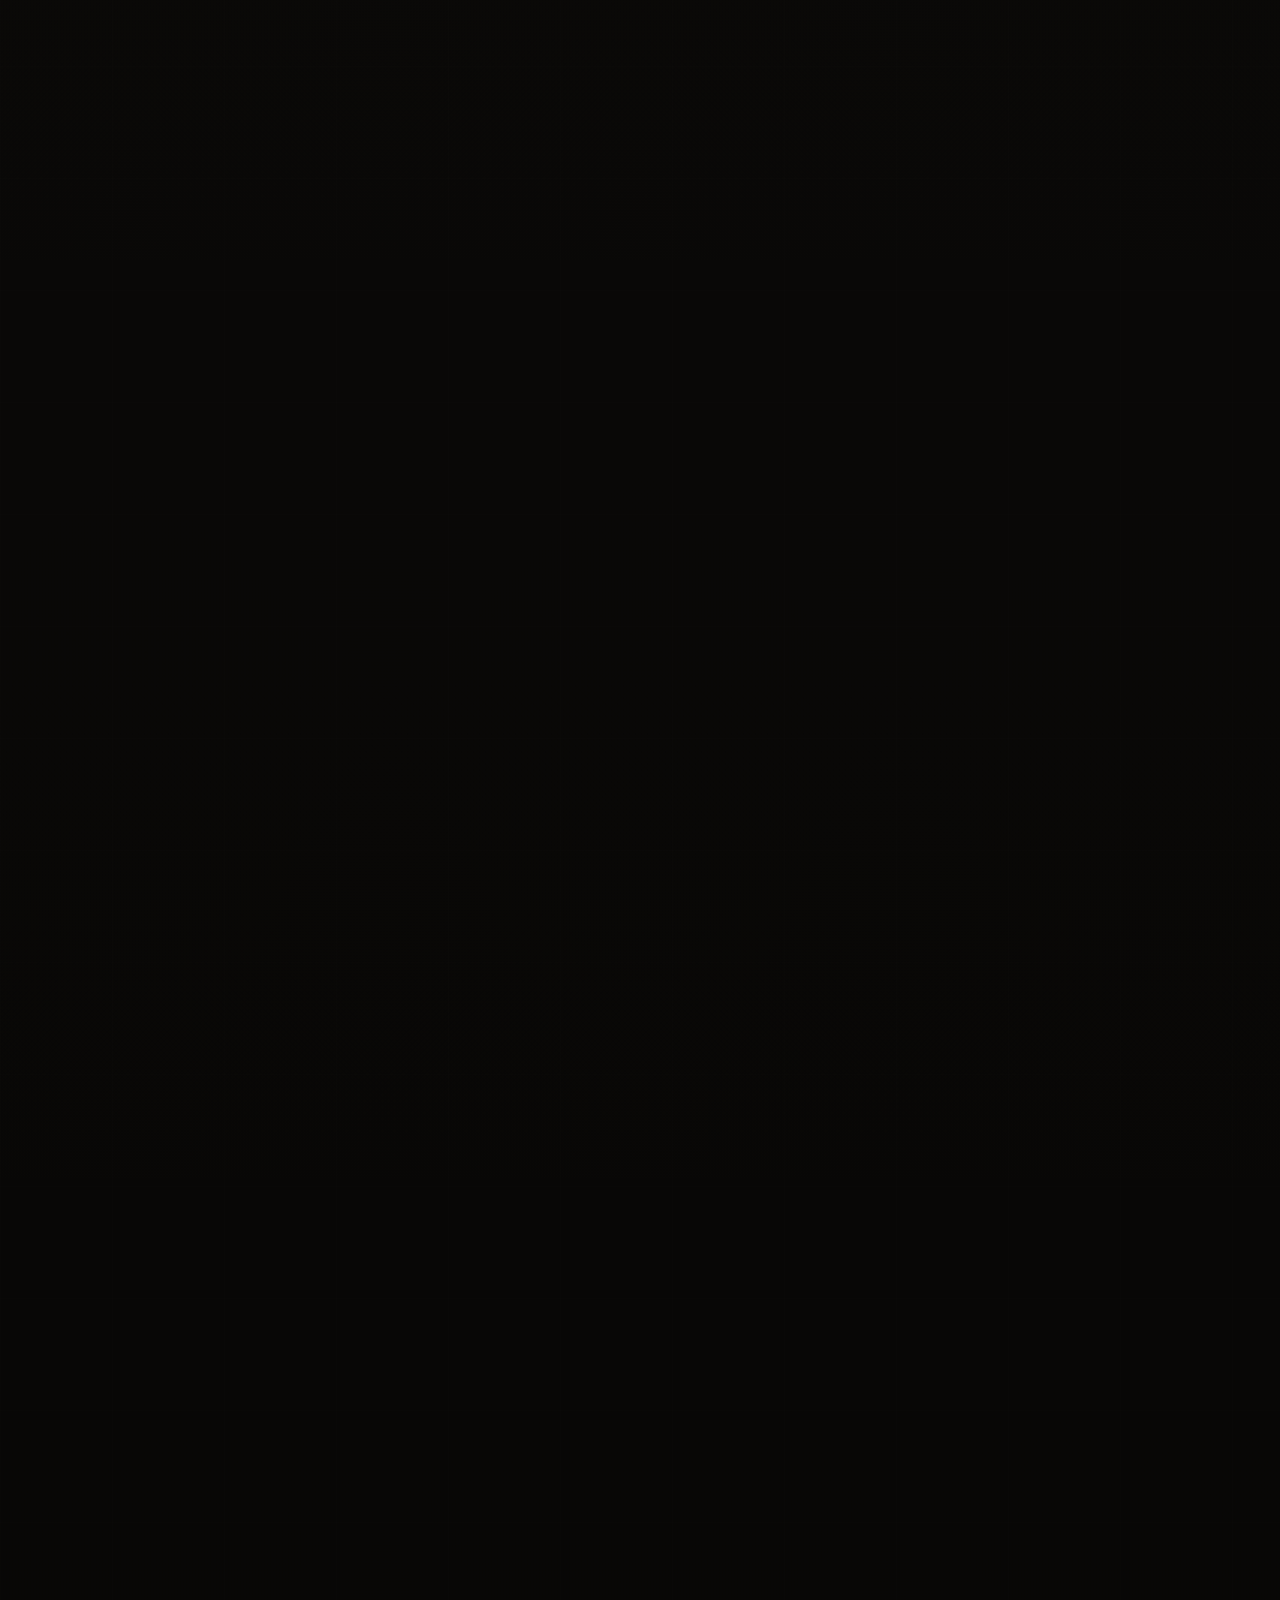
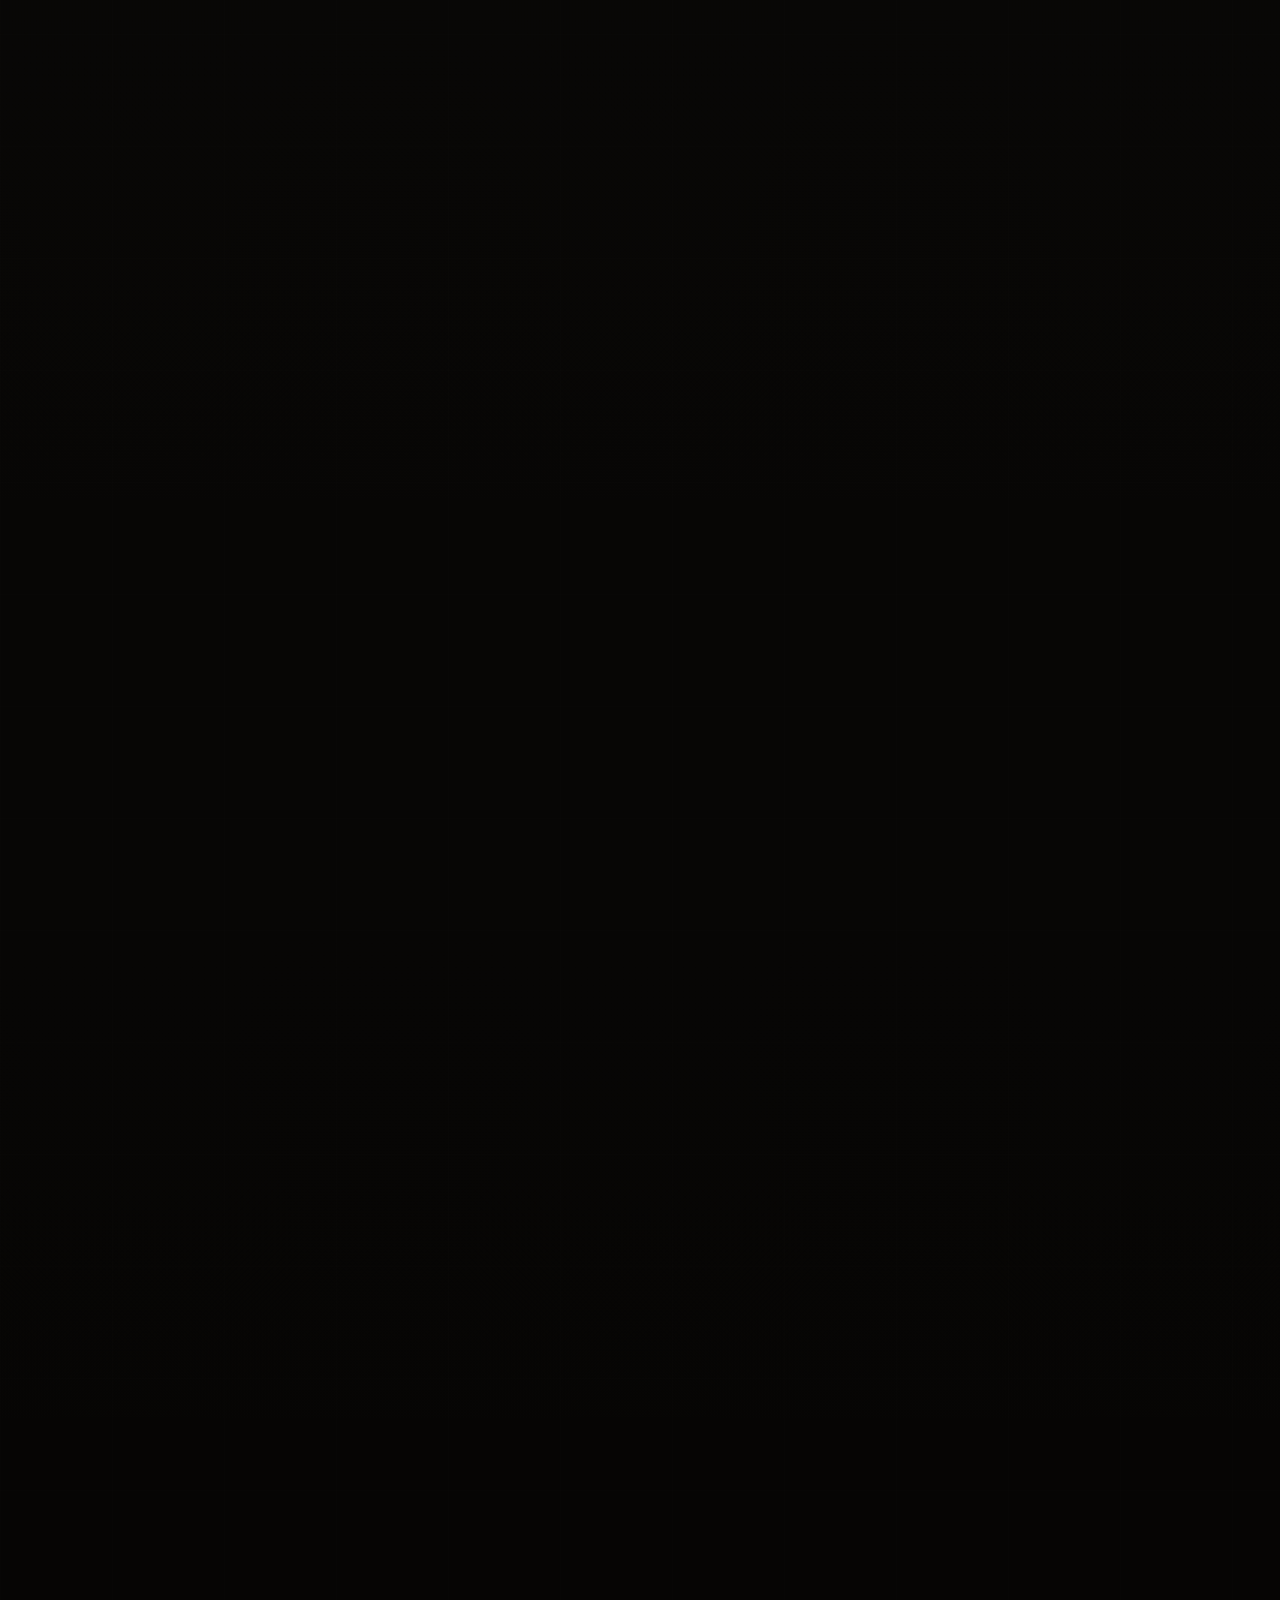
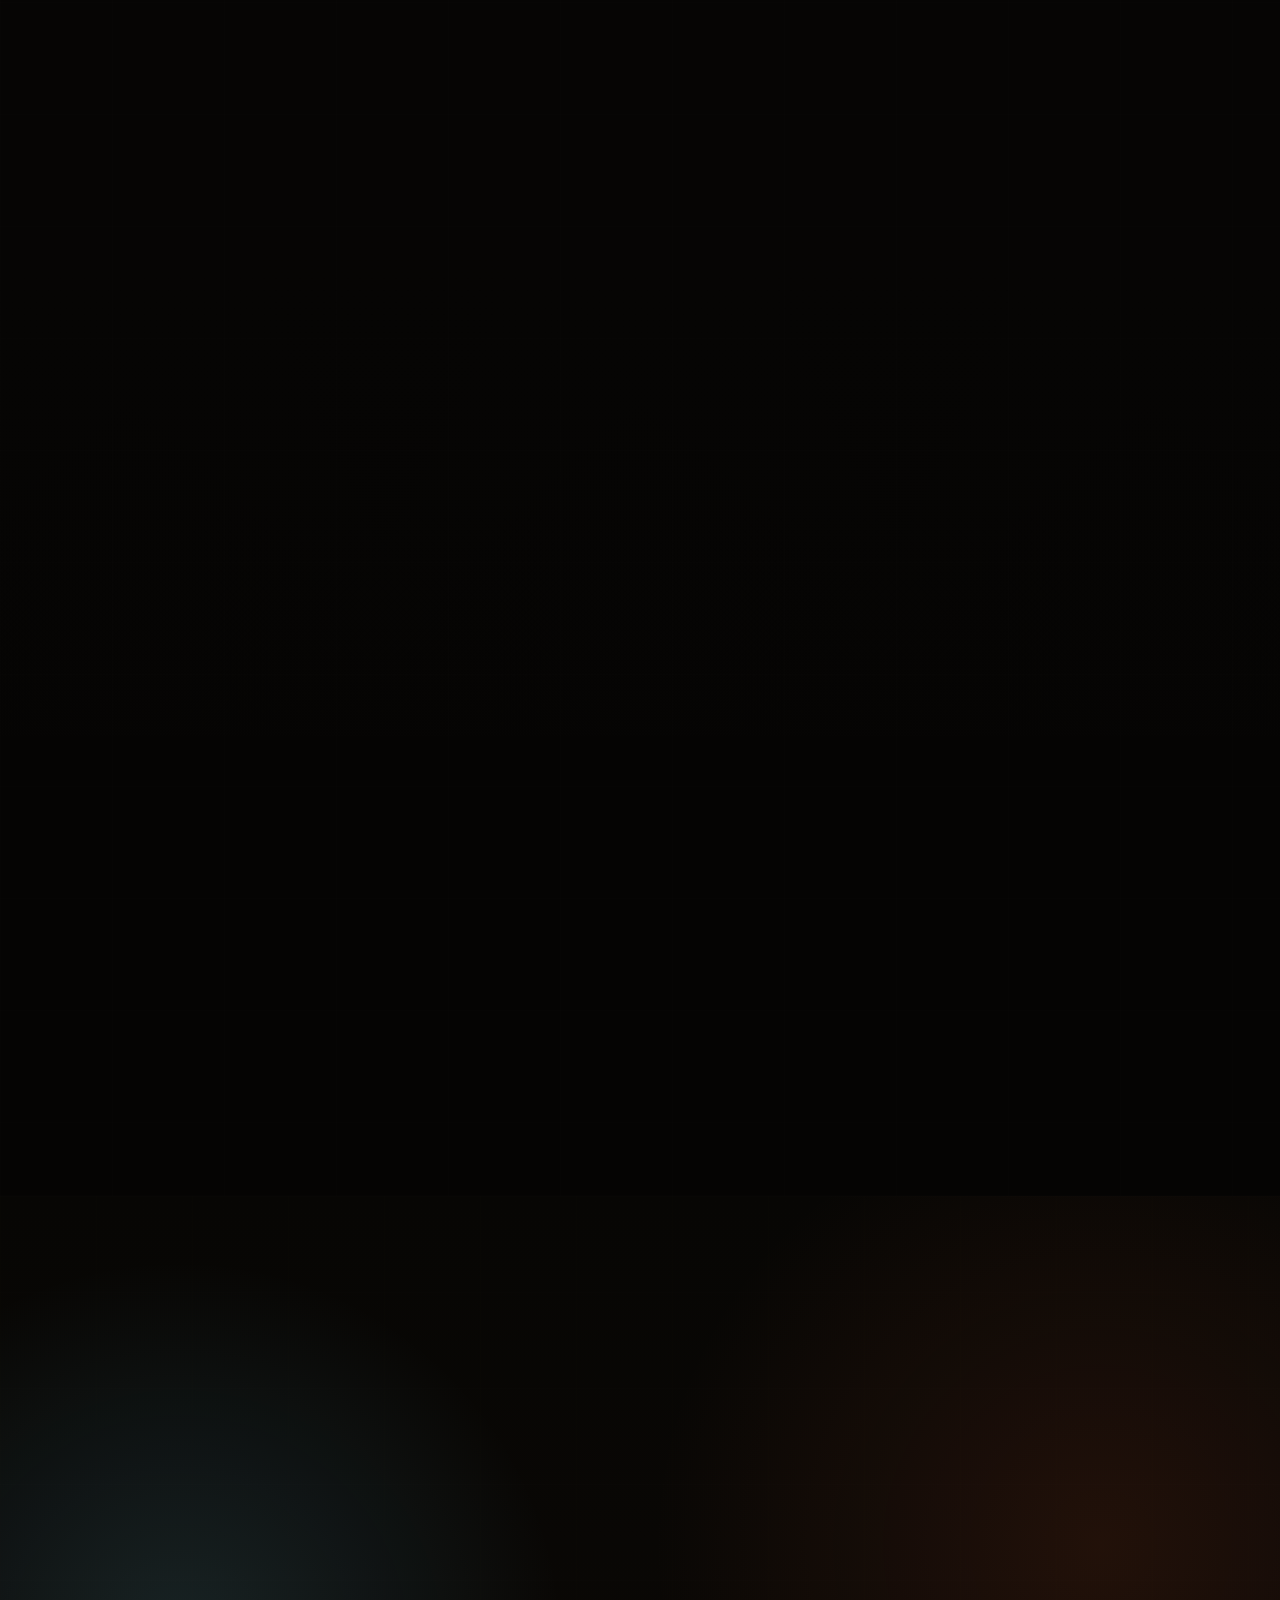
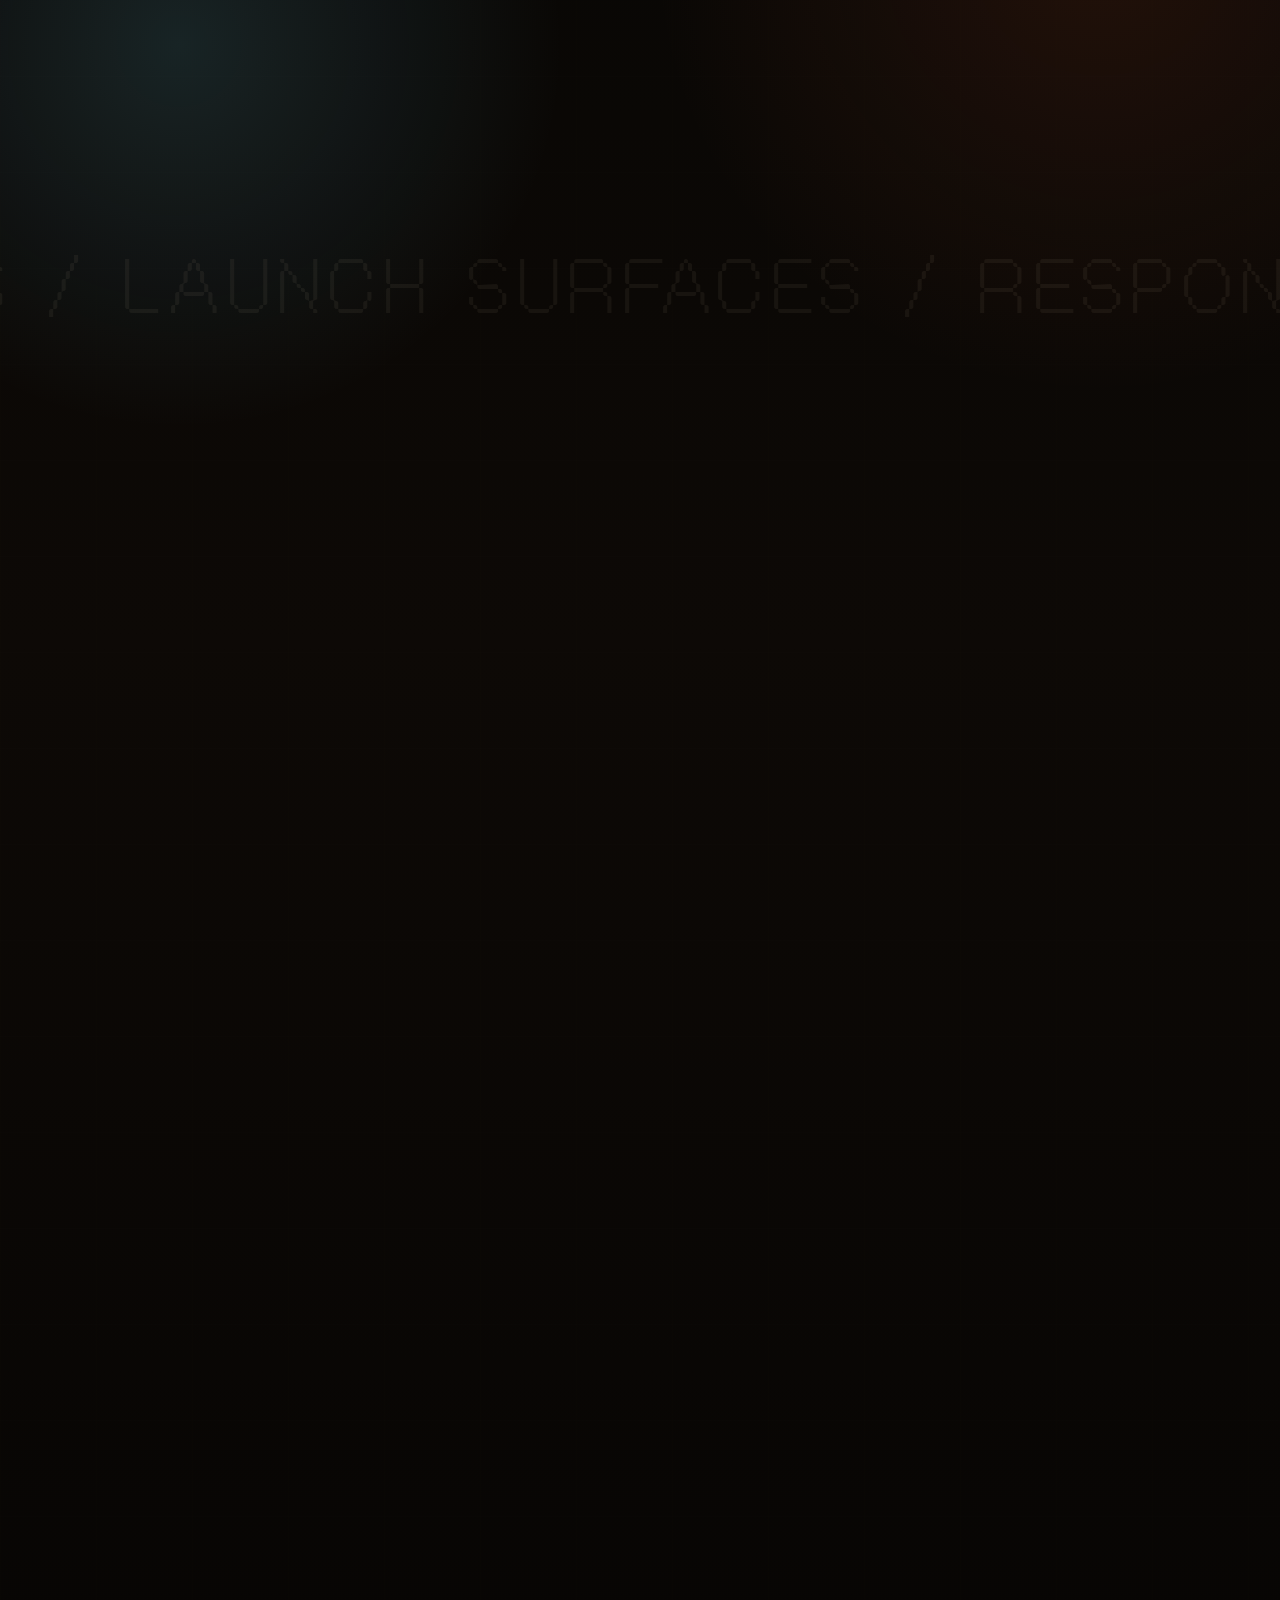
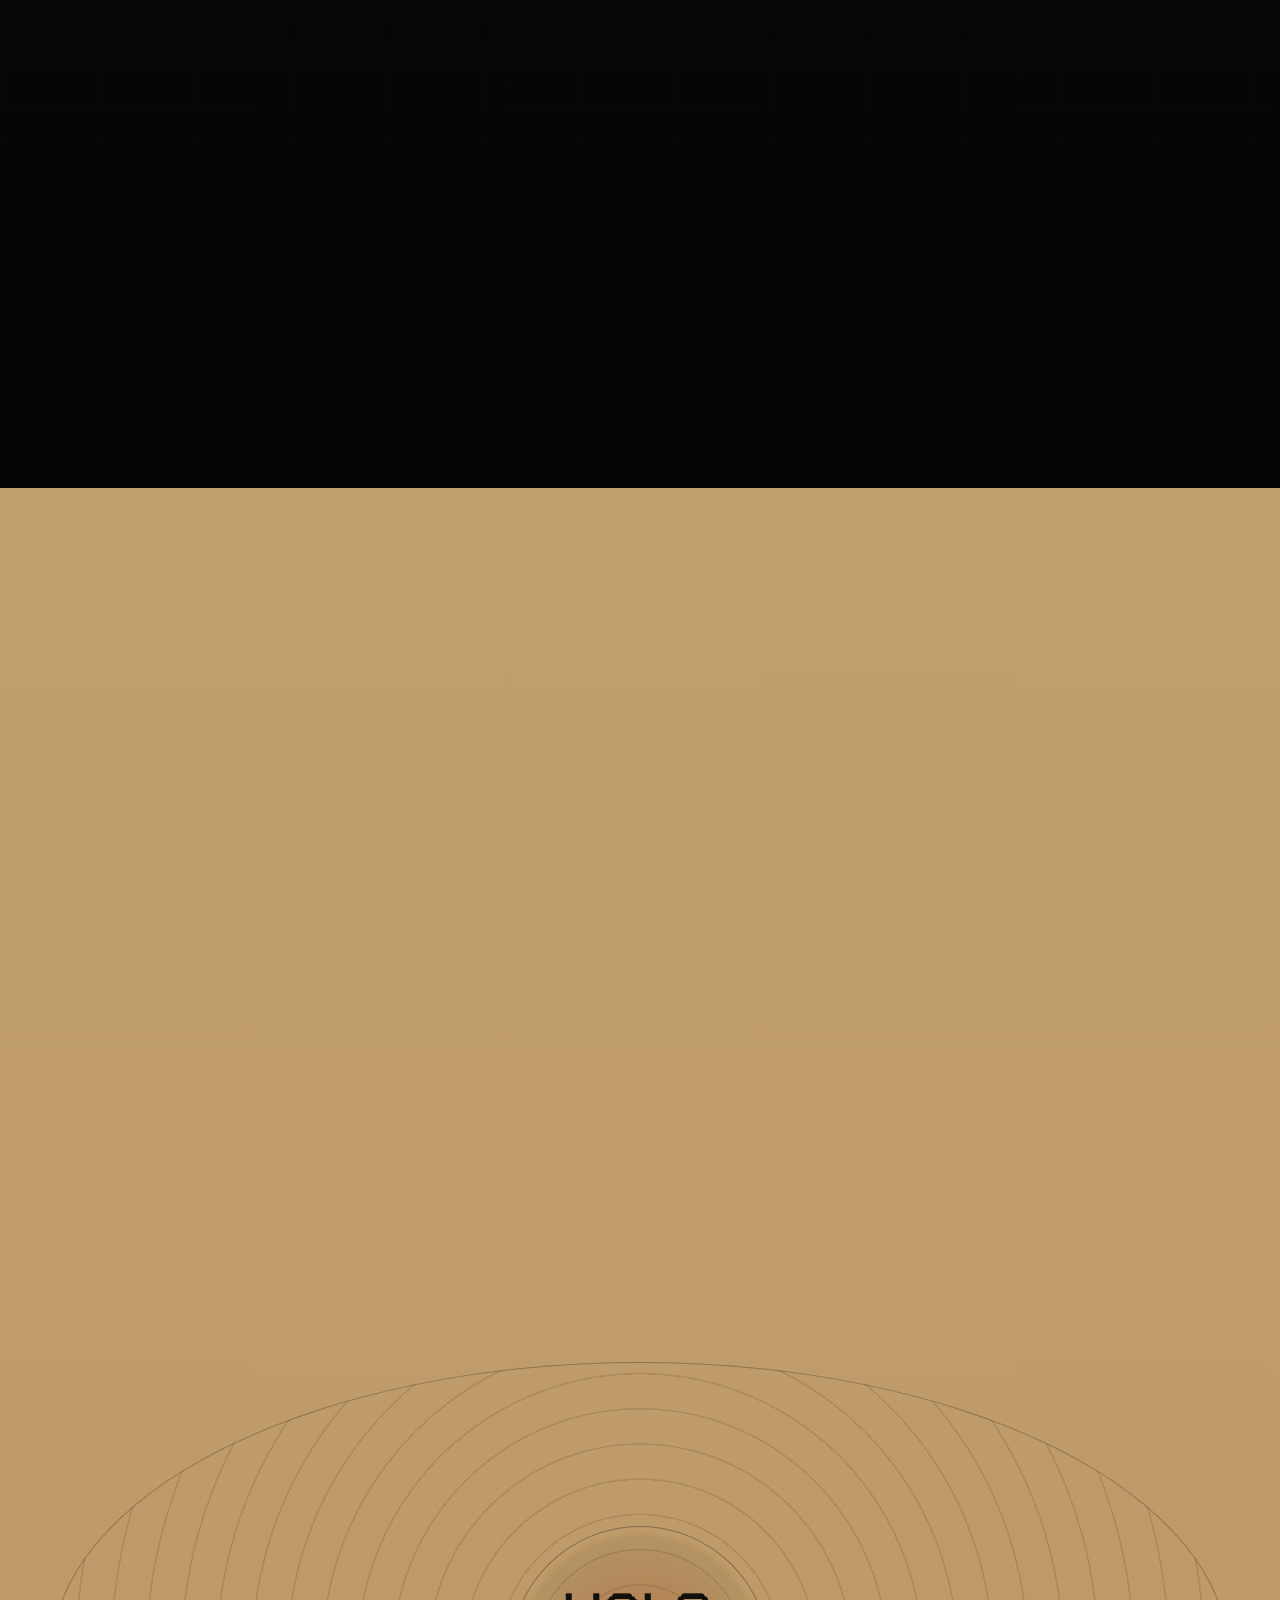
==== commit c6d2ce58: "Clone latest Sujith slowdragv1 into site" ====
--- a/site/index.html
+++ b/site/index.html
@@ -3,25 +3,7 @@
   <head>
     <meta charset="utf-8" />
     <meta name="viewport" content="width=device-width, initial-scale=1" />
-    <title>Slowdrag Studio</title>
-    <meta name="title" content="Slowdrag Studio" />
-    <meta
-      name="description"
-      content="Slowdrag Studio creates films, images, and design systems for brands, artists, institutions, and movements."
-    />
-    <meta property="og:title" content="Slowdrag Studio" />
-    <meta
-      property="og:description"
-      content="Slowdrag Studio creates films, images, and design systems for brands, artists, institutions, and movements."
-    />
-    <meta property="og:type" content="website" />
-    <meta property="og:site_name" content="Slowdrag Studio" />
-    <meta property="og:url" content="https://slowdragstudio.com/" />
-    <meta name="twitter:title" content="Slowdrag Studio" />
-    <meta
-      name="twitter:description"
-      content="Slowdrag Studio creates films, images, and design systems for brands, artists, institutions, and movements."
-    />
+    <title>Slow Drag Studios - Pulse Archive v1</title>
     <script>
       if ("scrollRestoration" in history) {
         history.scrollRestoration = "manual";
@@ -930,6 +912,9 @@
         display: grid;
         gap: 0.8rem;
         margin-top: clamp(2rem, 5vw, 4rem);
+        width: min(100%, 82rem);
+        margin-inline: auto;
+        justify-items: center;
       }
 
       .principle,
@@ -969,9 +954,7 @@
       .principle--intro {
         grid-template-columns: 1fr;
         padding: clamp(1.15rem, 2vw, 1.55rem);
-        background:
-          linear-gradient(90deg, rgba(0, 216, 255, 0.08), rgba(255, 47, 179, 0.08)),
-          rgba(255, 252, 232, 0.34);
+        background: transparent;
       }
 
       .principle--intro::before {
@@ -982,22 +965,61 @@
         gap: clamp(1rem, 1.8vw, 1.4rem);
       }
 
-      .principle--summary p {
+      .principle--intro.principle--summary {
+        color: inherit;
+        width: 100%;
+      }
+
+      .principle--intro.principle--summary > div {
+        display: grid;
+        gap: clamp(0.75rem, 1.5vw, 1.15rem);
+        width: 100%;
+      }
+
+      .principle--intro.principle--summary p {
         margin: 0;
         max-width: 62rem;
-        font-size: clamp(1.12rem, 1.5vw, 1.52rem);
-        line-height: 1.64;
-        color: rgba(27, 0, 63, 0.8);
-      }
-
-      .principle__focus-inline {
-        display: inline;
-        font-family: var(--font-display);
-        font-size: 0.96em;
-        letter-spacing: 0.055em;
-        text-transform: uppercase;
-        color: var(--ink);
-        box-shadow: inset 0 -0.26em 0 rgba(0, 216, 255, 0.16);
+        font-size: clamp(0.98rem, 1.22vw, 1.22rem);
+        line-height: 1.72;
+        color: inherit;
+      }
+
+      .principle--intro.principle--summary > div > p:first-child {
+        width: min(100%, 34ch);
+        max-width: 34ch;
+        text-align: center;
+        justify-self: center;
+        text-wrap: balance;
+      }
+
+      .principle--intro.principle--summary > div > p:last-child {
+        width: 100%;
+        max-width: none;
+        justify-self: stretch;
+        text-align: center;
+        text-wrap: balance;
+      }
+
+      .principle .principle__focus-inline {
+        display: block;
+        font: inherit;
+        font-size: 1.82em;
+        line-height: 1.18;
+        letter-spacing: inherit;
+        text-transform: none;
+        color: inherit;
+        opacity: 1;
+        filter: none;
+        text-shadow: none;
+        background: none;
+        box-shadow: none;
+      }
+
+      .principle .principle__follow-line {
+        display: block;
+        width: 100%;
+        margin-top: 0.4em;
+        text-align: center;
       }
 
       .principle__number,
@@ -2510,6 +2532,298 @@
         }
       }
 
+      .web-development {
+        position: relative;
+        min-height: auto;
+        padding: clamp(5rem, 9vw, 8rem) 0 clamp(4rem, 8vw, 6rem);
+        background:
+          radial-gradient(circle at 14% 18%, rgba(90, 163, 184, 0.18), transparent 24rem),
+          radial-gradient(circle at 86% 14%, rgba(184, 79, 40, 0.14), transparent 28rem),
+          linear-gradient(180deg, #070604 0%, #0d0906 42%, #050403 100%);
+        color: var(--bone);
+        overflow: clip;
+      }
+
+      .web-development::before {
+        content: "";
+        position: absolute;
+        inset: 0;
+        pointer-events: none;
+        opacity: 0.08;
+        background-image:
+          linear-gradient(rgba(239, 225, 189, 0.08) 1px, transparent 1px),
+          linear-gradient(90deg, rgba(239, 225, 189, 0.06) 1px, transparent 1px);
+        background-size: 100% 6rem, 6rem 100%;
+      }
+
+      .web-development__head,
+      .web-development__stage {
+        position: relative;
+        z-index: 1;
+      }
+
+      .web-development__head {
+        display: grid;
+        gap: 0.8rem;
+        max-width: 70rem;
+        width: min(70rem, calc(100% - 2rem));
+        margin: 0 auto clamp(2rem, 4vw, 3rem);
+      }
+
+      .web-development__head .section-title {
+        max-width: 16ch;
+      }
+
+      .web-development__head p:last-child {
+        margin: 0;
+        max-width: 44rem;
+        color: rgba(239, 225, 189, 0.76);
+        font-size: clamp(1.08rem, 1.24vw, 1.22rem);
+        line-height: 1.62;
+      }
+
+      .web-development__stage {
+        width: min(84rem, calc(100% - 1rem));
+        margin: 0 auto;
+        display: grid;
+        grid-template-columns: minmax(0, 1.22fr) minmax(18rem, 0.92fr);
+        grid-template-areas:
+          "hero side-a"
+          "hero side-b"
+          "footer footer";
+        gap: clamp(1rem, 2vw, 1.5rem);
+        padding-inline: 0.25rem;
+      }
+
+      .web-development__stage::before {
+        content: "Web Systems / Launch Surfaces / Responsive Worlds";
+        position: absolute;
+        top: -0.35rem;
+        left: 50%;
+        width: max-content;
+        max-width: none;
+        color: rgba(239, 225, 189, 0.06);
+        font-family: var(--font-display);
+        font-size: clamp(2.4rem, 6vw, 6.5rem);
+        letter-spacing: 0.12em;
+        text-transform: uppercase;
+        transform: translateX(-50%);
+        pointer-events: none;
+        white-space: nowrap;
+      }
+
+      .web-development__window {
+        --window-offset: 0rem;
+        position: relative;
+        display: grid;
+        gap: 0;
+        min-height: 18rem;
+        padding: clamp(0.8rem, 1.5vw, 1rem);
+        border: 1px solid rgba(239, 225, 189, 0.14);
+        border-radius: 1.35rem;
+        background:
+          linear-gradient(180deg, rgba(255, 255, 255, 0.05), rgba(255, 255, 255, 0.015)),
+          rgba(7, 5, 3, 0.84);
+        box-shadow:
+          0 1.6rem 3.8rem rgba(0, 0, 0, 0.28),
+          inset 0 0 0 1px rgba(239, 225, 189, 0.04);
+        backdrop-filter: blur(14px);
+        transform: translateY(var(--window-offset));
+        transition: transform 220ms ease, border-color 220ms ease, box-shadow 220ms ease;
+        isolation: isolate;
+        overflow: hidden;
+      }
+
+      .web-development__window:hover,
+      .web-development__window:focus-within {
+        transform: translateY(calc(var(--window-offset) - 0.35rem));
+        border-color: rgba(239, 225, 189, 0.22);
+        box-shadow:
+          0 1.9rem 4.4rem rgba(0, 0, 0, 0.34),
+          inset 0 0 0 1px rgba(239, 225, 189, 0.08);
+      }
+
+      .web-development__window::after {
+        content: "";
+        position: absolute;
+        inset: 0;
+        pointer-events: none;
+        background: linear-gradient(180deg, rgba(255, 255, 255, 0.06), transparent 18%);
+        opacity: 0.42;
+      }
+
+      .web-development__window--hero {
+        grid-area: hero;
+        --window-offset: 1.2rem;
+      }
+
+      .web-development__window--side-a {
+        grid-area: side-a;
+        --window-offset: 0rem;
+      }
+
+      .web-development__window--side-b {
+        grid-area: side-b;
+        --window-offset: 1.4rem;
+      }
+
+      .web-development__window--footer {
+        grid-area: footer;
+        --window-offset: 0.4rem;
+      }
+
+      .web-development__chrome {
+        display: grid;
+        grid-template-columns: auto minmax(0, 1fr) auto;
+        align-items: center;
+        gap: 0.8rem;
+        margin-bottom: 0.8rem;
+        font-size: 0.64rem;
+        letter-spacing: 0.18em;
+        text-transform: uppercase;
+        color: rgba(239, 225, 189, 0.54);
+      }
+
+      .web-development__dots {
+        display: inline-flex;
+        gap: 0.34rem;
+      }
+
+      .web-development__dots span {
+        width: 0.5rem;
+        height: 0.5rem;
+        border-radius: 50%;
+        background: rgba(239, 225, 189, 0.46);
+      }
+
+      .web-development__address {
+        display: inline-flex;
+        align-items: center;
+        min-height: 1.8rem;
+        padding: 0.3rem 0.75rem;
+        border: 1px solid rgba(239, 225, 189, 0.12);
+        border-radius: 999px;
+        background: rgba(239, 225, 189, 0.04);
+        overflow: hidden;
+        text-overflow: ellipsis;
+        white-space: nowrap;
+      }
+
+      .web-development__status {
+        color: rgba(239, 225, 189, 0.34);
+      }
+
+      .web-development__screen {
+        position: relative;
+        min-height: 15rem;
+        border-radius: 0.95rem;
+        overflow: hidden;
+        background: rgba(239, 225, 189, 0.04);
+      }
+
+      .web-development__window--hero .web-development__screen {
+        min-height: clamp(24rem, 42vw, 38rem);
+      }
+
+      .web-development__window--side-a .web-development__screen,
+      .web-development__window--side-b .web-development__screen {
+        min-height: clamp(16rem, 22vw, 20rem);
+      }
+
+      .web-development__window--footer .web-development__screen {
+        min-height: clamp(18rem, 30vw, 24rem);
+      }
+
+      .web-development__screen img,
+      .web-development__screen video {
+        width: 100%;
+        height: 100%;
+        display: block;
+        object-fit: cover;
+      }
+
+      .web-development__screen video {
+        background: #080706;
+      }
+
+      .web-development__caption {
+        display: flex;
+        justify-content: space-between;
+        align-items: baseline;
+        gap: 1rem;
+        margin-top: 0.9rem;
+        color: rgba(239, 225, 189, 0.76);
+      }
+
+      .web-development__caption strong {
+        font-family: var(--font-display);
+        font-size: clamp(0.88rem, 1vw, 1rem);
+        letter-spacing: 0.14em;
+        text-transform: uppercase;
+        color: var(--bone);
+      }
+
+      .web-development__caption span {
+        font-size: clamp(0.88rem, 1vw, 0.98rem);
+        line-height: 1.5;
+        color: rgba(239, 225, 189, 0.62);
+      }
+
+      @media (max-width: 980px) {
+        .web-development__stage {
+          grid-template-columns: 1fr;
+          grid-template-areas:
+            "hero"
+            "side-a"
+            "side-b"
+            "footer";
+        }
+
+        .web-development__stage::before {
+          font-size: clamp(2rem, 8vw, 4.2rem);
+          top: -0.1rem;
+        }
+
+        .web-development__window,
+        .web-development__window--hero,
+        .web-development__window--side-a,
+        .web-development__window--side-b,
+        .web-development__window--footer {
+          --window-offset: 0rem;
+        }
+      }
+
+      @media (max-width: 680px) {
+        .web-development__head {
+          width: min(100%, calc(100% - 1rem));
+        }
+
+        .web-development__stage {
+          width: calc(100% - 0.35rem);
+        }
+
+        .web-development__chrome {
+          grid-template-columns: auto 1fr;
+          gap: 0.65rem;
+        }
+
+        .web-development__status {
+          display: none;
+        }
+
+        .web-development__caption {
+          flex-direction: column;
+          align-items: flex-start;
+        }
+      }
+
+      @media (prefers-reduced-motion: reduce) {
+        .web-development__window {
+          transform: none;
+          transition: none;
+        }
+      }
+
       .method {
         display: grid;
         align-content: center;
@@ -2600,19 +2914,193 @@
 
       .contact-card {
         padding: 1.1rem;
-        border: 1px solid rgba(255, 252, 232, 0.32);
+        color: var(--ink);
+        border: 1px solid rgba(19, 17, 13, 0.18);
         border-radius: 1.4rem;
-        background:
-          linear-gradient(135deg, rgba(255, 47, 179, 0.22), rgba(0, 216, 255, 0.18)),
-          rgba(255, 252, 232, 0.08);
+        background: linear-gradient(145deg, rgba(255, 243, 207, 0.98), rgba(239, 225, 189, 0.96));
       }
 
       .contact-card p {
         margin: 0 0 1rem;
+        color: var(--ink);
         font-size: clamp(1.06rem, 1.12vw, 1.18rem);
         line-height: 1.58;
         letter-spacing: 0.035em;
         word-spacing: 0.1em;
+      }
+
+      .contact-window {
+        position: relative;
+        overflow: hidden;
+        display: grid;
+        gap: 1rem;
+        padding: clamp(1rem, 2vw, 1.35rem);
+        backdrop-filter: blur(16px);
+        box-shadow: 0 1.5rem 3.6rem rgba(7, 0, 22, 0.24);
+      }
+
+      .contact-window::before {
+        content: none;
+        position: absolute;
+        inset: 0 auto auto 0;
+        width: 100%;
+        height: 0.18rem;
+        background: rgba(19, 17, 13, 0.12);
+        opacity: 0.88;
+      }
+
+      .contact-window__chrome {
+        display: grid;
+        grid-template-columns: auto minmax(0, 1fr) auto;
+        align-items: center;
+        gap: 0.9rem;
+        padding-bottom: 0.95rem;
+        border-bottom: 1px solid rgba(19, 17, 13, 0.14);
+      }
+
+      .contact-window__dots {
+        display: inline-flex;
+        gap: 0.42rem;
+      }
+
+      .contact-window__dots span {
+        width: 0.68rem;
+        height: 0.68rem;
+        border-radius: 999px;
+        background: rgba(19, 17, 13, 0.24);
+        box-shadow: 0 0 0 1px rgba(19, 17, 13, 0.08);
+      }
+
+      .contact-window__dots span:nth-child(2) {
+        background: rgba(19, 17, 13, 0.24);
+      }
+
+      .contact-window__dots span:nth-child(3) {
+        background: rgba(19, 17, 13, 0.24);
+      }
+
+      .contact-window__title {
+        font-family: var(--font-display);
+        font-size: clamp(0.98rem, 1vw, 1.08rem);
+        letter-spacing: 0.12em;
+        word-spacing: 0.12em;
+        text-transform: uppercase;
+      }
+
+      .contact-window__status {
+        justify-self: end;
+        color: rgba(19, 17, 13, 0.5);
+        font-size: 0.72rem;
+        letter-spacing: 0.18em;
+        text-transform: uppercase;
+      }
+
+      .contact-card .contact-window__intro {
+        margin: 0;
+      }
+
+      .contact-window__form {
+        display: grid;
+        gap: 1rem;
+      }
+
+      .contact-window__grid {
+        display: grid;
+        grid-template-columns: repeat(2, minmax(0, 1fr));
+        gap: 0.9rem;
+      }
+
+      .contact-window__field {
+        display: grid;
+        gap: 0.45rem;
+      }
+
+      .contact-window__field--full {
+        grid-column: 1 / -1;
+      }
+
+      .contact-window__field span {
+        color: rgba(19, 17, 13, 0.58);
+        font-size: 0.76rem;
+        letter-spacing: 0.16em;
+        text-transform: uppercase;
+      }
+
+      .contact-window__field input,
+      .contact-window__field select,
+      .contact-window__field textarea {
+        width: 100%;
+        border: 1px solid rgba(19, 17, 13, 0.14);
+        border-radius: 1rem;
+        background: rgba(255, 245, 215, 0.72);
+        color: var(--ink);
+        padding: 0.9rem 1rem;
+        font: inherit;
+        letter-spacing: 0.035em;
+        word-spacing: 0.1em;
+        outline: none;
+        box-shadow: inset 0 0 0 1px rgba(255, 255, 255, 0.24);
+        transition:
+          border-color 180ms ease,
+          background-color 180ms ease,
+          box-shadow 180ms ease,
+          transform 180ms ease;
+      }
+
+      .contact-window__field textarea {
+        min-height: 9rem;
+        resize: vertical;
+      }
+
+      .contact-window__field select option {
+        background: var(--bone);
+        color: var(--ink);
+      }
+
+      .contact-window__field input::placeholder,
+      .contact-window__field textarea::placeholder {
+        color: rgba(19, 17, 13, 0.42);
+      }
+
+      .contact-window__field input:focus,
+      .contact-window__field select:focus,
+      .contact-window__field textarea:focus {
+        border-color: rgba(19, 17, 13, 0.22);
+        background: rgba(255, 245, 215, 0.94);
+        box-shadow: 0 0 0 1px rgba(19, 17, 13, 0.08), 0 0 1.4rem rgba(19, 17, 13, 0.04);
+        transform: translateY(-1px);
+      }
+
+      .contact-window__actions {
+        display: flex;
+        align-items: flex-end;
+        justify-content: space-between;
+        gap: 1rem;
+      }
+
+      .contact-window__action-set {
+        display: inline-flex;
+        align-items: center;
+        gap: 0.8rem;
+        flex-wrap: wrap;
+        justify-content: flex-end;
+      }
+
+      .contact-card .contact-window__hint {
+        margin: 0;
+        min-height: 1.25rem;
+        color: rgba(19, 17, 13, 0.56);
+        font-size: 0.84rem;
+        line-height: 1.45;
+        letter-spacing: 0.05em;
+      }
+
+      .contact-card .contact-window__hint[data-state="success"] {
+        color: rgba(140, 255, 0, 0.88);
+      }
+
+      .contact-card .contact-window__hint[data-state="fallback"] {
+        color: rgba(19, 17, 13, 0.7);
       }
 
       [data-reveal] {
@@ -2758,6 +3246,10 @@
           --reel-stage-height: min(72vh, 44rem);
           --reel-arrow-width: clamp(4.8rem, 9vw, 6.8rem);
         }
+
+        .contact-window__grid {
+          grid-template-columns: 1fr;
+        }
       }
 
       @media (max-width: 680px) {
@@ -2768,6 +3260,25 @@
         .site-header {
           grid-template-columns: 1fr;
           gap: 0.75rem;
+        }
+
+        .contact-window__chrome {
+          grid-template-columns: auto 1fr;
+        }
+
+        .contact-window__status {
+          grid-column: 1 / -1;
+          justify-self: start;
+        }
+
+        .contact-window__actions {
+          align-items: flex-start;
+          flex-direction: column;
+        }
+
+        .contact-window__action-set {
+          width: 100%;
+          justify-content: flex-start;
         }
 
         .nav {
@@ -3168,6 +3679,11 @@
         background: rgba(242, 230, 196, 0.06);
       }
 
+      .principle--intro,
+      :root[data-theme="dark"] .principle--intro {
+        background: transparent;
+      }
+
       .principle::before {
         background: linear-gradient(90deg, rgba(90, 163, 184, 0.18), transparent);
       }
@@ -3322,13 +3838,68 @@
       }
 
       .contact-card {
-        border-color: rgba(239, 225, 189, 0.22);
-        background: rgba(239, 225, 189, 0.06);
+        border-color: rgba(19, 17, 13, 0.18);
+        background: linear-gradient(145deg, rgba(255, 243, 207, 0.98), rgba(239, 225, 189, 0.96));
       }
 
       :root[data-theme="dark"] .contact-card {
         border-color: rgba(242, 230, 196, 0.22);
-        background: rgba(242, 230, 196, 0.06);
+        background: linear-gradient(145deg, rgba(18, 15, 12, 0.96), rgba(9, 8, 6, 0.94));
+      }
+
+      :root[data-theme="dark"] .contact-card p {
+        color: var(--ink);
+      }
+
+      :root[data-theme="dark"] .contact-window__chrome {
+        border-bottom-color: rgba(242, 230, 196, 0.18);
+      }
+
+      :root[data-theme="dark"] .contact-window__dots span {
+        background: rgba(242, 230, 196, 0.28);
+        box-shadow: 0 0 0 1px rgba(242, 230, 196, 0.08);
+      }
+
+      :root[data-theme="dark"] .contact-window__dots span:nth-child(2),
+      :root[data-theme="dark"] .contact-window__dots span:nth-child(3) {
+        background: rgba(242, 230, 196, 0.28);
+      }
+
+      :root[data-theme="dark"] .contact-window__status,
+      :root[data-theme="dark"] .contact-window__field span,
+      :root[data-theme="dark"] .contact-card .contact-window__hint {
+        color: rgba(242, 230, 196, 0.62);
+      }
+
+      :root[data-theme="dark"] .contact-window__field input,
+      :root[data-theme="dark"] .contact-window__field select,
+      :root[data-theme="dark"] .contact-window__field textarea {
+        border-color: rgba(242, 230, 196, 0.14);
+        background: rgba(242, 230, 196, 0.07);
+        color: var(--ink);
+        box-shadow: inset 0 0 0 1px rgba(242, 230, 196, 0.04);
+      }
+
+      :root[data-theme="dark"] .contact-window__field select option {
+        background: #090806;
+        color: var(--ink);
+      }
+
+      :root[data-theme="dark"] .contact-window__field input::placeholder,
+      :root[data-theme="dark"] .contact-window__field textarea::placeholder {
+        color: rgba(242, 230, 196, 0.38);
+      }
+
+      :root[data-theme="dark"] .contact-window__field input:focus,
+      :root[data-theme="dark"] .contact-window__field select:focus,
+      :root[data-theme="dark"] .contact-window__field textarea:focus {
+        border-color: rgba(242, 230, 196, 0.24);
+        background: rgba(242, 230, 196, 0.11);
+        box-shadow: 0 0 0 1px rgba(242, 230, 196, 0.08), 0 0 1.4rem rgba(242, 230, 196, 0.04);
+      }
+
+      :root[data-theme="dark"] .contact-card .contact-window__hint[data-state="fallback"] {
+        color: rgba(242, 230, 196, 0.78);
       }
 
       @media (max-width: 980px) {
@@ -3395,6 +3966,8 @@
         <a href="#practice">Practice</a>
         <a href="#work">Work</a>
         <a href="#archive">Archive</a>
+        <a href="./about-us.html">About Us</a>
+        <a href="./client-work.html">Client Work</a>
         <a href="#begin">Begin</a>
       </nav>
       <div class="header-actions">
@@ -3486,7 +4059,7 @@
           <article class="principle principle--intro principle--summary" data-reveal>
             <div>
               <p>Slow Drag is a way of working. Every project begins with conversation, not assumption.</p>
-              <p><span class="principle__focus-inline">Film, branding, graphic design, spatial thinking, writing, and visual strategy</span> are not separated. They contaminate each other because meaning lives in the overlap.</p>
+              <p><span class="principle__focus-inline">Film, branding, graphic design, spatial thinking, writing, web-development and visual strategy.</span><span class="principle__follow-line">Contaminate each other because meaning lives in the overlap.</span></p>
             </div>
           </article>
         </div>
@@ -3593,11 +4166,11 @@
             <span class="archive-card__breach" aria-hidden="true">Documentary</span>
           </button>
 
-          <button class="archive-card archive-card--southeast" type="button" aria-label="Art Direction">
+          <button class="archive-card archive-card--southeast" type="button" aria-label="Direction">
             <span class="archive-card__surface">
               <video autoplay muted loop playsinline preload="metadata"><source src="./Video%20GIFs/File%2024.mp4" type="video/mp4" /></video>
               <span class="archive-card__base">
-                <strong>Art Direction</strong>
+                <strong>Direction</strong>
                 <span>Concept / Set / Release</span>
               </span>
               <span class="archive-card__overlay">
@@ -3605,7 +4178,7 @@
                 <p>Conceptual image systems that give a project a visual spine before the first frame lands.</p>
               </span>
             </span>
-            <span class="archive-card__breach" aria-hidden="true">Art Direction</span>
+            <span class="archive-card__breach" aria-hidden="true">Direction</span>
           </button>
         </div>
       </section>
@@ -3640,7 +4213,7 @@
 
                   <figure class="design-volume__asset" style="--asset-w: 30rem; --asset-h: 21rem; --lift: -10vh; --tilt: -2deg; --wave: 1.25; --amplitude: 22;">
                     <video autoplay muted loop playsinline preload="metadata">
-                      <source src="./Graphic%20Design/TPD_brandbook%20animation.mp4" type="video/mp4" />
+                      <source src="./TPD_brandbook%20animation.mp4" type="video/mp4" />
                     </video>
                   </figure>
 
@@ -3691,6 +4264,80 @@
               </div>
             </div>
           </div>
+        </div>
+      </section>
+
+      <section class="section web-development" id="web-development">
+        <div class="web-development__head" data-reveal>
+          <p class="eyebrow">Web-development</p>
+          <h2 class="section-title">Websites that keep the brand language alive on screen.</h2>
+          <p>
+            Slow Drag Studio translates identity, writing, motion, and visual strategy into client websites that feel authored from the first scroll to the final click.
+          </p>
+        </div>
+
+        <div class="web-development__stage">
+          <article class="web-development__window web-development__window--hero" data-reveal>
+            <div class="web-development__chrome" aria-hidden="true">
+              <span class="web-development__dots"><span></span><span></span><span></span></span>
+              <span class="web-development__address">story-led launch surface / responsive brand world</span>
+              <span class="web-development__status">live build</span>
+            </div>
+            <div class="web-development__screen">
+              <img src="./Graphic%20Design/_page_exports/formme-page-02.png" alt="Client website launch visual" loading="lazy" />
+            </div>
+            <div class="web-development__caption">
+              <strong>Launch Pages</strong>
+              <span>Landing systems where the brand world, motion, and call to action live in one composed frame.</span>
+            </div>
+          </article>
+
+          <article class="web-development__window web-development__window--side-a" data-reveal>
+            <div class="web-development__chrome" aria-hidden="true">
+              <span class="web-development__dots"><span></span><span></span><span></span></span>
+              <span class="web-development__address">editorial commerce / identity translated online</span>
+              <span class="web-development__status">desktop</span>
+            </div>
+            <div class="web-development__screen">
+              <img src="./Graphic%20Design/_page_exports/recovery-page-06.png" alt="Client website concept screen" loading="lazy" />
+            </div>
+            <div class="web-development__caption">
+              <strong>Brand Worlds</strong>
+              <span>Interfaces that keep the emotion of the campaign intact instead of flattening it into utility.</span>
+            </div>
+          </article>
+
+          <article class="web-development__window web-development__window--side-b" data-reveal>
+            <div class="web-development__chrome" aria-hidden="true">
+              <span class="web-development__dots"><span></span><span></span><span></span></span>
+              <span class="web-development__address">conversion-led structure / responsive storytelling</span>
+              <span class="web-development__status">system</span>
+            </div>
+            <div class="web-development__screen">
+              <img src="./Graphic%20Design/_page_exports/recovery-page-10.png" alt="Client website system screen" loading="lazy" />
+            </div>
+            <div class="web-development__caption">
+              <strong>Responsive Systems</strong>
+              <span>Pages built to carry story, clarity, and momentum without losing the brand&apos;s visual discipline.</span>
+            </div>
+          </article>
+
+          <article class="web-development__window web-development__window--footer" data-reveal>
+            <div class="web-development__chrome" aria-hidden="true">
+              <span class="web-development__dots"><span></span><span></span><span></span></span>
+              <span class="web-development__address">motion layer / interface energy / live interaction</span>
+              <span class="web-development__status">motion</span>
+            </div>
+            <div class="web-development__screen">
+              <video autoplay muted loop playsinline preload="metadata">
+                <source src="./Graphic%20Design/Videos/Pulse%20Energy.mp4" type="video/mp4" />
+              </video>
+            </div>
+            <div class="web-development__caption">
+              <strong>Motion Surfaces</strong>
+              <span>Digital moments where movement is not decoration but part of how the interface speaks.</span>
+            </div>
+          </article>
         </div>
       </section>
 
@@ -3723,9 +4370,55 @@
             <h2 class="section-title">What must stay?</h2>
             <p>For brands, artists, institutions, and movements that need image worlds built with care, emotion, and risk.</p>
           </div>
-          <div class="contact-card" data-reveal>
-            <p>Start with a conversation. Bring a brief, a memory, a problem, a fragment, or a feeling that will not leave.</p>
-            <button class="button" type="button">Begin a conversation</button>
+          <div class="contact-card contact-window" data-reveal>
+            <div class="contact-window__chrome" aria-hidden="true">
+              <div class="contact-window__dots">
+                <span></span>
+                <span></span>
+                <span></span>
+              </div>
+              <div class="contact-window__title">conversation.slowdrag</div>
+              <div class="contact-window__status">live draft</div>
+            </div>
+            <p class="contact-window__intro">Start with a conversation. Bring a brief, a memory, a problem, a fragment, or a feeling that will not leave.</p>
+            <form class="contact-window__form" id="contactWindowForm">
+              <div class="contact-window__grid">
+                <label class="contact-window__field">
+                  <span>Name</span>
+                  <input id="contactName" name="name" type="text" placeholder="Who is reaching out?" />
+                </label>
+                <label class="contact-window__field">
+                  <span>Email</span>
+                  <input id="contactEmail" name="email" type="email" placeholder="Where should the reply land?" />
+                </label>
+                <label class="contact-window__field">
+                  <span>Need</span>
+                  <select id="contactNeed" name="need">
+                    <option value="">Choose a starting point</option>
+                    <option value="Film direction / production">Film direction / production</option>
+                    <option value="Brand identity / design system">Brand identity / design system</option>
+                    <option value="Website / digital surface">Website / digital surface</option>
+                    <option value="Campaign / launch world">Campaign / launch world</option>
+                    <option value="Something hybrid">Something hybrid</option>
+                  </select>
+                </label>
+                <label class="contact-window__field">
+                  <span>Timeline</span>
+                  <input id="contactTimeline" name="timeline" type="text" placeholder="When should this move?" />
+                </label>
+                <label class="contact-window__field contact-window__field--full">
+                  <span>What needs to stay?</span>
+                  <textarea id="contactBrief" name="brief" placeholder="Tell Slow Drag what the project is trying to hold, resist, shift, or remember."></textarea>
+                </label>
+              </div>
+              <div class="contact-window__actions">
+                <p class="contact-window__hint" id="contactWindowStatus" aria-live="polite">Shape the inquiry here and the window will turn it into a clean note you can send anywhere.</p>
+                <div class="contact-window__action-set">
+                  <button class="button button--quiet" type="reset">Clear</button>
+                  <button class="button" id="contactWindowCopy" type="button">Begin a conversation</button>
+                </div>
+              </div>
+            </form>
           </div>
         </div>
       </section>
@@ -3738,6 +4431,9 @@
       const listeningPad = document.querySelector(".listening-pad");
       const listenTitle = document.getElementById("listenTitle");
       const listenCopy = document.getElementById("listenCopy");
+      const contactWindowForm = document.getElementById("contactWindowForm");
+      const contactWindowCopy = document.getElementById("contactWindowCopy");
+      const contactWindowStatus = document.getElementById("contactWindowStatus");
       const themeToggle = document.querySelector(".theme-toggle");
       const reelFrame = document.querySelector(".reel__frame");
       const reelWorld = document.querySelector(".reel__world");
@@ -3797,6 +4493,7 @@
       let reelRotation = 0;
       let reelTurnToken = 0;
       let reelIsTurning = false;
+      const defaultContactWindowStatus = contactWindowStatus?.textContent || "";
 
       function clamp(value, min, max) {
         return Math.min(Math.max(value, min), max);
@@ -3808,6 +4505,64 @@
         }
 
         return ((index % length) + length) % length;
+      }
+
+      function setContactWindowStatus(message = defaultContactWindowStatus, state = "") {
+        if (!contactWindowStatus) {
+          return;
+        }
+
+        contactWindowStatus.textContent = message || defaultContactWindowStatus;
+
+        if (state) {
+          contactWindowStatus.dataset.state = state;
+          return;
+        }
+
+        delete contactWindowStatus.dataset.state;
+      }
+
+      function buildContactWindowNote() {
+        if (!contactWindowForm) {
+          return "";
+        }
+
+        const formData = new FormData(contactWindowForm);
+        const name = formData.get("name")?.toString().trim() || "Not provided";
+        const email = formData.get("email")?.toString().trim() || "Not provided";
+        const need = formData.get("need")?.toString().trim() || "Not provided";
+        const timeline = formData.get("timeline")?.toString().trim() || "Not provided";
+        const brief = formData.get("brief")?.toString().trim() || "Not provided";
+
+        return [
+          "Slow Drag inquiry",
+          `Name: ${name}`,
+          `Email: ${email}`,
+          `Need: ${need}`,
+          `Timeline: ${timeline}`,
+          "",
+          "What needs to stay?",
+          brief,
+        ].join("\n");
+      }
+
+      async function copyContactWindowNote() {
+        const note = buildContactWindowNote();
+
+        if (!note) {
+          return;
+        }
+
+        try {
+          if (!navigator.clipboard?.writeText) {
+            throw new Error("Clipboard unavailable");
+          }
+
+          await navigator.clipboard.writeText(note);
+          setContactWindowStatus("Conversation note copied. Drop it into mail, WhatsApp, or the inbox you use for leads.", "success");
+        } catch {
+          setContactWindowStatus("Clipboard access is unavailable here. The note is still structured in the window and ready to send manually.", "fallback");
+        }
       }
 
       function removeLocationHash() {
@@ -4489,6 +5244,26 @@
         });
         listeningPad.addEventListener("pointerleave", () => {
           holding = false;
+        });
+      }
+
+      if (contactWindowForm) {
+        contactWindowForm.addEventListener("input", () => {
+          if (contactWindowStatus?.dataset.state) {
+            setContactWindowStatus();
+          }
+        });
+
+        contactWindowForm.addEventListener("reset", () => {
+          window.setTimeout(() => {
+            setContactWindowStatus();
+          }, 0);
+        });
+      }
+
+      if (contactWindowCopy) {
+        contactWindowCopy.addEventListener("click", () => {
+          copyContactWindowNote();
         });
       }
 
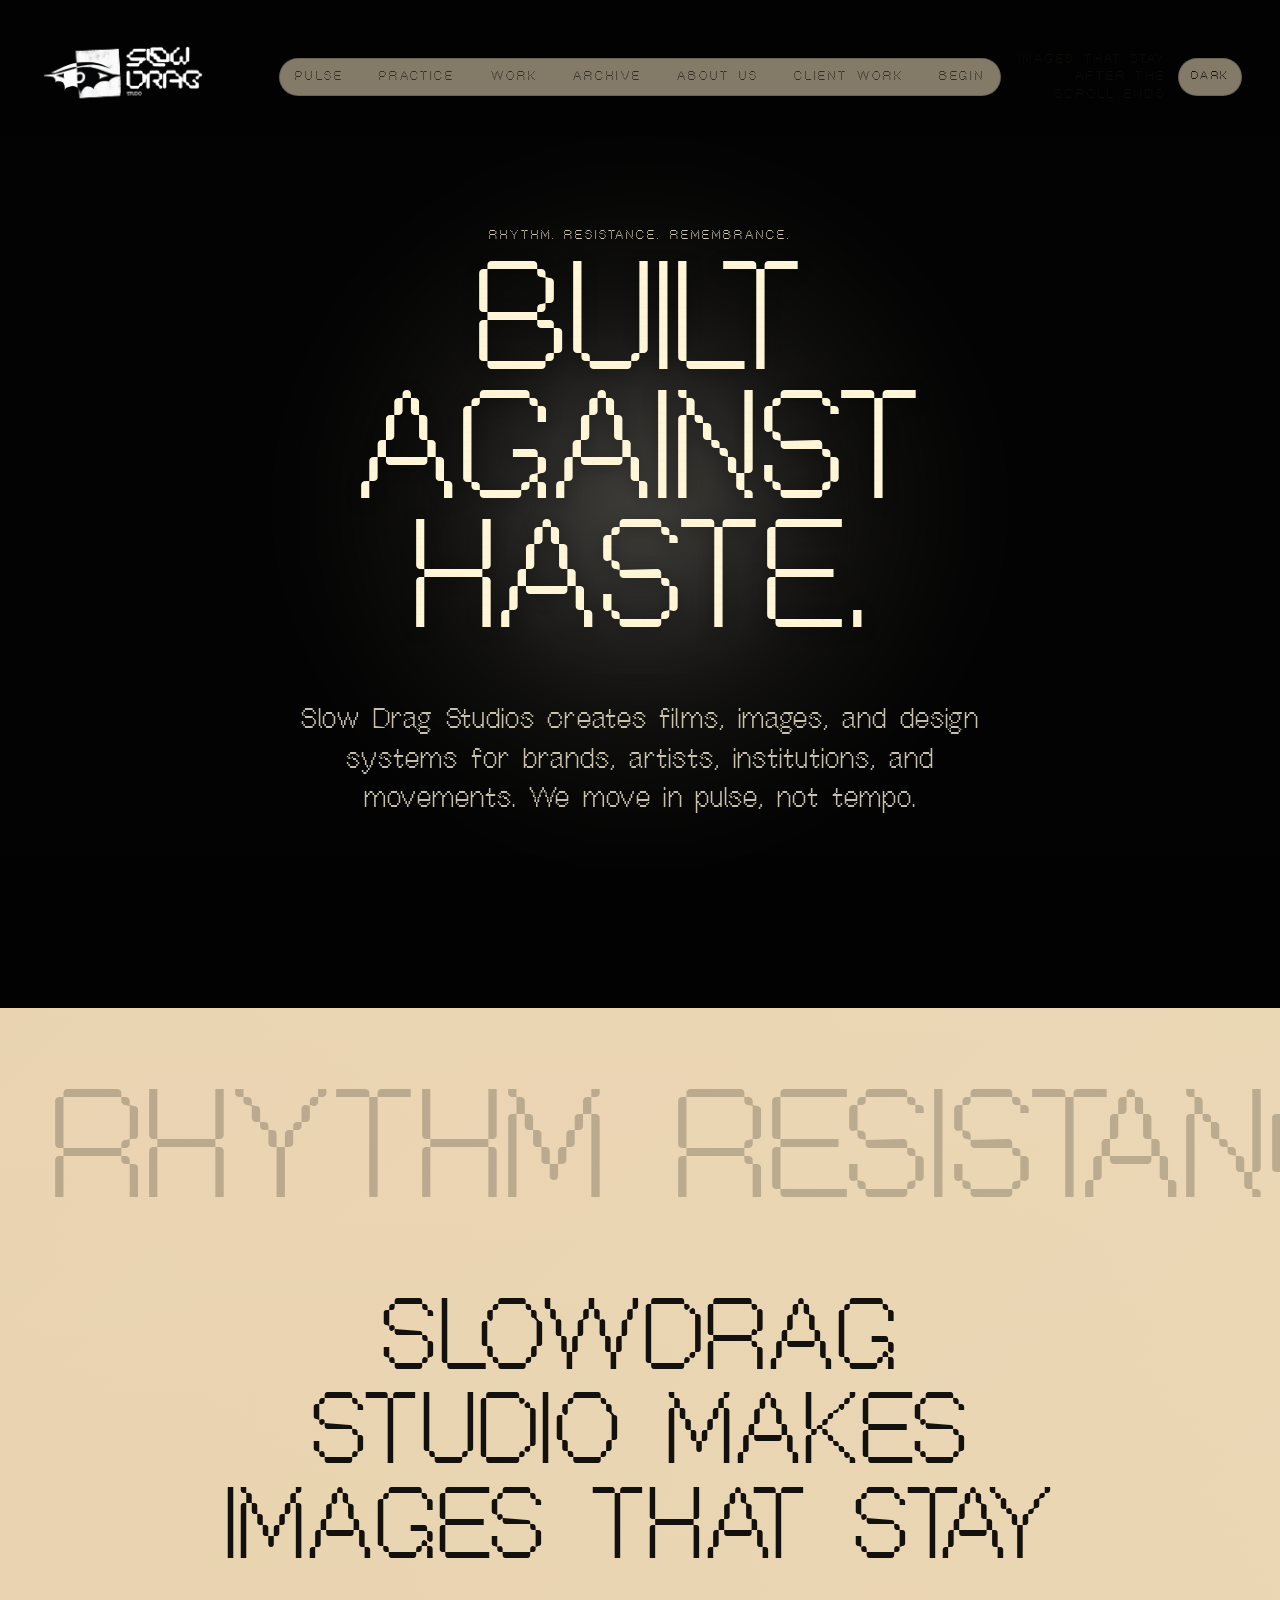
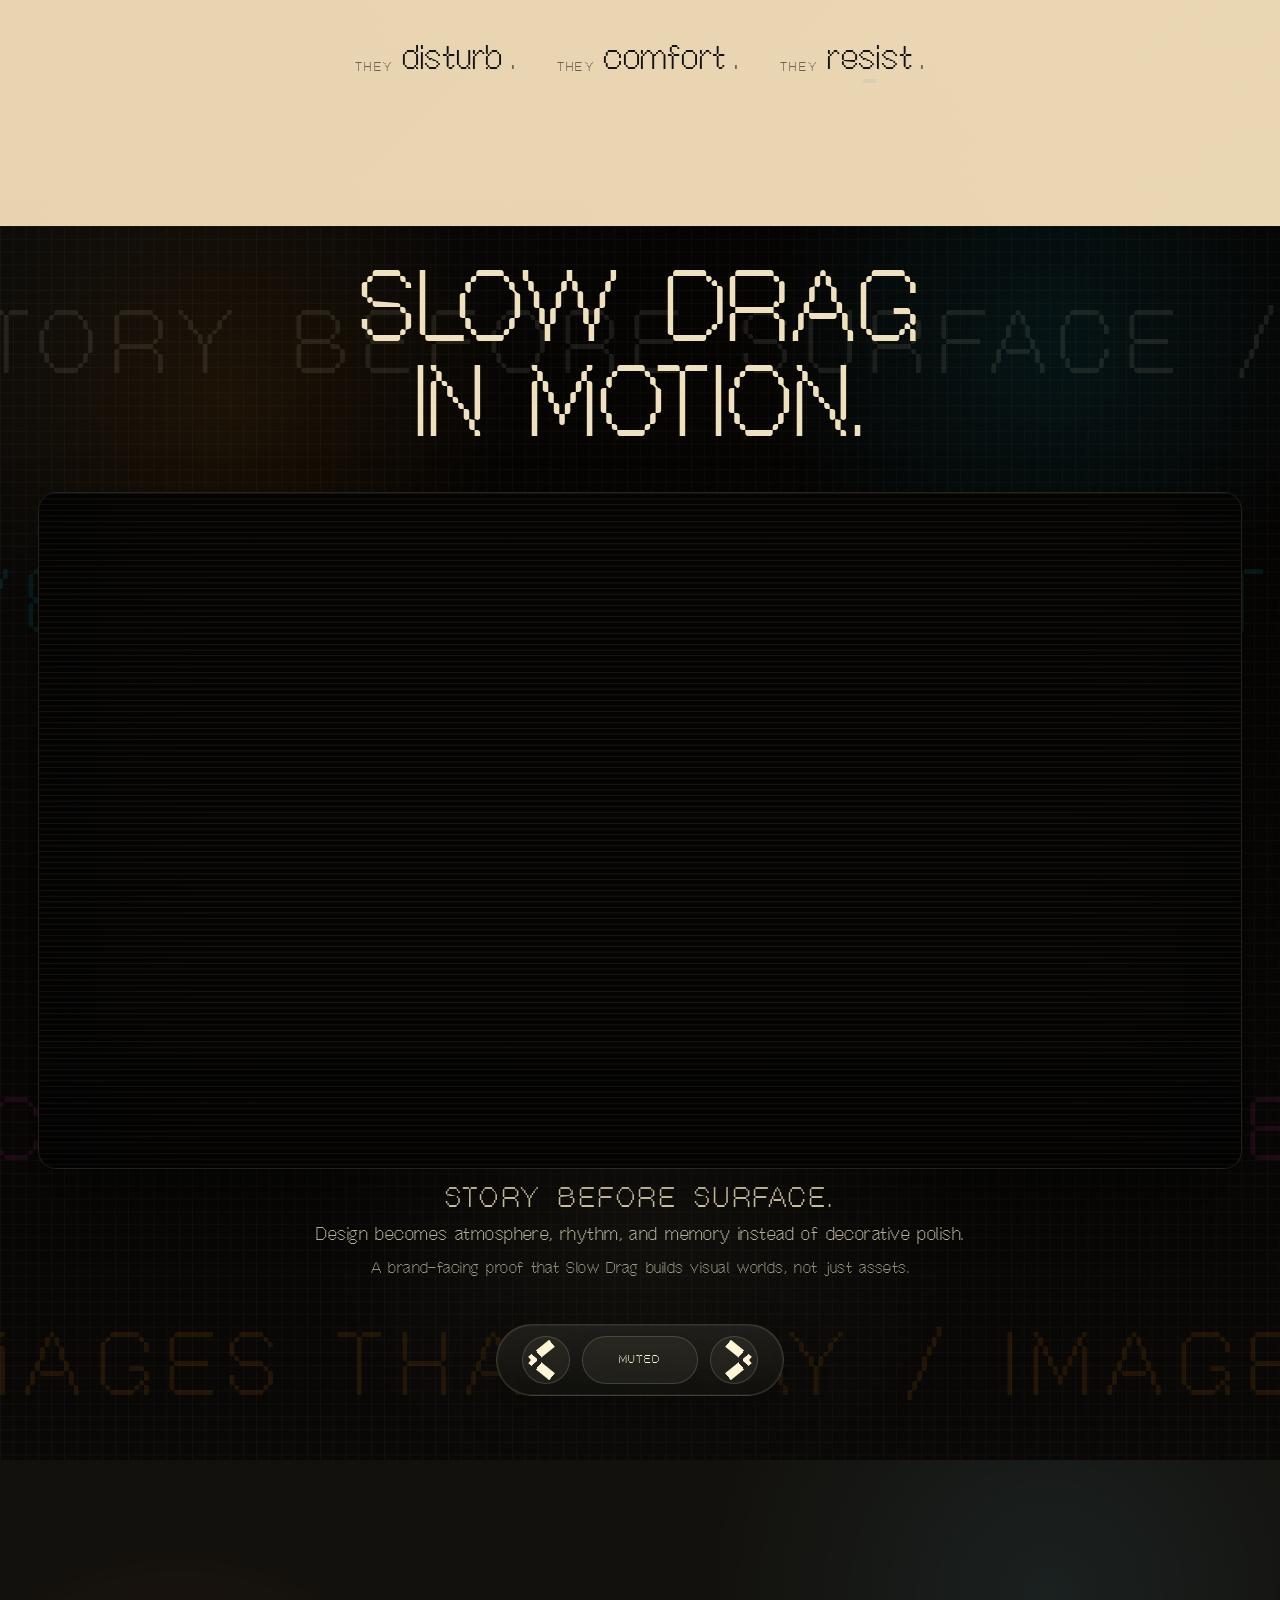
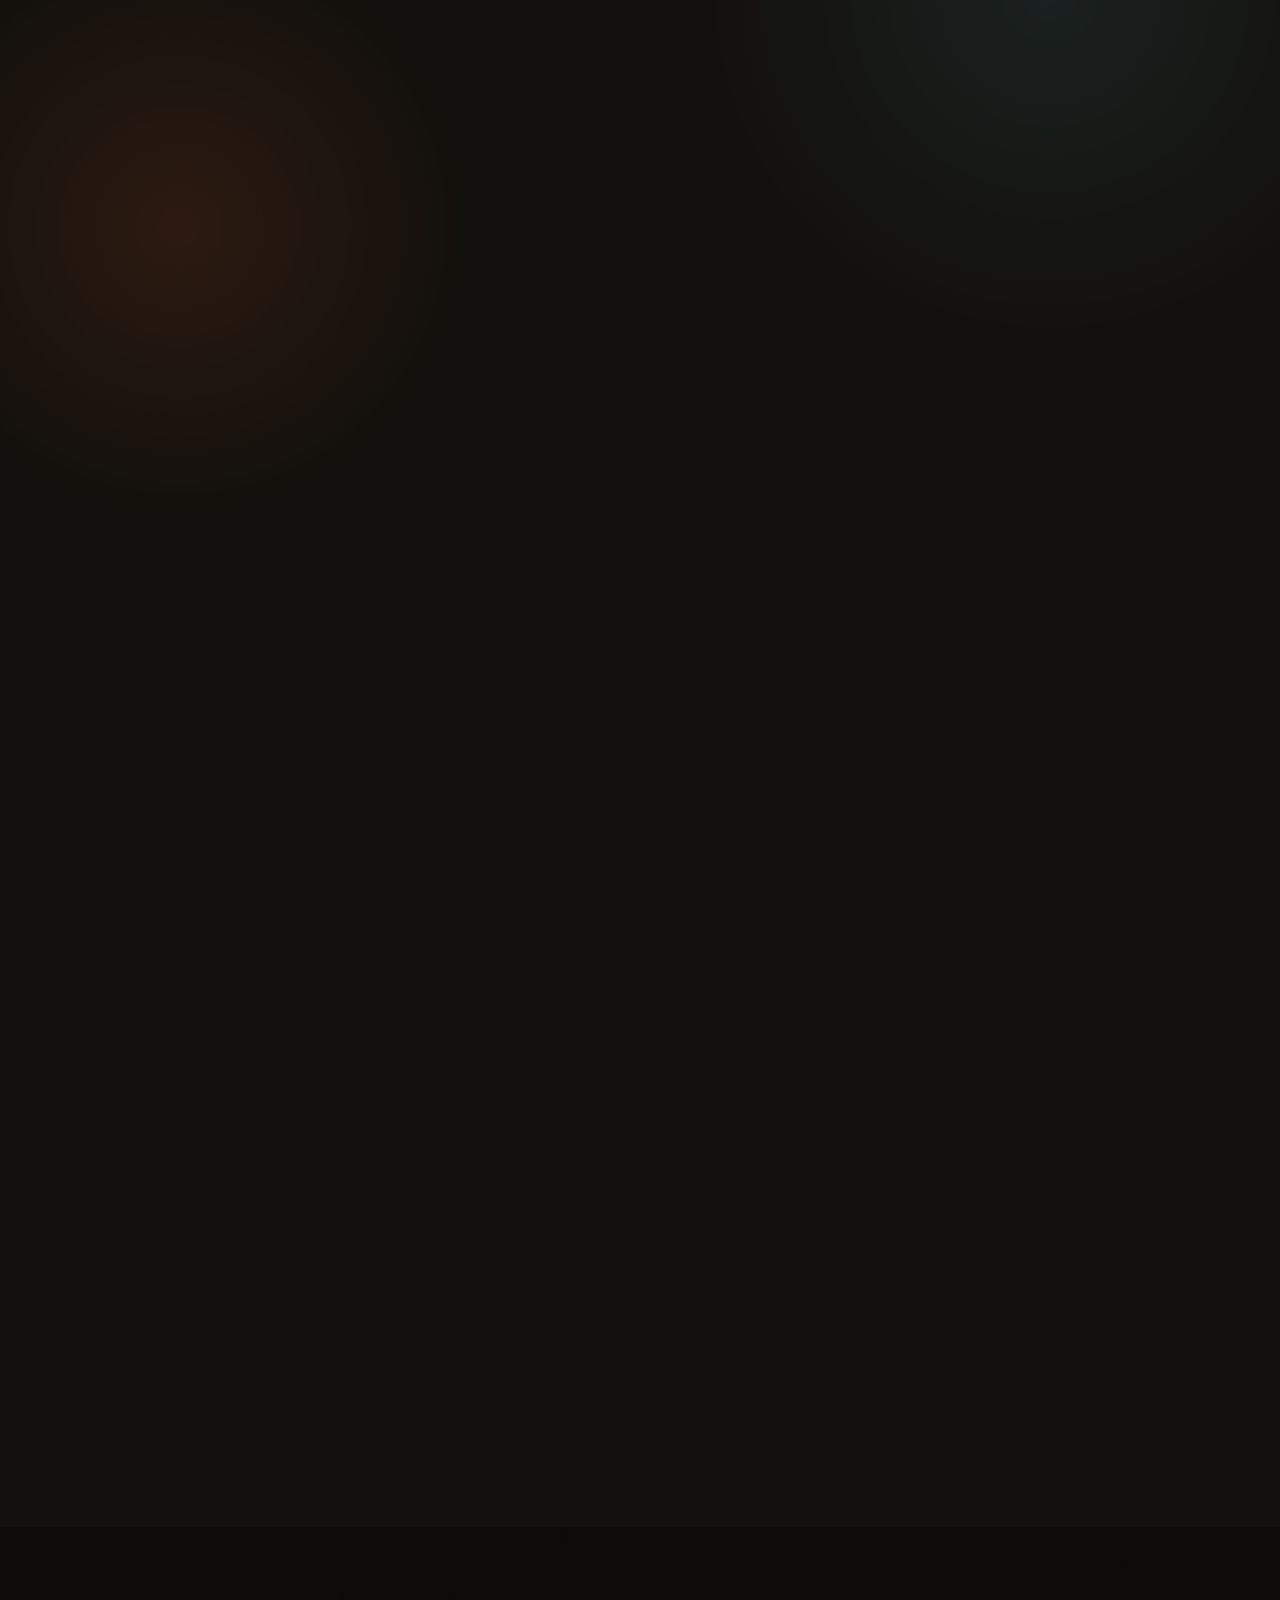
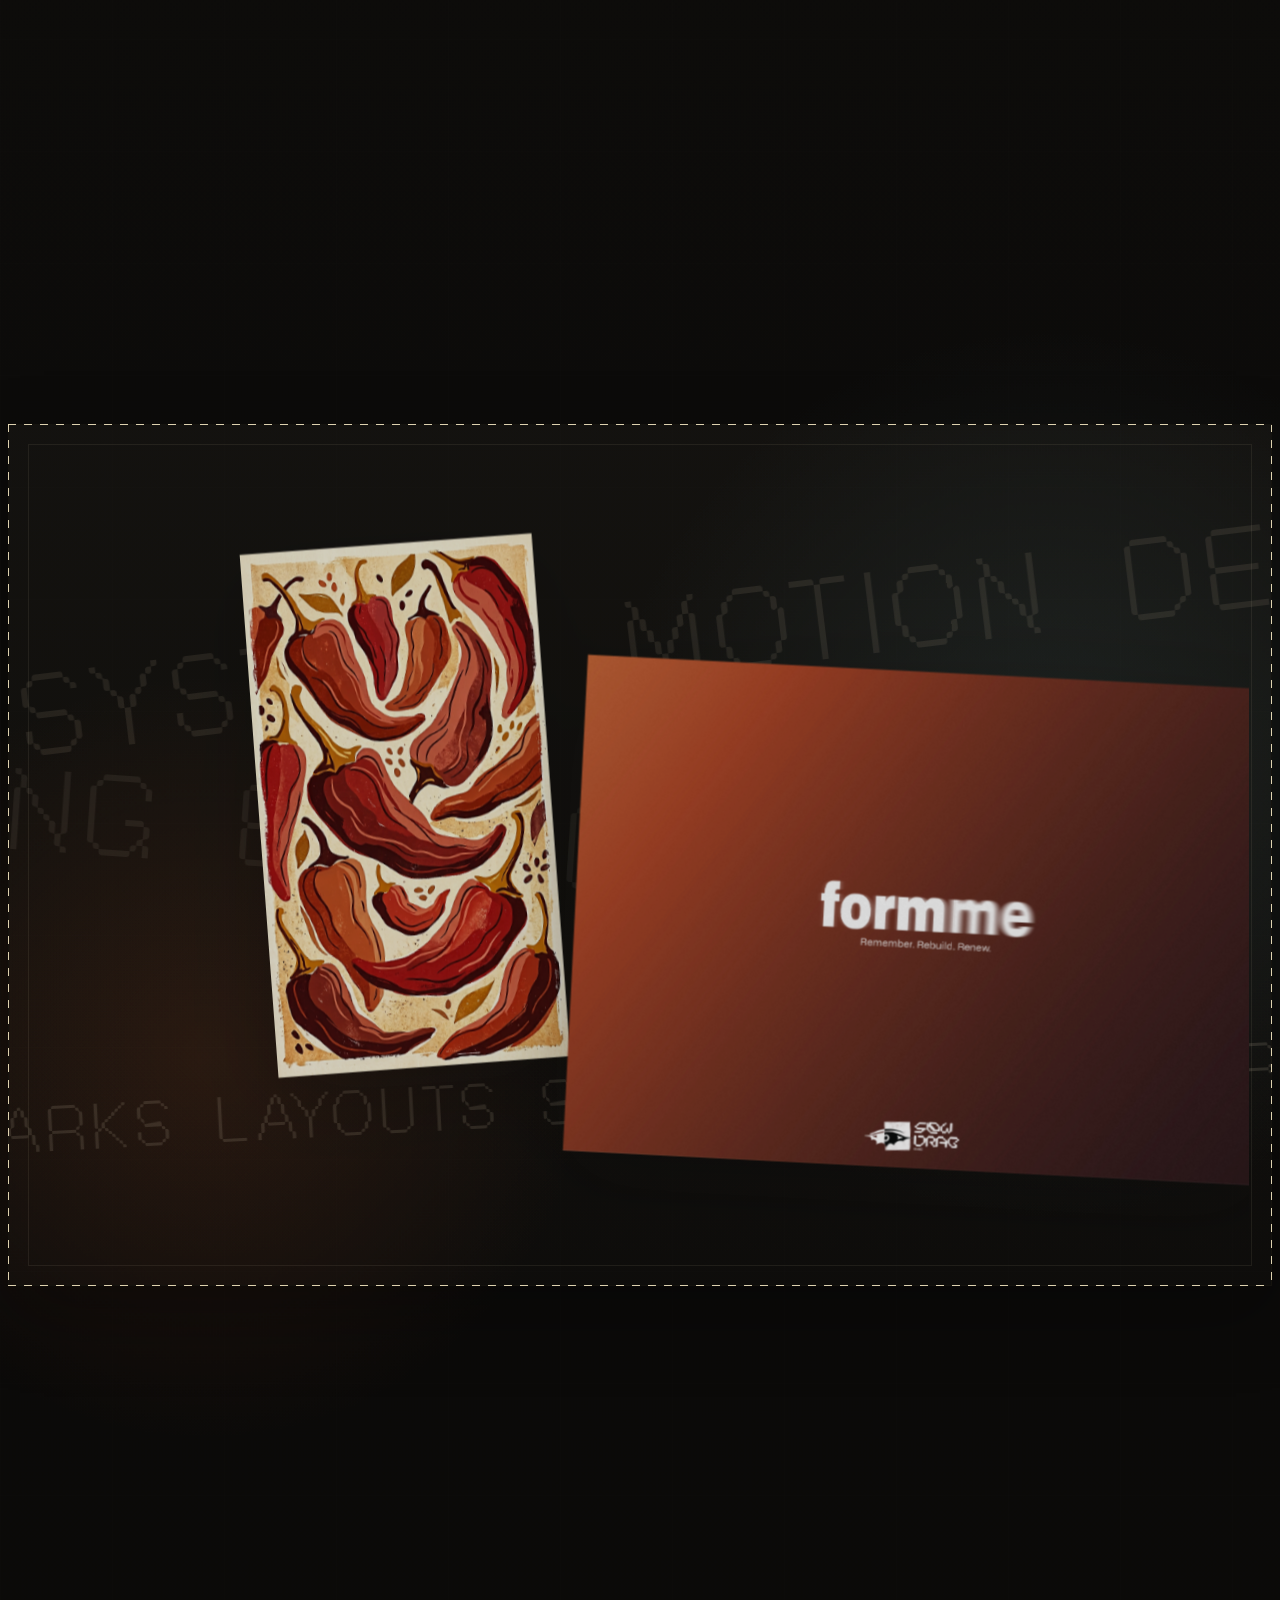
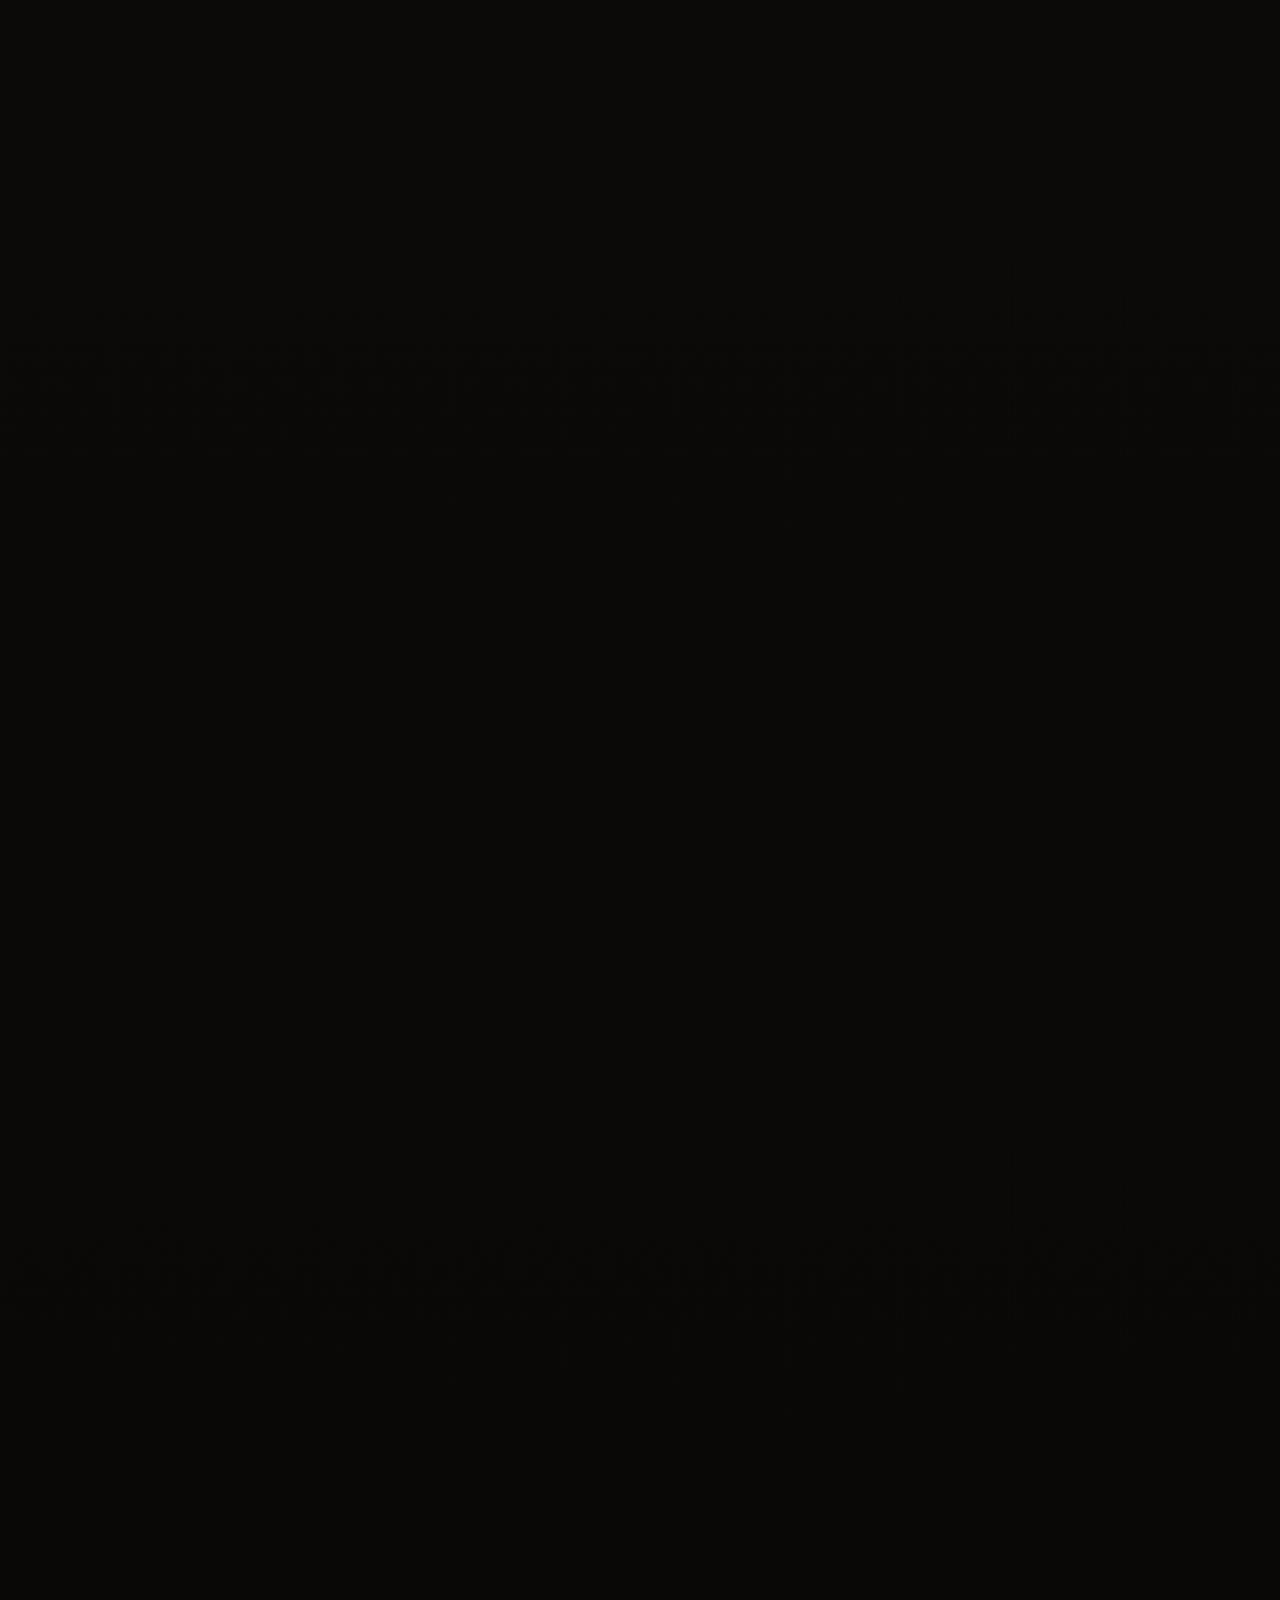
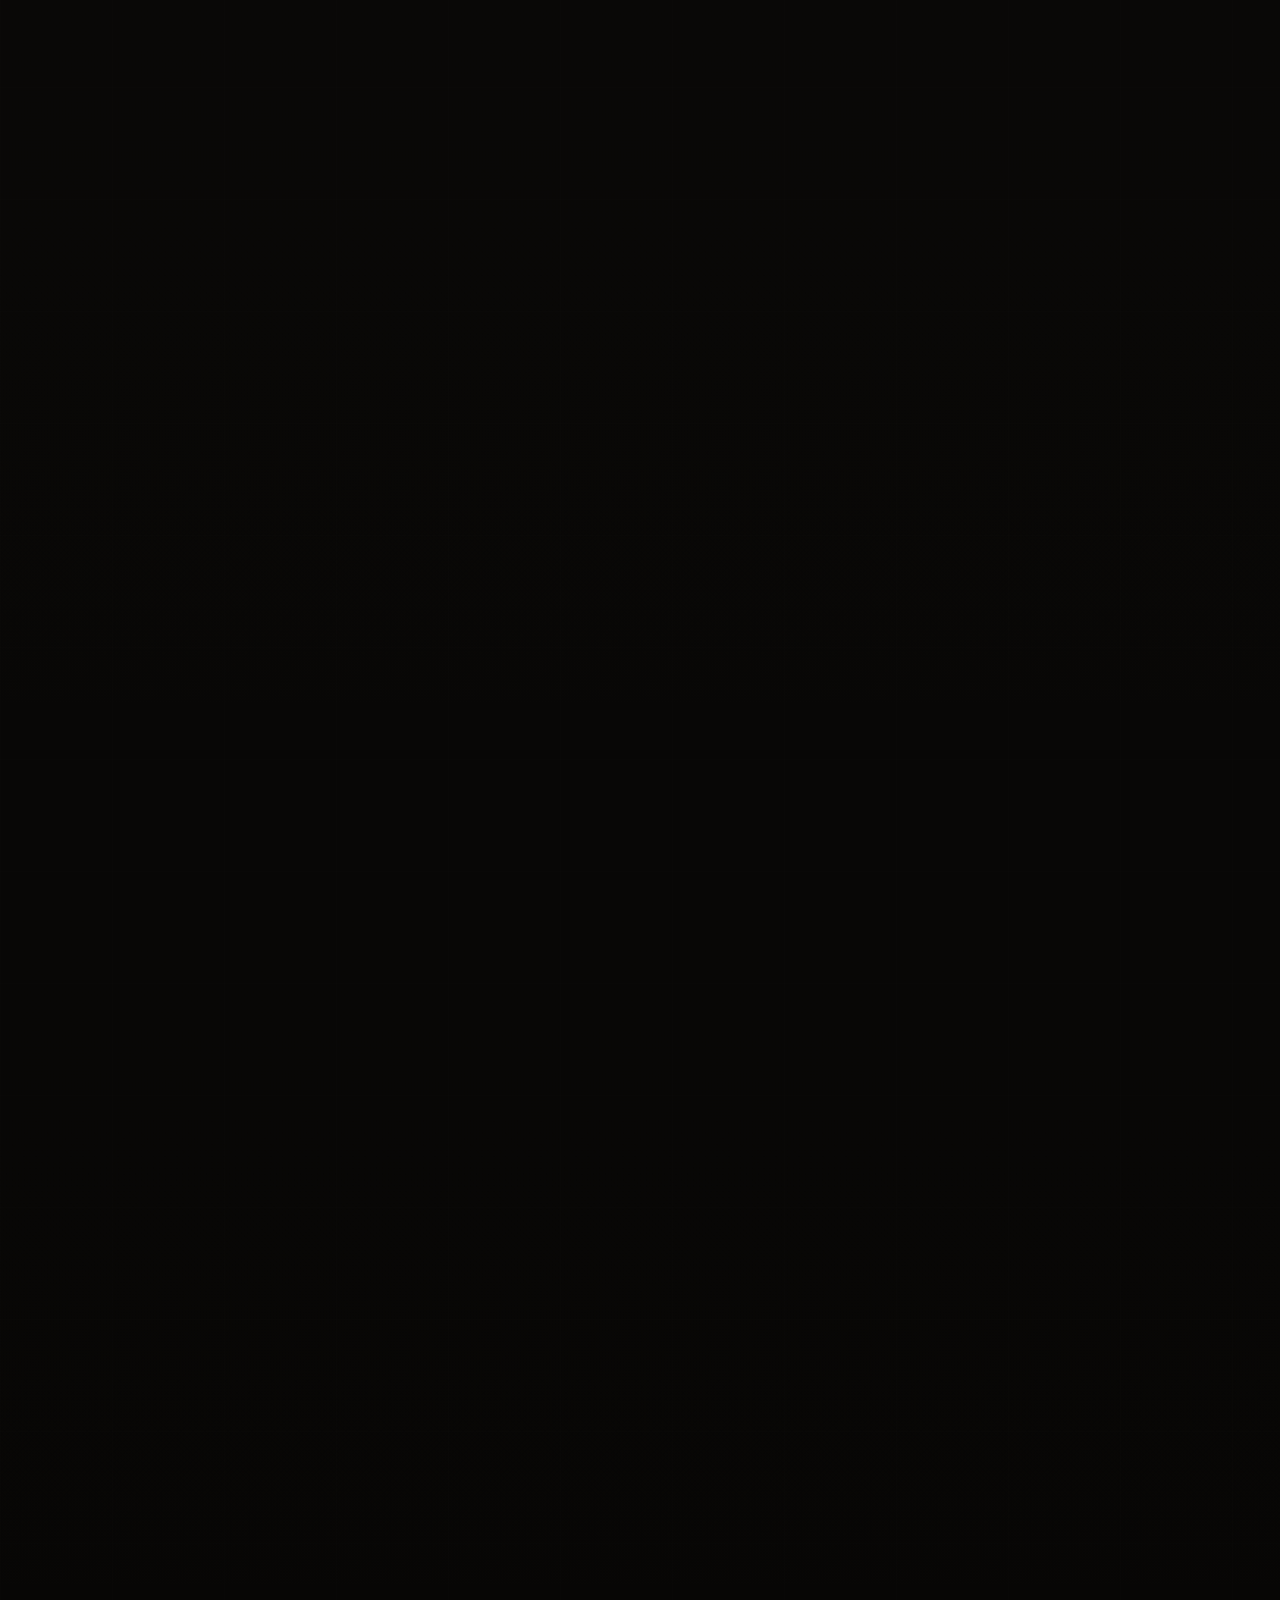
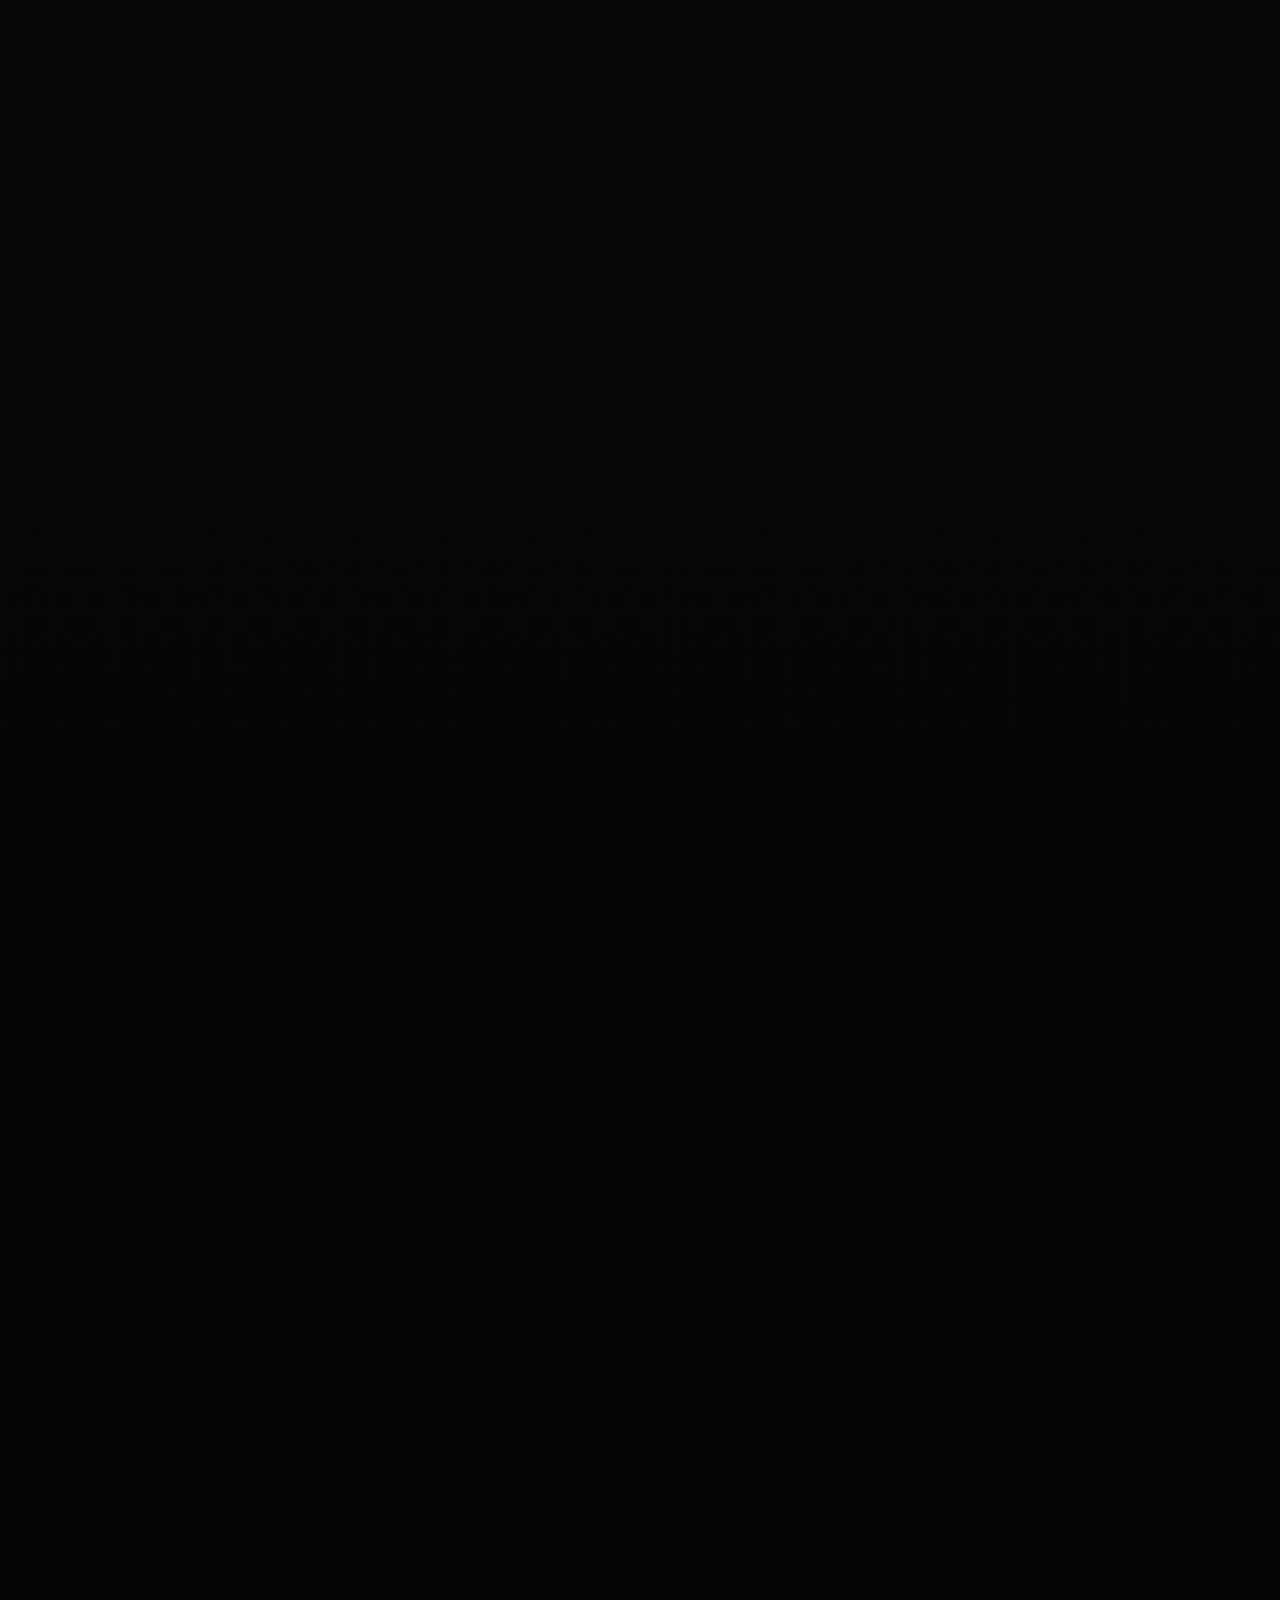
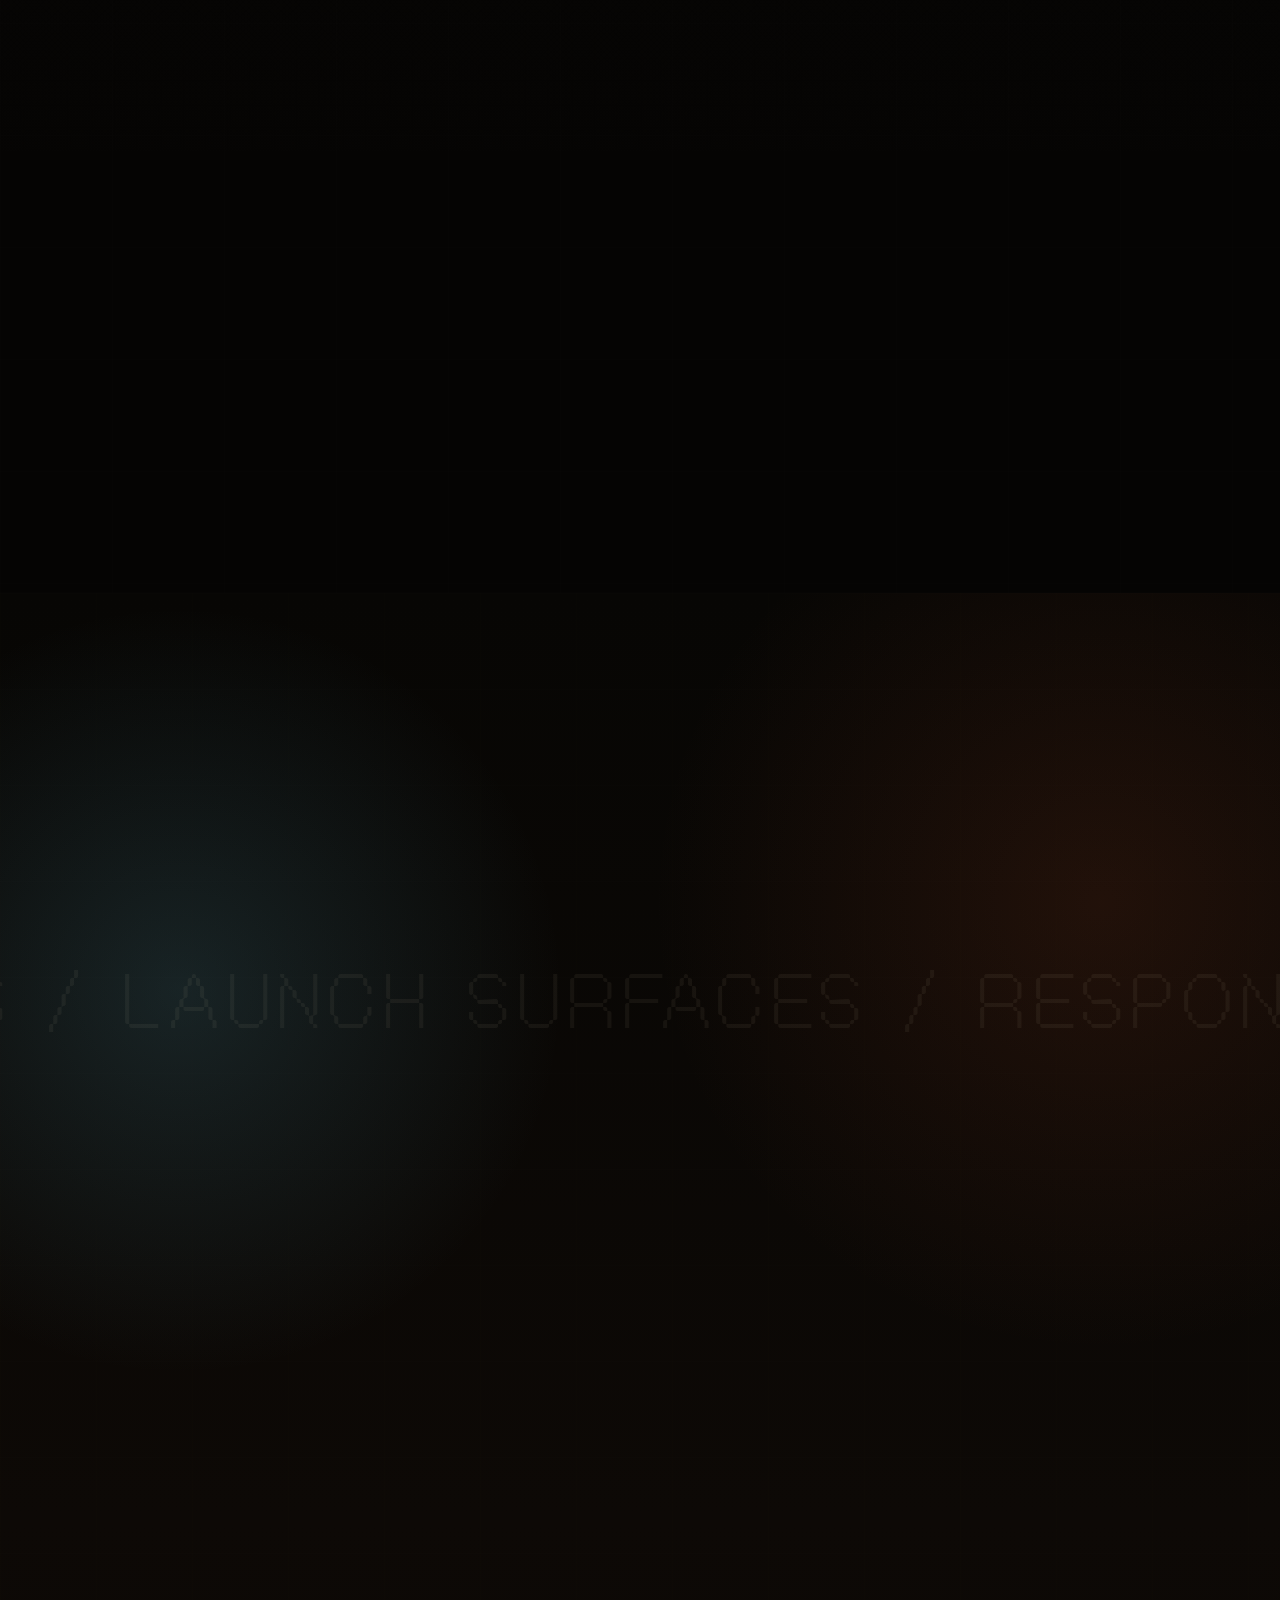
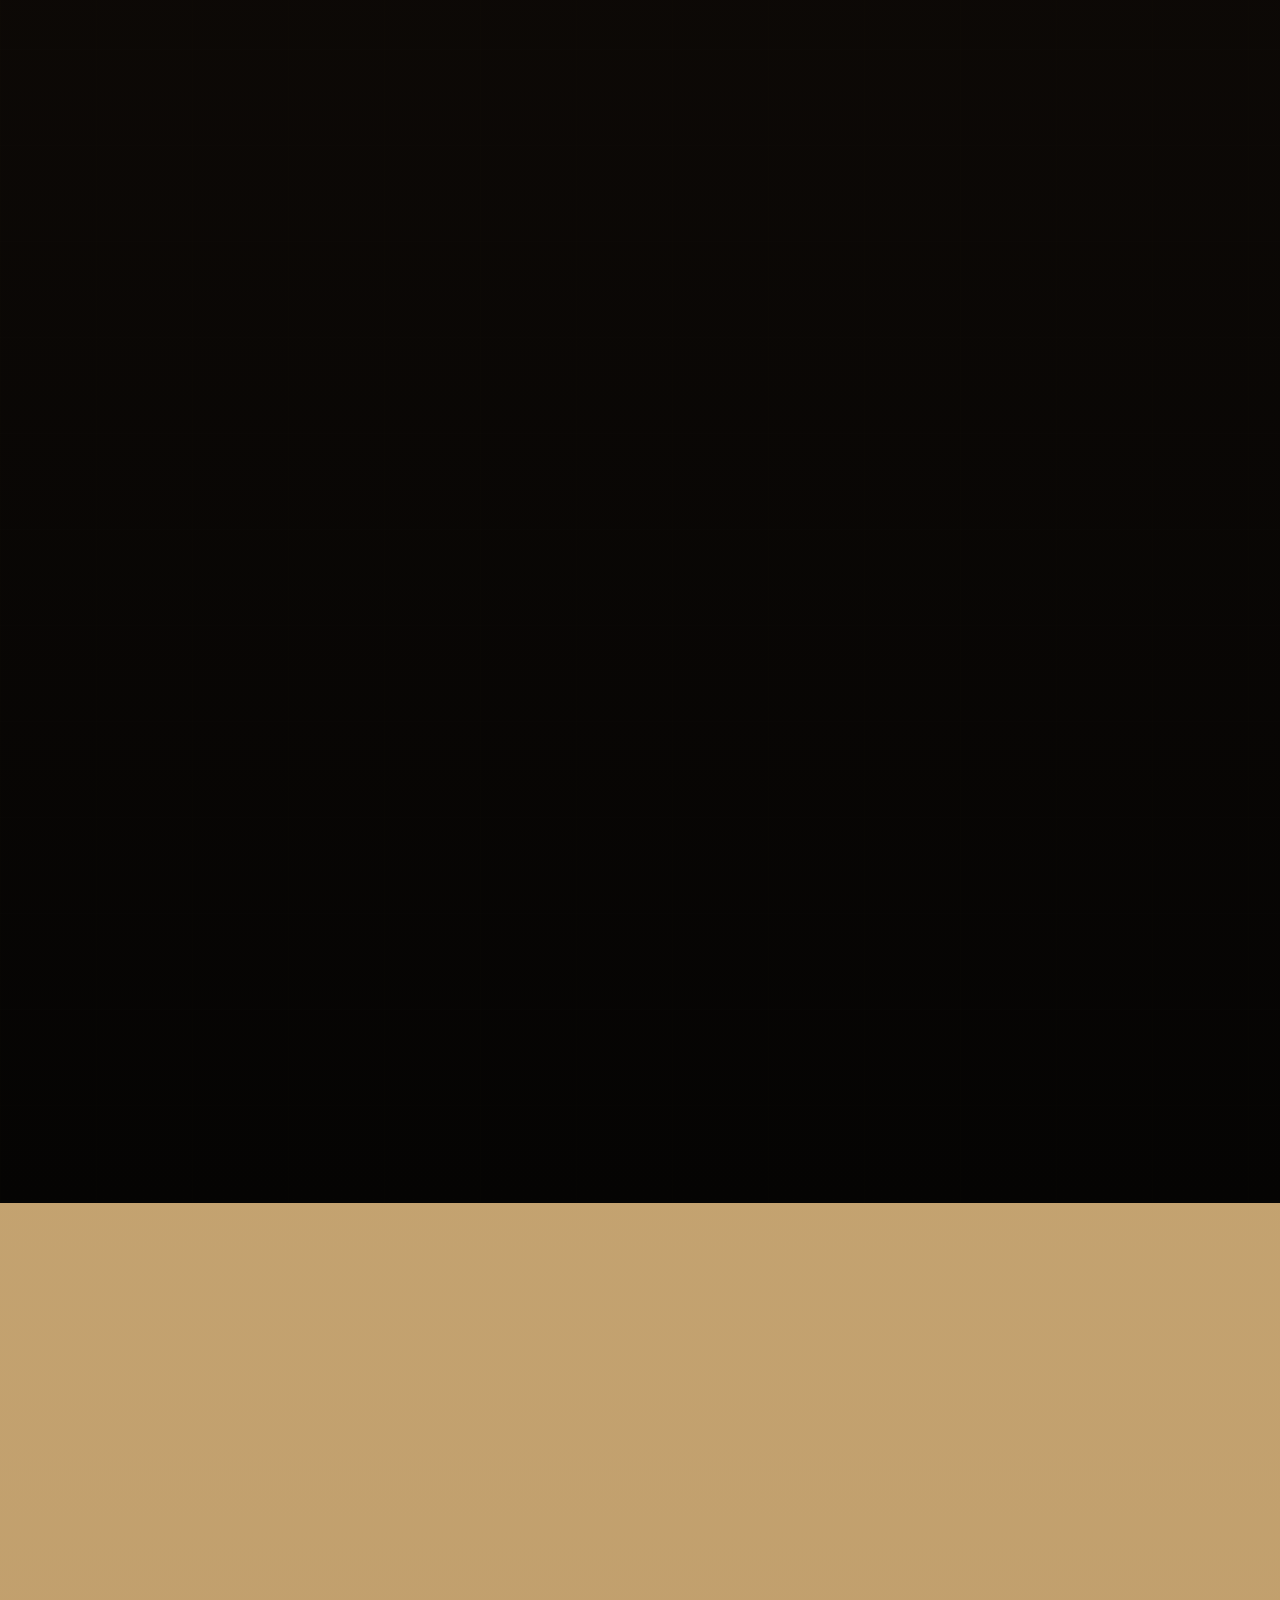
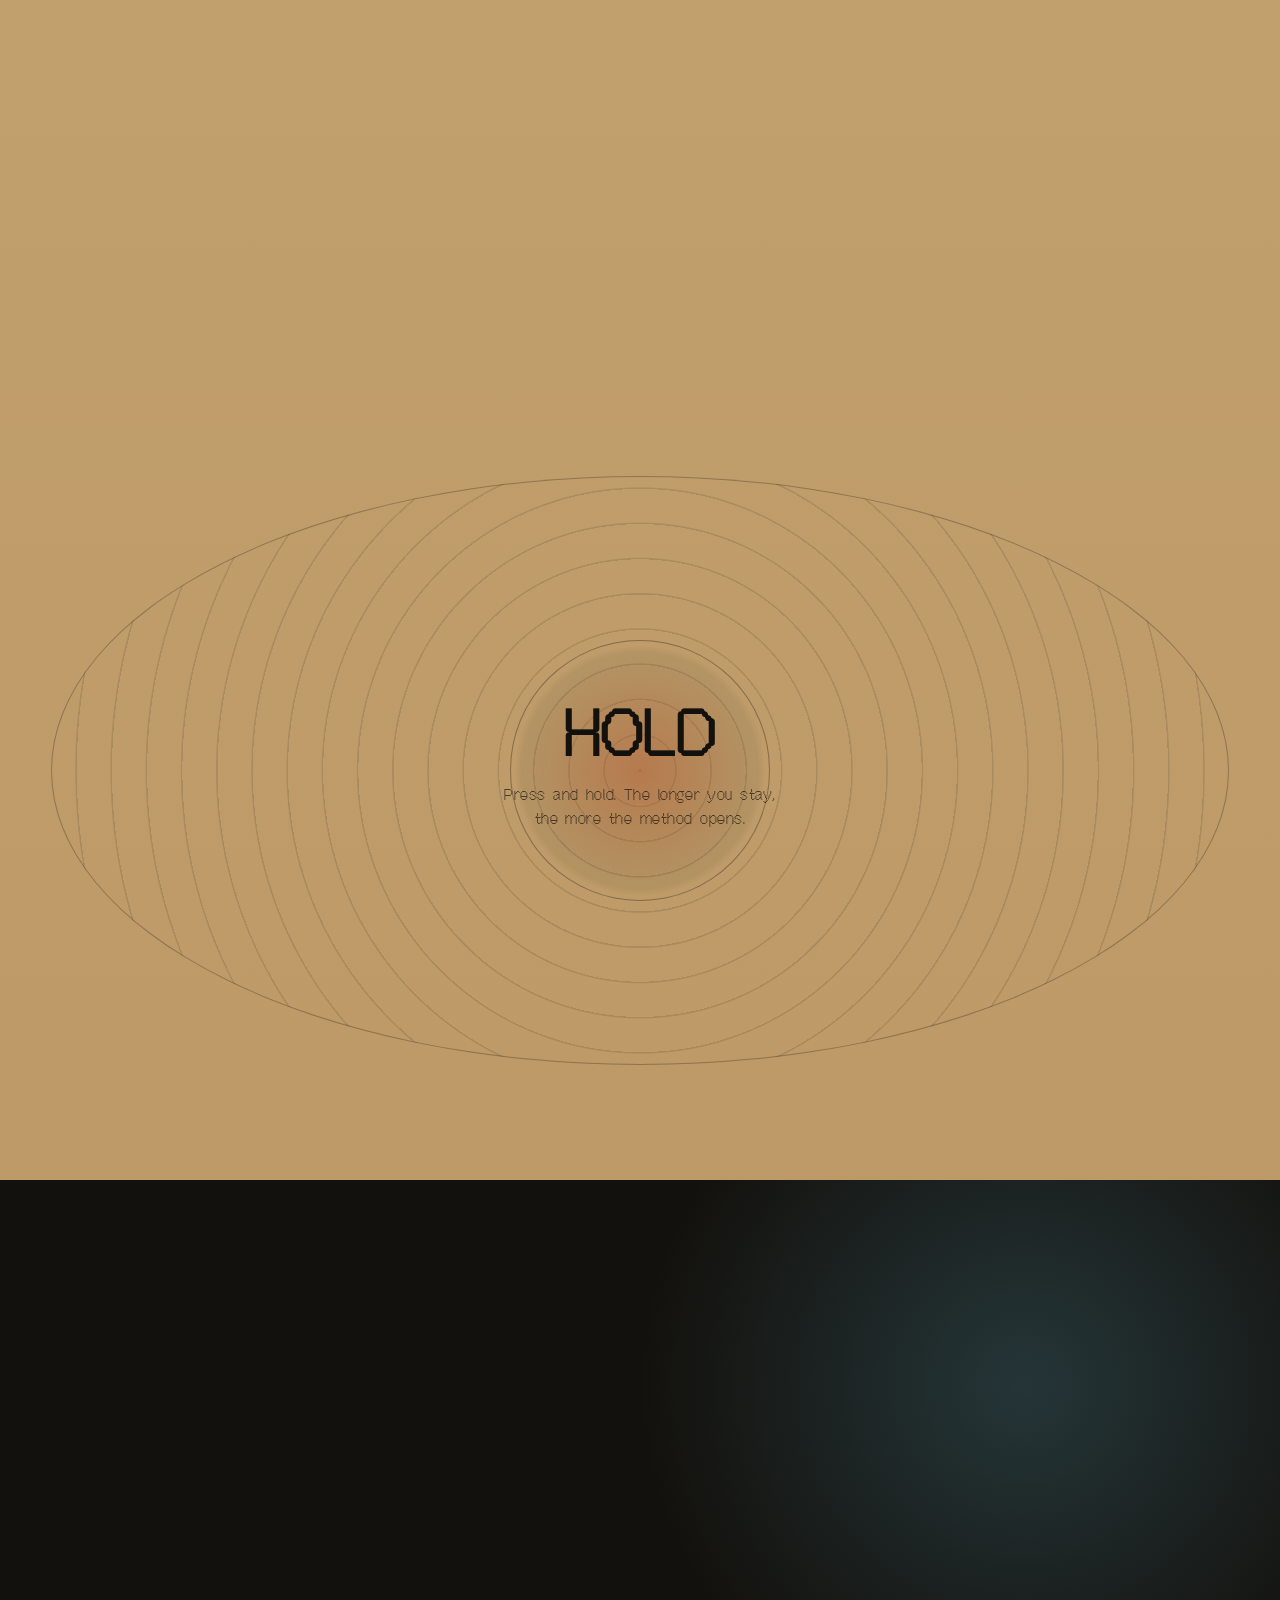
==== commit 038c8e76: "Record Slowdrag governed public refresh" ====
--- a/site/index.html
+++ b/site/index.html
@@ -3,7 +3,32 @@
   <head>
     <meta charset="utf-8" />
     <meta name="viewport" content="width=device-width, initial-scale=1" />
-    <title>Slow Drag Studios - Pulse Archive v1</title>
+    <title>Slow Drag Studio | Design Excellence</title>
+    <meta
+      name="description"
+      content="Slow Drag Studio creates films, campaign images, design systems, motion-driven websites, and authored brand worlds for brands, artists, institutions, and movements."
+    />
+    <link rel="canonical" href="https://slowdragstudio.com/" />
+    <link rel="icon" type="image/png" href="/Logo%20and%20font/logo.png" />
+    <link rel="apple-touch-icon" href="/Logo%20and%20font/logo.png" />
+    <link rel="manifest" href="/site.webmanifest" />
+    <meta property="og:site_name" content="Slow Drag Studio" />
+    <meta property="og:type" content="website" />
+    <meta property="og:title" content="Slow Drag Studio | Design Excellence" />
+    <meta
+      property="og:description"
+      content="Films, campaign images, design systems, motion-driven websites, and authored brand worlds built in pulse, not tempo."
+    />
+    <meta property="og:url" content="https://slowdragstudio.com/" />
+    <meta property="og:image" content="https://slowdragstudio.com/Logo%20and%20font/fulllogo.png" />
+    <meta property="og:image:alt" content="Slow Drag Studio wordmark" />
+    <meta name="twitter:card" content="summary_large_image" />
+    <meta name="twitter:title" content="Slow Drag Studio | Design Excellence" />
+    <meta
+      name="twitter:description"
+      content="Films, campaign images, design systems, motion-driven websites, and authored brand worlds built in pulse, not tempo."
+    />
+    <meta name="twitter:image" content="https://slowdragstudio.com/Logo%20and%20font/fulllogo.png" />
     <script>
       if ("scrollRestoration" in history) {
         history.scrollRestoration = "manual";
@@ -64,6 +89,7 @@
         color: var(--ink);
         font-family: var(--font-body);
         scroll-behavior: smooth;
+        scroll-padding-top: clamp(5.75rem, 8vw, 7.25rem);
       }
 
       body {
@@ -289,9 +315,35 @@
         pointer-events: none;
       }
 
+      .site-header::before {
+        content: "";
+        position: absolute;
+        inset: 0 0 auto;
+        z-index: 0;
+        display: none;
+        height: 3.95rem;
+        pointer-events: none;
+        background:
+          linear-gradient(180deg, rgba(239, 225, 189, 0.82), rgba(239, 225, 189, 0.5) 68%, rgba(239, 225, 189, 0));
+        border-bottom: 1px solid rgba(19, 17, 13, 0.075);
+        box-shadow: 0 0.55rem 1.25rem rgba(45, 28, 12, 0.075);
+        backdrop-filter: blur(14px);
+      }
+
+      :root[data-theme="dark"] .site-header::before {
+        background:
+          linear-gradient(180deg, rgba(9, 8, 6, 0.86), rgba(9, 8, 6, 0.5) 68%, rgba(9, 8, 6, 0));
+        border-bottom-color: rgba(242, 230, 196, 0.075);
+        box-shadow: 0 0.55rem 1.35rem rgba(0, 0, 0, 0.22);
+      }
+
       .brand-link,
       .nav,
-      .signal-tag {
+      .signal-tag,
+      .nav-toggle,
+      .header-actions {
+        position: relative;
+        z-index: 1;
         pointer-events: auto;
       }
 
@@ -311,6 +363,17 @@
           linear-gradient(90deg, rgba(255, 47, 179, 0.42), rgba(0, 216, 255, 0.42), rgba(140, 255, 0, 0.38)),
           rgba(255, 242, 61, 0.64);
         backdrop-filter: blur(18px);
+        -webkit-overflow-scrolling: touch;
+        overscroll-behavior-x: contain;
+        scrollbar-width: none;
+      }
+
+      .nav::-webkit-scrollbar {
+        display: none;
+      }
+
+      .nav-toggle {
+        display: none;
       }
 
       .nav a,
@@ -326,6 +389,8 @@
       .nav a {
         padding: 0.2rem 0.3rem;
         opacity: 0.72;
+        flex: 0 0 auto;
+        scroll-snap-align: start;
         transition: opacity 180ms ease, transform 180ms ease;
       }
 
@@ -498,6 +563,14 @@
         box-shadow: 0 0.8rem 2rem rgba(255, 47, 179, 0.32);
       }
 
+      .button:disabled {
+        opacity: 0.56;
+        cursor: progress;
+        pointer-events: none;
+        transform: none;
+        box-shadow: none;
+      }
+
       .button--quiet {
         border-color: rgba(27, 0, 63, 0.32);
       }
@@ -908,16 +981,6 @@
         margin-top: clamp(3rem, 6vw, 6rem);
       }
 
-      .principle-stack {
-        display: grid;
-        gap: 0.8rem;
-        margin-top: clamp(2rem, 5vw, 4rem);
-        width: min(100%, 82rem);
-        margin-inline: auto;
-        justify-items: center;
-      }
-
-      .principle,
       .method-step {
         display: grid;
         grid-template-columns: auto 1fr;
@@ -925,116 +988,6 @@
         border-top: 1px solid rgba(27, 0, 63, 0.26);
       }
 
-      .principle {
-        position: relative;
-        padding: 1rem;
-        border: 1px solid rgba(27, 0, 63, 0.3);
-        border-radius: 1.2rem;
-        background:
-          linear-gradient(90deg, rgba(255, 47, 179, 0.2), rgba(0, 216, 255, 0.16)),
-          rgba(255, 252, 232, 0.42);
-        overflow: hidden;
-      }
-
-      .principle::before {
-        content: "";
-        position: absolute;
-        inset: 0;
-        opacity: 0;
-        background: linear-gradient(90deg, rgba(140, 255, 0, 0.32), rgba(255, 47, 179, 0.18), transparent);
-        transform: translateX(-40%);
-        transition: opacity 220ms ease, transform 320ms ease;
-      }
-
-      .principle:hover::before {
-        opacity: 1;
-        transform: translateX(0);
-      }
-
-      .principle--intro {
-        grid-template-columns: 1fr;
-        padding: clamp(1.15rem, 2vw, 1.55rem);
-        background: transparent;
-      }
-
-      .principle--intro::before {
-        display: none;
-      }
-
-      .principle--summary {
-        gap: clamp(1rem, 1.8vw, 1.4rem);
-      }
-
-      .principle--intro.principle--summary {
-        color: inherit;
-        width: 100%;
-      }
-
-      .principle--intro.principle--summary > div {
-        display: grid;
-        gap: clamp(0.75rem, 1.5vw, 1.15rem);
-        width: 100%;
-      }
-
-      .principle--intro.principle--summary p {
-        margin: 0;
-        max-width: 62rem;
-        font-size: clamp(0.98rem, 1.22vw, 1.22rem);
-        line-height: 1.72;
-        color: inherit;
-      }
-
-      .principle--intro.principle--summary > div > p:first-child {
-        width: min(100%, 34ch);
-        max-width: 34ch;
-        text-align: center;
-        justify-self: center;
-        text-wrap: balance;
-      }
-
-      .principle--intro.principle--summary > div > p:last-child {
-        width: 100%;
-        max-width: none;
-        justify-self: stretch;
-        text-align: center;
-        text-wrap: balance;
-      }
-
-      .principle .principle__focus-inline {
-        display: block;
-        font: inherit;
-        font-size: 1.82em;
-        line-height: 1.18;
-        letter-spacing: inherit;
-        text-transform: none;
-        color: inherit;
-        opacity: 1;
-        filter: none;
-        text-shadow: none;
-        background: none;
-        box-shadow: none;
-      }
-
-      .principle .principle__follow-line {
-        display: block;
-        width: 100%;
-        margin-top: 0.4em;
-        text-align: center;
-      }
-
-      .principle__number,
-      .principle strong,
-      .principle span {
-        position: relative;
-      }
-
-      .principle__number {
-        color: var(--pink);
-        font-family: var(--font-display);
-        letter-spacing: 0.2em;
-      }
-
-      .principle strong,
       .method-step strong {
         display: block;
         color: var(--ink);
@@ -1043,7 +996,6 @@
         text-transform: uppercase;
       }
 
-      .principle span,
       .method-step span {
         color: rgba(27, 0, 63, 0.72);
         font-size: clamp(1.04rem, 1.18vw, 1.22rem);
@@ -2203,27 +2155,19 @@
 
       .design-volume__head {
         display: grid;
-        gap: 0.8rem;
-        max-width: 68rem;
-        width: min(68rem, calc(100% - 2rem));
-        margin: 0 auto clamp(2rem, 4vw, 3rem);
-        padding-inline: 0.35rem;
+        gap: 0.95rem;
+        width: min(98rem, calc(100% - 2rem));
+        margin: 0 auto clamp(1.8rem, 4vw, 2.8rem);
+        text-align: center;
       }
 
       .design-volume__head .section-title {
-        max-width: 20ch;
+        max-width: 14ch;
+        margin-inline: auto;
       }
 
       .design-volume__title {
         cursor: default;
-      }
-
-      .design-volume__head p:last-child {
-        margin: 0;
-        max-width: 42rem;
-        color: rgba(239, 225, 189, 0.76);
-        font-size: clamp(1.08rem, 1.3vw, 1.24rem);
-        line-height: 1.6;
       }
 
       .design-volume__journey {
@@ -2410,11 +2354,7 @@
         background: #080706;
       }
 
-      @media (max-width: 1100px) {
-        .design-volume__head {
-          max-width: 58rem;
-        }
-
+      @media (max-width: 980px) {
         .design-volume__frame {
           width: calc(100% - 0.7rem);
         }
@@ -2444,26 +2384,51 @@
       }
 
       @media (max-width: 680px) {
-        .design-volume__head {
-          width: min(100%, calc(100% - 1rem));
-        }
-
-        .design-volume__head .section-title {
-          max-width: 14ch;
-        }
-
         .design-volume__journey {
-          min-height: 200vh;
+          height: auto;
+          min-height: auto;
+        }
+
+        .design-volume__sticky {
+          position: relative;
+          top: auto;
+          height: auto;
         }
 
         .design-volume__frame {
           width: calc(100% - 0.3rem);
           padding: 0.72rem;
+          overflow-x: auto;
+          -webkit-overflow-scrolling: touch;
+          scrollbar-width: none;
+          scroll-snap-type: x proximity;
+        }
+
+        .design-volume__frame::-webkit-scrollbar {
+          display: none;
+        }
+
+        .design-volume__backdrop {
+          display: none;
+        }
+
+        .design-volume__viewport {
+          height: auto;
         }
 
         .design-volume__rail {
+          position: relative;
+          top: auto;
+          left: auto;
+          align-items: flex-start;
           gap: 1.2rem;
-          padding-inline: 18vw;
+          padding: 0.5rem 10vw 1rem;
+          transform: none !important;
+        }
+
+        .design-volume__asset {
+          opacity: 1;
+          transform: translate3d(0, 0, 0) rotate(var(--tilt, 0deg));
         }
 
         .design-volume__asset img,
@@ -2912,6 +2877,95 @@
         word-spacing: 0.1em;
       }
 
+      .site-footer {
+        padding: 0 0 clamp(1.5rem, 3vw, 2.35rem);
+        background:
+          linear-gradient(180deg, rgba(0, 0, 0, 0), rgba(5, 4, 3, 0.94) 22%, #050403 100%);
+        color: var(--bone);
+      }
+
+      .site-footer__inner {
+        width: min(98rem, calc(100% - 2rem));
+        margin: 0 auto;
+        padding-top: clamp(1rem, 2vw, 1.35rem);
+        border-top: 1px solid rgba(255, 252, 232, 0.16);
+        display: flex;
+        flex-wrap: wrap;
+        align-items: center;
+        justify-content: space-between;
+        gap: 1rem;
+      }
+
+      .site-footer__label {
+        margin: 0;
+        color: rgba(255, 252, 232, 0.58);
+        font-size: 0.76rem;
+        line-height: 1.5;
+        letter-spacing: 0.18em;
+        text-transform: uppercase;
+      }
+
+      .site-footer__links {
+        display: flex;
+        flex-wrap: wrap;
+        justify-content: center;
+        gap: 0.8rem;
+      }
+
+      .site-footer__legal {
+        display: flex;
+        flex-wrap: wrap;
+        justify-content: center;
+        gap: 0.8rem;
+        color: rgba(255, 252, 232, 0.58);
+        font-size: 0.78rem;
+        line-height: 1.5;
+        letter-spacing: 0.12em;
+        text-transform: uppercase;
+      }
+
+      .site-footer__legal a {
+        color: inherit;
+        transition: color 180ms ease;
+      }
+
+      .site-footer__legal a:hover,
+      .site-footer__legal a:focus-visible {
+        color: var(--bone);
+      }
+
+      .site-footer__link {
+        display: inline-flex;
+        align-items: center;
+        justify-content: center;
+        width: 3rem;
+        height: 3rem;
+        min-height: 3rem;
+        padding: 0;
+        border: 1px solid rgba(255, 252, 232, 0.2);
+        border-radius: 999px;
+        background: rgba(255, 252, 232, 0.04);
+        color: var(--bone);
+        transition: transform 180ms ease, border-color 180ms ease, background 180ms ease;
+      }
+
+      .site-footer__link svg {
+        width: 1.22rem;
+        height: 1.22rem;
+        display: block;
+      }
+
+      .site-footer__link svg * {
+        vector-effect: non-scaling-stroke;
+      }
+
+      .site-footer__link:hover,
+      .site-footer__link:focus-visible {
+        transform: translateY(-0.08rem);
+        border-color: rgba(255, 252, 232, 0.4);
+        background: rgba(255, 252, 232, 0.1);
+      }
+
       .contact-card {
         padding: 1.1rem;
         color: var(--ink);
@@ -2997,6 +3051,11 @@
 
       .contact-card .contact-window__intro {
         margin: 0;
+        color: var(--ink);
+        font-size: clamp(1.06rem, 1.12vw, 1.18rem);
+        line-height: 1.58;
+        letter-spacing: 0.035em;
+        word-spacing: 0.1em;
       }
 
       .contact-window__form {
@@ -3095,12 +3154,123 @@
         letter-spacing: 0.05em;
       }
 
+      .contact-card .contact-window__privacy {
+        margin: 0.7rem 0 0;
+        color: rgba(19, 17, 13, 0.56);
+        font-size: 0.76rem;
+        line-height: 1.45;
+        letter-spacing: 0.04em;
+      }
+
+      .contact-card .contact-window__privacy a {
+        color: inherit;
+        text-decoration: underline;
+        text-underline-offset: 0.16em;
+      }
+
+      .contact-card .contact-window__confirmation {
+        margin: 0.7rem 0 0;
+        min-height: 1.35rem;
+        color: rgba(19, 17, 13, 0.7);
+        font-size: 0.9rem;
+        line-height: 1.5;
+        letter-spacing: 0.04em;
+      }
+
       .contact-card .contact-window__hint[data-state="success"] {
         color: rgba(140, 255, 0, 0.88);
       }
 
       .contact-card .contact-window__hint[data-state="fallback"] {
         color: rgba(19, 17, 13, 0.7);
+      }
+
+      .contact-card .contact-window__confirmation[data-state="success"] {
+        color: rgba(140, 255, 0, 0.92);
+      }
+
+      .contact-card .contact-window__confirmation[data-state="fallback"] {
+        color: rgba(19, 17, 13, 0.74);
+      }
+
+      .conversation-pop {
+        position: fixed;
+        inset: 0;
+        z-index: 85;
+        display: grid;
+        place-items: center;
+        padding: 1rem;
+        background: rgba(7, 5, 3, 0.44);
+        opacity: 0;
+        pointer-events: none;
+        transition: opacity 220ms ease;
+      }
+
+      .conversation-pop.is-visible {
+        opacity: 1;
+        pointer-events: auto;
+      }
+
+      .conversation-pop__panel {
+        width: min(28rem, 100%);
+        border: 1px solid rgba(19, 17, 13, 0.18);
+        border-radius: 1.2rem;
+        background:
+          linear-gradient(145deg, rgba(255, 243, 207, 0.98), rgba(239, 225, 189, 0.96));
+        color: var(--ink);
+        padding: clamp(1rem, 4vw, 1.4rem);
+        box-shadow: 0 1.4rem 4rem rgba(0, 0, 0, 0.34);
+        transform: translateY(0.7rem) scale(0.98);
+        transition: transform 220ms ease;
+      }
+
+      .conversation-pop.is-visible .conversation-pop__panel {
+        transform: translateY(0) scale(1);
+      }
+
+      .conversation-pop__kicker {
+        margin: 0 0 0.55rem;
+        color: rgba(19, 17, 13, 0.54);
+        font-family: var(--font-display);
+        font-size: 0.68rem;
+        letter-spacing: 0.18em;
+        text-transform: uppercase;
+      }
+
+      .conversation-pop__title {
+        margin: 0;
+        max-width: 12ch;
+        font-family: var(--font-display);
+        font-size: clamp(2rem, 8vw, 3rem);
+        line-height: 0.92;
+        letter-spacing: 0.02em;
+        text-transform: uppercase;
+      }
+
+      .conversation-pop__copy {
+        margin: 0.9rem 0 0;
+        color: rgba(19, 17, 13, 0.72);
+        font-size: 1rem;
+        line-height: 1.5;
+      }
+
+      .conversation-pop__close {
+        margin-top: 1rem;
+        border: 1px solid rgba(19, 17, 13, 0.18);
+        border-radius: 999px;
+        background: rgba(19, 17, 13, 0.08);
+        color: var(--ink);
+        padding: 0.68rem 0.85rem;
+        font-family: var(--font-display);
+        font-size: 0.68rem;
+        letter-spacing: 0.14em;
+        text-transform: uppercase;
+        cursor: pointer;
+      }
+
+      .conversation-pop__close:hover,
+      .conversation-pop__close:focus-visible {
+        background: rgba(19, 17, 13, 0.14);
       }
 
       [data-reveal] {
@@ -3250,6 +3420,14 @@
         .contact-window__grid {
           grid-template-columns: 1fr;
         }
+
+        .site-footer__inner {
+          justify-content: center;
+        }
+
+        .site-footer__links {
+          justify-content: center;
+        }
       }
 
       @media (max-width: 680px) {
@@ -3282,9 +3460,11 @@
         }
 
         .nav {
-          justify-content: space-between;
+          justify-content: flex-start;
           width: 100%;
           overflow-x: auto;
+          padding-inline: 0.9rem;
+          scroll-snap-type: x proximity;
         }
 
         .hero h1 {
@@ -3512,12 +3692,88 @@
         transform: translateY(-0.08rem);
       }
 
+      .nav-toggle {
+        position: relative;
+        width: 2.35rem;
+        height: 2.35rem;
+        min-height: 2.35rem;
+        padding: 0;
+        border: 1px solid rgba(19, 17, 13, 0.22);
+        border-radius: 999px;
+        background: rgba(239, 225, 189, 0.55);
+        color: var(--ink);
+        backdrop-filter: blur(18px);
+        cursor: pointer;
+        transition:
+          transform 180ms ease,
+          background 180ms ease,
+          color 180ms ease,
+          border-color 180ms ease;
+      }
+
+      .nav-toggle:hover,
+      .nav-toggle:focus-visible {
+        background: var(--ink);
+        color: var(--paper);
+        transform: translateY(-0.08rem);
+      }
+
+      .nav-toggle__line {
+        position: absolute;
+        left: 50%;
+        width: 1.05rem;
+        height: 1px;
+        background: currentColor;
+        transform: translateX(-50%);
+        transition:
+          transform 180ms ease,
+          opacity 180ms ease,
+          top 180ms ease;
+      }
+
+      .nav-toggle__line:nth-child(1) {
+        top: 0.75rem;
+      }
+
+      .nav-toggle__line:nth-child(2) {
+        top: 1.15rem;
+      }
+
+      .nav-toggle__line:nth-child(3) {
+        top: 1.55rem;
+      }
+
+      .nav-toggle[aria-expanded="true"] .nav-toggle__line:nth-child(1) {
+        top: 1.15rem;
+        transform: translateX(-50%) rotate(38deg);
+      }
+
+      .nav-toggle[aria-expanded="true"] .nav-toggle__line:nth-child(2) {
+        opacity: 0;
+      }
+
+      .nav-toggle[aria-expanded="true"] .nav-toggle__line:nth-child(3) {
+        top: 1.15rem;
+        transform: translateX(-50%) rotate(-38deg);
+      }
+
       :root[data-theme="dark"] .theme-toggle:hover,
       :root[data-theme="dark"] .theme-toggle:focus-visible {
         background: var(--bone);
         color: #090806;
       }
 
+      :root[data-theme="dark"] .nav-toggle {
+        border-color: rgba(242, 230, 196, 0.22);
+        background: rgba(9, 8, 6, 0.62);
+      }
+
+      :root[data-theme="dark"] .nav-toggle:hover,
+      :root[data-theme="dark"] .nav-toggle:focus-visible {
+        background: var(--bone);
+        color: #090806;
+      }
+
       .hero::before {
         background:
           radial-gradient(circle, rgba(255, 255, 255, 0.16), transparent 38%),
@@ -3530,7 +3786,6 @@
           radial-gradient(circle, rgba(255, 243, 207, 0.08), transparent 68%);
       }
 
-      .principle span,
       .method-step span,
       .listening-pad__text span {
         color: var(--muted);
@@ -3669,40 +3924,14 @@
         color: rgba(242, 230, 196, 0.18);
       }
 
-      .principle {
-        border-color: rgba(19, 17, 13, 0.22);
-        background: rgba(255, 246, 220, 0.38);
-      }
-
-      :root[data-theme="dark"] .principle {
-        border-color: rgba(242, 230, 196, 0.18);
-        background: rgba(242, 230, 196, 0.06);
-      }
-
-      .principle--intro,
-      :root[data-theme="dark"] .principle--intro {
-        background: transparent;
-      }
-
-      .principle::before {
-        background: linear-gradient(90deg, rgba(90, 163, 184, 0.18), transparent);
-      }
-
-      .principle__number {
-        color: var(--oxide);
-      }
-
-      .principle strong,
       .method-step strong {
         color: var(--ink);
       }
 
-      .principle,
       .method-step {
         border-top-color: rgba(19, 17, 13, 0.24);
       }
 
-      :root[data-theme="dark"] .principle,
       :root[data-theme="dark"] .method-step {
         border-top-color: rgba(242, 230, 196, 0.18);
       }
@@ -3837,6 +4066,11 @@
         color: var(--bone);
       }
 
+      :root[data-theme="dark"] .site-footer {
+        background:
+          linear-gradient(180deg, rgba(0, 0, 0, 0), rgba(5, 4, 3, 0.96) 22%, #050403 100%);
+      }
+
       .contact-card {
         border-color: rgba(19, 17, 13, 0.18);
         background: linear-gradient(145deg, rgba(255, 243, 207, 0.98), rgba(239, 225, 189, 0.96));
@@ -3867,7 +4101,9 @@
 
       :root[data-theme="dark"] .contact-window__status,
       :root[data-theme="dark"] .contact-window__field span,
-      :root[data-theme="dark"] .contact-card .contact-window__hint {
+      :root[data-theme="dark"] .contact-card .contact-window__hint,
+      :root[data-theme="dark"] .contact-card .contact-window__privacy,
+      :root[data-theme="dark"] .contact-card .contact-window__confirmation {
         color: rgba(242, 230, 196, 0.62);
       }
 
@@ -3902,6 +4138,10 @@
         color: rgba(242, 230, 196, 0.78);
       }
 
+      :root[data-theme="dark"] .contact-card .contact-window__confirmation[data-state="fallback"] {
+        color: rgba(242, 230, 196, 0.82);
+      }
+
       @media (max-width: 980px) {
         .site-header {
           grid-template-columns: auto minmax(0, 1fr) auto;
@@ -3931,6 +4171,966 @@
         .nav {
           grid-column: 1 / -1;
           grid-row: 2;
+        }
+      }
+
+      @media (max-width: 980px) {
+        html {
+          scroll-padding-top: 8.75rem;
+        }
+
+        .site-header {
+          grid-template-columns: auto auto;
+          align-items: start;
+          justify-content: space-between;
+          gap: 0.6rem;
+          padding: 0.75rem 0.7rem;
+          transition: padding 180ms ease;
+        }
+
+        .site-header::before {
+          display: block;
+        }
+
+        .site-header.is-nav-open::before {
+          height: calc(100% + 0.35rem);
+          background:
+            linear-gradient(180deg, rgba(239, 225, 189, 0.9), rgba(239, 225, 189, 0.72) 82%, rgba(239, 225, 189, 0));
+        }
+
+        :root[data-theme="dark"] .site-header.is-nav-open::before {
+          background:
+            linear-gradient(180deg, rgba(9, 8, 6, 0.94), rgba(9, 8, 6, 0.74) 82%, rgba(9, 8, 6, 0));
+        }
+
+        .brand-link {
+          grid-column: 1;
+          grid-row: 1;
+        }
+
+        .brand-link img {
+          width: clamp(4.8rem, 18vw, 6rem);
+        }
+
+        .signal-tag {
+          display: none;
+        }
+
+        .header-actions {
+          grid-column: 2;
+          grid-row: 1;
+          justify-self: end;
+          gap: 0.55rem;
+        }
+
+        .nav-toggle {
+          display: inline-flex;
+          flex: 0 0 auto;
+        }
+
+        .theme-toggle {
+          min-height: 2.15rem;
+          padding: 0.4rem 0.64rem;
+          font-size: 0.62rem;
+          letter-spacing: 0.16em;
+        }
+
+        .nav {
+          grid-column: 1 / -1;
+          grid-row: 2;
+          justify-self: end;
+          width: min(21rem, calc(100vw - 1.4rem));
+          max-height: 0;
+          margin-top: 0;
+          padding: 0 0.75rem;
+          display: grid;
+          gap: 0;
+          overflow: hidden;
+          border-radius: 1rem;
+          opacity: 0;
+          pointer-events: none;
+          transform: translateY(-0.35rem);
+          scroll-snap-type: none;
+          transition:
+            max-height 240ms cubic-bezier(0.2, 0.8, 0.2, 1),
+            opacity 180ms ease,
+            transform 200ms ease,
+            padding 200ms ease;
+        }
+
+        .site-header.is-nav-open .nav {
+          max-height: 26rem;
+          margin-top: 0.65rem;
+          padding: 0.65rem 0.75rem;
+          opacity: 1;
+          pointer-events: auto;
+          transform: translateY(0);
+        }
+
+        .nav a {
+          width: 100%;
+          padding: 0.72rem 0.18rem;
+          border-top: 1px solid rgba(19, 17, 13, 0.12);
+          font-size: 0.64rem;
+          letter-spacing: 0.15em;
+          opacity: 0.84;
+        }
+
+        .nav a:first-child {
+          border-top: 0;
+        }
+
+        :root[data-theme="dark"] .nav a {
+          border-top-color: rgba(242, 230, 196, 0.13);
+        }
+      }
+
+      @media (max-width: 980px) {
+        html {
+          scroll-padding-top: 9.5rem;
+        }
+
+        .section {
+          min-height: auto;
+          padding: clamp(4.25rem, 9vw, 6.25rem) clamp(0.9rem, 3.4vw, 2rem);
+        }
+
+        .section-title {
+          font-size: clamp(3rem, 10.8vw, 6.6rem);
+          line-height: 0.94;
+        }
+
+        p {
+          font-size: clamp(1.02rem, 2.25vw, 1.18rem);
+          line-height: 1.56;
+        }
+
+        .hero {
+          min-height: 100svh;
+          padding: clamp(8.8rem, 16vw, 10.4rem) clamp(1rem, 4vw, 2.2rem) clamp(4rem, 9vw, 6rem);
+        }
+
+        .hero h1 {
+          font-size: clamp(4.25rem, 15vw, 8.2rem);
+          line-height: 0.88;
+        }
+
+        .hero__lede {
+          max-width: 35rem;
+          font-size: clamp(1.08rem, 3vw, 1.5rem);
+          line-height: 1.45;
+        }
+
+        .manifesto {
+          padding-top: clamp(3.4rem, 8vw, 5rem);
+        }
+
+        .manifesto__grid {
+          margin-top: clamp(2.2rem, 6vw, 4rem);
+        }
+
+        .manifesto__pulse-stage {
+          width: min(100%, 48rem);
+          padding-inline: 0;
+        }
+
+        .manifesto__pulse {
+          row-gap: 0.9rem;
+          font-size: clamp(1.08rem, 3.8vw, 2.2rem);
+        }
+
+        .story-player {
+          min-height: auto;
+          padding: clamp(2.75rem, 7vw, 4.25rem) clamp(0.95rem, 3vw, 1.5rem) clamp(3rem, 7vw, 4.25rem);
+        }
+
+        .story-player__head .section-title {
+          max-width: 13ch;
+        }
+
+        .story-player__video-shell {
+          width: 100%;
+          border-radius: 1rem;
+        }
+
+        .story-player__screen-copy {
+          max-width: 44rem;
+          padding-inline: 0;
+        }
+
+        .story-player__proof {
+          font-size: clamp(1rem, 3.2vw, 1.55rem);
+        }
+
+        .story-player__statement,
+        .story-player__note {
+          font-size: clamp(0.98rem, 2.35vw, 1.16rem);
+        }
+
+        .story-player__controls {
+          min-width: min(100%, 17rem);
+        }
+
+        .archive {
+          padding-inline: clamp(0.7rem, 2.6vw, 1.6rem);
+        }
+
+        .archive__head,
+        .archive-grid {
+          width: min(100%, 46rem);
+        }
+
+        .archive-grid--top {
+          gap: 1rem;
+        }
+
+        .archive-card__surface {
+          min-height: clamp(21rem, 62vw, 30rem);
+          transform: none !important;
+        }
+
+        .archive-card__breach {
+          display: none;
+        }
+
+        .archive-grid--top:hover .archive-card:not(:hover) .archive-card__surface,
+        .archive-grid--top:focus-within .archive-card:not(:focus-visible) .archive-card__surface {
+          opacity: 1;
+          transform: none;
+        }
+
+        .archive-card:hover .archive-card__surface,
+        .archive-card:focus-visible .archive-card__surface {
+          transform: none;
+        }
+
+        .archive-card video {
+          filter: saturate(1.05) contrast(1.02) brightness(0.56);
+        }
+
+        .archive-card:hover video,
+        .archive-card:focus-visible video {
+          transform: none;
+          filter: saturate(1.05) contrast(1.02) brightness(0.56);
+        }
+
+        .archive-card__base {
+          top: 0;
+          bottom: auto;
+          align-content: start;
+          padding: 1rem;
+          opacity: 1 !important;
+          transform: none !important;
+        }
+
+        .archive-card__overlay {
+          opacity: 1;
+          padding: 7rem 1rem 1.1rem;
+          background: linear-gradient(180deg, rgba(7, 5, 19, 0.1), rgba(7, 5, 19, 0.48) 48%, rgba(7, 5, 19, 0.96) 100%);
+        }
+
+        .archive-card__overlay .eyebrow,
+        .archive-card__overlay p {
+          max-width: min(30rem, 92%);
+          opacity: 1;
+          transform: none !important;
+        }
+
+        .archive-card__overlay p {
+          font-size: clamp(1rem, 2.5vw, 1.18rem);
+          line-height: 1.55;
+        }
+
+        .design-volume {
+          padding-top: clamp(4.4rem, 9vw, 6rem);
+          padding-bottom: clamp(3.4rem, 7vw, 4.8rem);
+        }
+
+        .design-volume__journey {
+          height: auto;
+          min-height: auto;
+        }
+
+        .design-volume__sticky {
+          position: relative;
+          top: auto;
+          height: auto;
+        }
+
+        .design-volume__frame {
+          width: calc(100% - 0.7rem);
+          height: clamp(28rem, 62svh, 38rem);
+          min-height: 0;
+          padding: clamp(0.75rem, 2vw, 1.1rem);
+          overflow-x: auto;
+          overflow-y: hidden;
+          -webkit-overflow-scrolling: touch;
+          scrollbar-width: none;
+          scroll-padding-inline: 10vw;
+          scroll-snap-type: x mandatory;
+          overscroll-behavior-inline: contain;
+        }
+
+        .design-volume__frame::-webkit-scrollbar {
+          display: none;
+        }
+
+        .design-volume__backdrop {
+          display: none;
+        }
+
+        .design-volume__viewport {
+          height: 100%;
+          min-height: 0;
+          overflow: visible;
+        }
+
+        .design-volume__rail {
+          position: relative;
+          top: auto;
+          left: auto;
+          height: 100%;
+          min-height: 0;
+          align-items: center;
+          gap: clamp(1rem, 3vw, 1.8rem);
+          padding: clamp(0.8rem, 2vw, 1rem) 10vw clamp(1rem, 3vw, 1.35rem);
+          transform: none !important;
+        }
+
+        .design-volume__asset {
+          min-width: min(72vw, var(--asset-w, 28rem));
+          max-width: min(72vw, var(--asset-w, 28rem));
+          height: calc(100% - clamp(1.2rem, 3vw, 1.8rem));
+          opacity: 1;
+          filter: none;
+          scroll-snap-align: center;
+          scroll-snap-stop: always;
+          transform: translate3d(0, 0, 0) rotate(0deg);
+        }
+
+        .design-volume__asset img,
+        .design-volume__asset video {
+          max-width: min(72vw, var(--asset-w, 30rem));
+          max-height: 100%;
+        }
+
+        .web-development__stage {
+          width: min(46rem, calc(100% - 1rem));
+        }
+
+        .web-development__window--hero .web-development__screen {
+          min-height: clamp(20rem, 58vw, 31rem);
+        }
+
+        .web-development__window--side-a .web-development__screen,
+        .web-development__window--side-b .web-development__screen,
+        .web-development__window--footer .web-development__screen {
+          min-height: clamp(16rem, 42vw, 24rem);
+        }
+
+        .method__grid,
+        .closing__grid {
+          gap: clamp(1.6rem, 5vw, 3rem);
+          margin-top: clamp(2rem, 6vw, 3.5rem);
+        }
+
+        .listening-pad {
+          width: min(100%, 34rem);
+          min-height: 0;
+          aspect-ratio: 1;
+          margin-inline: auto;
+        }
+
+        .closing {
+          min-height: auto;
+        }
+      }
+
+      @media (min-width: 981px) and (max-width: 1180px) and (pointer: coarse) {
+        .design-volume {
+          padding-top: clamp(4rem, 7vw, 5.6rem);
+          padding-bottom: clamp(3.2rem, 6vw, 4.6rem);
+        }
+
+        .design-volume__journey {
+          height: auto;
+          min-height: auto;
+        }
+
+        .design-volume__sticky {
+          position: relative;
+          top: auto;
+          height: auto;
+        }
+
+        .design-volume__frame {
+          width: calc(100% - 0.8rem);
+          height: clamp(28rem, 62svh, 38rem);
+          min-height: 0;
+          padding: clamp(0.75rem, 1.8vw, 1.05rem);
+          overflow-x: auto;
+          overflow-y: hidden;
+          -webkit-overflow-scrolling: touch;
+          scrollbar-width: none;
+          scroll-padding-inline: 9vw;
+          scroll-snap-type: x mandatory;
+          overscroll-behavior-inline: contain;
+        }
+
+        .design-volume__frame::-webkit-scrollbar {
+          display: none;
+        }
+
+        .design-volume__backdrop {
+          display: none;
+        }
+
+        .design-volume__viewport {
+          height: 100%;
+          min-height: 0;
+          overflow: visible;
+        }
+
+        .design-volume__rail {
+          position: relative;
+          top: auto;
+          left: auto;
+          height: 100%;
+          min-height: 0;
+          align-items: center;
+          gap: clamp(0.95rem, 2.4vw, 1.6rem);
+          padding: clamp(0.7rem, 1.8vw, 0.95rem) 9vw clamp(0.9rem, 2vw, 1.2rem);
+          transform: none !important;
+        }
+
+        .design-volume__asset {
+          min-width: min(64vw, var(--asset-w, 29rem));
+          max-width: min(64vw, var(--asset-w, 29rem));
+          height: calc(100% - clamp(1.1rem, 2.4vw, 1.6rem));
+          opacity: 1;
+          filter: none;
+          scroll-snap-align: center;
+          scroll-snap-stop: always;
+          transform: translate3d(0, 0, 0) rotate(0deg);
+        }
+
+        .design-volume__asset img,
+        .design-volume__asset video {
+          max-width: min(64vw, var(--asset-w, 29rem));
+          max-height: 100%;
+        }
+      }
+
+      @media (max-width: 680px) {
+        html {
+          scroll-padding-top: 4.75rem;
+        }
+
+        body {
+          letter-spacing: 0.012em;
+          word-spacing: 0.05em;
+        }
+
+        .site-header {
+          grid-template-columns: auto auto;
+          align-items: start;
+          gap: 0.6rem;
+          padding: 0.75rem 0.7rem;
+          transition: padding 180ms ease;
+        }
+
+        .site-header::before {
+          display: block;
+        }
+
+        .site-header.is-nav-open::before {
+          height: calc(100% + 0.35rem);
+          background:
+            linear-gradient(180deg, rgba(239, 225, 189, 0.9), rgba(239, 225, 189, 0.72) 82%, rgba(239, 225, 189, 0));
+        }
+
+        :root[data-theme="dark"] .site-header.is-nav-open::before {
+          background:
+            linear-gradient(180deg, rgba(9, 8, 6, 0.94), rgba(9, 8, 6, 0.74) 82%, rgba(9, 8, 6, 0));
+        }
+
+        .brand-link img {
+          width: clamp(4.8rem, 22vw, 6rem);
+        }
+
+        .brand-link {
+          transition:
+            opacity 180ms ease,
+            visibility 180ms ease,
+            transform 180ms ease;
+        }
+
+        .header-actions {
+          grid-column: 2;
+          grid-row: 1;
+          justify-self: end;
+          gap: 0.55rem;
+        }
+
+        .nav-toggle {
+          display: inline-flex;
+          flex: 0 0 auto;
+        }
+
+        .theme-toggle {
+          min-height: 2.15rem;
+          padding: 0.4rem 0.64rem;
+          font-size: 0.62rem;
+          letter-spacing: 0.16em;
+        }
+
+        .nav {
+          grid-column: 1 / -1;
+          grid-row: 2;
+          justify-self: end;
+          width: min(21rem, calc(100vw - 1.4rem));
+          max-height: 0;
+          margin-top: 0;
+          padding: 0 0.75rem;
+          display: grid;
+          gap: 0;
+          overflow: hidden;
+          border-radius: 1rem;
+          opacity: 0;
+          pointer-events: none;
+          transform: translateY(-0.35rem);
+          scroll-snap-type: none;
+          transition:
+            max-height 240ms cubic-bezier(0.2, 0.8, 0.2, 1),
+            opacity 180ms ease,
+            transform 200ms ease,
+            padding 200ms ease;
+        }
+
+        .site-header.is-nav-open .nav {
+          max-height: 26rem;
+          margin-top: 0.65rem;
+          padding: 0.65rem 0.75rem;
+          opacity: 1;
+          pointer-events: auto;
+          transform: translateY(0);
+        }
+
+        .nav a {
+          width: 100%;
+          padding: 0.72rem 0.18rem;
+          border-top: 1px solid rgba(19, 17, 13, 0.12);
+          font-size: 0.64rem;
+          letter-spacing: 0.15em;
+          opacity: 0.84;
+        }
+
+        .nav a:first-child {
+          border-top: 0;
+        }
+
+        :root[data-theme="dark"] .nav a {
+          border-top-color: rgba(242, 230, 196, 0.13);
+        }
+
+        .section {
+          padding: clamp(3.6rem, 12vw, 5rem) clamp(0.8rem, 4vw, 1rem);
+        }
+
+        .section-title {
+          font-size: clamp(2.4rem, 13vw, 4.2rem);
+          letter-spacing: 0.018em;
+          word-spacing: 0.06em;
+        }
+
+        .eyebrow {
+          font-size: 0.66rem;
+          letter-spacing: 0.16em;
+        }
+
+        .hero {
+          min-height: 100svh;
+          padding: 7.2rem 0.85rem 3.75rem;
+        }
+
+        .hero::before {
+          width: 86vw;
+          filter: blur(1.35rem);
+        }
+
+        .hero__copy {
+          width: min(100%, 24rem);
+        }
+
+        .hero h1 {
+          font-size: clamp(3.15rem, 18vw, 5.25rem);
+          line-height: 0.9;
+          letter-spacing: 0.012em;
+          word-spacing: 0.04em;
+        }
+
+        .hero__lede {
+          max-width: 23rem;
+          margin-top: 1.35rem;
+          font-size: clamp(1rem, 4.5vw, 1.18rem);
+          line-height: 1.5;
+          letter-spacing: 0.02em;
+          word-spacing: 0.04em;
+        }
+
+        .marquee {
+          font-size: clamp(3rem, 20vw, 5rem);
+        }
+
+        .manifesto__pulse-stage {
+          padding-block: 0.4rem 0.8rem;
+        }
+
+        .manifesto__pulse {
+          display: grid;
+          justify-items: center;
+          gap: 0.58rem;
+          font-size: clamp(1.02rem, 5.7vw, 1.55rem);
+        }
+
+        .manifesto__pulse-fragment {
+          justify-content: center;
+        }
+
+        .story-player {
+          padding: 2.2rem 0.72rem 2.6rem;
+        }
+
+        .story-player__head .section-title {
+          max-width: 11ch;
+        }
+
+        .story-player__background-line {
+          letter-spacing: 0.1em;
+        }
+
+        .story-player__video-shell {
+          aspect-ratio: 4 / 3;
+          min-height: 0;
+        }
+
+        .story-player__screen-copy {
+          gap: 0.38rem;
+        }
+
+        .story-player__proof {
+          font-size: 1rem;
+          letter-spacing: 0.1em;
+        }
+
+        .story-player__statement,
+        .story-player__note {
+          font-size: 0.98rem;
+          line-height: 1.48;
+        }
+
+        .story-player__controls {
+          gap: 0.45rem;
+          padding: 0.48rem;
+        }
+
+        .story-player__nav {
+          width: 2.8rem;
+          height: 2.8rem;
+        }
+
+        .story-player__sound {
+          min-width: 5.8rem;
+          padding-inline: 0.75rem;
+          font-size: 0.68rem;
+          letter-spacing: 0.13em;
+        }
+
+        .archive {
+          padding-inline: 0.65rem;
+        }
+
+        .archive__head,
+        .archive-grid {
+          width: 100%;
+        }
+
+        .archive__head {
+          gap: 0.75rem;
+        }
+
+        .archive__head p {
+          font-size: 1rem;
+          line-height: 1.5;
+        }
+
+        .archive-card__surface {
+          min-height: clamp(18.5rem, 82vw, 24rem);
+        }
+
+        .archive-card__base,
+        .archive-card__overlay {
+          padding-inline: 0.88rem;
+        }
+
+        .archive-card__base strong {
+          font-size: clamp(1.28rem, 7.4vw, 1.85rem);
+        }
+
+        .archive-card__base span {
+          max-width: 18ch;
+          font-size: 0.68rem;
+          letter-spacing: 0.14em;
+        }
+
+        .archive-card__overlay {
+          padding-top: 6.2rem;
+          padding-bottom: 0.95rem;
+        }
+
+        .archive-card__overlay .eyebrow,
+        .archive-card__overlay p {
+          max-width: 100%;
+        }
+
+        .archive-card__overlay p {
+          font-size: 0.98rem;
+          line-height: 1.5;
+        }
+
+        .design-volume__head {
+          width: calc(100% - 1.2rem);
+        }
+
+        .design-volume {
+          padding-top: clamp(3.4rem, 12vw, 4.8rem);
+          padding-bottom: clamp(2.8rem, 10vw, 4rem);
+        }
+
+        .design-volume__frame {
+          width: calc(100% - 0.35rem);
+          height: clamp(21.5rem, 67svh, 30rem);
+          min-height: 0;
+          padding: 0.62rem;
+          scroll-padding-inline: 8vw;
+        }
+
+        .design-volume__rail {
+          height: 100%;
+          min-height: 0;
+          align-items: center;
+          gap: 0.9rem;
+          padding: 0.45rem 8vw 0.85rem;
+        }
+
+        .design-volume__asset {
+          min-width: min(76vw, var(--asset-w, 22rem));
+          max-width: min(76vw, var(--asset-w, 22rem));
+          height: calc(100% - 0.9rem);
+          transform: none;
+        }
+
+        .design-volume__asset img,
+        .design-volume__asset video {
+          max-width: min(76vw, var(--asset-w, 22rem));
+          max-height: 100%;
+        }
+
+        .web-development {
+          padding-top: 4rem;
+        }
+
+        .web-development__head,
+        .web-development__stage {
+          width: calc(100% - 0.65rem);
+        }
+
+        .web-development__stage {
+          gap: 0.85rem;
+        }
+
+        .web-development__window {
+          min-height: auto;
+          border-radius: 1rem;
+          padding: 0.72rem;
+        }
+
+        .web-development__address {
+          min-height: 1.55rem;
+          padding-inline: 0.58rem;
+          font-size: 0.58rem;
+          letter-spacing: 0.12em;
+        }
+
+        .web-development__window--hero .web-development__screen {
+          min-height: clamp(17rem, 74vw, 23rem);
+        }
+
+        .web-development__window--side-a .web-development__screen,
+        .web-development__window--side-b .web-development__screen,
+        .web-development__window--footer .web-development__screen {
+          min-height: clamp(13.5rem, 58vw, 18rem);
+        }
+
+        .web-development__caption {
+          gap: 0.4rem;
+        }
+
+        .method-step {
+          grid-template-columns: 1fr;
+          gap: 0.35rem;
+          padding: 0.9rem 0;
+        }
+
+        .method-step strong {
+          font-size: clamp(1.35rem, 8vw, 2rem);
+        }
+
+        .listening-pad {
+          width: min(100%, 22rem);
+          padding: 1.25rem;
+        }
+
+        .listening-pad__text strong {
+          font-size: clamp(2.15rem, 12vw, 3.3rem);
+        }
+
+        .closing p {
+          font-size: clamp(1.05rem, 4.8vw, 1.28rem);
+          line-height: 1.48;
+        }
+
+        .contact-card,
+        .contact-window {
+          border-radius: 1rem;
+        }
+
+        .contact-window {
+          padding: 0.85rem;
+        }
+
+        .contact-window__chrome {
+          gap: 0.65rem;
+        }
+
+        .contact-window__title {
+          min-width: 0;
+          overflow-wrap: anywhere;
+          font-size: 0.88rem;
+          letter-spacing: 0.1em;
+        }
+
+        .contact-card .contact-window__intro {
+          font-size: 1rem;
+          line-height: 1.5;
+        }
+
+        .contact-window__field input,
+        .contact-window__field select,
+        .contact-window__field textarea {
+          min-height: 3rem;
+          border-radius: 0.8rem;
+          padding: 0.82rem 0.88rem;
+          font-size: 1rem;
+        }
+
+        .contact-window__field textarea {
+          min-height: 8rem;
+        }
+
+        .contact-window__action-set {
+          display: grid;
+          grid-template-columns: 1fr;
+          gap: 0.65rem;
+        }
+
+        .contact-window__action-set .button {
+          width: 100%;
+        }
+
+        .site-footer__inner {
+          width: calc(100% - 1.2rem);
+        }
+      }
+
+      @media (orientation: landscape) and (max-width: 1180px) and (pointer: coarse) {
+        body,
+        a,
+        button {
+          cursor: auto;
+        }
+
+        .cursor {
+          display: none !important;
+        }
+      }
+
+      @media (orientation: landscape) and (max-width: 1180px) and (pointer: coarse), (orientation: landscape) and (max-width: 980px) {
+        .design-volume {
+          padding-top: clamp(2.5rem, 7svh, 3.6rem);
+          padding-bottom: clamp(2.2rem, 7svh, 3.2rem);
+        }
+
+        .design-volume__head {
+          margin-bottom: clamp(0.75rem, 3svh, 1.15rem);
+        }
+
+        .design-volume__head .section-title {
+          max-width: 18ch;
+          font-size: clamp(2.2rem, 7vw, 4.2rem);
+        }
+
+        .design-volume__frame {
+          width: calc(100% - 0.45rem);
+          height: clamp(15rem, 72svh, 23rem);
+          min-height: 0;
+          padding: 0.48rem;
+          scroll-padding-inline: 8vw;
+        }
+
+        .design-volume__rail {
+          height: 100%;
+          min-height: 0;
+          gap: 0.75rem;
+          padding: 0.3rem 8vw 0.5rem;
+        }
+
+        .design-volume__asset {
+          min-width: min(46vw, var(--asset-w, 19rem));
+          max-width: min(46vw, var(--asset-w, 19rem));
+          height: calc(100% - 0.7rem);
+        }
+
+        .design-volume__asset img,
+        .design-volume__asset video {
+          max-width: min(46vw, var(--asset-w, 19rem));
+          max-height: 100%;
+        }
+      }
+
+      @media (max-width: 420px) {
+        .hero h1 {
+          font-size: clamp(2.85rem, 17vw, 4.35rem);
+        }
+
+        .section-title {
+          font-size: clamp(2.15rem, 12vw, 3.5rem);
+        }
+
+        .archive-card__surface {
+          min-height: 20rem;
+        }
+
+        .design-volume__frame {
+          height: clamp(20rem, 64svh, 28rem);
+        }
+
+        .story-player__controls {
+          width: 100%;
+        }
+
+        .story-player__sound {
+          flex: 1 1 auto;
         }
       }
     </style>
@@ -3961,7 +5161,7 @@
       <a class="brand-link" href="#pulse" aria-label="Slow Drag Studios home">
         <img src="./Logo%20and%20font/fulllogo.png" alt="Slow Drag Studios" />
       </a>
-      <nav class="nav" aria-label="Primary navigation">
+      <nav class="nav" id="primaryNav" aria-label="Primary navigation">
         <a href="#pulse">Pulse</a>
         <a href="#practice">Practice</a>
         <a href="#work">Work</a>
@@ -3972,6 +5172,11 @@
       </nav>
       <div class="header-actions">
         <div class="signal-tag">images that stay after the scroll ends</div>
+        <button class="nav-toggle" type="button" aria-label="Open navigation" aria-controls="primaryNav" aria-expanded="false">
+          <span class="nav-toggle__line" aria-hidden="true"></span>
+          <span class="nav-toggle__line" aria-hidden="true"></span>
+          <span class="nav-toggle__line" aria-hidden="true"></span>
+        </button>
         <button class="theme-toggle" type="button" aria-pressed="false">Dark</button>
       </div>
     </header>
@@ -4055,14 +5260,6 @@
           </div>
         </div>
 
-        <div class="principle-stack" aria-label="Slow Drag approach">
-          <article class="principle principle--intro principle--summary" data-reveal>
-            <div>
-              <p>Slow Drag is a way of working. Every project begins with conversation, not assumption.</p>
-              <p><span class="principle__focus-inline">Film, branding, graphic design, spatial thinking, writing, web-development and visual strategy.</span><span class="principle__follow-line">Contaminate each other because meaning lives in the overlap.</span></p>
-            </div>
-          </article>
-        </div>
       </section>
 
       <section class="section reel" id="work" aria-label="Slow Drag positioning films">
@@ -4113,10 +5310,9 @@
       <section class="section archive" id="archive">
         <div class="archive__head" data-reveal>
           <p class="eyebrow">Archive</p>
-          <h2 class="section-title">A living archive of image work.</h2>
+          <h2 class="section-title">A small menu of Slow&nbsp;Drag things</h2>
           <p>
-            Four moving fragments hold the film-side pulse here first. The design side steps out of this grid and gets its own
-            room just below, where marks, motion, guidelines, and deck pages can sit at full volume.
+            Stories with breath, campaign worlds with memory, directed frames with a spine, and interfaces that refuse to sit still.
           </p>
         </div>
 
@@ -4151,45 +5347,42 @@
             <span class="archive-card__breach" aria-hidden="true">Brand Films</span>
           </button>
 
-          <button class="archive-card archive-card--southwest" type="button" aria-label="Documentary">
+          <button class="archive-card archive-card--southwest" type="button" aria-label="Direction">
             <span class="archive-card__surface">
               <video autoplay muted loop playsinline preload="metadata"><source src="./Video%20GIFs/File%2017.mp4" type="video/mp4" /></video>
               <span class="archive-card__base">
-                <strong>Documentary</strong>
-                <span>Care / Voice / Witness</span>
+                <strong>Direction</strong>
+                <span>Care / Voice / Visual Spine</span>
               </span>
               <span class="archive-card__overlay">
-                <span class="eyebrow">Witness and care</span>
-                <p>Images that honor people as authors of their own image, not subjects to be flattened.</p>
-              </span>
-            </span>
-            <span class="archive-card__breach" aria-hidden="true">Documentary</span>
-          </button>
-
-          <button class="archive-card archive-card--southeast" type="button" aria-label="Direction">
-            <span class="archive-card__surface">
-              <video autoplay muted loop playsinline preload="metadata"><source src="./Video%20GIFs/File%2024.mp4" type="video/mp4" /></video>
-              <span class="archive-card__base">
-                <strong>Direction</strong>
-                <span>Concept / Set / Release</span>
-              </span>
-              <span class="archive-card__overlay">
-                <span class="eyebrow">Campaign-led image making</span>
-                <p>Conceptual image systems that give a project a visual spine before the first frame lands.</p>
+                <span class="eyebrow">Witness with intention</span>
+                <p>Images shaped with care and authorship, where presence, framing, and emotional precision hold together.</p>
               </span>
             </span>
             <span class="archive-card__breach" aria-hidden="true">Direction</span>
           </button>
+
+          <button class="archive-card archive-card--southeast" type="button" aria-label="Digital interfaces">
+            <span class="archive-card__surface">
+              <video autoplay muted loop playsinline preload="metadata"><source src="./Graphic%20Design/Videos/Pulse%20Energy.mp4" type="video/mp4" /></video>
+              <span class="archive-card__base">
+                <strong>Digital interfaces</strong>
+                <span>Motion / System / Response</span>
+              </span>
+              <span class="archive-card__overlay">
+                <span class="eyebrow">Interfaces that perform</span>
+                <p>Web surfaces where identity, motion, and usability move together instead of splitting into separate disciplines.</p>
+              </span>
+            </span>
+            <span class="archive-card__breach" aria-hidden="true">Digital interfaces</span>
+          </button>
         </div>
       </section>
 
       <section class="section design-volume" id="design">
         <div class="design-volume__head" data-reveal>
           <p class="eyebrow">Design</p>
-          <h2 class="section-title design-volume__title">Design that won&apos;t sit still.</h2>
-          <p>
-            Scroll through the selected area. The work should read like an edit, not a wall.
-          </p>
+          <h2 class="section-title design-volume__title">A good design can change the world</h2>
         </div>
 
         <div class="design-volume__journey" data-design-journey>
@@ -4211,12 +5404,6 @@
                     <img src="./Graphic%20Design/_page_exports/formme-page-01.png" alt="Brand guideline spread" loading="lazy" />
                   </figure>
 
-                  <figure class="design-volume__asset" style="--asset-w: 30rem; --asset-h: 21rem; --lift: -10vh; --tilt: -2deg; --wave: 1.25; --amplitude: 22;">
-                    <video autoplay muted loop playsinline preload="metadata">
-                      <source src="./TPD_brandbook%20animation.mp4" type="video/mp4" />
-                    </video>
-                  </figure>
-
                   <figure class="design-volume__asset" style="--asset-w: 27rem; --asset-h: 35rem; --lift: 10vh; --tilt: 4deg; --wave: 1.7; --amplitude: 26;">
                     <img src="./Graphic%20Design/Mockups/G%26F%20Front%20Mockup%203.png" alt="Front mockup artwork" loading="lazy" />
                   </figure>
@@ -4236,7 +5423,7 @@
                   </figure>
 
                   <figure class="design-volume__asset" style="--asset-w: 38rem; --asset-h: 28rem; --lift: 4vh; --tilt: 1deg; --wave: 1.35; --amplitude: 18;">
-                    <img src="./Graphic%20Design/_page_exports/formme-page-05.png" alt="Brand identity spread" loading="lazy" />
+                    <img src="./Graphic%20Design/_page_exports/recovery-page-11.png" alt="Editorial wellness campaign image" loading="lazy" />
                   </figure>
 
                   <figure class="design-volume__asset" style="--asset-w: 27rem; --asset-h: 35rem; --lift: -5vh; --tilt: 3deg; --wave: 1.75; --amplitude: 26;">
@@ -4250,7 +5437,7 @@
                   </figure>
 
                   <figure class="design-volume__asset" style="--asset-w: 34rem; --asset-h: 28rem; --lift: -4vh; --tilt: 1deg; --wave: 1.5; --amplitude: 20;">
-                    <img src="./Graphic%20Design/_page_exports/formme-page-06.png" alt="Brand book spread" loading="lazy" />
+                    <img src="./Graphic%20Design/_page_exports/recovery-page-07.png" alt="Brand identity and portrait composition" loading="lazy" />
                   </figure>
 
                   <figure class="design-volume__asset" style="--asset-w: 30rem; --asset-h: 27rem; --lift: 8vh; --tilt: -3deg; --wave: 1.3; --amplitude: 18;">
@@ -4270,7 +5457,7 @@
       <section class="section web-development" id="web-development">
         <div class="web-development__head" data-reveal>
           <p class="eyebrow">Web-development</p>
-          <h2 class="section-title">Websites that keep the brand language alive on screen.</h2>
+          <h2 class="section-title">Websites</h2>
           <p>
             Slow Drag Studio translates identity, writing, motion, and visual strategy into client websites that feel authored from the first scroll to the final click.
           </p>
@@ -4385,11 +5572,11 @@
               <div class="contact-window__grid">
                 <label class="contact-window__field">
                   <span>Name</span>
-                  <input id="contactName" name="name" type="text" placeholder="Who is reaching out?" />
+                  <input id="contactName" name="name" type="text" placeholder="Who is reaching out?" autocomplete="name" required />
                 </label>
                 <label class="contact-window__field">
                   <span>Email</span>
-                  <input id="contactEmail" name="email" type="email" placeholder="Where should the reply land?" />
+                  <input id="contactEmail" name="email" type="email" placeholder="Where should the reply land?" autocomplete="email" required />
                 </label>
                 <label class="contact-window__field">
                   <span>Need</span>
@@ -4408,20 +5595,68 @@
                 </label>
                 <label class="contact-window__field contact-window__field--full">
                   <span>What needs to stay?</span>
-                  <textarea id="contactBrief" name="brief" placeholder="Tell Slow Drag what the project is trying to hold, resist, shift, or remember."></textarea>
+                  <textarea id="contactBrief" name="brief" placeholder="Tell Slow Drag what the project is trying to hold, resist, shift, or remember." required></textarea>
                 </label>
               </div>
               <div class="contact-window__actions">
-                <p class="contact-window__hint" id="contactWindowStatus" aria-live="polite">Shape the inquiry here and the window will turn it into a clean note you can send anywhere.</p>
+                <p class="contact-window__hint" id="contactWindowStatus" aria-live="polite">Save this inquiry into the Slow Drag conversations folder.</p>
                 <div class="contact-window__action-set">
                   <button class="button button--quiet" type="reset">Clear</button>
-                  <button class="button" id="contactWindowCopy" type="button">Begin a conversation</button>
+                  <button class="button" id="contactWindowSend" type="submit">Begin a conversation</button>
                 </div>
               </div>
+              <p class="contact-window__privacy">
+                Inquiry details are stored so Slow Drag can respond. Read the <a href="./privacy.html">privacy note</a>.
+              </p>
+              <p class="contact-window__confirmation" id="contactWindowConfirmation" aria-live="polite"></p>
             </form>
+            <div class="conversation-pop" id="conversationPop" role="status" aria-live="polite" aria-hidden="true">
+              <div class="conversation-pop__panel">
+                <p class="conversation-pop__kicker">saved / still breathing</p>
+                <h3 class="conversation-pop__title" id="conversationPopTitle">Conversation tucked into the archive.</h3>
+                <p class="conversation-pop__copy" id="conversationPopCopy">The idea is in the slow room now. We will let it echo properly.</p>
+                <button class="conversation-pop__close" id="conversationPopClose" type="button">keep wandering</button>
+              </div>
+            </div>
           </div>
         </div>
       </section>
+
+      <footer class="site-footer" aria-label="Slow Drag social links">
+        <div class="site-footer__inner">
+          <div class="site-footer__links">
+            <a
+              class="site-footer__link"
+              href="https://www.instagram.com/slowdrag.studio/"
+              target="_blank"
+              rel="noopener noreferrer"
+              aria-label="Visit Slow Drag Studio on Instagram"
+            >
+              <svg viewBox="0 0 24 24" role="img" aria-hidden="true">
+                <rect x="3.25" y="3.25" width="17.5" height="17.5" rx="5" fill="none" stroke="currentColor" stroke-width="1.9"></rect>
+                <circle cx="12" cy="12" r="4.15" fill="none" stroke="currentColor" stroke-width="1.9"></circle>
+                <circle cx="17.4" cy="6.6" r="1.15" fill="currentColor"></circle>
+              </svg>
+            </a>
+            <a
+              class="site-footer__link"
+              href="https://www.behance.net/slowdragstudio"
+              target="_blank"
+              rel="noopener noreferrer"
+              aria-label="Visit Slow Drag Studio on Behance"
+            >
+              <svg viewBox="0 0 24 24" role="img" aria-hidden="true">
+                <path d="M5 7.25h5.2c2.58 0 4.2 1.18 4.2 3.18 0 1.26-.64 2.16-1.78 2.62 1.48.34 2.32 1.48 2.32 3.1 0 2.32-1.78 3.85-4.74 3.85H5V7.25Zm4.76 5.12c1.14 0 1.84-.5 1.84-1.46 0-.92-.7-1.38-1.84-1.38H7.88v2.84h1.88Zm.28 5.35c1.34 0 2.12-.58 2.12-1.7 0-1.08-.78-1.62-2.12-1.62H7.88v3.32h2.16Z" fill="currentColor"></path>
+                <path d="M16.3 10.82h2.42c3.14 0 5.03 1.76 5.03 4.67 0 .3-.02.62-.08 1.02h-5.7c.18 1.06.94 1.62 2.2 1.62.86 0 1.46-.28 1.98-.94l1.22 1.22c-.88 1.12-2.08 1.7-3.58 1.7-2.9 0-4.74-1.86-4.74-4.72 0-2.86 1.88-4.7 4.66-4.7Zm-0.18-2.58h6.18v1.66h-6.18V8.24Zm1.96 6.5h3.26c-.12-1.02-.76-1.58-1.58-1.58-.96 0-1.56.52-1.68 1.58Z" fill="currentColor" transform="translate(-1.2 0) scale(0.95 1)"></path>
+              </svg>
+            </a>
+          </div>
+          <div class="site-footer__legal" aria-label="Slow Drag legal links">
+            <a href="./privacy.html">Privacy</a>
+            <a href="./terms.html">Terms</a>
+          </div>
+        </div>
+      </footer>
     </main>
     <script src="https://cdn.jsdelivr.net/npm/roughjs@4.6.6/bundled/rough.js"></script>
     <script>
@@ -4432,9 +5667,20 @@
       const listenTitle = document.getElementById("listenTitle");
       const listenCopy = document.getElementById("listenCopy");
       const contactWindowForm = document.getElementById("contactWindowForm");
-      const contactWindowCopy = document.getElementById("contactWindowCopy");
+      const contactWindowSend = document.getElementById("contactWindowSend");
       const contactWindowStatus = document.getElementById("contactWindowStatus");
+      const contactWindowConfirmation = document.getElementById("contactWindowConfirmation");
+      const conversationPop = document.getElementById("conversationPop");
+      const conversationPopTitle = document.getElementById("conversationPopTitle");
+      const conversationPopCopy = document.getElementById("conversationPopCopy");
+      const conversationPopClose = document.getElementById("conversationPopClose");
       const themeToggle = document.querySelector(".theme-toggle");
+      const siteHeader = document.querySelector(".site-header");
+      const primaryNav = document.getElementById("primaryNav");
+      const navToggle = document.querySelector(".nav-toggle");
+      const navLinks = primaryNav ? [...primaryNav.querySelectorAll("a")] : [];
+      const mobileHeaderQuery = window.matchMedia("(max-width: 980px)");
+      const cursorLandscapeSuppressQuery = window.matchMedia("(orientation: landscape) and (max-width: 1180px) and (pointer: coarse)");
       const reelFrame = document.querySelector(".reel__frame");
       const reelWorld = document.querySelector(".reel__world");
       const reelSphere = document.querySelector(".reel__sphere");
@@ -4493,7 +5739,11 @@
       let reelRotation = 0;
       let reelTurnToken = 0;
       let reelIsTurning = false;
+      let contactWindowBusy = false;
+      let conversationPopTimer = 0;
       const defaultContactWindowStatus = contactWindowStatus?.textContent || "";
+      const defaultContactWindowConfirmation = contactWindowConfirmation?.textContent || "";
+      const localConversationEndpoint = "http://127.0.0.1:8421/conversations/api/conversations";
 
       function clamp(value, min, max) {
         return Math.min(Math.max(value, min), max);
@@ -4522,58 +5772,155 @@
         delete contactWindowStatus.dataset.state;
       }
 
-      function buildContactWindowNote() {
+      function setContactWindowConfirmation(message = defaultContactWindowConfirmation, state = "") {
+        if (!contactWindowConfirmation) {
+          return;
+        }
+
+        contactWindowConfirmation.textContent = message || defaultContactWindowConfirmation;
+
+        if (state) {
+          contactWindowConfirmation.dataset.state = state;
+          return;
+        }
+
+        delete contactWindowConfirmation.dataset.state;
+      }
+
+      function collectContactWindowData() {
         if (!contactWindowForm) {
-          return "";
+          return null;
         }
 
         const formData = new FormData(contactWindowForm);
-        const name = formData.get("name")?.toString().trim() || "Not provided";
-        const email = formData.get("email")?.toString().trim() || "Not provided";
-        const need = formData.get("need")?.toString().trim() || "Not provided";
-        const timeline = formData.get("timeline")?.toString().trim() || "Not provided";
-        const brief = formData.get("brief")?.toString().trim() || "Not provided";
-
-        return [
-          "Slow Drag inquiry",
-          `Name: ${name}`,
-          `Email: ${email}`,
-          `Need: ${need}`,
-          `Timeline: ${timeline}`,
-          "",
-          "What needs to stay?",
-          brief,
-        ].join("\n");
-      }
-
-      async function copyContactWindowNote() {
-        const note = buildContactWindowNote();
-
-        if (!note) {
+        return {
+          name: formData.get("name")?.toString().trim() || "",
+          email: formData.get("email")?.toString().trim() || "",
+          need: formData.get("need")?.toString().trim() || "",
+          timeline: formData.get("timeline")?.toString().trim() || "",
+          brief: formData.get("brief")?.toString().trim() || "",
+        };
+      }
+
+      function setContactWindowSendingState(isBusy) {
+        contactWindowBusy = isBusy;
+
+        if (!contactWindowSend) {
           return;
         }
 
+        contactWindowSend.disabled = isBusy;
+        contactWindowSend.textContent = isBusy ? "Saving..." : "Begin a conversation";
+      }
+
+      function getConversationSaveEndpoints() {
+        if (window.location.protocol === "file:") {
+          return [localConversationEndpoint];
+        }
+
+        const sameFolderPhpEndpoint = new URL("./conversations/save-conversation.php", window.location.href).href;
+        const sameFolderApiEndpoint = new URL("./conversations/api/conversations", window.location.href).href;
+
+        return [...new Set([sameFolderPhpEndpoint, sameFolderApiEndpoint, localConversationEndpoint])];
+      }
+
+      async function saveConversationToFolder(payload) {
+        let lastError = null;
+
+        for (const endpoint of getConversationSaveEndpoints()) {
+          try {
+            const response = await fetch(endpoint, {
+              method: "POST",
+              headers: {
+                "Content-Type": "application/json",
+              },
+              body: JSON.stringify(payload),
+            });
+
+            if (!response.ok) {
+              throw new Error(`Conversation save failed with ${response.status}`);
+            }
+
+            return await response.json();
+          } catch (error) {
+            lastError = error;
+          }
+        }
+
+        throw lastError || new Error("Conversation save failed.");
+      }
+
+      function hideConversationPop() {
+        if (!conversationPop) {
+          return;
+        }
+
+        conversationPop.classList.remove("is-visible");
+        conversationPop.setAttribute("aria-hidden", "true");
+        window.clearTimeout(conversationPopTimer);
+      }
+
+      function showConversationPop(result = {}) {
+        if (!conversationPop) {
+          return;
+        }
+
+        const savedFile = result.saved_file || result.savedFile || "";
+
+        if (conversationPopTitle) {
+          conversationPopTitle.textContent = "Conversation tucked into the archive.";
+        }
+
+        if (conversationPopCopy) {
+          conversationPopCopy.textContent = savedFile
+            ? `Saved as ${savedFile}. The idea is in the slow room now.`
+            : "The idea is in the slow room now. We will let it echo properly.";
+        }
+
+        conversationPop.removeAttribute("aria-hidden");
+        conversationPop.classList.add("is-visible");
+        window.clearTimeout(conversationPopTimer);
+        conversationPopTimer = window.setTimeout(hideConversationPop, 6500);
+      }
+
+      async function submitConversation() {
+        if (!contactWindowForm || contactWindowBusy) {
+          return;
+        }
+
+        const data = collectContactWindowData();
+
+        if (!data) {
+          return;
+        }
+
+        if (!data.name || !data.email || !data.brief) {
+          setContactWindowStatus("Add the name, email, and what needs to stay before saving the conversation.", "fallback");
+          setContactWindowConfirmation("The form has not been submitted yet. Complete the required fields first.", "fallback");
+          return;
+        }
+
+        setContactWindowSendingState(true);
+        setContactWindowConfirmation("Saving the conversation into the Slow Drag folder...", "");
+
+        const payload = {
+          ...data,
+          destinationEmail: "",
+          sourcePage: window.location.pathname.split("/").filter(Boolean).pop() || "index.html",
+          submittedFrom: window.location.href,
+        };
+
         try {
-          if (!navigator.clipboard?.writeText) {
-            throw new Error("Clipboard unavailable");
-          }
-
-          await navigator.clipboard.writeText(note);
-          setContactWindowStatus("Conversation note copied. Drop it into mail, WhatsApp, or the inbox you use for leads.", "success");
+          const result = await saveConversationToFolder(payload);
+          setContactWindowStatus("Conversation saved into the Slow Drag conversations folder.", "success");
+          setContactWindowConfirmation("Submitted. No mail app, no detour, no drama.", "success");
+          showConversationPop(result);
+          contactWindowForm.reset();
         } catch {
-          setContactWindowStatus("Clipboard access is unavailable here. The note is still structured in the window and ready to send manually.", "fallback");
-        }
-      }
-
-      function removeLocationHash() {
-        if (!window.location.hash) {
-          return;
-        }
-
-        try {
-          history.replaceState(null, "", `${window.location.pathname}${window.location.search}`);
-        } catch {
-          window.location.hash = "";
+          setContactWindowStatus("The conversation folder could not save this yet. No mail app was opened.", "fallback");
+          setContactWindowConfirmation("The save endpoint is not live on this preview. Deploy with conversations/save-conversation.php or run conversations/start-conversation-server.bat locally.", "fallback");
+        } finally {
+          setContactWindowSendingState(false);
         }
       }
 
@@ -4586,9 +5933,37 @@
         root.style.scrollBehavior = previousScrollBehavior;
       }
 
+      function getBootAnchorTarget() {
+        const hash = window.location.hash;
+
+        if (!hash || hash === "#pulse") {
+          return null;
+        }
+
+        const targetId = decodeURIComponent(hash.slice(1));
+        return document.getElementById(targetId);
+      }
+
+      function scrollToSectionTarget(target) {
+        if (!target) {
+          return;
+        }
+
+        const header = document.querySelector(".site-header");
+        const headerOffset = header ? header.getBoundingClientRect().height + 12 : 0;
+        const top = Math.max(target.getBoundingClientRect().top + window.scrollY - headerOffset, 0);
+        const previousScrollBehavior = root.style.scrollBehavior;
+
+        root.style.scrollBehavior = "auto";
+        window.scrollTo({ top, left: 0, behavior: "auto" });
+        document.documentElement.scrollTop = top;
+        document.body.scrollTop = top;
+        root.style.scrollBehavior = previousScrollBehavior;
+      }
+
       function bootAtHero() {
+        const bootTarget = getBootAnchorTarget();
         document.body.classList.add("is-loading");
-        removeLocationHash();
         scrollToHeroStart();
 
         window.setTimeout(() => {
@@ -4596,8 +5971,14 @@
         }, 60);
 
         window.setTimeout(() => {
+          document.body.classList.remove("is-loading");
+
+          if (bootTarget) {
+            scrollToSectionTarget(bootTarget);
+            return;
+          }
+
           scrollToHeroStart();
-          document.body.classList.remove("is-loading");
         }, LOADER_DURATION_MS);
       }
 
@@ -4942,13 +6323,27 @@
         root.style.setProperty("--my", y.toFixed(3));
 
         if (cursor) {
+          if (cursorLandscapeSuppressQuery.matches) {
+            hideCursor();
+            return;
+          }
+
           cursor.classList.add("is-visible");
           cursor.style.transform = `translate(${event.clientX}px, ${event.clientY}px) translate(-50%, -50%)`;
         }
       }
 
+      function hideCursor() {
+        if (!cursor) {
+          return;
+        }
+
+        cursor.classList.remove("is-visible", "is-blinking");
+        cursor.style.transform = "translate(-50%, -50%)";
+      }
+
       function blinkCursor() {
-        if (!cursor) {
+        if (!cursor || cursorLandscapeSuppressQuery.matches) {
           return;
         }
 
@@ -5009,6 +6404,56 @@
         saveTheme(nextTheme);
       }
 
+      function syncMobileNavAccess(isOpen) {
+        if (!primaryNav) {
+          return;
+        }
+
+        const isMobile = mobileHeaderQuery.matches;
+
+        if (!isMobile) {
+          primaryNav.removeAttribute("aria-hidden");
+          navLinks.forEach((link) => link.removeAttribute("tabindex"));
+          return;
+        }
+
+        primaryNav.setAttribute("aria-hidden", String(!isOpen));
+        navLinks.forEach((link) => {
+          if (isOpen) {
+            link.removeAttribute("tabindex");
+            return;
+          }
+
+          link.setAttribute("tabindex", "-1");
+        });
+      }
+
+      function setMobileNavOpen(isOpen) {
+        if (!siteHeader || !navToggle) {
+          return;
+        }
+
+        const shouldOpen = Boolean(isOpen && mobileHeaderQuery.matches);
+        siteHeader.classList.toggle("is-nav-open", shouldOpen);
+        navToggle.setAttribute("aria-expanded", String(shouldOpen));
+        navToggle.setAttribute("aria-label", shouldOpen ? "Close navigation" : "Open navigation");
+        syncMobileNavAccess(shouldOpen);
+      }
+
+      function updateMobileHeaderState() {
+        if (!siteHeader) {
+          return;
+        }
+
+        if (!mobileHeaderQuery.matches) {
+          setMobileNavOpen(false);
+          syncMobileNavAccess(false);
+          return;
+        }
+
+        syncMobileNavAccess(siteHeader.classList.contains("is-nav-open"));
+      }
+
       function clearReelTurnState() {
         if (!reelFrame) {
           return;
@@ -5203,11 +6648,60 @@
       window.addEventListener("pointermove", updatePointer, { passive: true });
       window.addEventListener("pointerdown", blinkCursor, { passive: true });
 
+      if (typeof cursorLandscapeSuppressQuery.addEventListener === "function") {
+        cursorLandscapeSuppressQuery.addEventListener("change", hideCursor);
+      } else if (typeof cursorLandscapeSuppressQuery.addListener === "function") {
+        cursorLandscapeSuppressQuery.addListener(hideCursor);
+      }
+
+      hideCursor();
+
       if (themeToggle) {
         themeToggle.addEventListener("click", () => {
           setTheme(root.dataset.theme === "dark" ? "light" : "dark");
         });
       }
+
+      if (navToggle) {
+        navToggle.addEventListener("click", () => {
+          setMobileNavOpen(!siteHeader?.classList.contains("is-nav-open"));
+        });
+      }
+
+      navLinks.forEach((link) => {
+        link.addEventListener("click", () => {
+          setMobileNavOpen(false);
+        });
+      });
+
+      document.addEventListener("click", (event) => {
+        if (!mobileHeaderQuery.matches || !siteHeader?.classList.contains("is-nav-open")) {
+          return;
+        }
+
+        if (siteHeader.contains(event.target)) {
+          return;
+        }
+
+        setMobileNavOpen(false);
+      });
+
+      document.addEventListener("keydown", (event) => {
+        if (event.key === "Escape") {
+          setMobileNavOpen(false);
+          hideConversationPop();
+        }
+      });
+
+      window.addEventListener("resize", updateMobileHeaderState, { passive: true });
+
+      if (typeof mobileHeaderQuery.addEventListener === "function") {
+        mobileHeaderQuery.addEventListener("change", updateMobileHeaderState);
+      } else if (typeof mobileHeaderQuery.addListener === "function") {
+        mobileHeaderQuery.addListener(updateMobileHeaderState);
+      }
+
+      updateMobileHeaderState();
 
       if (reelPrev) {
         reelPrev.addEventListener("click", () => {
@@ -5248,24 +6742,37 @@
       }
 
       if (contactWindowForm) {
+        contactWindowForm.addEventListener("submit", (event) => {
+          event.preventDefault();
+          submitConversation();
+        });
+
         contactWindowForm.addEventListener("input", () => {
           if (contactWindowStatus?.dataset.state) {
             setContactWindowStatus();
           }
+
+          if (contactWindowConfirmation?.dataset.state) {
+            setContactWindowConfirmation();
+          }
         });
 
         contactWindowForm.addEventListener("reset", () => {
           window.setTimeout(() => {
             setContactWindowStatus();
+            setContactWindowConfirmation();
+            setContactWindowSendingState(false);
           }, 0);
         });
       }
 
-      if (contactWindowCopy) {
-        contactWindowCopy.addEventListener("click", () => {
-          copyContactWindowNote();
-        });
-      }
+      conversationPopClose?.addEventListener("click", hideConversationPop);
+
+      conversationPop?.addEventListener("click", (event) => {
+        if (event.target === conversationPop) {
+          hideConversationPop();
+        }
+      });
 
       window.addEventListener("pageshow", bootAtHero);
       bootAtHero();
@@ -5441,6 +6948,7 @@
     </script>
     <script>
       const prefersReducedDesignMotion = window.matchMedia("(prefers-reduced-motion: reduce)");
+      const prefersCompactDesignLayout = window.matchMedia("(max-width: 980px), (pointer: coarse) and (max-width: 1180px)");
       const designVolume = document.querySelector(".design-volume");
       const designJourney = document.querySelector("[data-design-journey]");
       const designFrame = document.querySelector(".design-volume__frame");
@@ -5466,7 +6974,7 @@
       }
 
       function measureDesignVolume() {
-        if (!designVolume || !designJourney || !designFrame || !designRail || prefersReducedDesignMotion.matches) {
+        if (!designVolume || !designJourney || !designFrame || !designRail || prefersReducedDesignMotion.matches || prefersCompactDesignLayout.matches) {
           return;
         }
 
@@ -5483,7 +6991,8 @@
           return;
         }
 
-        if (prefersReducedDesignMotion.matches) {
+        if (prefersReducedDesignMotion.matches || prefersCompactDesignLayout.matches) {
+          designVolume.style.setProperty("--design-travel", "0px");
           designVolume.style.setProperty("--design-progress", "0");
           designRail.style.transform = "none";
           designAssets.forEach((asset) => {
@@ -5534,6 +7043,12 @@
         prefersReducedDesignMotion.addEventListener("change", queueDesignVolumeUpdate);
       } else if (typeof prefersReducedDesignMotion.addListener === "function") {
         prefersReducedDesignMotion.addListener(queueDesignVolumeUpdate);
+      }
+
+      if (typeof prefersCompactDesignLayout.addEventListener === "function") {
+        prefersCompactDesignLayout.addEventListener("change", queueDesignVolumeUpdate);
+      } else if (typeof prefersCompactDesignLayout.addListener === "function") {
+        prefersCompactDesignLayout.addListener(queueDesignVolumeUpdate);
       }
 
       window.addEventListener("resize", queueDesignVolumeUpdate, { passive: true });
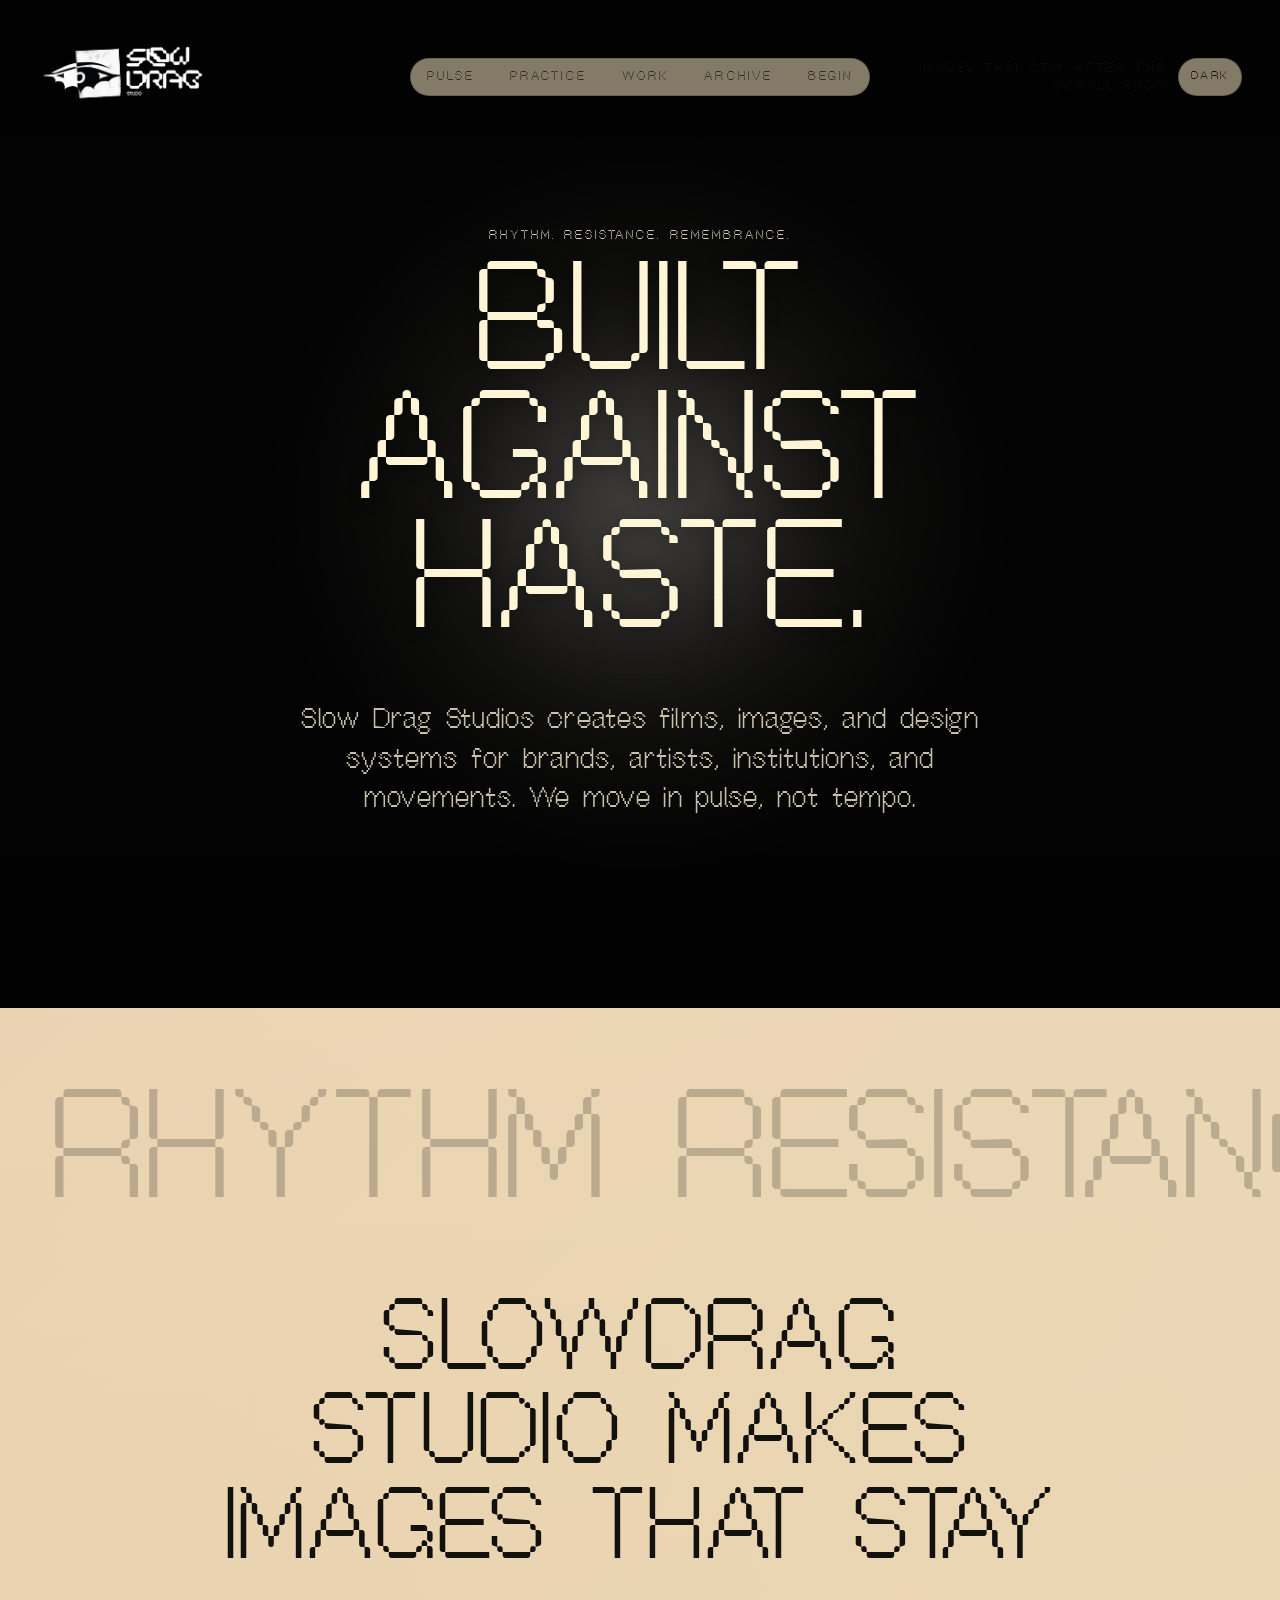
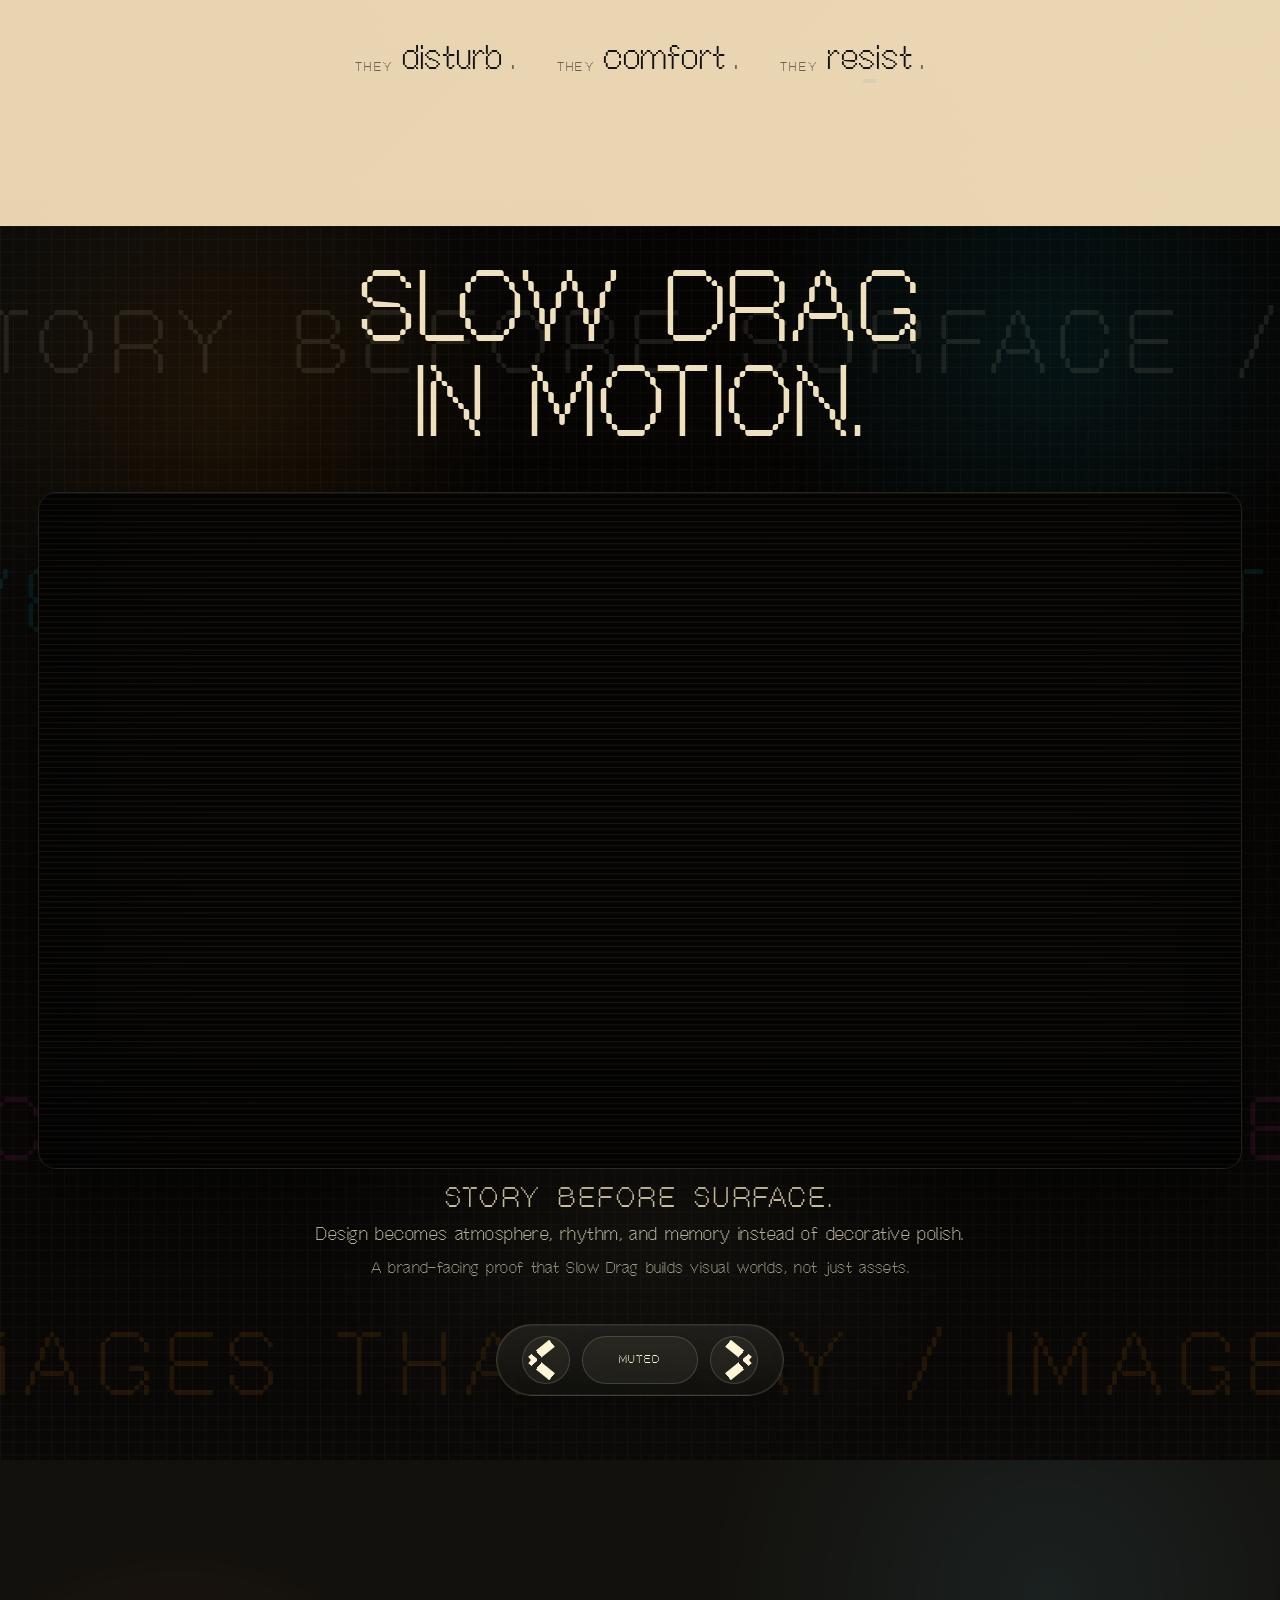
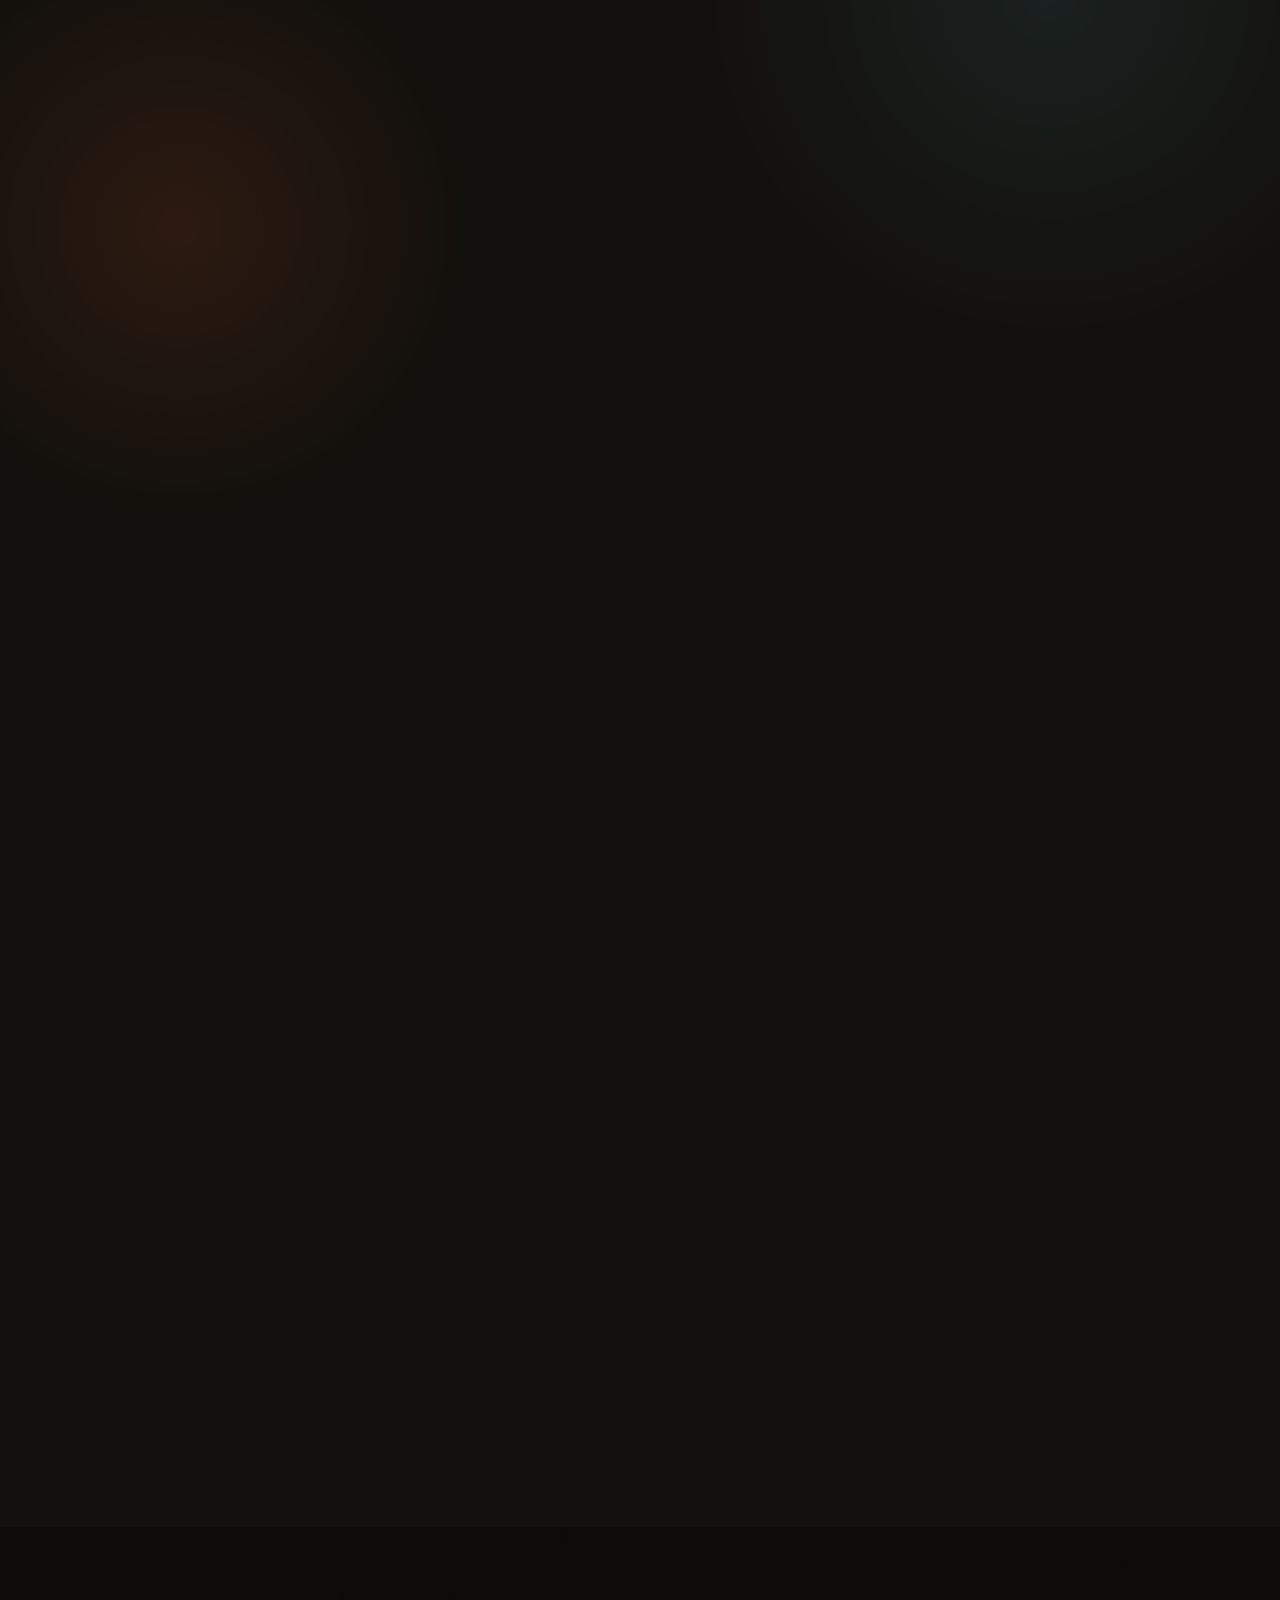
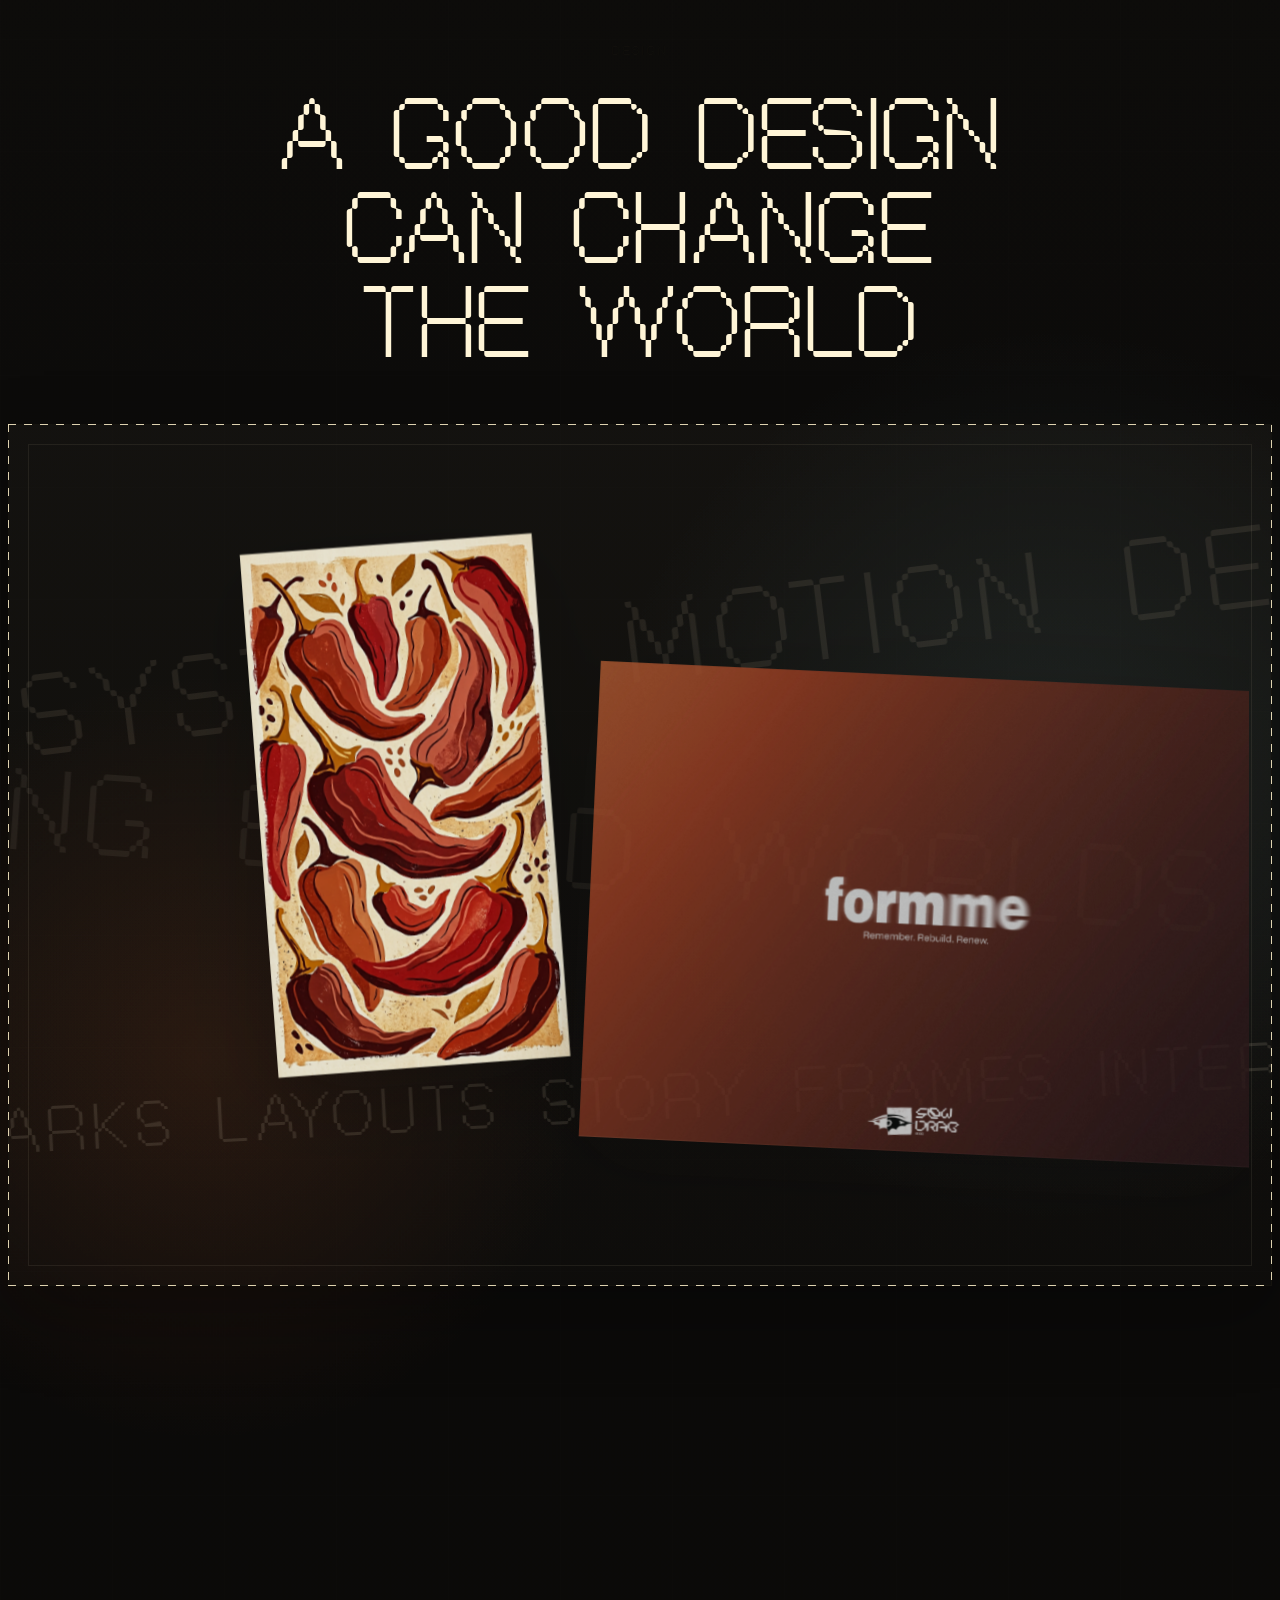
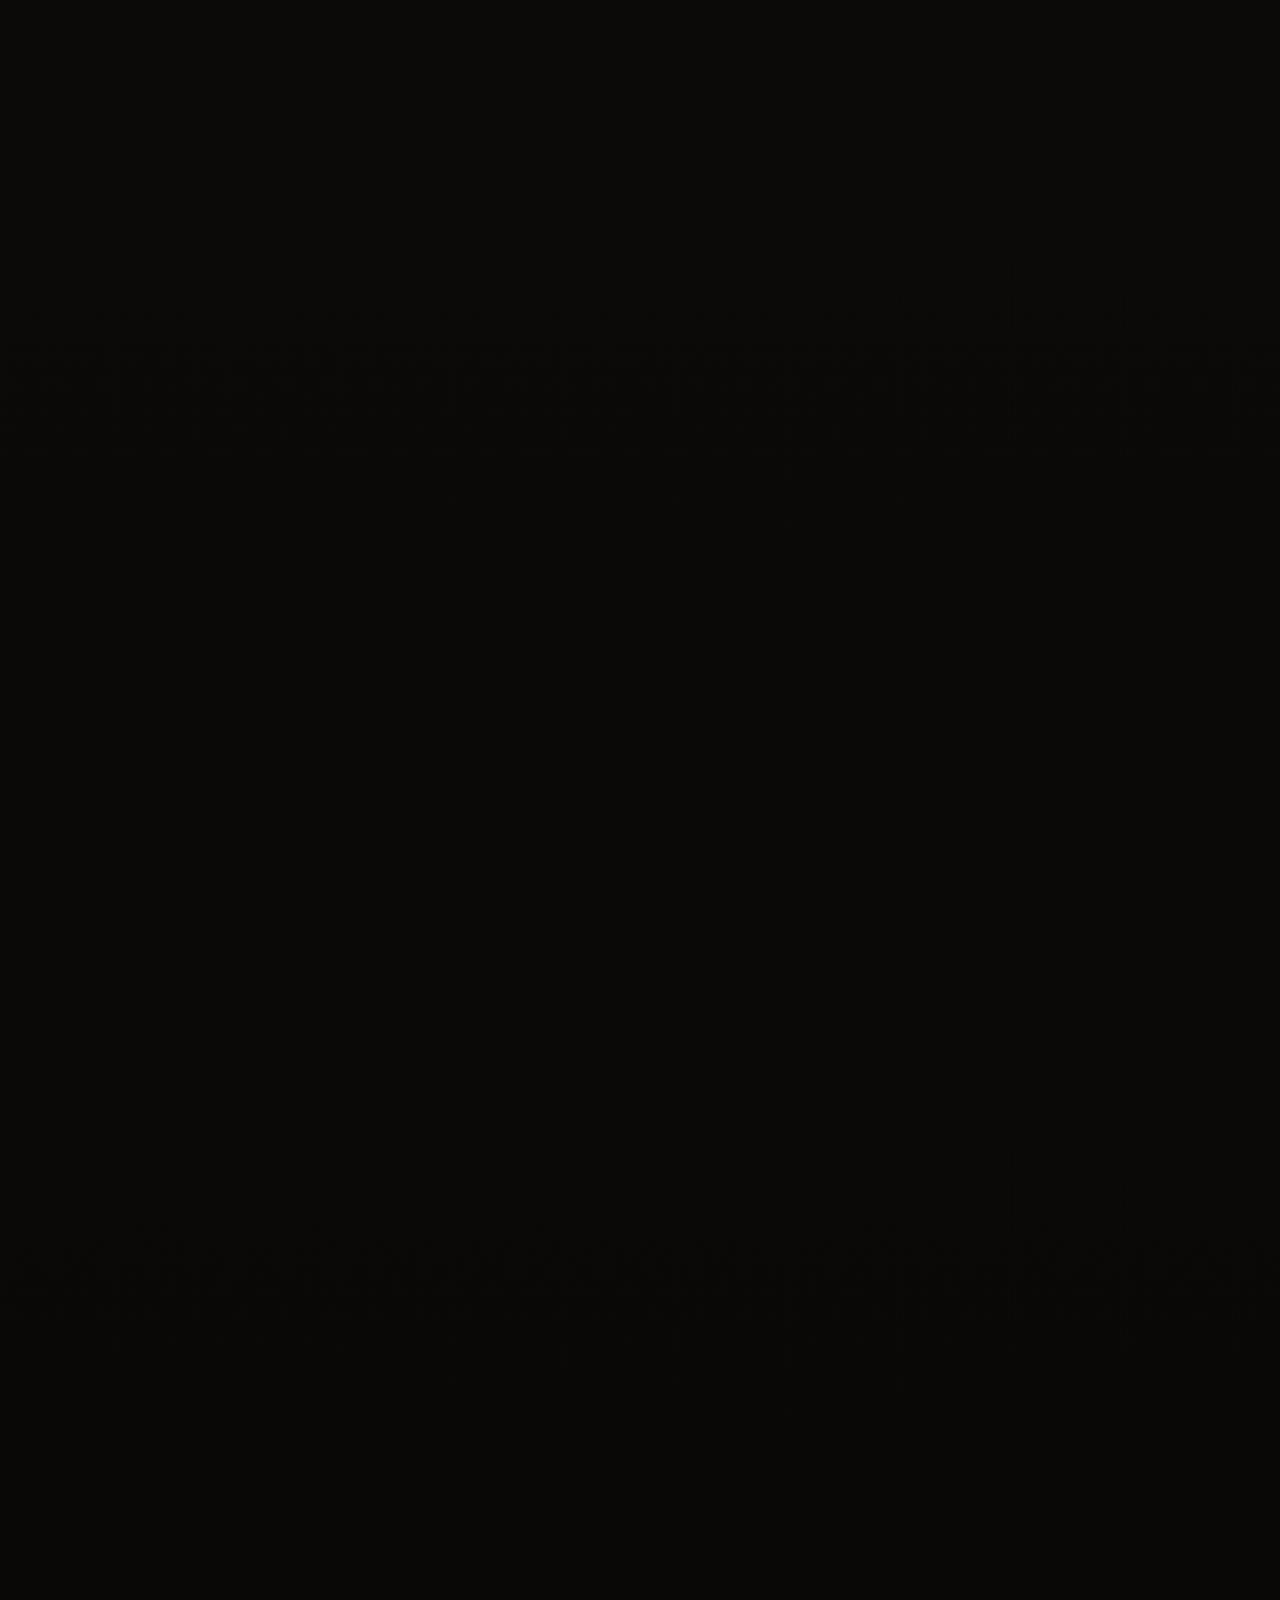
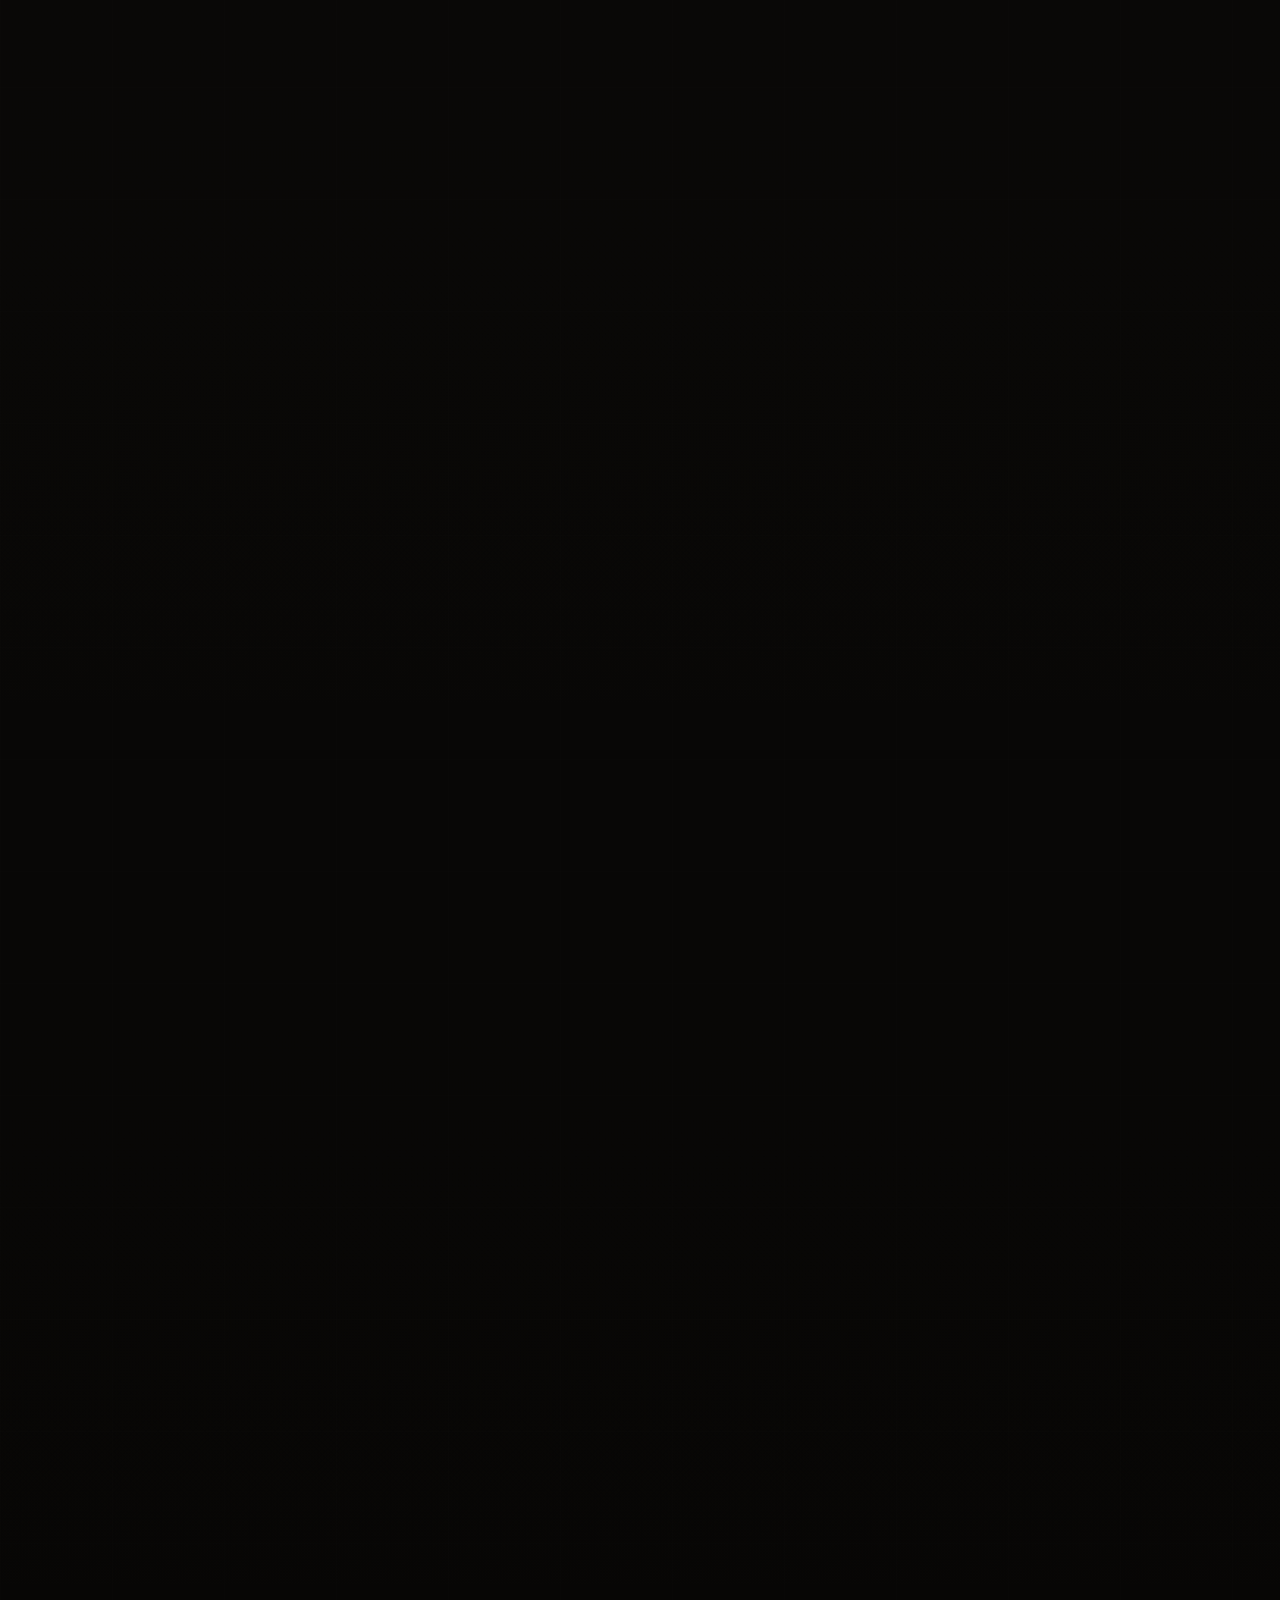
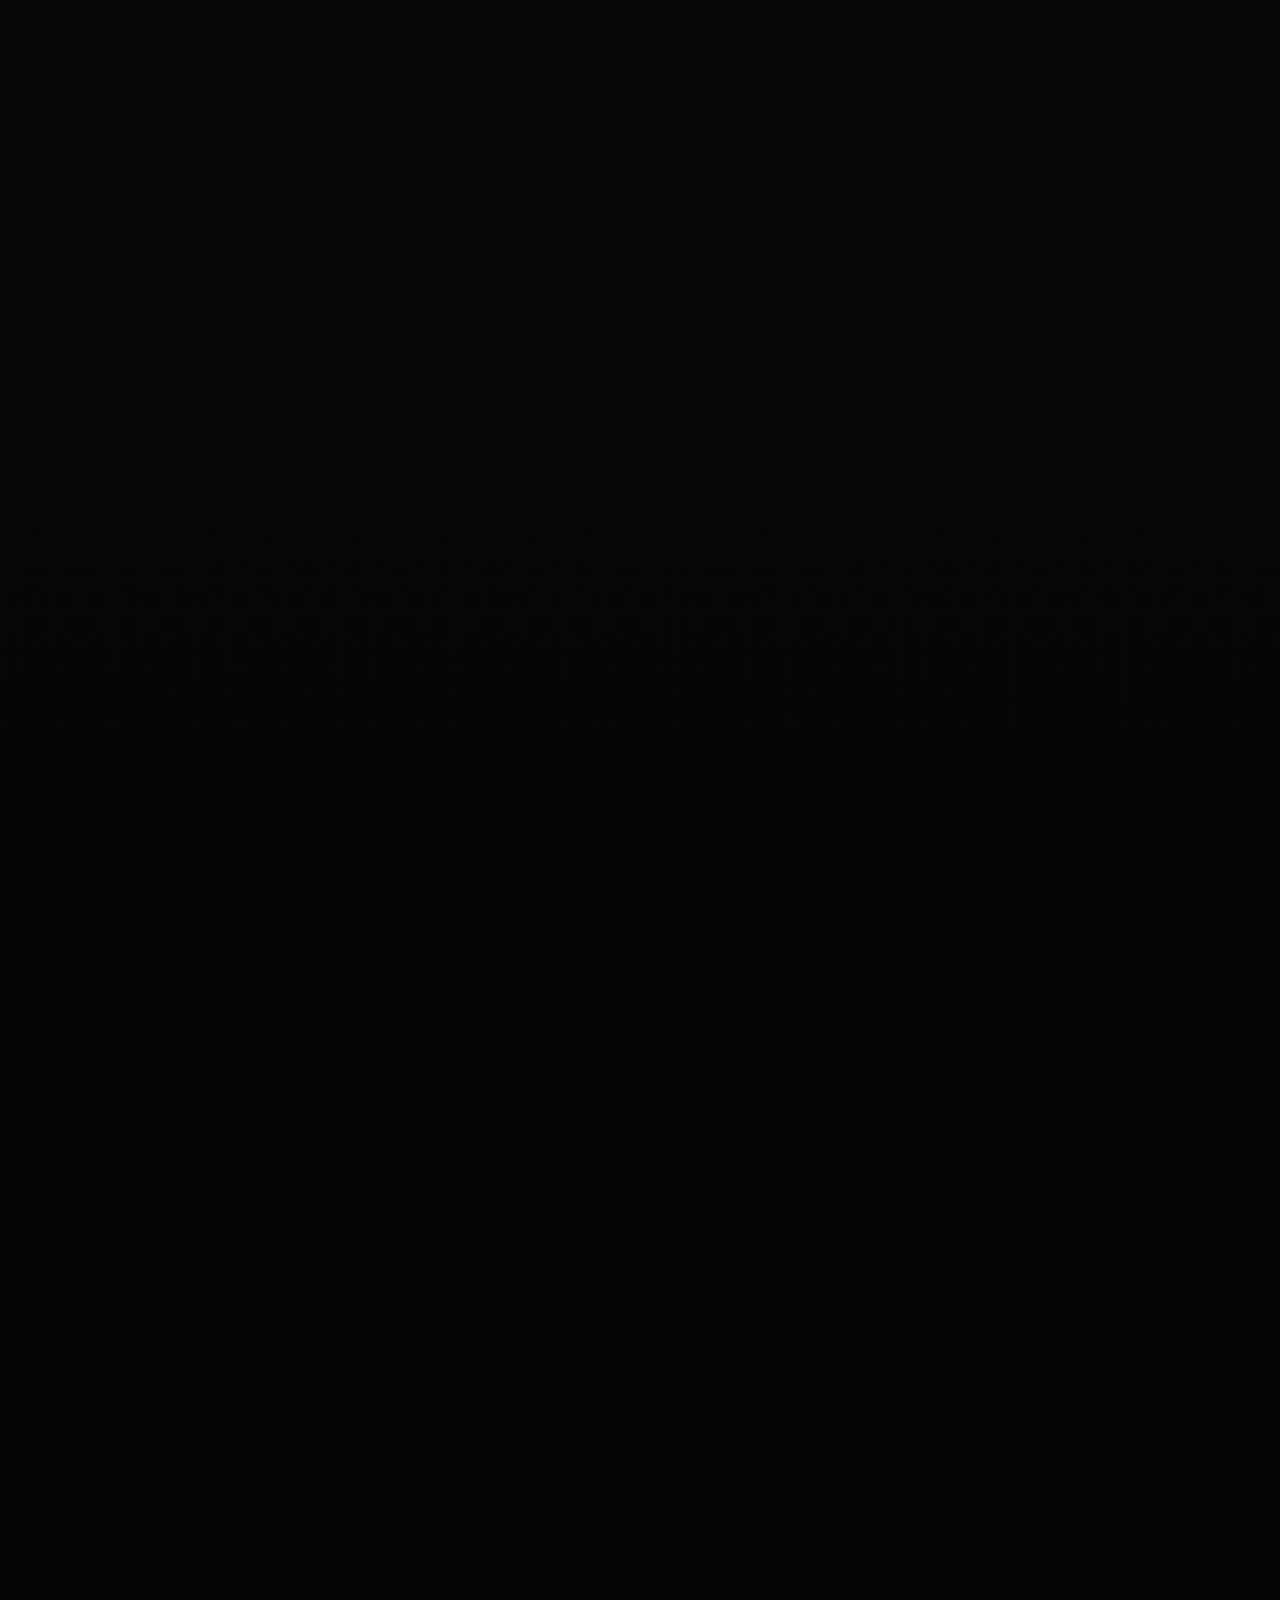
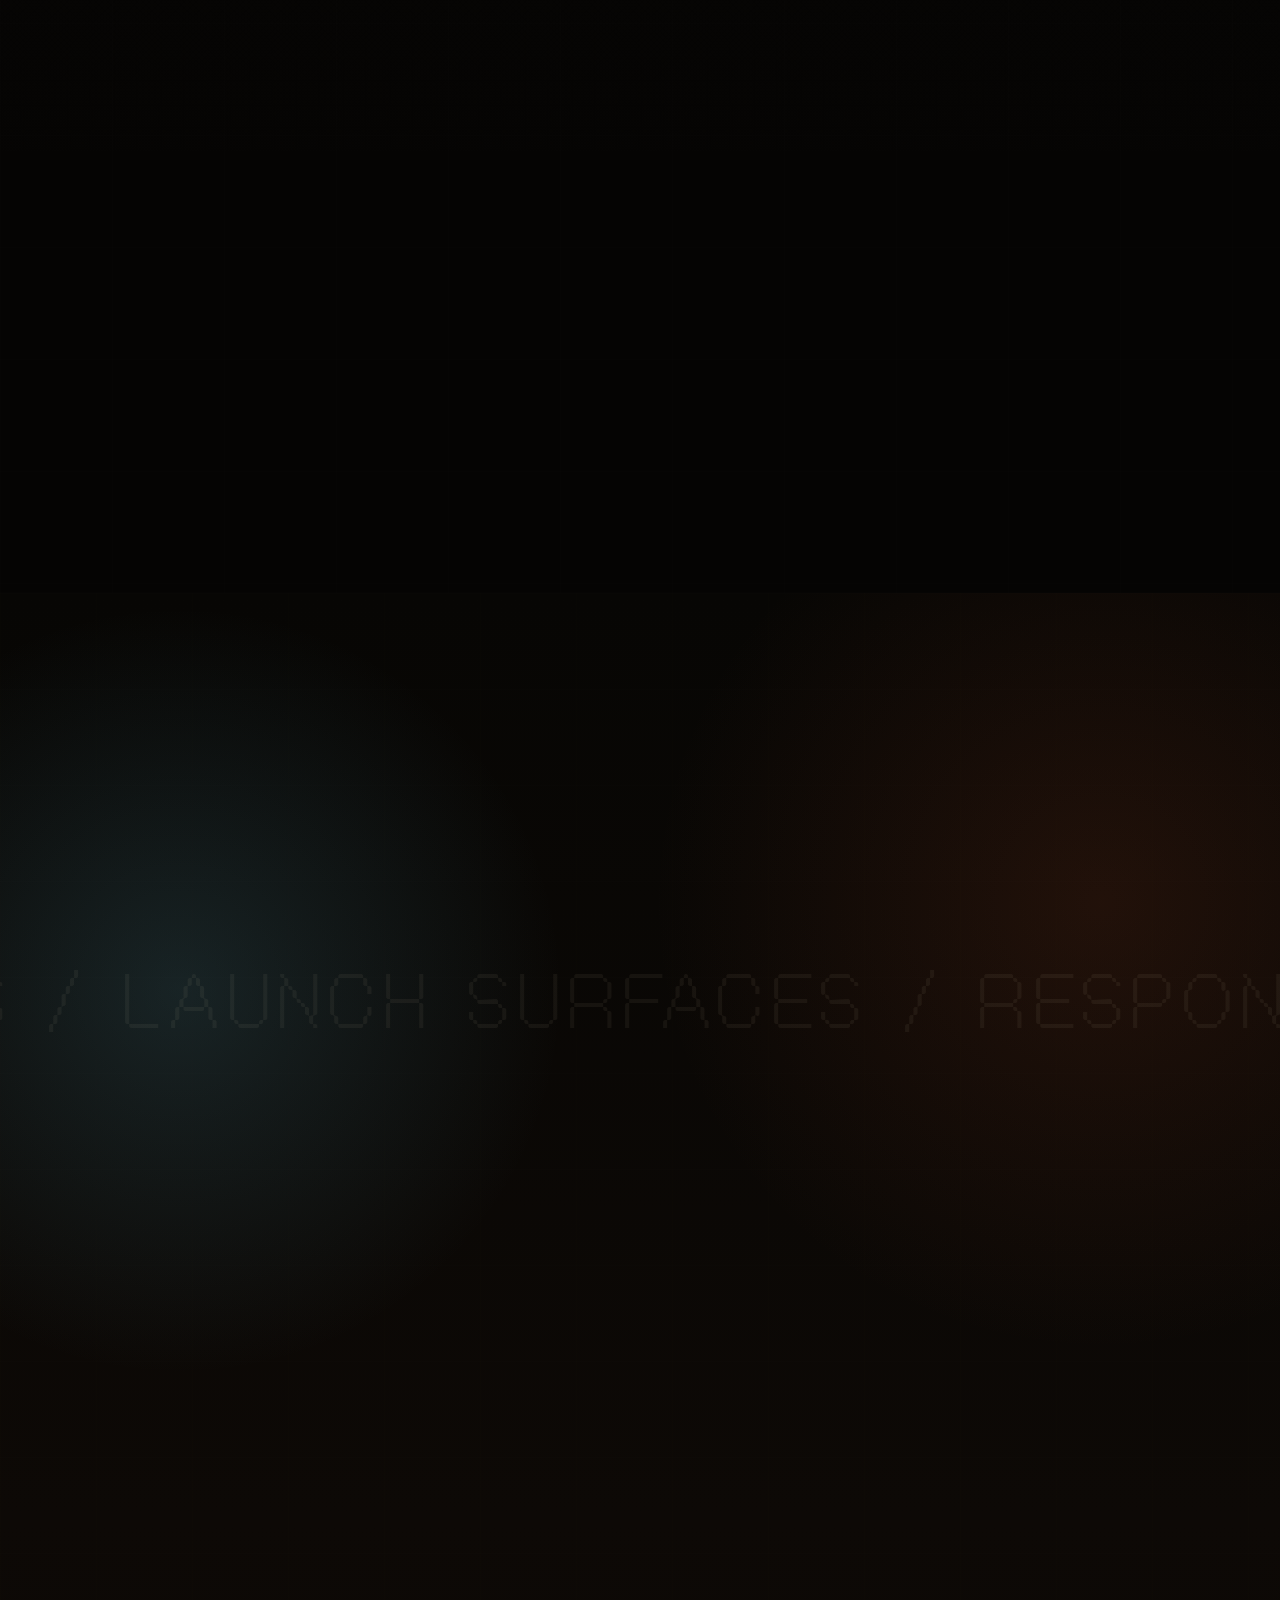
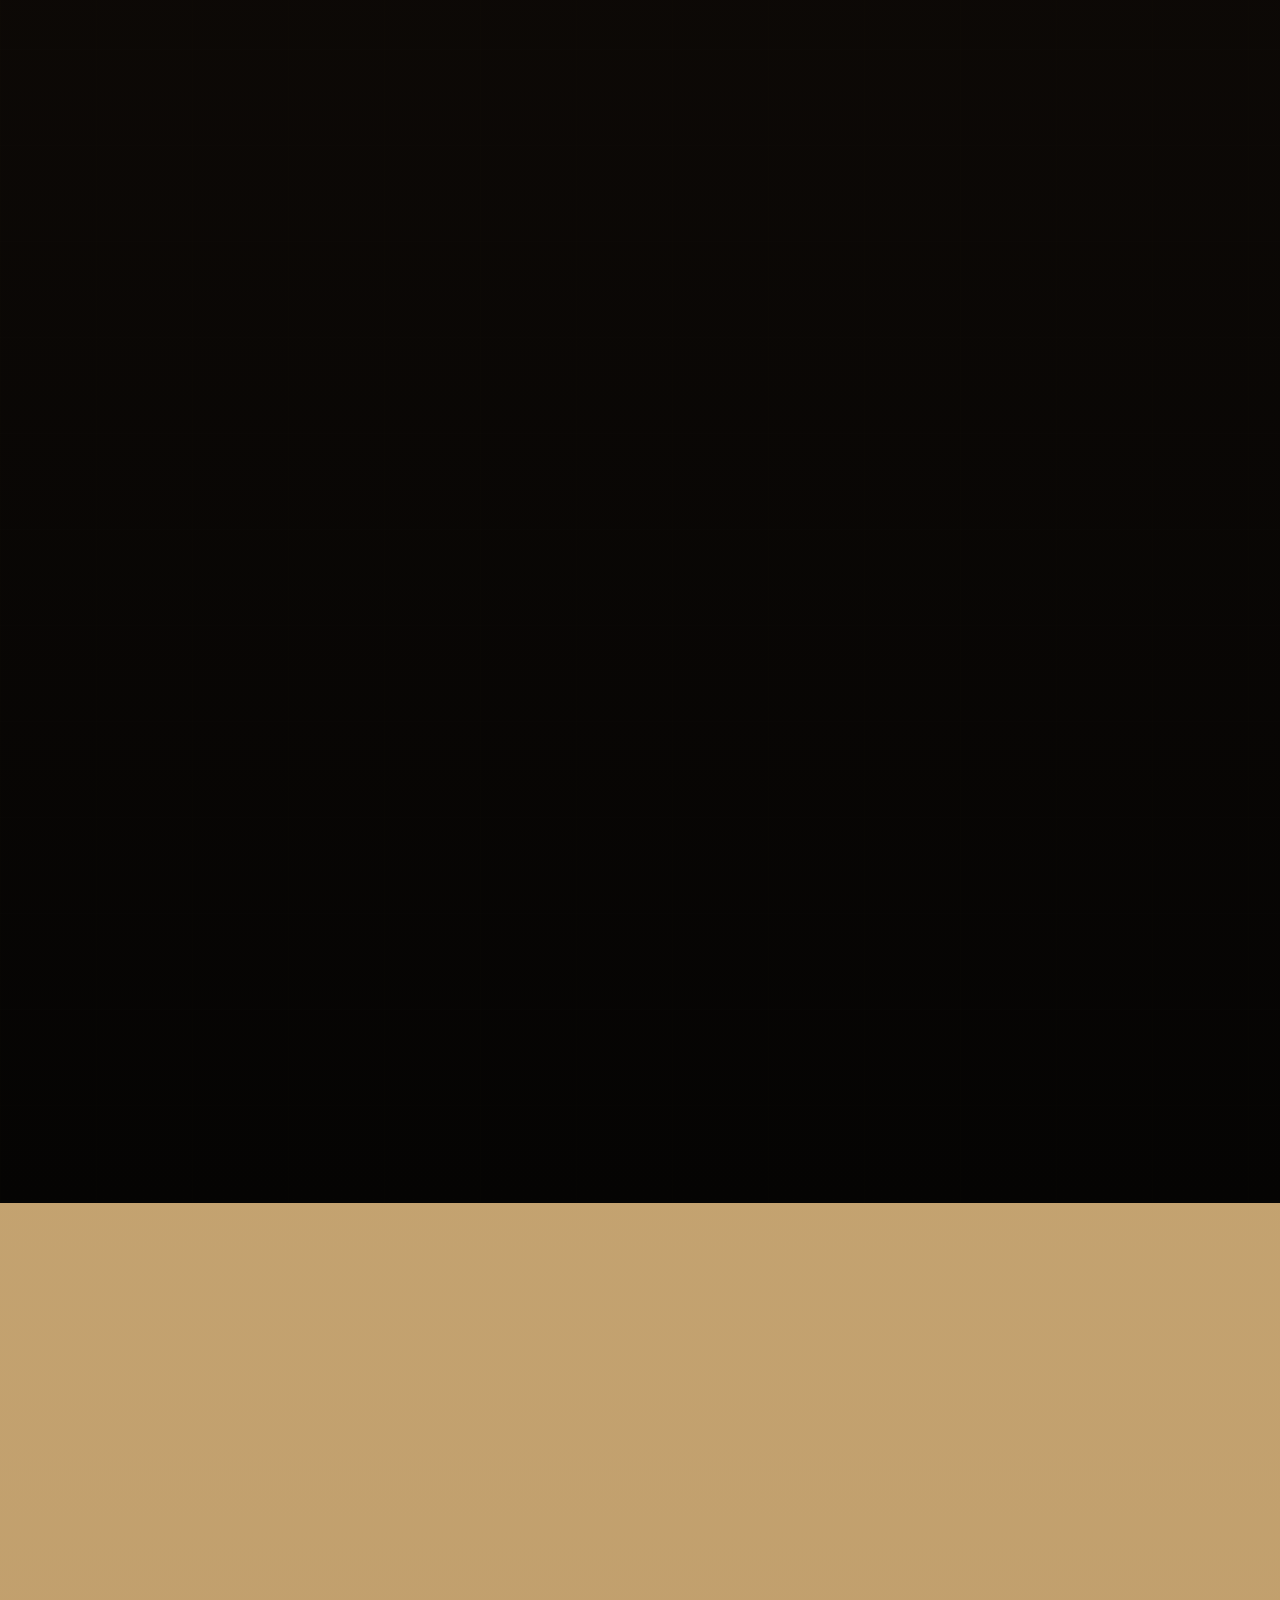
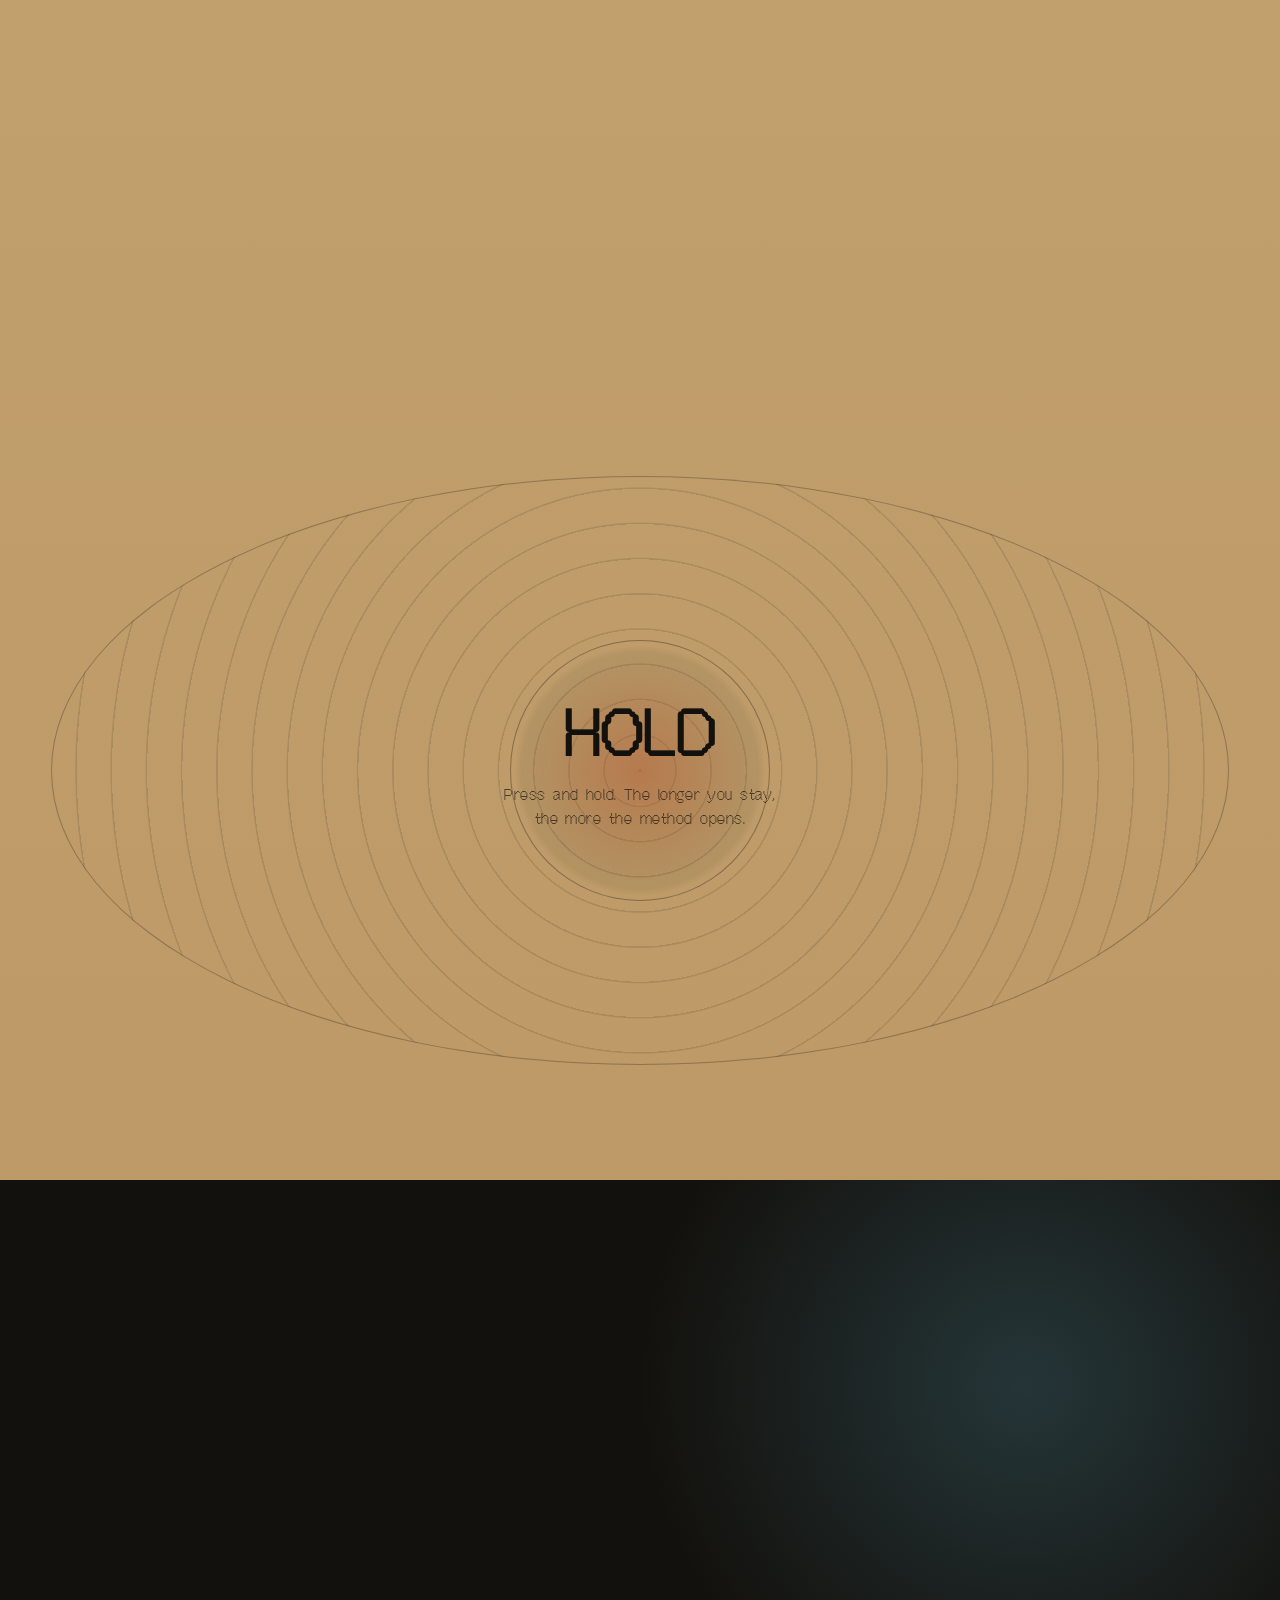
==== commit 8aeaa775: "Suppress stale Slowdrag supporting pages" ====
--- a/site/index.html
+++ b/site/index.html
@@ -5166,8 +5166,6 @@
         <a href="#practice">Practice</a>
         <a href="#work">Work</a>
         <a href="#archive">Archive</a>
-        <a href="./about-us.html">About Us</a>
-        <a href="./client-work.html">Client Work</a>
         <a href="#begin">Begin</a>
       </nav>
       <div class="header-actions">
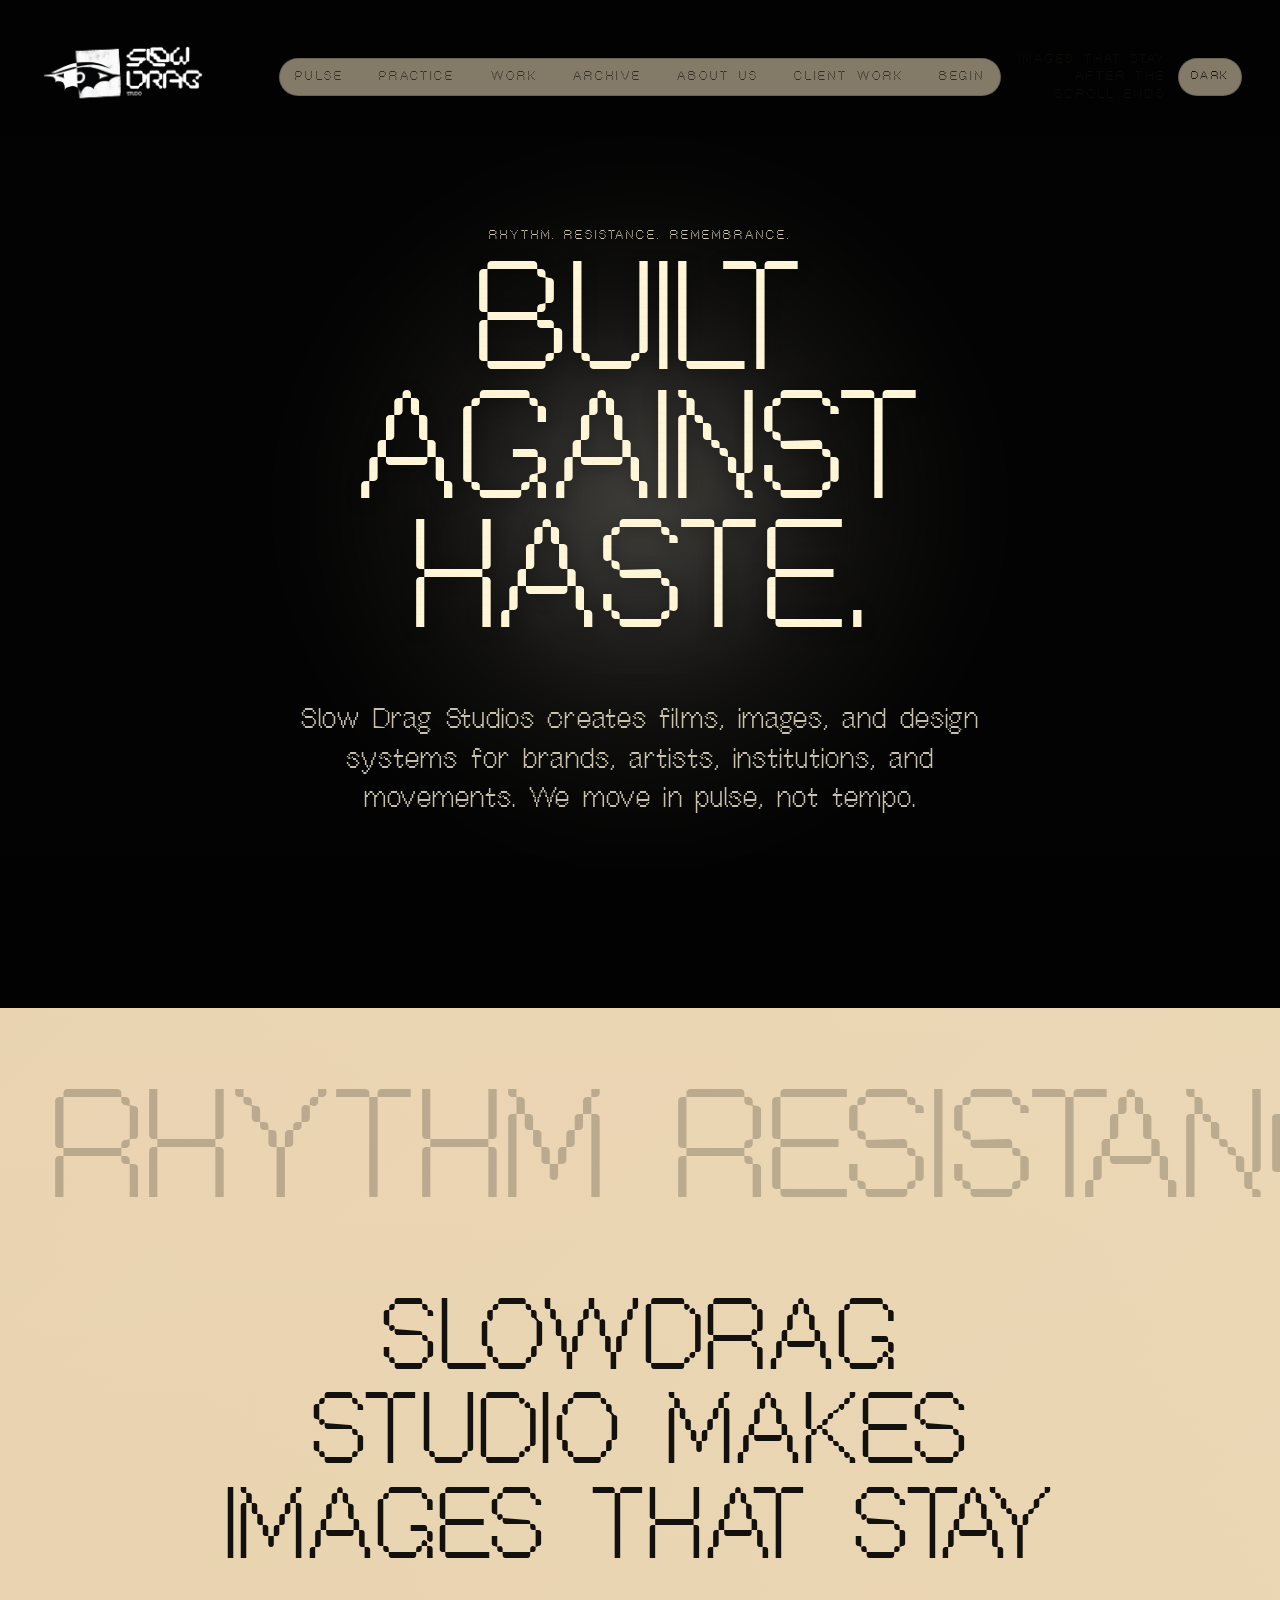
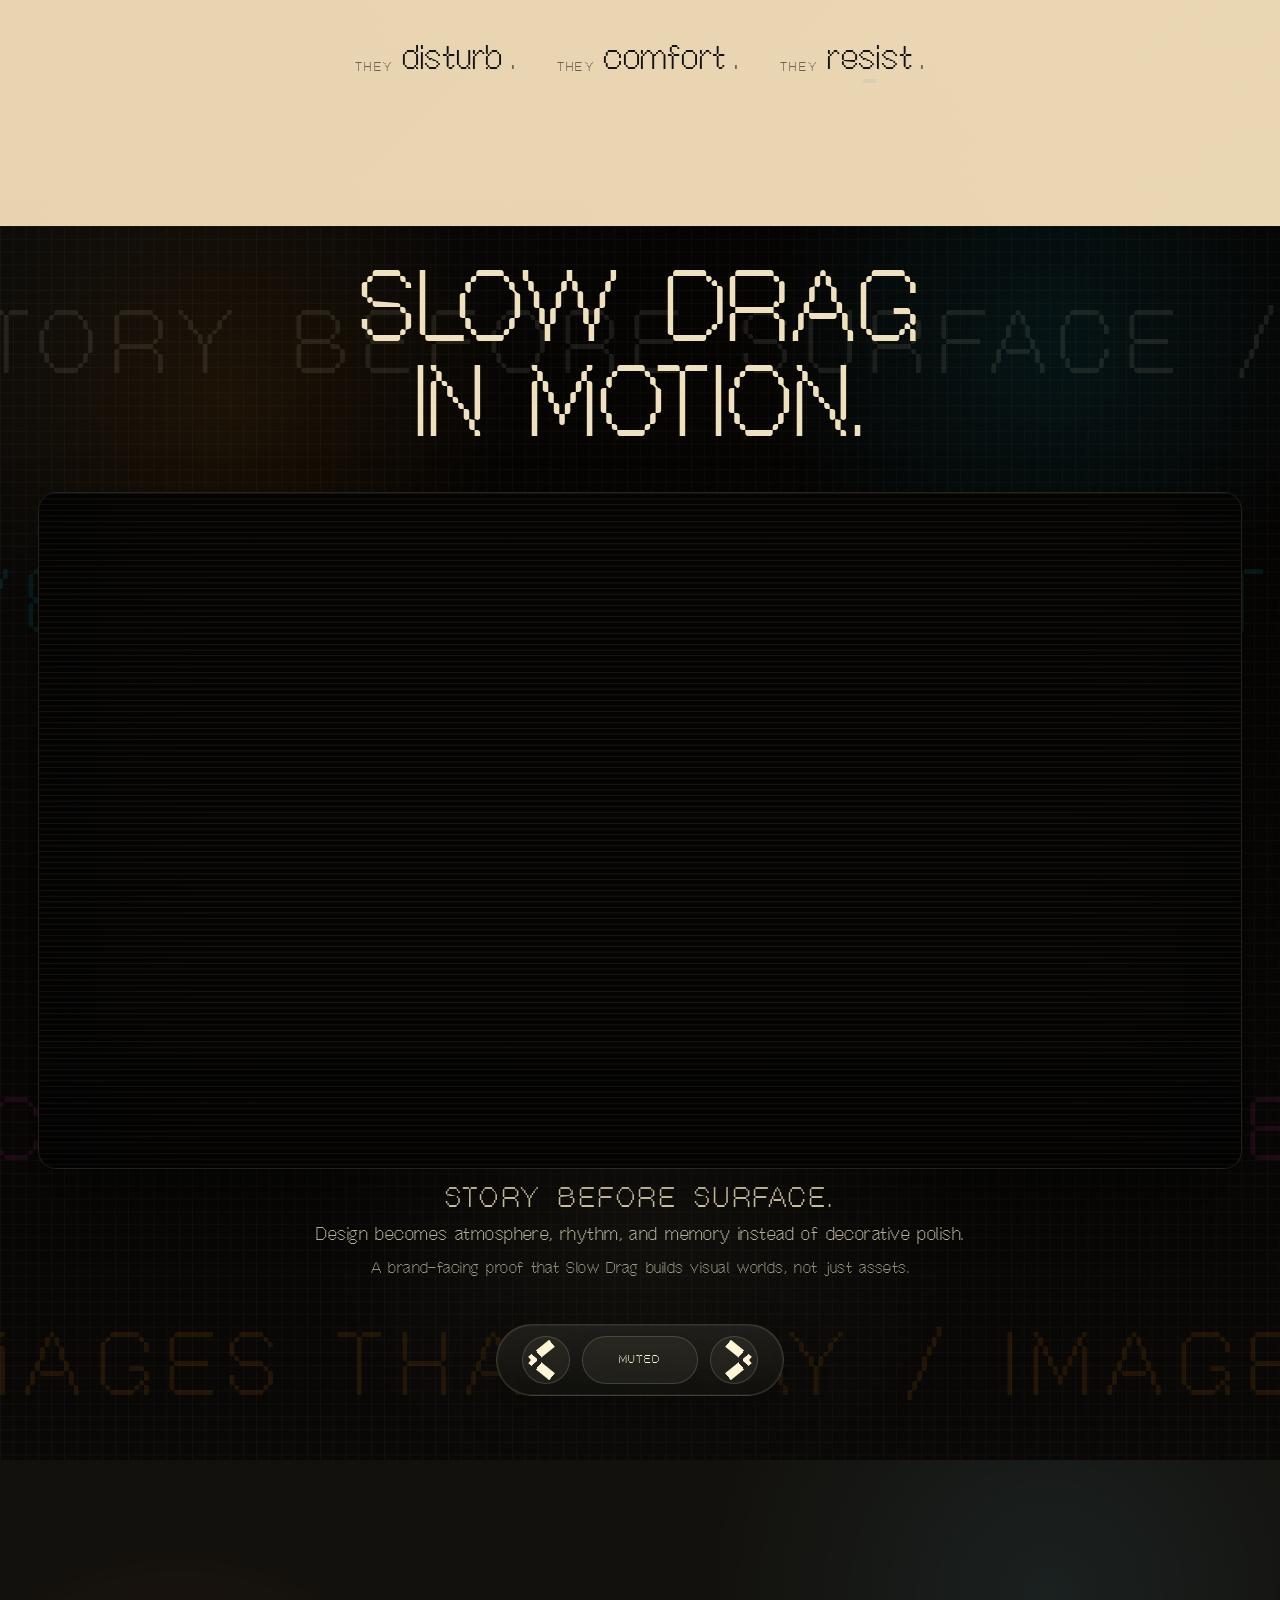
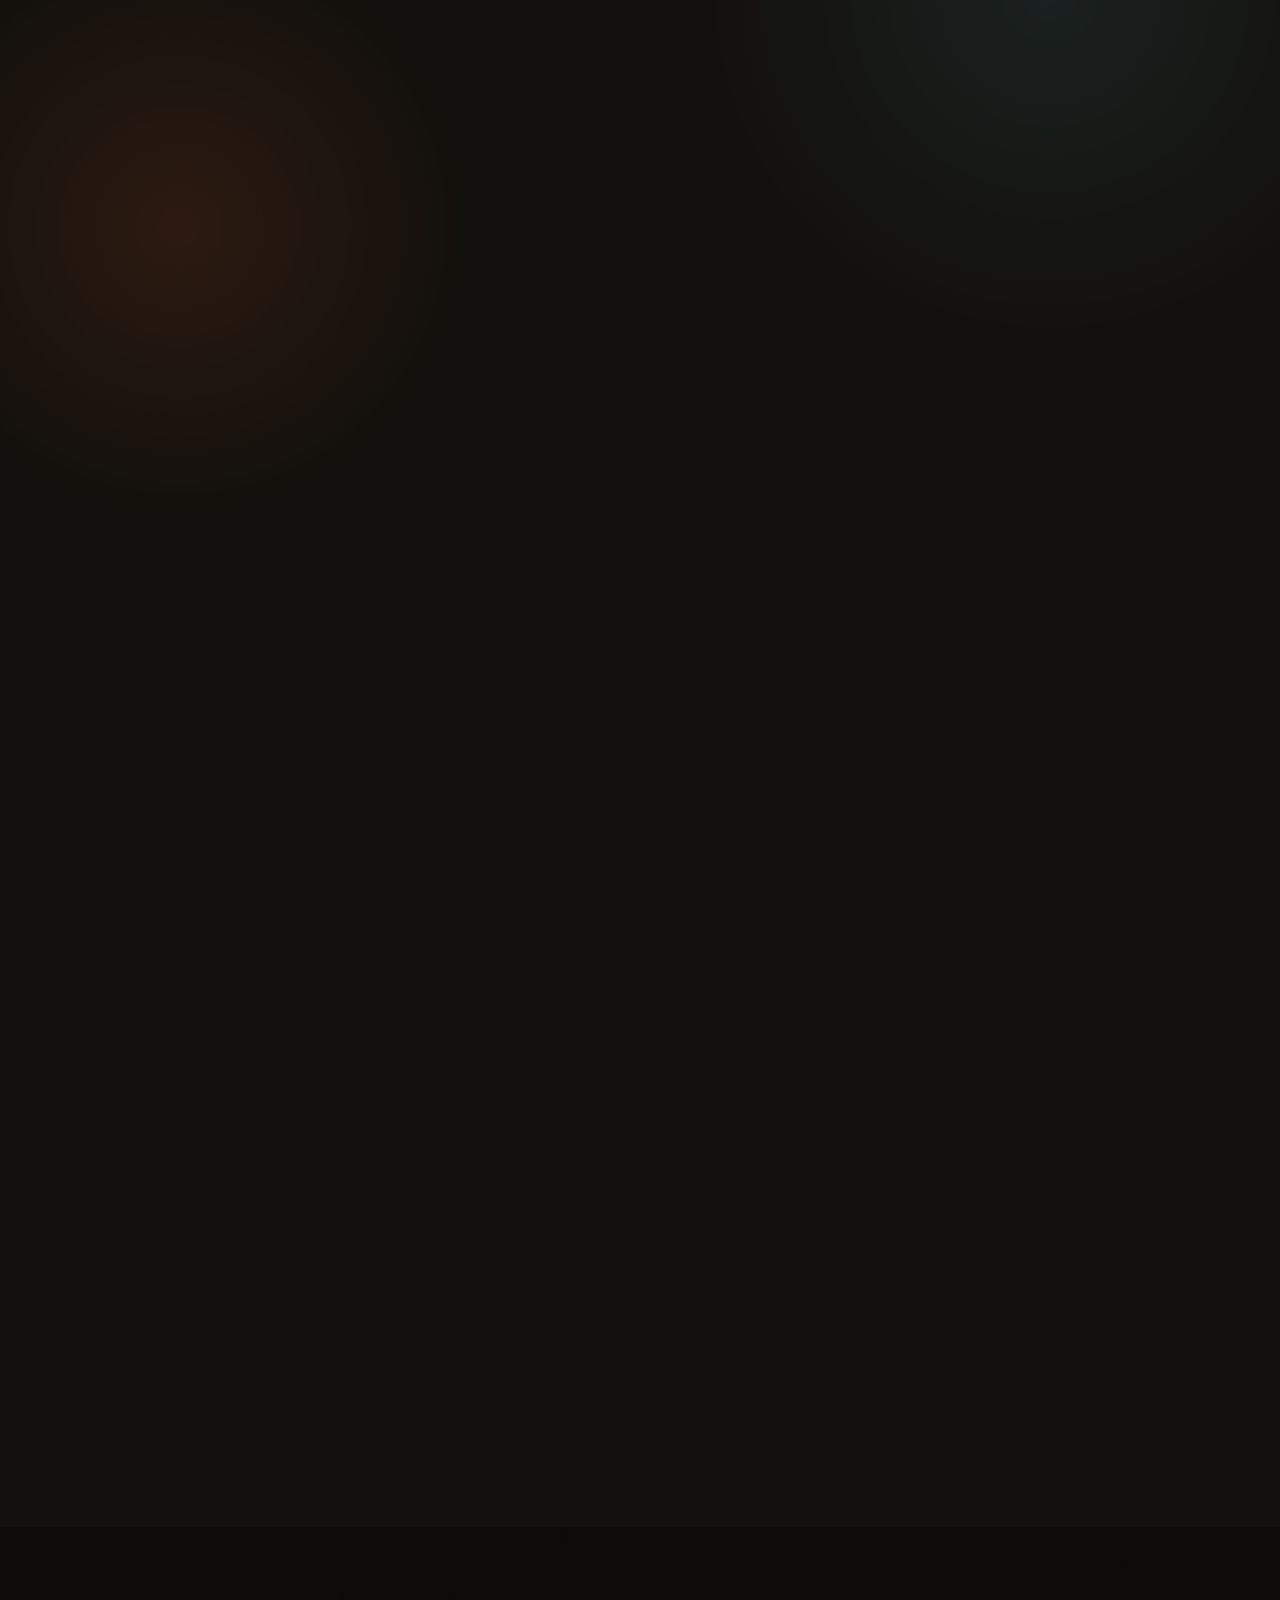
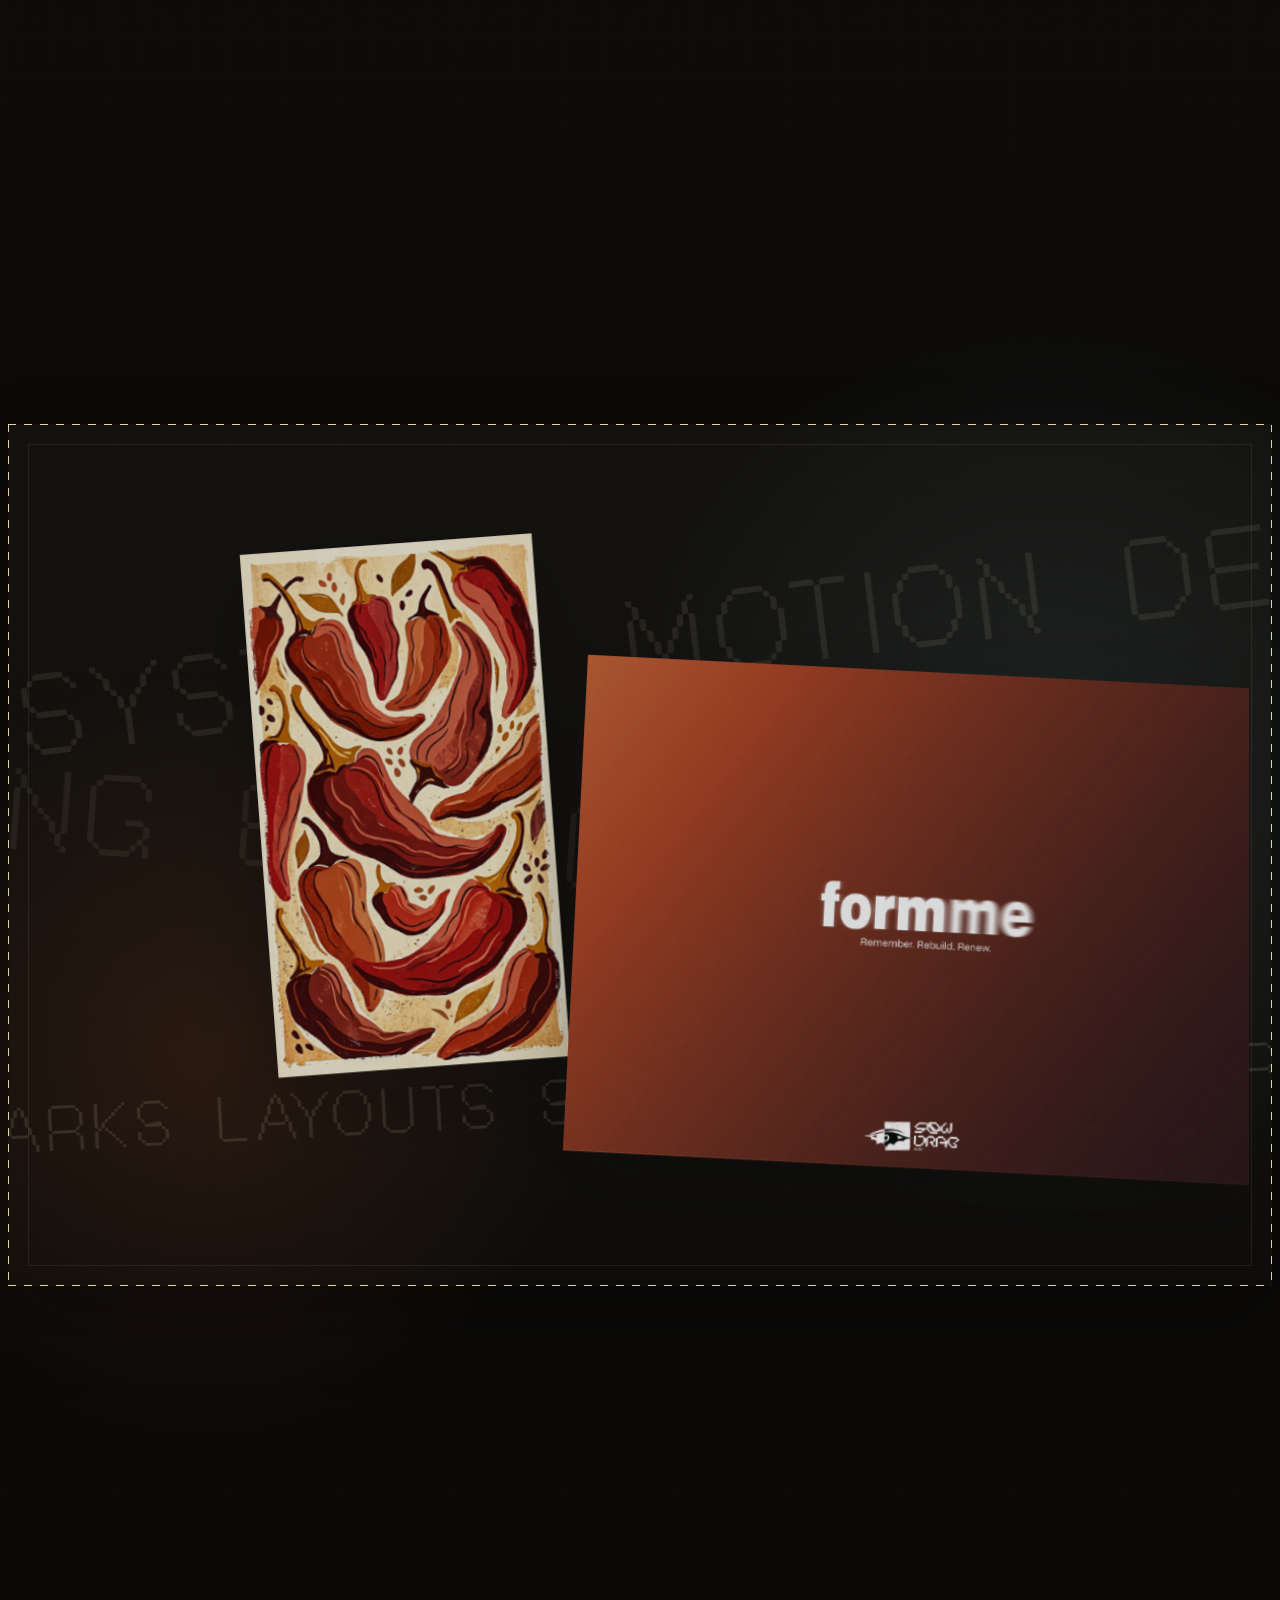
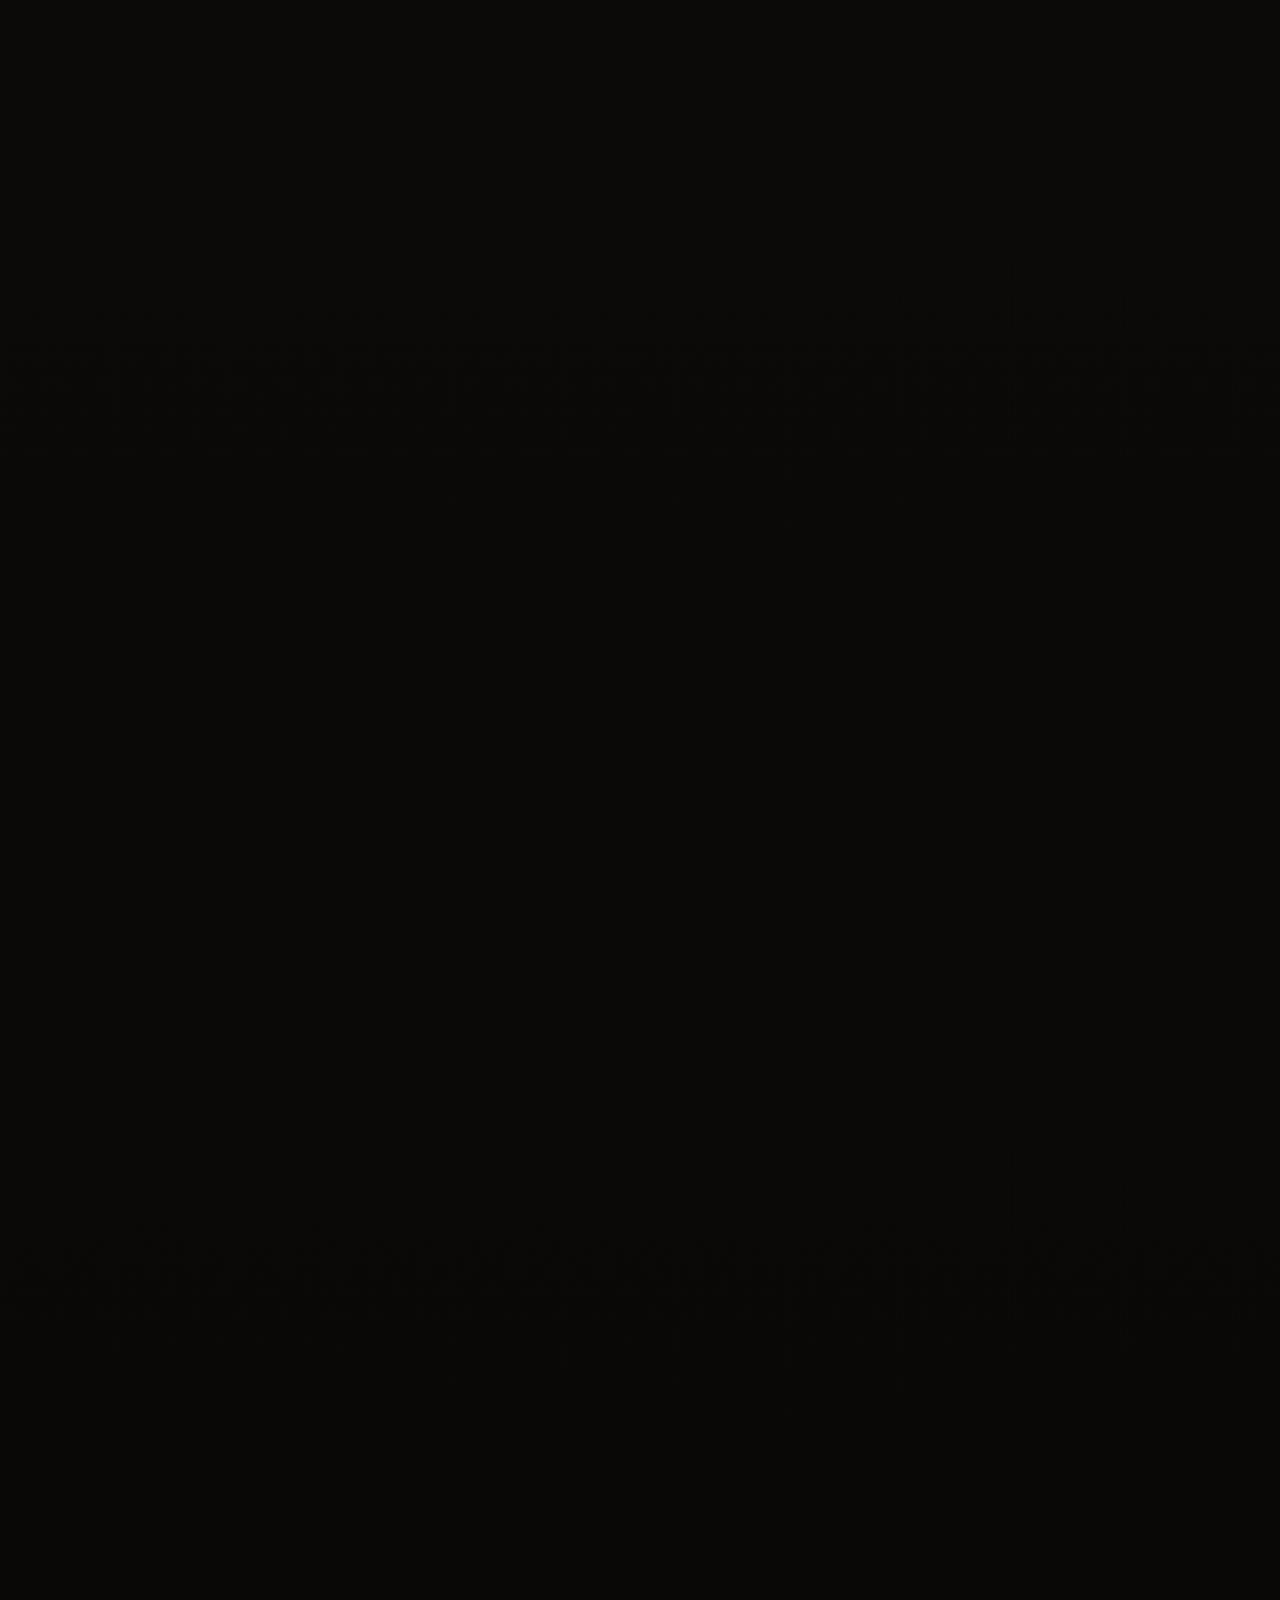
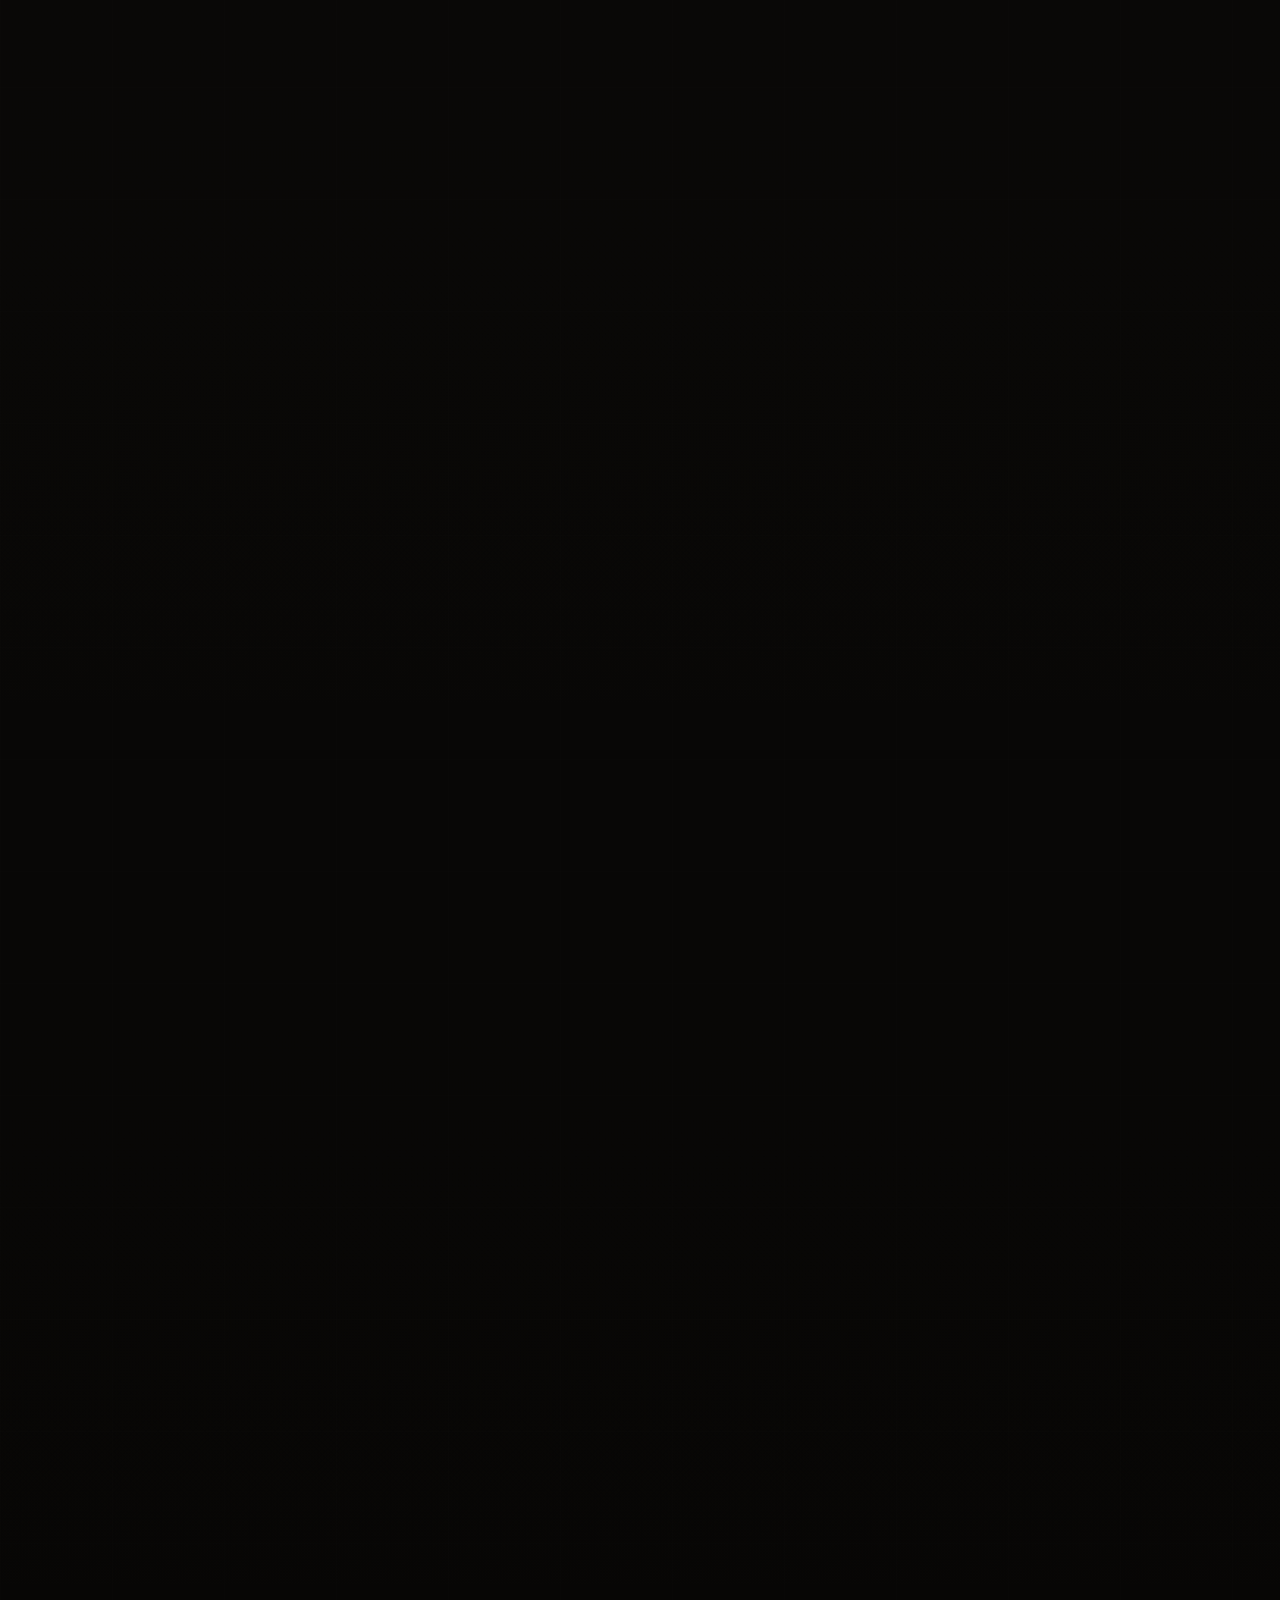
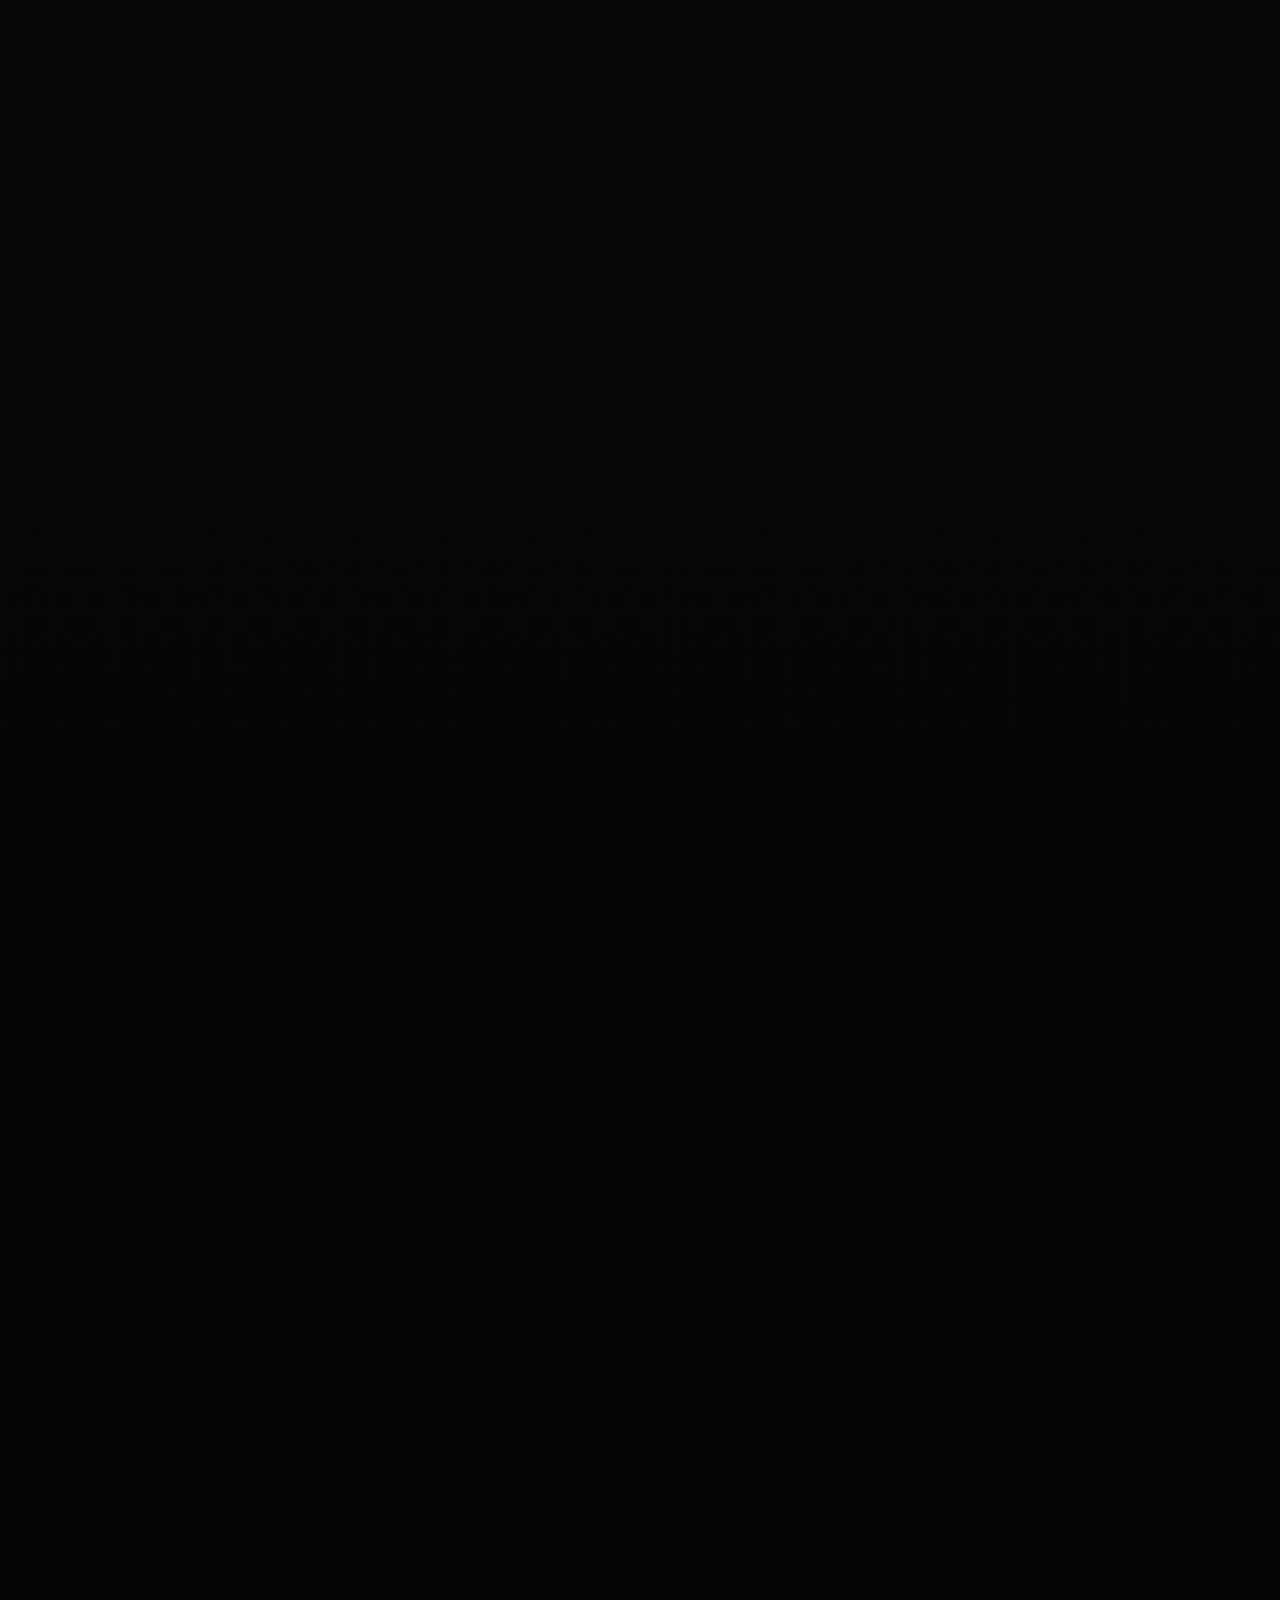
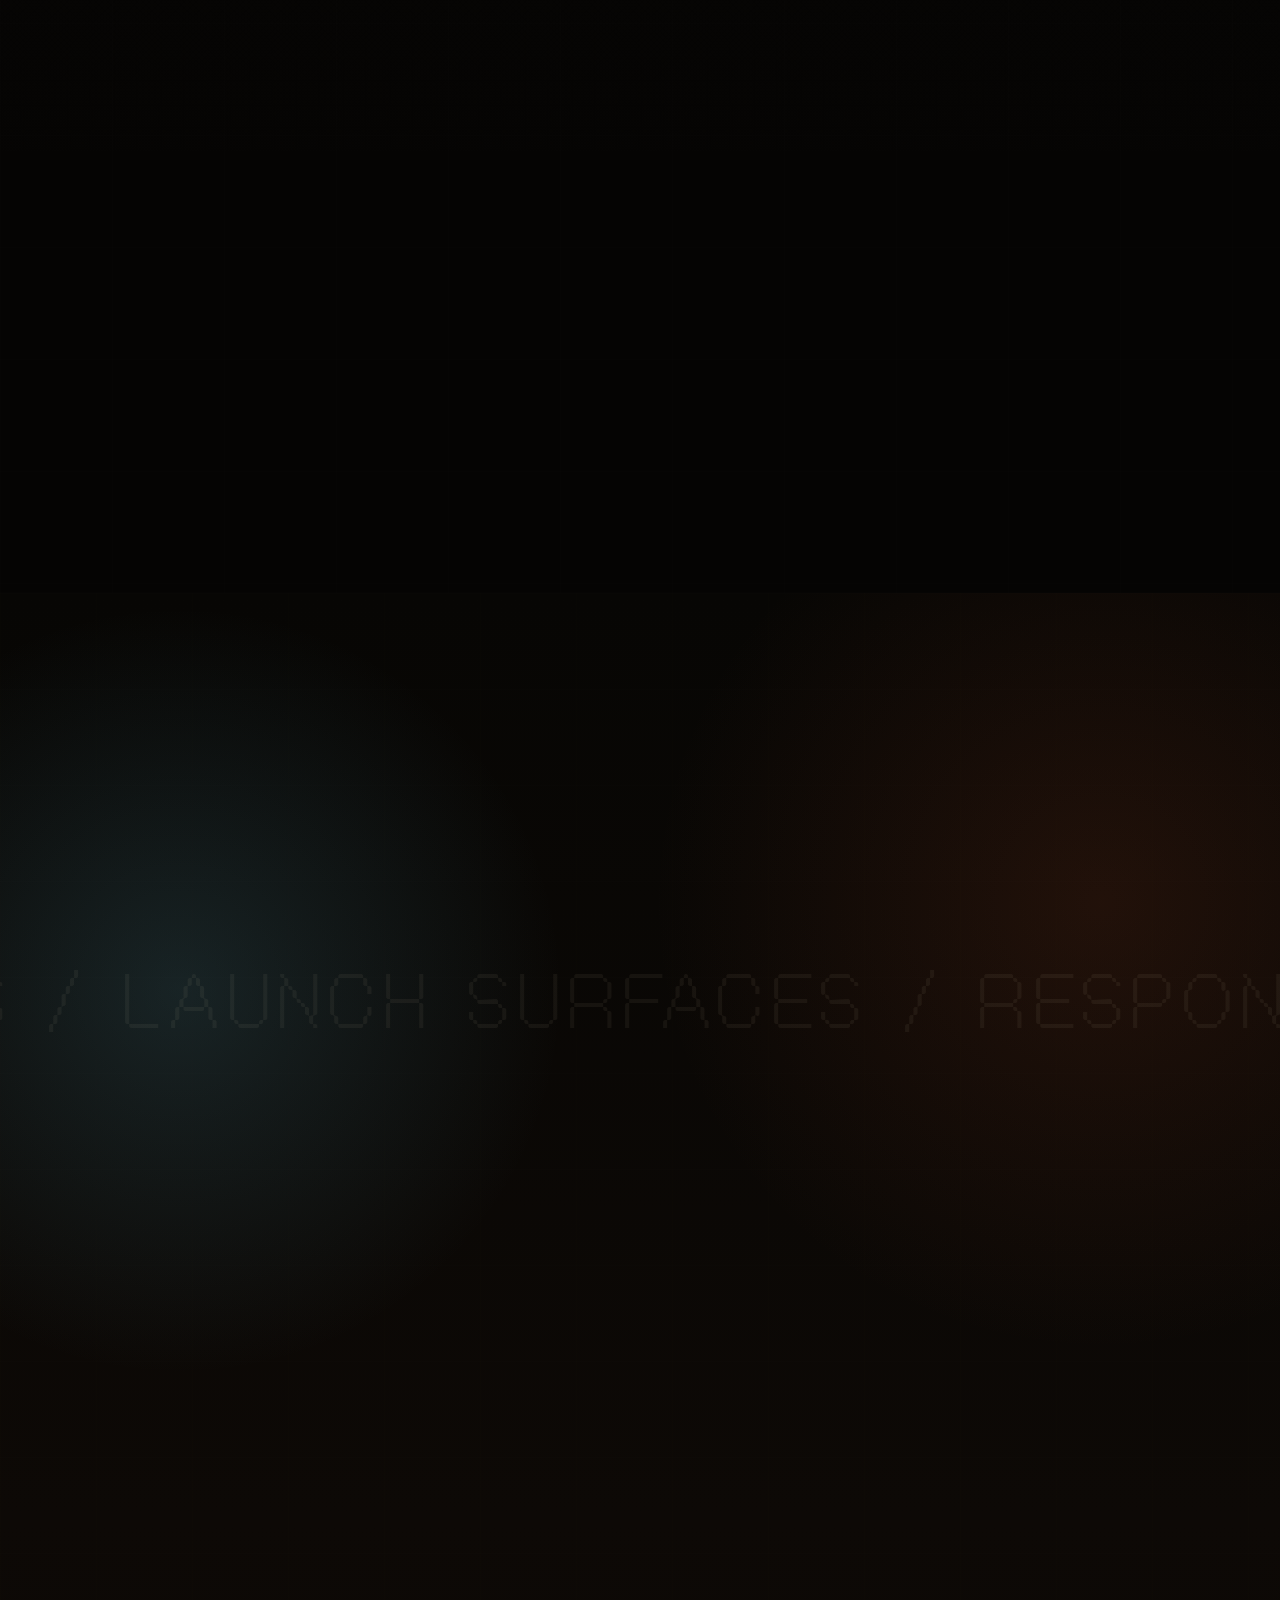
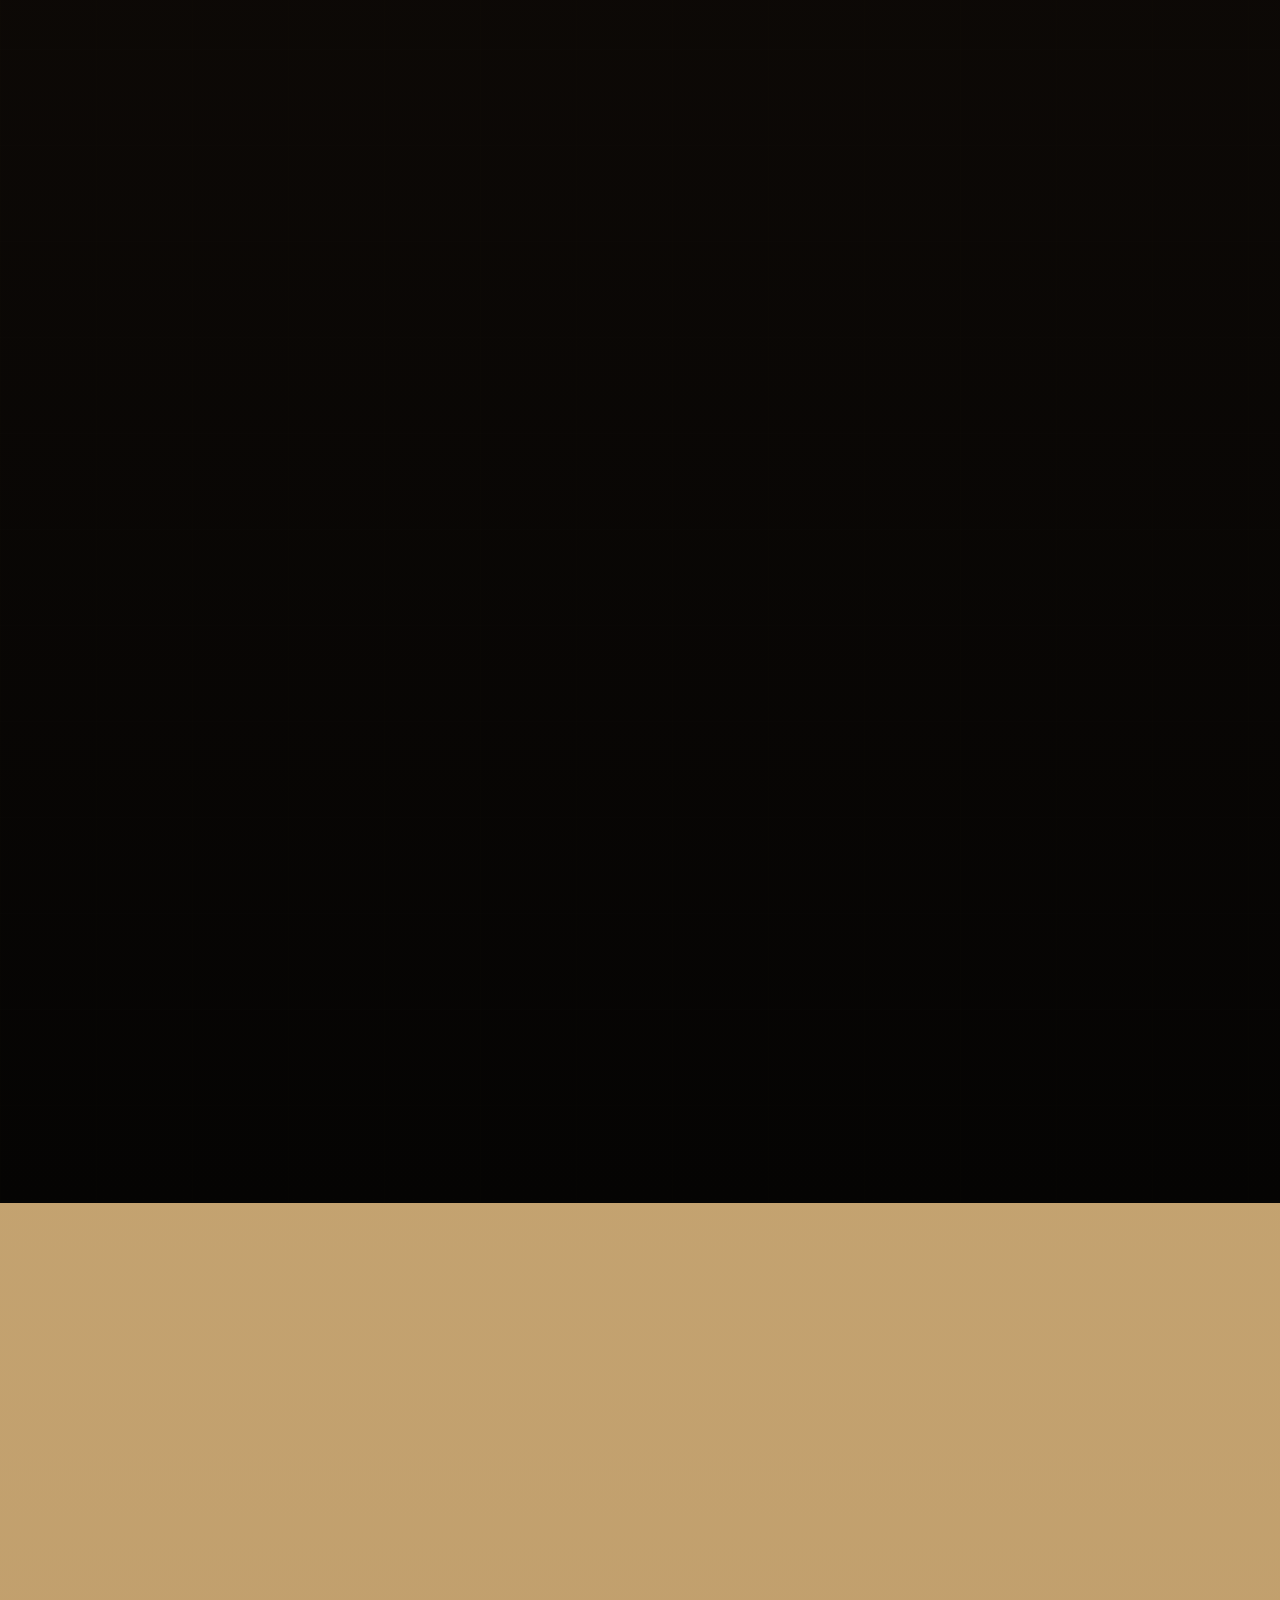
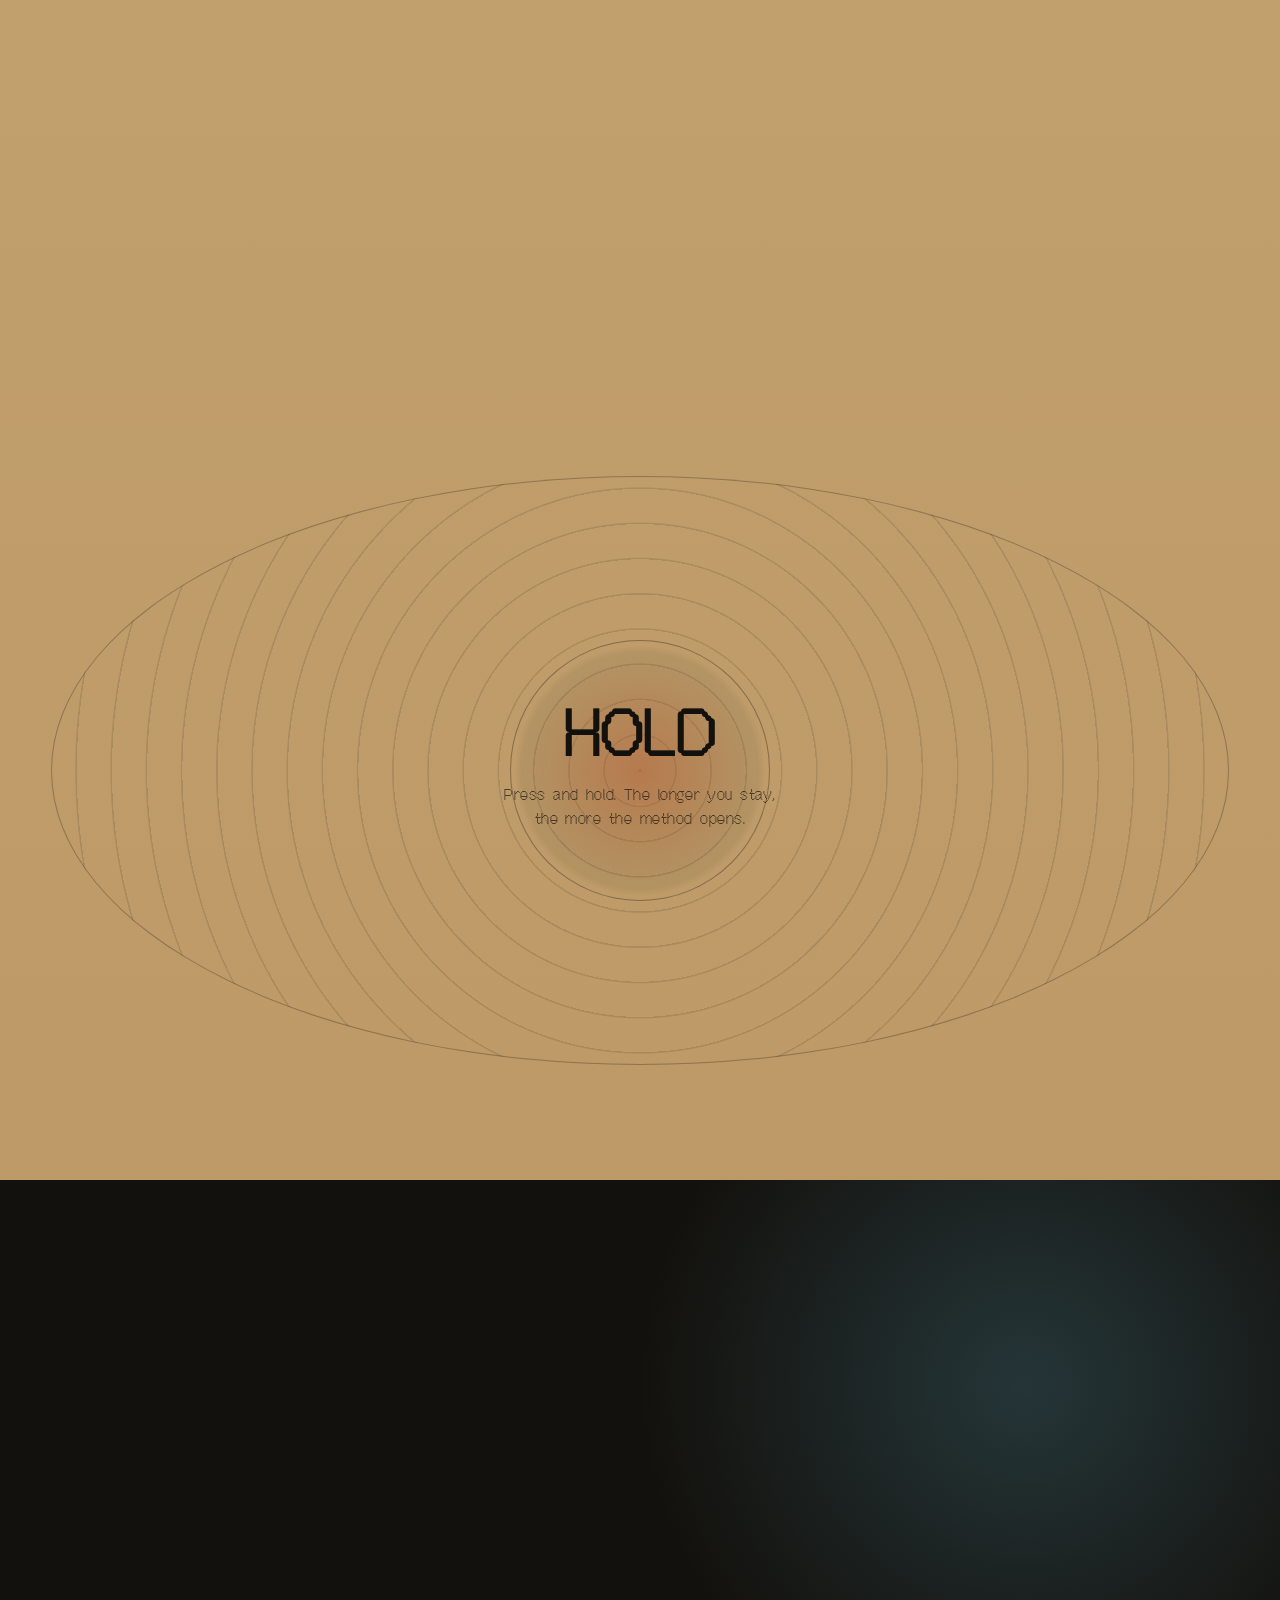
==== commit a5c040b1: "Promote updated Slowdrag supporting pages" ====
--- a/site/index.html
+++ b/site/index.html
@@ -5166,6 +5166,8 @@
         <a href="#practice">Practice</a>
         <a href="#work">Work</a>
         <a href="#archive">Archive</a>
+        <a href="./about-us.html">About Us</a>
+        <a href="./client-work.html">Client Work</a>
         <a href="#begin">Begin</a>
       </nav>
       <div class="header-actions">
